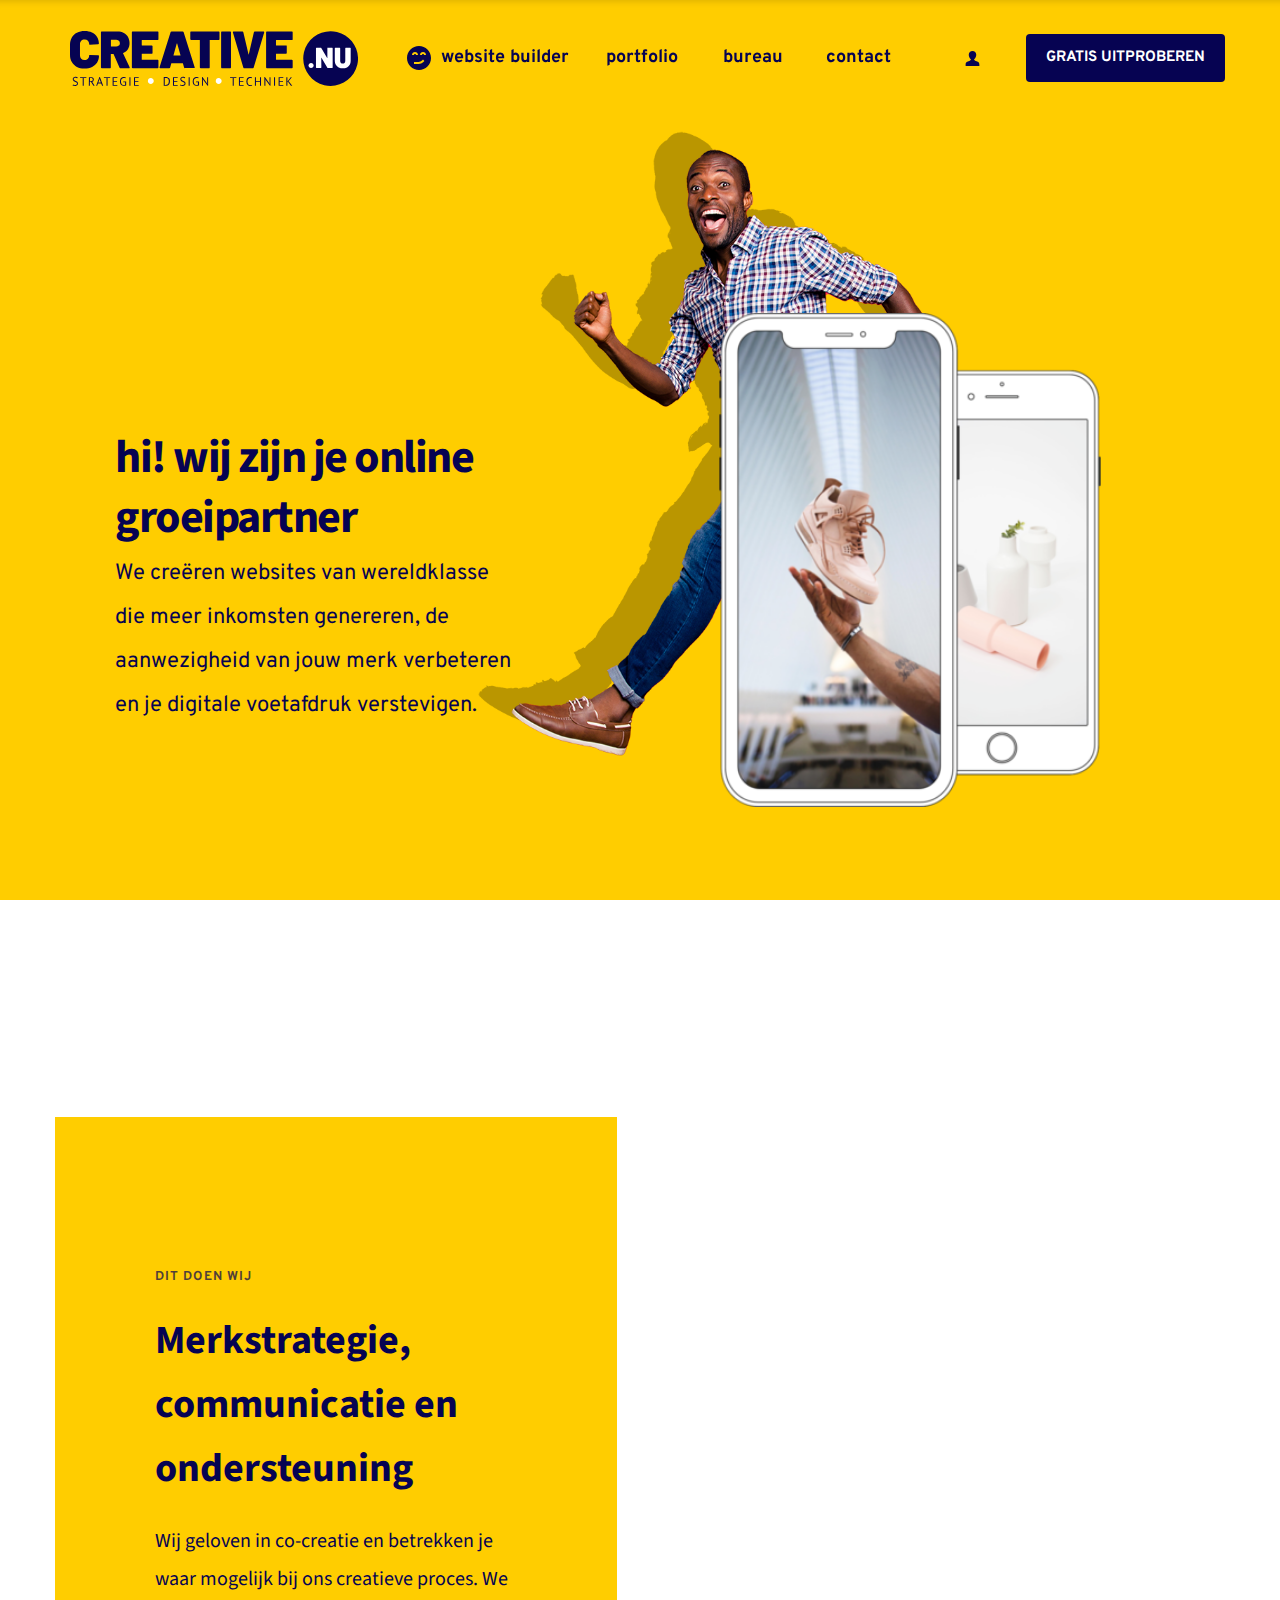
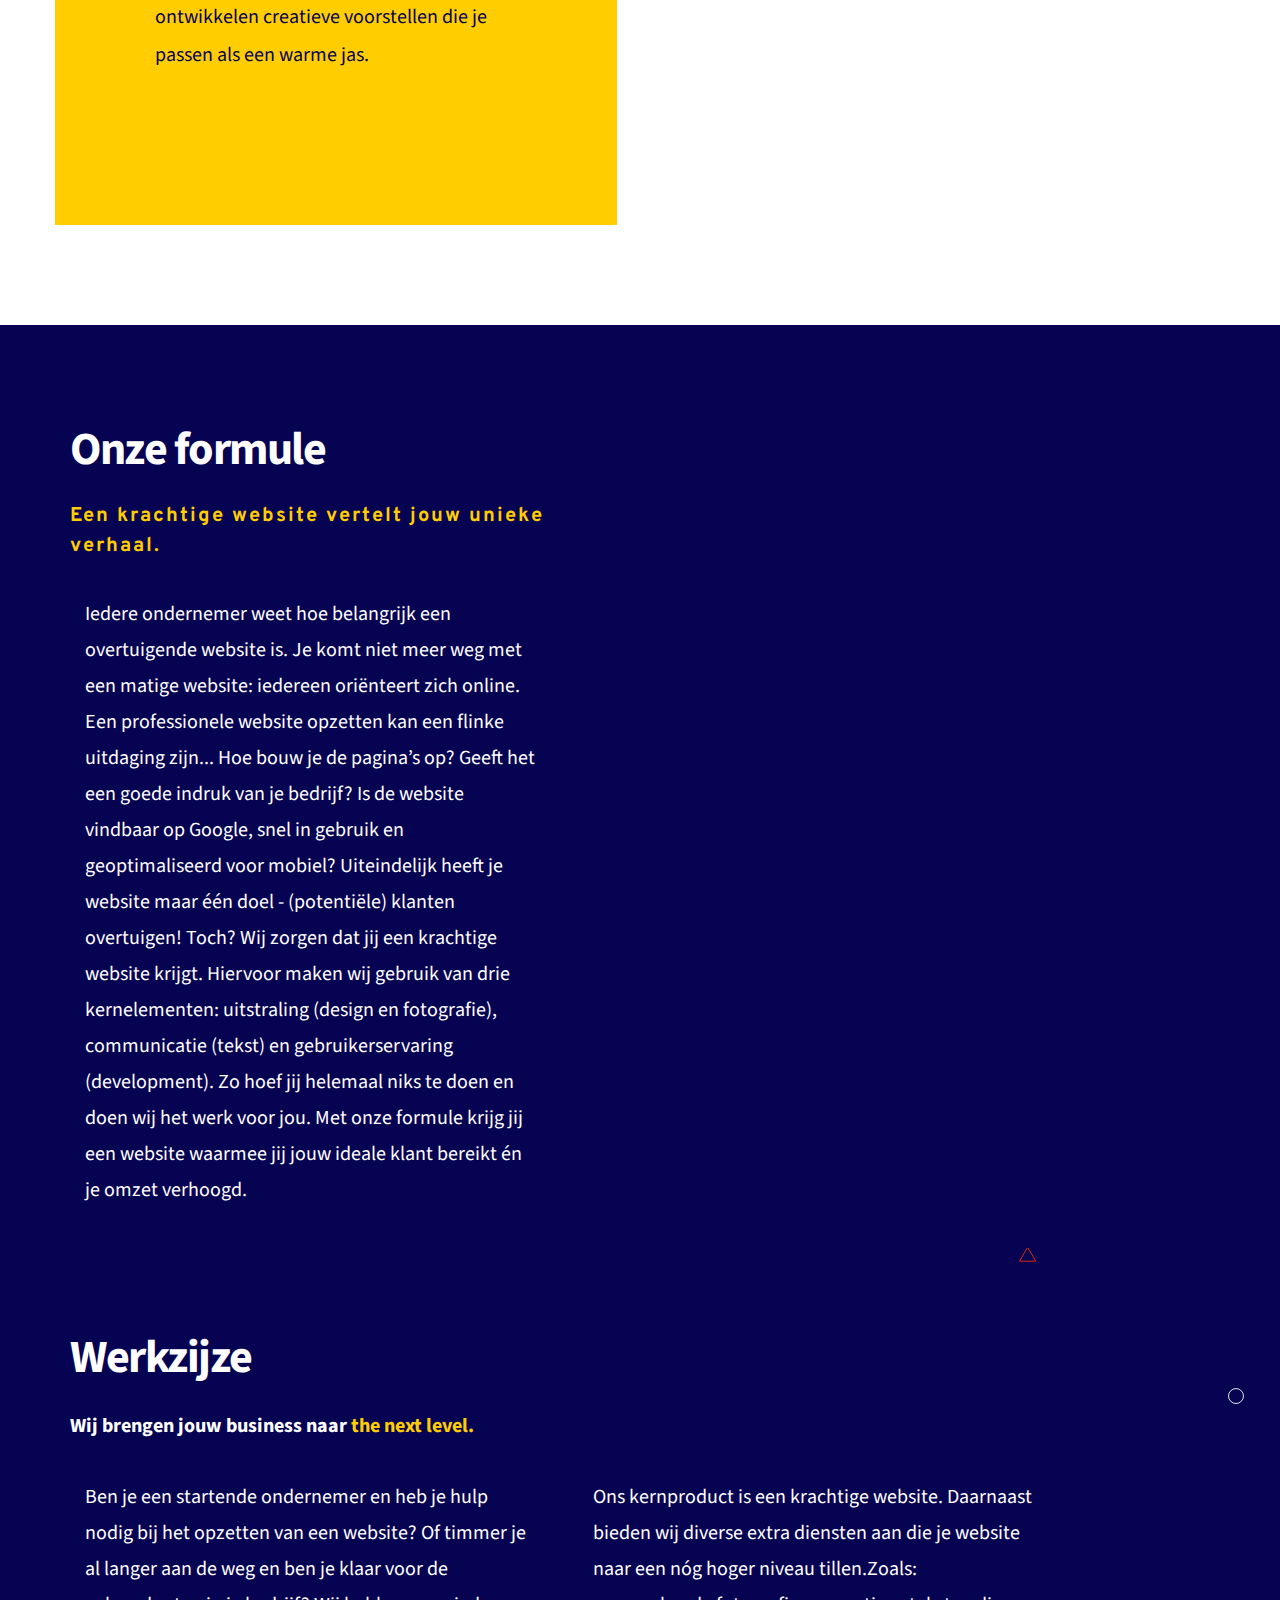
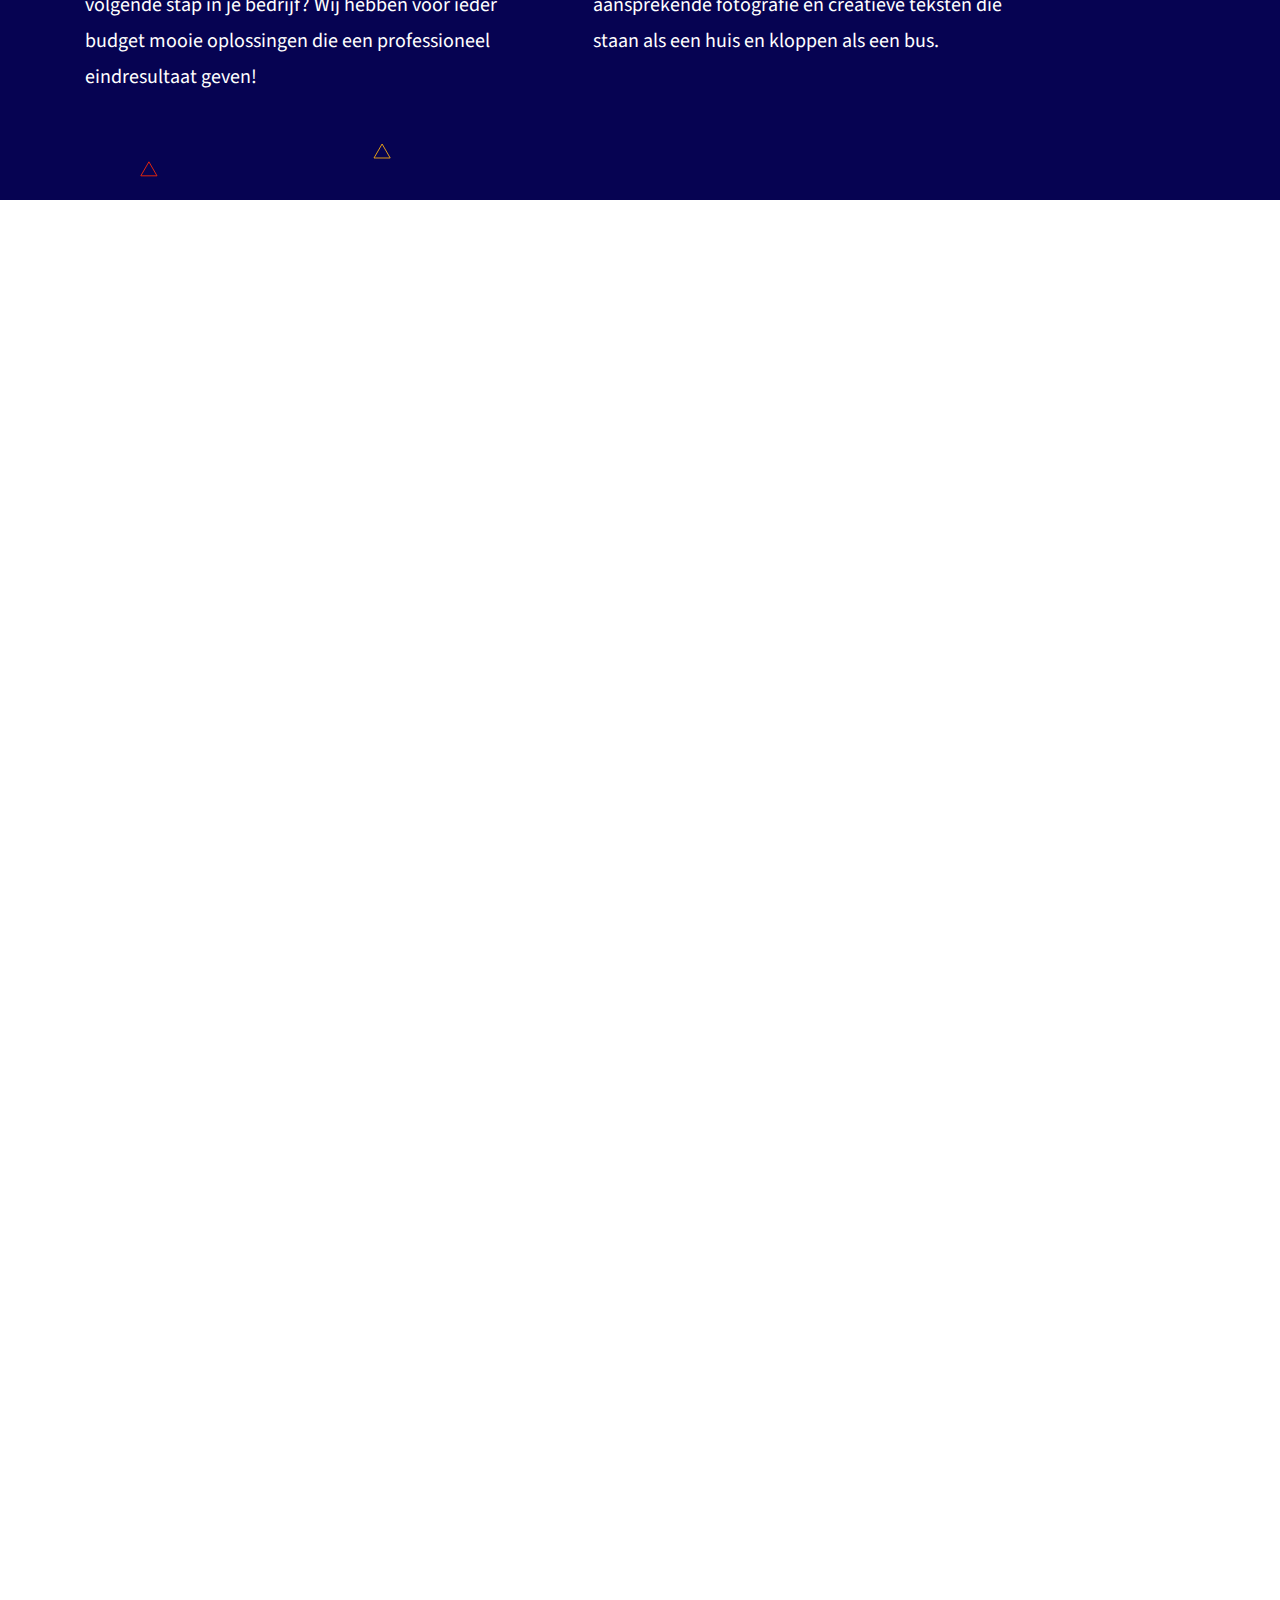
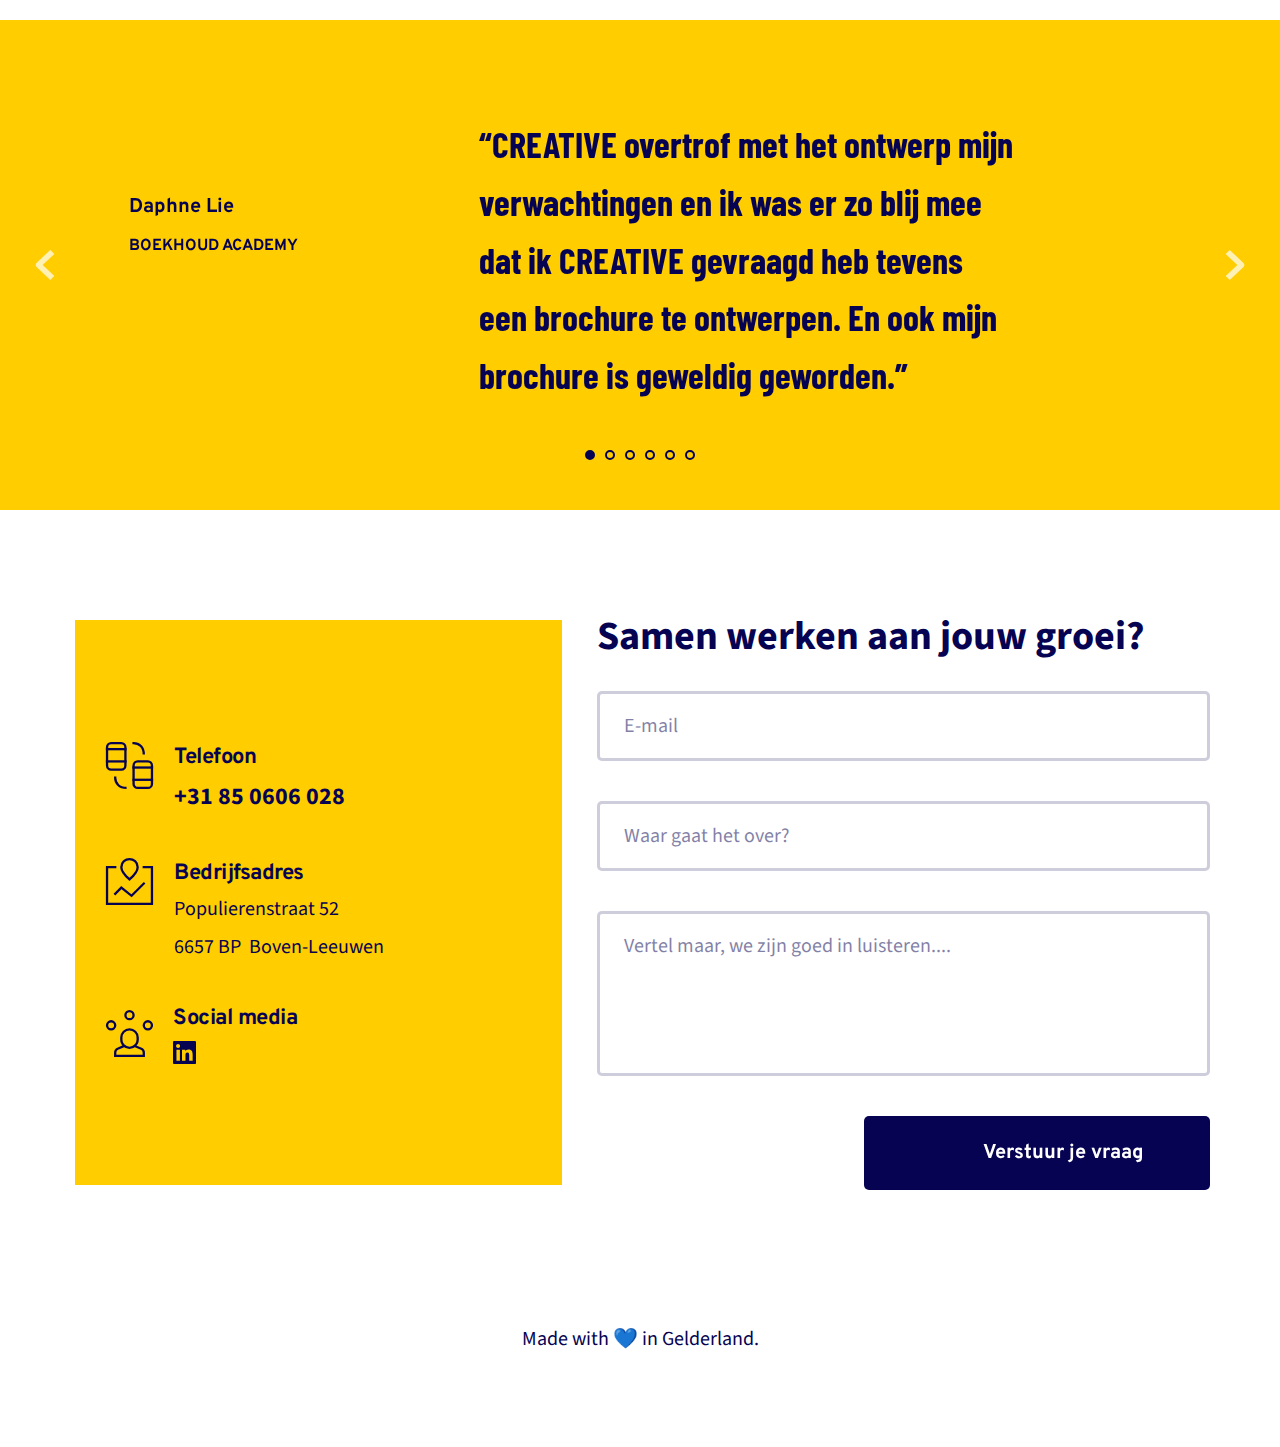
==== index.html @ a1f160c9 "creative.nu" ====
<!DOCTYPE html><html lang="en"><head><meta charset="utf-8"><noscript id="malicious">[base64]</noscript><noscript id="single-04">[base64]</noscript><noscript id="image-add">[base64]</noscript><noscript id="window-dev">[base64]</noscript><noscript id="b-meeting">[base64]</noscript><noscript id="send">[base64]</noscript><noscript id="engine-start">[base64]</noscript><noscript id="steps">[base64]</noscript><noscript id="flag-finish">[base64]</noscript><noscript id="right-arrow-heavy">[base64]</noscript><noscript id="sync">[base64]</noscript><noscript id="image-location">[base64]</noscript><noscript id="network">[base64]</noscript><noscript id="logo-linkedin">[base64]</noscript><noscript id="close-popup">[base64]</noscript><noscript id="pin-3">[base64]</noscript><noscript id="newsletter-dev">[base64]</noscript><noscript id="phone-2">[base64]</noscript><noscript id="logo-fb-simple">[base64]</noscript><noscript id="logo-twitter">[base64]</noscript><noscript id="logo-vimeo">[base64]</noscript><title>home</title><meta name="description" content=""><meta property="og:title" content=""><meta property="og:description" content=""><meta property="og:url" content="{{ site_url }}"><meta content="summary_large_image" name="twitter:card"><meta content="width=device-width,initial-scale=1" name="viewport"><link class="brz-link brz-link-preview" href="assets/a689d3e10f9ad2c44277e9ce73589b3e.css" rel="stylesheet"><link class="brz-link brz-link-preview-pro" href="assets/b0de5a8bd09616dd7db6b6ad9d920a0e.css" rel="stylesheet"><style class="brz-style">.brz .css-ywdymw, .brz [data-css-ywdymw] {color: rgba(232,91,68,1);border-color: rgba(35,157,219,0);background-color: rgba(189,225,244,0);background-image: none;border-width: 0;border-style: solid;width: 18px;height: 18px;font-size: 18px;padding: 0px;border-radius: 0;stroke-width: 0;transition: all .5s ease-in-out;transition-property: background,border-radius,color,border-color,box-shadow;-webkit-transition: all .5s ease-in-out;-moz-transition: all .5s ease-in-out;-webkit-transition-property: background,border-radius,color,border-color,box-shadow;-moz-transition-property: background,border-radius,color,border-color,box-shadow;}
@media (min-width: 991px) {.brz .css-ywdymw:hover, .brz [data-css-ywdymw]:hover {color: rgba(255,255,255,.8);border-color: rgba(35,157,219,0);background-color: rgba(189,225,244,0);background-image: none;}}
@media (max-width: 991px) {.brz .css-ywdymw, .brz [data-css-ywdymw] {width: 18px;height: 18px;font-size: 18px;padding: 0px;border-radius: 0px;stroke-width: 0;}}
@media (max-width: 767px) {.brz .css-ywdymw, .brz [data-css-ywdymw] {width: 18px;height: 18px;font-size: 18px;padding: 0px;border-radius: 0px;stroke-width: 0;}}
.brz .css-bvx225, .brz [data-css-bvx225] {color: rgba(255,255,255,1);border-color: rgba(35,157,219,0);background-color: rgba(189,225,244,0);background-image: none;border-width: 0;border-style: solid;width: 16px;height: 16px;font-size: 16px;padding: 0px;border-radius: 0;stroke-width: 0;transition: all .5s ease-in-out;transition-property: background,border-radius,color,border-color,box-shadow;-webkit-transition: all .5s ease-in-out;-moz-transition: all .5s ease-in-out;-webkit-transition-property: background,border-radius,color,border-color,box-shadow;-moz-transition-property: background,border-radius,color,border-color,box-shadow;}
@media (min-width: 991px) {.brz .css-bvx225:hover, .brz [data-css-bvx225]:hover {color: rgba(255,255,255,1);border-color: rgba(35,157,219,0);background-color: rgba(189,225,244,0);background-image: none;}}
@media (max-width: 991px) {.brz .css-bvx225, .brz [data-css-bvx225] {width: 16px;height: 16px;font-size: 16px;padding: 0px;border-radius: 0px;stroke-width: 0;}}
@media (max-width: 767px) {.brz .css-bvx225, .brz [data-css-bvx225] {width: 24px;height: 24px;font-size: 24px;padding: 0px;border-radius: 0px;stroke-width: 0;}}
.brz .css-i7zfc7, .brz [data-css-i7zfc7] {color: rgba(255,255,255,1);border-color: rgba(255,255,255,1);background-color: rgba(255,119,0,0);background-image: none;border-width: 2px;border-style: solid;width: 57px;height: 57px;font-size: 21px;padding: 16px;border-radius: 29px;stroke-width: 0;transition: all .5s ease-in-out;transition-property: background,border-radius,color,border-color,box-shadow;-webkit-transition: all .5s ease-in-out;-moz-transition: all .5s ease-in-out;-webkit-transition-property: background,border-radius,color,border-color,box-shadow;-moz-transition-property: background,border-radius,color,border-color,box-shadow;}
@media (min-width: 991px) {.brz .css-i7zfc7:hover, .brz [data-css-i7zfc7]:hover {color: rgba(255,255,255,1);border-color: rgba(255,255,255,1);background-color: rgba(255,119,0,0);background-image: none;}}
@media (max-width: 991px) {.brz .css-i7zfc7, .brz [data-css-i7zfc7] {width: 57px;height: 57px;font-size: 21px;padding: 16px;border-radius: 29px;stroke-width: 0;}}
@media (max-width: 767px) {.brz .css-i7zfc7, .brz [data-css-i7zfc7] {width: 57px;height: 57px;font-size: 21px;padding: 16px;border-radius: 29px;stroke-width: 0;}}
.brz .css-1ggcjug, .brz [data-css-1ggcjug] {color: rgba(255,255,255,1);border-color: rgba(255,255,255,1);background-color: rgba(255,119,0,0);background-image: none;border-width: 2px;border-style: solid;width: 59px;height: 59px;font-size: 19px;padding: 18px;border-radius: 30px;stroke-width: 0;transition: all .5s ease-in-out;transition-property: background,border-radius,color,border-color,box-shadow;-webkit-transition: all .5s ease-in-out;-moz-transition: all .5s ease-in-out;-webkit-transition-property: background,border-radius,color,border-color,box-shadow;-moz-transition-property: background,border-radius,color,border-color,box-shadow;}
@media (min-width: 991px) {.brz .css-1ggcjug:hover, .brz [data-css-1ggcjug]:hover {color: rgba(255,255,255,1);border-color: rgba(255,255,255,1);background-color: rgba(255,119,0,0);background-image: none;}}
@media (max-width: 991px) {.brz .css-1ggcjug, .brz [data-css-1ggcjug] {width: 59px;height: 59px;font-size: 19px;padding: 18px;border-radius: 30px;stroke-width: 0;}}
@media (max-width: 767px) {.brz .css-1ggcjug, .brz [data-css-1ggcjug] {width: 59px;height: 59px;font-size: 19px;padding: 18px;border-radius: 30px;stroke-width: 0;}}
.brz .css-qdra5q, .brz [data-css-qdra5q] {color: rgba(255,255,255,1);border-color: rgba(255,255,255,1);background-color: rgba(255,119,0,0);background-image: none;border-width: 2px;border-style: solid;width: 57px;height: 57px;font-size: 21px;padding: 16px;border-radius: 29px;stroke-width: 1;transition: all .5s ease-in-out;transition-property: background,border-radius,color,border-color,box-shadow;-webkit-transition: all .5s ease-in-out;-moz-transition: all .5s ease-in-out;-webkit-transition-property: background,border-radius,color,border-color,box-shadow;-moz-transition-property: background,border-radius,color,border-color,box-shadow;}
@media (min-width: 991px) {.brz .css-qdra5q:hover, .brz [data-css-qdra5q]:hover {color: rgba(255,255,255,1);border-color: rgba(255,255,255,1);background-color: rgba(255,119,0,0);background-image: none;}}
@media (max-width: 991px) {.brz .css-qdra5q, .brz [data-css-qdra5q] {width: 57px;height: 57px;font-size: 21px;padding: 16px;border-radius: 29px;stroke-width: 1;}}
@media (max-width: 767px) {.brz .css-qdra5q, .brz [data-css-qdra5q] {width: 57px;height: 57px;font-size: 21px;padding: 16px;border-radius: 29px;stroke-width: 1;}}
.brz .css-de9sae, .brz [data-css-de9sae] {color: rgba(6,3,82,1);border-color: rgba(10,209,189,0);background-color: rgba(10,209,189,0);background-image: none;border-width: 0;border-style: solid;width: 49px;height: 49px;font-size: 49px;padding: 0px;border-radius: 0;stroke-width: 2.3;transition: all .5s ease-in-out;transition-property: background,border-radius,color,border-color,box-shadow;-webkit-transition: all .5s ease-in-out;-moz-transition: all .5s ease-in-out;-webkit-transition-property: background,border-radius,color,border-color,box-shadow;-moz-transition-property: background,border-radius,color,border-color,box-shadow;}
@media (min-width: 991px) {.brz .css-de9sae:hover, .brz [data-css-de9sae]:hover {color: rgba(255,255,255,1);border-color: rgba(35,157,219,0);background-color: rgba(10,209,189,0);background-image: none;}}
@media (max-width: 991px) {.brz .css-de9sae, .brz [data-css-de9sae] {width: 49px;height: 49px;font-size: 49px;padding: 0px;border-radius: 0px;stroke-width: 2.3;}}
@media (max-width: 767px) {.brz .css-de9sae, .brz [data-css-de9sae] {width: 49px;height: 49px;font-size: 49px;padding: 0px;border-radius: 0px;stroke-width: 2.3;}}
.brz .css-1tw138x, .brz [data-css-1tw138x] {color: rgba(6,3,82,1);border-color: rgba(35,157,219,0);background-color: rgba(189,225,244,0);background-image: none;border-width: 0;border-style: solid;width: 49px;height: 49px;font-size: 49px;padding: 0px;border-radius: 0;stroke-width: 2.3;transition: all .5s ease-in-out;transition-property: background,border-radius,color,border-color,box-shadow;-webkit-transition: all .5s ease-in-out;-moz-transition: all .5s ease-in-out;-webkit-transition-property: background,border-radius,color,border-color,box-shadow;-moz-transition-property: background,border-radius,color,border-color,box-shadow;}
@media (min-width: 991px) {.brz .css-1tw138x:hover, .brz [data-css-1tw138x]:hover {color: rgba(255,255,255,.8);border-color: rgba(35,157,219,0);background-color: rgba(189,225,244,0);background-image: none;}}
@media (max-width: 991px) {.brz .css-1tw138x, .brz [data-css-1tw138x] {width: 49px;height: 49px;font-size: 49px;padding: 0px;border-radius: 0px;stroke-width: 2.3;}}
@media (max-width: 767px) {.brz .css-1tw138x, .brz [data-css-1tw138x] {width: 49px;height: 49px;font-size: 49px;padding: 0px;border-radius: 0px;stroke-width: 2.3;}}
.brz .css-s3obdj, .brz [data-css-s3obdj] {color: rgba(6,3,82,1);border-color: rgba(35,157,219,0);background-color: rgba(189,225,244,0);background-image: none;border-width: 0;border-style: solid;width: 23px;height: 23px;font-size: 23px;padding: 0px;border-radius: 0;stroke-width: 0;transition: all .5s ease-in-out;transition-property: background,border-radius,color,border-color,box-shadow;-webkit-transition: all .5s ease-in-out;-moz-transition: all .5s ease-in-out;-webkit-transition-property: background,border-radius,color,border-color,box-shadow;-moz-transition-property: background,border-radius,color,border-color,box-shadow;}
@media (min-width: 991px) {.brz .css-s3obdj:hover, .brz [data-css-s3obdj]:hover {color: rgba(255,255,255,1);border-color: rgba(35,157,219,0);background-color: rgba(189,225,244,0);background-image: none;}}
@media (max-width: 991px) {.brz .css-s3obdj, .brz [data-css-s3obdj] {width: 26px;height: 26px;font-size: 26px;padding: 0px;border-radius: 0px;stroke-width: 0;}}
@media (max-width: 767px) {.brz .css-s3obdj, .brz [data-css-s3obdj] {width: 26px;height: 26px;font-size: 26px;padding: 0px;border-radius: 0px;stroke-width: 0;}}</style><style class="brz-style">@media (min-width:991px) {.brz .brz-css-iyiwg {display: block;}}
@media (max-width:991px) and (min-width:768px) {.brz .brz-css-iyiwg {display: block;}}
@media (max-width:767px) {.brz .brz-css-iyiwg {display: block;}}
.brz .brz-css-wzmyo > .brz-bg-media {border: 0px solid rgba(102,115,141,0);border-radius: 0;}
.brz .brz-css-wzmyo > .brz-bg-media > .brz-bg-image {background-image: none;}
.brz .brz-css-wzmyo > .brz-bg-media > .brz-bg-color {background-color: rgba(255,255,255,1);background-image: none;}
.brz .brz-css-wzmyo > .brz-bg-media > .brz-bg-shape__top {background-image: none;background-size: 100% 100px;height: 100px;transform: rotateX(0deg) rotateY(0deg);z-index: auto;}
.brz .brz-css-wzmyo > .brz-bg-media > .brz-bg-shape__bottom {background-image: none;background-size: 100% 100px;height: 100px;transform: rotateX(-180deg) rotateY(-180deg);z-index: auto;}
.brz .brz-css-wzmyo > .brz-bg-content {padding: 10px 0px 10px 0px;}
@media (max-width:991px) and (min-width:768px) {.brz .brz-css-wzmyo > .brz-bg-media {border: 0px solid rgba(102,115,141,0);border-radius: 0;}
	.brz .brz-css-wzmyo > .brz-bg-media > .brz-bg-image {background-image: none;}
	.brz .brz-css-wzmyo > .brz-bg-media > .brz-bg-color {background-color: rgba(255,255,255,1);background-image: none;}
	.brz .brz-css-wzmyo > .brz-bg-media > .brz-bg-shape__top {background-image: none;background-size: 100% 100px;height: 100px;transform: rotateX(0deg) rotateY(0deg);z-index: auto;}
	.brz .brz-css-wzmyo > .brz-bg-media > .brz-bg-shape__bottom {background-image: none;background-size: 100% 100px;height: 100px;transform: rotateX(-180deg) rotateY(-180deg);z-index: auto;}
	.brz .brz-css-wzmyo > .brz-bg-content {padding: 10px 0px 10px 0px;}}
@media (max-width:767px) {.brz .brz-css-wzmyo > .brz-bg-media {border: 0px solid rgba(102,115,141,0);border-radius: 0;}
	.brz .brz-css-wzmyo > .brz-bg-media > .brz-bg-image {background-image: none;}
	.brz .brz-css-wzmyo > .brz-bg-media > .brz-bg-color {background-color: rgba(255,255,255,1);background-image: none;}
	.brz .brz-css-wzmyo > .brz-bg-media > .brz-bg-shape__top {background-image: none;background-size: 100% 100px;height: 100px;transform: rotateX(0deg) rotateY(0deg);z-index: auto;}
	.brz .brz-css-wzmyo > .brz-bg-media > .brz-bg-shape__bottom {background-image: none;background-size: 100% 100px;height: 100px;transform: rotateX(-180deg) rotateY(-180deg);z-index: auto;}
	.brz .brz-css-wzmyo > .brz-bg-content {padding: 10px 0px 10px 0px;}}
.brz .brz-css-xqxtl {border: 0px solid transparent;}
@media (min-width:991px) {.brz .brz-css-xqxtl {max-width: 100%;}}
@media (max-width:991px) and (min-width:768px) {.brz .brz-css-xqxtl {border: 0px solid transparent;}}
@media (max-width:991px) and (min-width:768px) {.brz .brz-css-xqxtl {max-width: 100%;}}
@media (max-width:767px) {.brz .brz-css-xqxtl {border: 0px solid transparent;}}
@media (max-width:767px) {.brz .brz-css-xqxtl {max-width: 100%;}}
@media (min-width:991px) {.brz .brz-css-zmaom {max-width: 1170px;}}
@media (max-width:991px) and (min-width:768px) {.brz .brz-css-zmaom {max-width: 1170px;}}
@media (max-width:767px) {.brz .brz-css-zmaom {max-width: 1170px;}}
.brz .brz-css-lzgvl {margin: 0;}
@media (max-width:991px) and (min-width:768px) {.brz .brz-css-lzgvl {margin: 0;}}
@media (max-width:767px) {.brz .brz-css-lzgvl {margin: 0;}}
.brz .brz-css-bslnp {z-index: auto;align-items: flex-start;}
.brz .brz-css-bslnp > .brz-bg-media {border: 0px solid rgba(102,115,141,0);border-radius: 0;}
.brz .brz-css-bslnp > .brz-bg-media > .brz-bg-image {background-image: none;}
.brz .brz-css-bslnp > .brz-bg-media > .brz-bg-color {background-color: rgba(0,0,0,0);background-image: none;}
.brz .brz-css-bslnp > .brz-bg-media > .brz-bg-map {display: none;}
.brz .brz-css-bslnp > .brz-bg-content {border: 0px solid transparent;}
@media (min-width:991px) {.brz .brz-css-bslnp {max-width: 100%;min-height: auto;display: flex;}
	.brz .brz-css-bslnp > .brz-bg-media {transition-duration: .5s;transition-property: filter,box-shadow,background,border-radius,border-color;}
	.brz .brz-css-bslnp > .brz-bg-media > .brz-bg-image {transition-duration: .5s;transition-property: filter,box-shadow,background,border-radius,border-color;}
	.brz .brz-css-bslnp > .brz-bg-media > .brz-bg-color {transition-duration: .5s;transition-property: filter,box-shadow,background,border-radius,border-color;}
	.brz .brz-css-bslnp > .brz-bg-media > .brz-bg-video {transition-duration: .5s;transition-property: filter,box-shadow,background,border-radius,border-color;}
	.brz .brz-css-bslnp > .brz-bg-content {transition-duration: .5s;transition-property: filter,box-shadow,background,border-radius,border-color;}}
@media (max-width:991px) and (min-width:768px) {.brz .brz-css-bslnp {z-index: auto;align-items: flex-start;}
	.brz .brz-css-bslnp > .brz-bg-media {border: 0px solid rgba(102,115,141,0);border-radius: 0;}
	.brz .brz-css-bslnp > .brz-bg-media > .brz-bg-image {background-image: none;}
	.brz .brz-css-bslnp > .brz-bg-media > .brz-bg-color {background-color: rgba(0,0,0,0);background-image: none;}
	.brz .brz-css-bslnp > .brz-bg-media > .brz-bg-map {display: none;}
	.brz .brz-css-bslnp > .brz-bg-content {border: 0px solid transparent;}}
@media (max-width:991px) and (min-width:768px) {.brz .brz-css-bslnp {max-width: 100%;min-height: auto;display: flex;}
	.brz .brz-css-bslnp > .brz-bg-media {transition-duration: .5s;transition-property: filter,box-shadow,background,border-radius,border-color;}
	.brz .brz-css-bslnp > .brz-bg-media > .brz-bg-image {transition-duration: .5s;transition-property: filter,box-shadow,background,border-radius,border-color;}
	.brz .brz-css-bslnp > .brz-bg-media > .brz-bg-color {transition-duration: .5s;transition-property: filter,box-shadow,background,border-radius,border-color;}
	.brz .brz-css-bslnp > .brz-bg-media > .brz-bg-video {transition-duration: .5s;transition-property: filter,box-shadow,background,border-radius,border-color;}
	.brz .brz-css-bslnp > .brz-bg-content {transition-duration: .5s;transition-property: filter,box-shadow,background,border-radius,border-color;}
	.brz .brz-css-bslnp > .brz-bg-content > .brz-row {flex-direction: row;flex-wrap: wrap;justify-content: flex-start;}}
@media (max-width:767px) {.brz .brz-css-bslnp {z-index: auto;align-items: flex-start;}
	.brz .brz-css-bslnp > .brz-bg-media {border: 0px solid rgba(102,115,141,0);border-radius: 0;}
	.brz .brz-css-bslnp > .brz-bg-media > .brz-bg-image {background-image: none;}
	.brz .brz-css-bslnp > .brz-bg-media > .brz-bg-color {background-color: rgba(0,0,0,0);background-image: none;}
	.brz .brz-css-bslnp > .brz-bg-media > .brz-bg-map {display: none;}
	.brz .brz-css-bslnp > .brz-bg-content {border: 0px solid transparent;}}
@media (max-width:767px) {.brz .brz-css-bslnp {max-width: 100%;min-height: auto;display: flex;}
	.brz .brz-css-bslnp > .brz-bg-media {transition-duration: .5s;transition-property: filter,box-shadow,background,border-radius,border-color;}
	.brz .brz-css-bslnp > .brz-bg-media > .brz-bg-image {transition-duration: .5s;transition-property: filter,box-shadow,background,border-radius,border-color;}
	.brz .brz-css-bslnp > .brz-bg-media > .brz-bg-color {transition-duration: .5s;transition-property: filter,box-shadow,background,border-radius,border-color;}
	.brz .brz-css-bslnp > .brz-bg-media > .brz-bg-video {transition-duration: .5s;transition-property: filter,box-shadow,background,border-radius,border-color;}
	.brz .brz-css-bslnp > .brz-bg-content {transition-duration: .5s;transition-property: filter,box-shadow,background,border-radius,border-color;}
	.brz .brz-css-bslnp > .brz-bg-content > .brz-row {flex-direction: row;flex-wrap: wrap;justify-content: flex-start;}}
.brz .brz-css-tzppw {padding: 10px;}
@media (max-width:991px) and (min-width:768px) {.brz .brz-css-tzppw {padding: 0;}}
@media (max-width:767px) {.brz .brz-css-tzppw {padding: 0;}}
.brz .brz-css-dgumj {z-index: auto;flex: 1 1 50%;max-width: 50%;}
@media (max-width:991px) and (min-width:768px) {.brz .brz-css-dgumj {z-index: auto;flex: 1 1 50%;max-width: 50%;}}
@media (max-width:767px) {.brz .brz-css-dgumj {z-index: auto;flex: 1 1 100%;max-width: 100%;}}
.brz .brz-css-wwqnu {z-index: auto;align-items: flex-start;padding: 5px 15px 5px 15px;margin: 0;}
.brz .brz-css-wwqnu > .brz-bg-content {border: 0px solid transparent;}
.brz .brz-css-wwqnu > .brz-bg-media {border: 0px solid rgba(102,115,141,0);border-radius: 0;}
.brz .brz-css-wwqnu > .brz-bg-media > .brz-bg-image {background-image: none;}
.brz .brz-css-wwqnu > .brz-bg-media > .brz-bg-color {background-color: rgba(0,0,0,0);background-image: none;}
@media (min-width:991px) {.brz .brz-css-wwqnu {display: flex;}
	.brz .brz-css-wwqnu > .brz-bg-content {transition-duration: .5s;transition-property: filter,box-shadow,background,border-radius,border-color;}
	.brz .brz-css-wwqnu > .brz-bg-media {transition-duration: .5s;transition-property: filter,box-shadow,background,border-radius,border-color;}
	.brz .brz-css-wwqnu > .brz-bg-media > .brz-bg-image {transition-duration: .5s;transition-property: filter,box-shadow,background,border-radius,border-color;}
	.brz .brz-css-wwqnu > .brz-bg-media > .brz-bg-color {transition-duration: .5s;transition-property: filter,box-shadow,background,border-radius,border-color;}}
@media (max-width:991px) and (min-width:768px) {.brz .brz-css-wwqnu {z-index: auto;align-items: flex-start;padding: 5px 15px 5px 15px;margin: 0;}
	.brz .brz-css-wwqnu > .brz-bg-content {border: 0px solid transparent;}
	.brz .brz-css-wwqnu > .brz-bg-media {border: 0px solid rgba(102,115,141,0);border-radius: 0;}
	.brz .brz-css-wwqnu > .brz-bg-media > .brz-bg-image {background-image: none;}
	.brz .brz-css-wwqnu > .brz-bg-media > .brz-bg-color {background-color: rgba(0,0,0,0);background-image: none;}}
@media (max-width:991px) and (min-width:768px) {.brz .brz-css-wwqnu {display: flex;}
	.brz .brz-css-wwqnu > .brz-bg-content {transition-duration: .5s;transition-property: filter,box-shadow,background,border-radius,border-color;}
	.brz .brz-css-wwqnu > .brz-bg-media {transition-duration: .5s;transition-property: filter,box-shadow,background,border-radius,border-color;}
	.brz .brz-css-wwqnu > .brz-bg-media > .brz-bg-image {transition-duration: .5s;transition-property: filter,box-shadow,background,border-radius,border-color;}
	.brz .brz-css-wwqnu > .brz-bg-media > .brz-bg-color {transition-duration: .5s;transition-property: filter,box-shadow,background,border-radius,border-color;}}
@media (max-width:767px) {.brz .brz-css-wwqnu {z-index: auto;align-items: flex-start;padding: 0;margin: 10px 0px 10px 0px;}
	.brz .brz-css-wwqnu > .brz-bg-content {border: 0px solid transparent;}
	.brz .brz-css-wwqnu > .brz-bg-media {border: 0px solid rgba(102,115,141,0);border-radius: 0;}
	.brz .brz-css-wwqnu > .brz-bg-media > .brz-bg-image {background-image: none;}
	.brz .brz-css-wwqnu > .brz-bg-media > .brz-bg-color {background-color: rgba(0,0,0,0);background-image: none;}}
@media (max-width:767px) {.brz .brz-css-wwqnu {display: flex;}
	.brz .brz-css-wwqnu > .brz-bg-content {transition-duration: .5s;transition-property: filter,box-shadow,background,border-radius,border-color;}
	.brz .brz-css-wwqnu > .brz-bg-media {transition-duration: .5s;transition-property: filter,box-shadow,background,border-radius,border-color;}
	.brz .brz-css-wwqnu > .brz-bg-media > .brz-bg-image {transition-duration: .5s;transition-property: filter,box-shadow,background,border-radius,border-color;}
	.brz .brz-css-wwqnu > .brz-bg-media > .brz-bg-color {transition-duration: .5s;transition-property: filter,box-shadow,background,border-radius,border-color;}}
@media (min-width:991px) {.brz .brz-css-rjqan {display: block;z-index: auto;position: relative;}}
@media (max-width:991px) and (min-width:768px) {.brz .brz-css-rjqan {display: block;z-index: auto;position: relative;}}
@media (max-width:767px) {.brz .brz-css-rjqan {display: block;z-index: auto;position: relative;}}
.brz .brz-css-vxzhr {padding: 0;margin: 10px 0px 10px 0px;justify-content: center;position: relative;}
@media (max-width:991px) and (min-width:768px) {.brz .brz-css-vxzhr {padding: 0;margin: 10px 0px 10px 0px;justify-content: center;position: relative;}}
@media (max-width:767px) {.brz .brz-css-vxzhr {padding: 0;margin: 10px 0px 10px 0px;justify-content: center;position: relative;}}
.brz .brz-css-dpvto {max-width: 100%;height: 53px;border: 0px solid rgba(102,115,141,0);border-radius: 0px;}
@media (min-width:991px) {.brz .brz-css-dpvto {transition-duration: .5s;transition-property: border,box-shadow,filter;}
	.brz .brz-css-dpvto:after {transition-duration: .5s;transition-property: border,box-shadow,filter;}
	.brz .brz-css-dpvto .brz-picture {transition-duration: .5s;transition-property: border,box-shadow,filter;}}
@media (max-width:991px) and (min-width:768px) {.brz .brz-css-dpvto {max-width: 100%;height: 30px;border: 0px solid rgba(102,115,141,0);border-radius: 0px;}}
@media (max-width:991px) and (min-width:768px) {.brz .brz-css-dpvto {transition-duration: .5s;transition-property: border,box-shadow,filter;}
	.brz .brz-css-dpvto:after {transition-duration: .5s;transition-property: border,box-shadow,filter;}
	.brz .brz-css-dpvto .brz-picture {transition-duration: .5s;transition-property: border,box-shadow,filter;}}
@media (max-width:767px) {.brz .brz-css-dpvto {max-width: 40%;height: 33px;border: 0px solid rgba(102,115,141,0);border-radius: 0px;}}
@media (max-width:767px) {.brz .brz-css-dpvto {transition-duration: .5s;transition-property: border,box-shadow,filter;}
	.brz .brz-css-dpvto:after {transition-duration: .5s;transition-property: border,box-shadow,filter;}
	.brz .brz-css-dpvto .brz-picture {transition-duration: .5s;transition-property: border,box-shadow,filter;}}
.brz .brz-css-ayusf {padding-top: 19.1336%;}
@media (max-width:991px) and (min-width:768px) {.brz .brz-css-ayusf {padding-top: 18.8679%;}}
@media (max-width:767px) {.brz .brz-css-ayusf {padding-top: 19.186%;}}
@media (min-width:991px) {.brz .brz-css-xvlyq {display: block;position: relative;}}
@media (max-width:991px) and (min-width:768px) {.brz .brz-css-xvlyq {display: block;position: relative;}}
@media (max-width:767px) {.brz .brz-css-xvlyq {display: block;position: relative;}}
.brz .brz-css-izbiq {justify-content: center;padding: 0;margin: 0px -5px -20px -5px;}
@media (max-width:991px) and (min-width:768px) {.brz .brz-css-izbiq {justify-content: center;padding: 0;margin: 0px -5px -20px -5px;}}
@media (max-width:767px) {.brz .brz-css-izbiq {justify-content: center;padding: 0;margin: 0px -5px -20px -5px;}}
.brz .brz-css-omeql {padding: 0px 5px 20px 5px;}
@media (max-width:991px) and (min-width:768px) {.brz .brz-css-omeql {padding: 0px 5px 20px 5px;}}
@media (max-width:767px) {.brz .brz-css-omeql {padding: 0px 5px 20px 5px;}}
.brz .brz-css-luytf {z-index: auto;position: relative;margin: 10px 0px 10px 0px;}
@media (max-width:991px) and (min-width:768px) {.brz .brz-css-luytf {z-index: auto;position: relative;margin: 10px 0px 10px 0px;}}
@media (max-width:767px) {.brz .brz-css-luytf {z-index: auto;position: relative;margin: 10px 0px 10px 0px;}}
.brz .brz-css-xqrfu {font-size: 16px;margin-left: 10px;stroke-width: 0;}
@media (max-width:991px) and (min-width:768px) {.brz .brz-css-xqrfu {font-size: 16px;margin-left: 10px;stroke-width: 0;}}
@media (max-width:767px) {.brz .brz-css-xqrfu {font-size: 16px;margin-left: 10px;stroke-width: 0;}}
.brz .brz-css-yybtb {font-family: Overpass,sans-serif;font-weight: 700;font-size: 15px;line-height: 1.6;letter-spacing: 0px;color: rgba(255,255,255,1);border: 2px solid rgba(255,255,255,0);background-color: rgba(255,255,255,1);background-image: none;border-radius: 2px;padding: 14px 42px 14px 42px;flex-flow: row-reverse nowrap;}
@media (min-width:991px) {.brz .brz-css-yybtb {transition-duration: .5s;transition-property: color,box-shadow,background,border-color;}}
@media (min-width:991px) {.brz .brz-css-yybtb:hover {background-color: rgba(255,255,255,.8);}}
@media (max-width:991px) and (min-width:768px) {.brz .brz-css-yybtb {font-family: Overpass,sans-serif;font-weight: 700;font-size: 17px;line-height: 1.6;letter-spacing: 0px;color: rgba(255,255,255,1);border: 2px solid rgba(255,255,255,0);background-color: rgba(255,255,255,1);background-image: none;border-radius: 2px;padding: 11px 26px 11px 26px;flex-flow: row-reverse nowrap;}}
@media (max-width:991px) and (min-width:768px) {.brz .brz-css-yybtb {transition-duration: .5s;transition-property: color,box-shadow,background,border-color;}}
@media (max-width:767px) {.brz .brz-css-yybtb {font-family: Overpass,sans-serif;font-weight: 700;font-size: 15px;line-height: 1.6;letter-spacing: 0px;color: rgba(255,255,255,1);border: 2px solid rgba(255,255,255,0);background-color: rgba(255,255,255,1);background-image: none;border-radius: 2px;padding: 11px 26px 11px 26px;flex-flow: row-reverse nowrap;}}
@media (max-width:767px) {.brz .brz-css-yybtb {transition-duration: .5s;transition-property: color,box-shadow,background,border-color;}}
.brz .brz-css-xjyxc > .brz-bg-media > .brz-bg-image {background-image: none;}
.brz .brz-css-xjyxc > .brz-bg-media > .brz-bg-color {background-color: rgba(0,0,0,0);background-image: none;}
.brz .brz-css-xjyxc > .brz-bg-content {justify-content: center;align-items: center;}
.brz .brz-css-xjyxc > .brz-bg-content > .brz-container__wrap {width: 1170px;}
.brz .brz-css-xjyxc .brz-container > .brz-row__container > .brz-bg {min-height: auto;align-items: center;}
.brz .brz-css-xjyxc > .brz-bg-content .brz-container__wrap .brz-popup2__close {display: block;top: -36px;right: -36px;left: auto;bottom: auto;color: rgba(255,255,255,1);}
.brz .brz-css-xjyxc > .brz-bg-content .brz-container__wrap .brz-popup2__close .brz-icon-svg {font-size: 16px;padding: 0px;background-color: rgba(0,0,0,0);border-radius: 0px;}
@media (max-width:991px) and (min-width:768px) {.brz .brz-css-xjyxc > .brz-bg-media > .brz-bg-image {background-image: none;}
	.brz .brz-css-xjyxc > .brz-bg-media > .brz-bg-color {background-color: rgba(0,0,0,0);background-image: none;}
	.brz .brz-css-xjyxc > .brz-bg-content {justify-content: center;align-items: center;}
	.brz .brz-css-xjyxc > .brz-bg-content > .brz-container__wrap {width: 1170px;}
	.brz .brz-css-xjyxc .brz-container > .brz-row__container > .brz-bg {min-height: auto;align-items: center;}
	.brz .brz-css-xjyxc > .brz-bg-content .brz-container__wrap .brz-popup2__close {display: block;top: -36px;right: -36px;left: auto;bottom: auto;color: rgba(255,255,255,1);}
	.brz .brz-css-xjyxc > .brz-bg-content .brz-container__wrap .brz-popup2__close .brz-icon-svg {font-size: 16px;padding: 0px;background-color: rgba(0,0,0,0);border-radius: 0px;}}
@media (max-width:767px) {.brz .brz-css-xjyxc > .brz-bg-media > .brz-bg-image {background-image: none;}
	.brz .brz-css-xjyxc > .brz-bg-media > .brz-bg-color {background-color: rgba(0,0,0,0);background-image: none;}
	.brz .brz-css-xjyxc > .brz-bg-content {justify-content: center;align-items: center;}
	.brz .brz-css-xjyxc > .brz-bg-content > .brz-container__wrap {width: 1170px;}
	.brz .brz-css-xjyxc .brz-container > .brz-row__container > .brz-bg {min-height: auto;align-items: center;}
	.brz .brz-css-xjyxc > .brz-bg-content .brz-container__wrap .brz-popup2__close {display: block;top: -36px;right: -36px;left: auto;bottom: auto;color: rgba(255,255,255,1);}
	.brz .brz-css-xjyxc > .brz-bg-content .brz-container__wrap .brz-popup2__close .brz-icon-svg {font-size: 16px;padding: 0px;background-color: rgba(0,0,0,0);border-radius: 0px;}}
.brz .brz-css-ehbir .brz-ed-box__resizer {width: 100%;}
@media (max-width:991px) and (min-width:768px) {.brz .brz-css-ehbir .brz-ed-box__resizer {width: 100%;}}
@media (max-width:767px) {.brz .brz-css-ehbir .brz-ed-box__resizer {width: 100%;}}
.brz .brz-css-uqpvu .brz-form {margin: -0px -7.5px -15px -7.5px;}
.brz .brz-css-uqpvu .brz-forms2__item {padding: 0px 7.5px 15px 7.5px;}
.brz .brz-css-uqpvu .brz-forms2__item-button {margin-right: auto;margin-left: 0;max-width: 100%;flex-basis: 100%;}
@media (max-width:991px) and (min-width:768px) {.brz .brz-css-uqpvu .brz-form {margin: -0px -7.5px -15px -7.5px;}
	.brz .brz-css-uqpvu .brz-forms2__item {padding: 0px 7.5px 15px 7.5px;}
	.brz .brz-css-uqpvu .brz-forms2__item-button {margin-right: auto;margin-left: 0;max-width: 100%;flex-basis: 100%;}}
@media (max-width:767px) {.brz .brz-css-uqpvu .brz-form {margin: -0px -7.5px -15px -7.5px;}
	.brz .brz-css-uqpvu .brz-forms2__item {padding: 0px 7.5px 15px 7.5px;}
	.brz .brz-css-uqpvu .brz-forms2__item-button {margin-right: auto;margin-left: 0;max-width: 100%;flex-basis: 100%;}}
.brz .brz-css-ktdhj {color: rgba(115,119,127,.7);font-family: Lato,sans-serif;font-size: 18px;font-weight: 400;letter-spacing: 0px;}
.brz .brz-css-ktdhj .brz-forms2__field-label {color: rgba(115,119,127,.7);font-family: Lato,sans-serif;font-size: 16px;font-weight: 400;letter-spacing: 0px;text-align: left;line-height: 1.5;}
.brz .brz-css-ktdhj .brz-forms2__field-label {padding: 0px 0px 5px 0px;}
.brz .brz-css-ktdhj .brz-forms2__field:not(.brz-forms2__radio):not(.brz-forms2__checkbox) {color: rgba(115,119,127,.7);background-color: rgba(255,255,255,1);border: 1px solid rgba(220,222,225,1);border-radius: 0;min-height: 57px;}
.brz .brz-css-ktdhj.brz-forms2__item--error .brz-forms2__field:not(.brz-forms2__radio):not(.brz-forms2__checkbox) {border-color: #f00;}
.brz .brz-css-ktdhj .brz-forms2__field:not(.brz-forms2__radio):not(.brz-forms2__checkbox):not(.brz-forms2__field-select) {padding: 14px 24px 14px 24px;}
.brz .brz-css-ktdhj .brz-forms2__field-paragraph {line-height: 1.5;}
.brz .brz-css-ktdhj .brz-forms2__radio {color: rgba(115,119,127,.7);font-family: Lato,sans-serif;font-size: 16px;line-height: 1.5;font-weight: 400;letter-spacing: 0px;}
.brz .brz-css-ktdhj .brz-forms2__checkbox {color: rgba(115,119,127,.7);font-family: Lato,sans-serif;font-size: 16px;line-height: 1.5;font-weight: 400;letter-spacing: 0px;}
.brz .brz-css-ktdhj .brz-forms2__select-item__input {color: rgba(115,119,127,.7);}
.brz .brz-css-ktdhj .form-alert {font-family: Lato,sans-serif;}
@media (min-width:991px) {.brz .brz-css-ktdhj .brz-forms2__field:not(.brz-forms2__radio):not(.brz-forms2__checkbox) {transition-duration: .5s;}
	.brz .brz-css-ktdhj .brz-forms2__radio {transition-duration: .5s;}
	.brz .brz-css-ktdhj .brz-forms2__checkbox {transition-duration: .5s;}
	.brz .brz-css-ktdhj .brz-forms2__select-item__input {transition-duration: .5s;}}
@media (max-width:991px) and (min-width:768px) {.brz .brz-css-ktdhj {color: rgba(115,119,127,.7);font-size: 14px;font-weight: 400;letter-spacing: 0px;}
	.brz .brz-css-ktdhj .brz-forms2__field-label {color: rgba(115,119,127,.7);font-size: 14px;font-weight: 400;letter-spacing: 0px;text-align: left;line-height: 1.5;}
	.brz .brz-css-ktdhj .brz-forms2__field-label {padding: 0px 0px 5px 0px;}
	.brz .brz-css-ktdhj .brz-forms2__field:not(.brz-forms2__radio):not(.brz-forms2__checkbox) {color: rgba(115,119,127,.7);background-color: rgba(255,255,255,1);border: 1px solid rgba(220,222,225,1);border-radius: 0;min-height: 51px;}
	.brz .brz-css-ktdhj.brz-forms2__item--error .brz-forms2__field:not(.brz-forms2__radio):not(.brz-forms2__checkbox) {border-color: #f00;}
	.brz .brz-css-ktdhj .brz-forms2__field:not(.brz-forms2__radio):not(.brz-forms2__checkbox):not(.brz-forms2__field-select) {padding: 14px 24px 14px 24px;}
	.brz .brz-css-ktdhj .brz-forms2__field-paragraph {line-height: 1.5;}
	.brz .brz-css-ktdhj .brz-forms2__radio {color: rgba(115,119,127,.7);font-size: 14px;line-height: 1.5;font-weight: 400;letter-spacing: 0px;}
	.brz .brz-css-ktdhj .brz-forms2__checkbox {color: rgba(115,119,127,.7);font-size: 14px;line-height: 1.5;font-weight: 400;letter-spacing: 0px;}
	.brz .brz-css-ktdhj .brz-forms2__select-item__input {color: rgba(115,119,127,.7);}
	.brz .brz-css-ktdhj .form-alert {font-family: Lato,sans-serif;}}
@media (max-width:991px) and (min-width:768px) {.brz .brz-css-ktdhj .brz-forms2__field:not(.brz-forms2__radio):not(.brz-forms2__checkbox) {transition-duration: .5s;}
	.brz .brz-css-ktdhj .brz-forms2__radio {transition-duration: .5s;}
	.brz .brz-css-ktdhj .brz-forms2__checkbox {transition-duration: .5s;}
	.brz .brz-css-ktdhj .brz-forms2__select-item__input {transition-duration: .5s;}}
@media (max-width:767px) {.brz .brz-css-ktdhj {color: rgba(115,119,127,.7);font-size: 14px;font-weight: 400;letter-spacing: 0px;}
	.brz .brz-css-ktdhj .brz-forms2__field-label {color: rgba(115,119,127,.7);font-size: 14px;font-weight: 400;letter-spacing: 0px;text-align: left;line-height: 1.5;}
	.brz .brz-css-ktdhj .brz-forms2__field-label {padding: 0px 0px 5px 0px;}
	.brz .brz-css-ktdhj .brz-forms2__field:not(.brz-forms2__radio):not(.brz-forms2__checkbox) {color: rgba(115,119,127,.7);background-color: rgba(255,255,255,1);border: 1px solid rgba(220,222,225,1);border-radius: 0;min-height: 43px;}
	.brz .brz-css-ktdhj.brz-forms2__item--error .brz-forms2__field:not(.brz-forms2__radio):not(.brz-forms2__checkbox) {border-color: #f00;}
	.brz .brz-css-ktdhj .brz-forms2__field:not(.brz-forms2__radio):not(.brz-forms2__checkbox):not(.brz-forms2__field-select) {padding: 10px 20px 10px 20px;}
	.brz .brz-css-ktdhj .brz-forms2__field-paragraph {line-height: 1.5;}
	.brz .brz-css-ktdhj .brz-forms2__radio {color: rgba(115,119,127,.7);font-size: 14px;line-height: 1.5;font-weight: 400;letter-spacing: 0px;}
	.brz .brz-css-ktdhj .brz-forms2__checkbox {color: rgba(115,119,127,.7);font-size: 14px;line-height: 1.5;font-weight: 400;letter-spacing: 0px;}
	.brz .brz-css-ktdhj .brz-forms2__select-item__input {color: rgba(115,119,127,.7);}
	.brz .brz-css-ktdhj .form-alert {font-family: Lato,sans-serif;}}
@media (max-width:767px) {.brz .brz-css-ktdhj .brz-forms2__field:not(.brz-forms2__radio):not(.brz-forms2__checkbox) {transition-duration: .5s;}
	.brz .brz-css-ktdhj .brz-forms2__radio {transition-duration: .5s;}
	.brz .brz-css-ktdhj .brz-forms2__checkbox {transition-duration: .5s;}
	.brz .brz-css-ktdhj .brz-forms2__select-item__input {transition-duration: .5s;}}
.brz .brz-css-npagy .select2-results__options {font-family: Lato,sans-serif;font-size: 18px;line-height: 1.5;font-weight: 400;letter-spacing: 0px;color: rgba(115,119,127,.7);background-color: rgba(255,255,255,1);border-radius: 0;}
.brz .brz-css-npagy .select2-results__option {border-bottom: 1px solid rgba(220,222,225,1);}
.brz .brz-css-npagy .select2-selection--single {padding: 14px 24px 14px 24px;}
.brz .brz-css-npagy .select2-selection--multiple {padding: 14px 24px 14px 24px;}
.brz .brz-css-npagy .select2-selection--multiple .select2-selection__choice {background-color: rgba(255,255,255,.2);}
@media (min-width:991px) {.brz .brz-css-npagy .select2-selection--multiple .select2-selection__choice {transition-duration: .5s;}}
@media (max-width:991px) and (min-width:768px) {.brz .brz-css-npagy .select2-results__options {font-size: 14px;line-height: 1.5;font-weight: 400;letter-spacing: 0px;color: rgba(115,119,127,.7);background-color: rgba(255,255,255,1);border-radius: 0;}
	.brz .brz-css-npagy .select2-results__option {border-bottom: 1px solid rgba(220,222,225,1);}
	.brz .brz-css-npagy .select2-selection--single {padding: 14px 24px 14px 24px;}
	.brz .brz-css-npagy .select2-selection--multiple {padding: 14px 24px 14px 24px;}
	.brz .brz-css-npagy .select2-selection--multiple .select2-selection__choice {background-color: rgba(255,255,255,.2);}}
@media (max-width:991px) and (min-width:768px) {.brz .brz-css-npagy .select2-selection--multiple .select2-selection__choice {transition-duration: .5s;}}
@media (max-width:767px) {.brz .brz-css-npagy .select2-results__options {font-size: 14px;line-height: 1.5;font-weight: 400;letter-spacing: 0px;color: rgba(115,119,127,.7);background-color: rgba(255,255,255,1);border-radius: 0;}
	.brz .brz-css-npagy .select2-results__option {border-bottom: 1px solid rgba(220,222,225,1);}
	.brz .brz-css-npagy .select2-selection--single {padding: 10px 20px 10px 20px;}
	.brz .brz-css-npagy .select2-selection--multiple {padding: 10px 20px 10px 20px;}
	.brz .brz-css-npagy .select2-selection--multiple .select2-selection__choice {background-color: rgba(255,255,255,.2);}}
@media (max-width:767px) {.brz .brz-css-npagy .select2-selection--multiple .select2-selection__choice {transition-duration: .5s;}}
.brz .brz-css-eavjo {max-width: 100%;flex-basis: 100%;}
.brz .brz-css-eavjo .brz-textarea {height: auto;}
.brz .brz-css-eavjo .brz-forms2__checkbox-option {flex-basis: 100%;}
.brz .brz-css-eavjo .brz-forms2__radio-option {flex-basis: 100%;}
@media (max-width:991px) and (min-width:768px) {.brz .brz-css-eavjo {max-width: 100%;flex-basis: 100%;}
	.brz .brz-css-eavjo .brz-textarea {height: auto;}
	.brz .brz-css-eavjo .brz-forms2__checkbox-option {flex-basis: 100%;}
	.brz .brz-css-eavjo .brz-forms2__radio-option {flex-basis: 100%;}}
@media (max-width:767px) {.brz .brz-css-eavjo {max-width: 100%;flex-basis: 100%;}
	.brz .brz-css-eavjo .brz-textarea {height: auto;}
	.brz .brz-css-eavjo .brz-forms2__checkbox-option {flex-basis: 100%;}
	.brz .brz-css-eavjo .brz-forms2__radio-option {flex-basis: 100%;}}
.brz .brz-css-qbtes {animation-name: none;animation-duration: 1000ms;animation-delay: 1000ms;}
@media (max-width:991px) and (min-width:768px) {.brz .brz-css-qbtes {animation-name: none;animation-duration: 1000ms;animation-delay: 1000ms;}}
@media (max-width:767px) {.brz .brz-css-qbtes {animation-name: none;animation-duration: 1000ms;animation-delay: 1000ms;}}
.brz .brz-css-qiyew {flex-direction: row;}
.brz .brz-css-qiyew .brz-icon__container {margin-left: auto;margin-right: 20px;}
@media (max-width:991px) and (min-width:768px) {.brz .brz-css-qiyew {flex-direction: row;}
	.brz .brz-css-qiyew .brz-icon__container {margin-left: auto;margin-right: 20px;}}
@media (max-width:767px) {.brz .brz-css-qiyew {flex-direction: row;}
	.brz .brz-css-qiyew .brz-icon__container {margin-left: auto;margin-right: 20px;}}
.brz .brz-css-bitir {height: 50px;}
@media (max-width:991px) and (min-width:768px) {.brz .brz-css-bitir {height: 50px;}}
@media (max-width:767px) {.brz .brz-css-bitir {height: 50px;}}
.brz .brz-css-kubgr > .brz-bg-media {border: 0px solid rgba(102,115,141,0);border-radius: 0;}
.brz .brz-css-kubgr > .brz-bg-media > .brz-bg-image {background-image: none;}
.brz .brz-css-kubgr > .brz-bg-media > .brz-bg-color {background-color: rgba(0,0,0,0);background-image: none;}
.brz .brz-css-kubgr > .brz-bg-media > .brz-bg-shape__top {background-image: none;background-size: 100% 100px;height: 100px;transform: rotateX(0deg) rotateY(0deg);z-index: auto;}
.brz .brz-css-kubgr > .brz-bg-media > .brz-bg-shape__bottom {background-image: none;background-size: 100% 100px;height: 100px;transform: rotateX(-180deg) rotateY(-180deg);z-index: auto;}
.brz .brz-css-kubgr > .brz-bg-content {padding: 75px 0px 75px 0px;}
@media (max-width:991px) and (min-width:768px) {.brz .brz-css-kubgr > .brz-bg-media {border: 0px solid rgba(102,115,141,0);border-radius: 0;}
	.brz .brz-css-kubgr > .brz-bg-media > .brz-bg-image {background-image: none;}
	.brz .brz-css-kubgr > .brz-bg-media > .brz-bg-color {background-color: rgba(0,0,0,0);background-image: none;}
	.brz .brz-css-kubgr > .brz-bg-media > .brz-bg-shape__top {background-image: none;background-size: 100% 100px;height: 100px;transform: rotateX(0deg) rotateY(0deg);z-index: auto;}
	.brz .brz-css-kubgr > .brz-bg-media > .brz-bg-shape__bottom {background-image: none;background-size: 100% 100px;height: 100px;transform: rotateX(-180deg) rotateY(-180deg);z-index: auto;}
	.brz .brz-css-kubgr > .brz-bg-content {padding: 50px 15px 50px 15px;}}
@media (max-width:767px) {.brz .brz-css-kubgr > .brz-bg-media {border: 0px solid rgba(102,115,141,0);border-radius: 0;}
	.brz .brz-css-kubgr > .brz-bg-media > .brz-bg-image {background-image: none;}
	.brz .brz-css-kubgr > .brz-bg-media > .brz-bg-color {background-color: rgba(0,0,0,0);background-image: none;}
	.brz .brz-css-kubgr > .brz-bg-media > .brz-bg-shape__top {background-image: none;background-size: 100% 100px;height: 100px;transform: rotateX(0deg) rotateY(0deg);z-index: auto;}
	.brz .brz-css-kubgr > .brz-bg-media > .brz-bg-shape__bottom {background-image: none;background-size: 100% 100px;height: 100px;transform: rotateX(-180deg) rotateY(-180deg);z-index: auto;}
	.brz .brz-css-kubgr > .brz-bg-content {padding: 25px 15px 25px 15px;}}
.brz .brz-css-trijv {border: 0px solid transparent;}
@media (min-width:991px) {.brz .brz-css-trijv {max-width: 100%;}}
@media (max-width:991px) and (min-width:768px) {.brz .brz-css-trijv {border: 0px solid transparent;}}
@media (max-width:991px) and (min-width:768px) {.brz .brz-css-trijv {max-width: 100%;}}
@media (max-width:767px) {.brz .brz-css-trijv {border: 0px solid transparent;}}
@media (max-width:767px) {.brz .brz-css-trijv {max-width: 100%;}}
@media (min-width:991px) {.brz .brz-css-vsbrz {max-width: 1170px;}}
@media (max-width:991px) and (min-width:768px) {.brz .brz-css-vsbrz {max-width: 1170px;}}
@media (max-width:767px) {.brz .brz-css-vsbrz {max-width: 1170px;}}
.brz .brz-css-nmlki {max-width: 100%;height: 55px;border: 0px solid rgba(102,115,141,0);border-radius: 0px;}
@media (min-width:991px) {.brz .brz-css-nmlki {transition-duration: .5s;transition-property: border,box-shadow,filter;}
	.brz .brz-css-nmlki:after {transition-duration: .5s;transition-property: border,box-shadow,filter;}
	.brz .brz-css-nmlki .brz-picture {transition-duration: .5s;transition-property: border,box-shadow,filter;}}
@media (max-width:991px) and (min-width:768px) {.brz .brz-css-nmlki {max-width: 100%;height: 29px;border: 0px solid rgba(102,115,141,0);border-radius: 0px;}}
@media (max-width:991px) and (min-width:768px) {.brz .brz-css-nmlki {transition-duration: .5s;transition-property: border,box-shadow,filter;}
	.brz .brz-css-nmlki:after {transition-duration: .5s;transition-property: border,box-shadow,filter;}
	.brz .brz-css-nmlki .brz-picture {transition-duration: .5s;transition-property: border,box-shadow,filter;}}
@media (max-width:767px) {.brz .brz-css-nmlki {max-width: 40%;height: 30px;border: 0px solid rgba(102,115,141,0);border-radius: 0px;}}
@media (max-width:767px) {.brz .brz-css-nmlki {transition-duration: .5s;transition-property: border,box-shadow,filter;}
	.brz .brz-css-nmlki:after {transition-duration: .5s;transition-property: border,box-shadow,filter;}
	.brz .brz-css-nmlki .brz-picture {transition-duration: .5s;transition-property: border,box-shadow,filter;}}
.brz .brz-css-hjzpq {padding-top: 19.0972%;}
@media (max-width:991px) and (min-width:768px) {.brz .brz-css-hjzpq {padding-top: 19.0789%;}}
@media (max-width:767px) {.brz .brz-css-hjzpq {padding-top: 18.75%;}}
.brz .brz-css-ujcxg {z-index: auto;margin: 0;}
.brz .brz-css-ujcxg .brz-section__content {min-height: auto;}
.brz .brz-css-ujcxg > .slick-slider > .brz-slick-slider__dots {color: rgba(0,0,0,1);}
.brz .brz-css-ujcxg > .slick-slider > .brz-slick-slider__arrow {color: rgba(0,0,0,.7);}
@media (min-width:991px) {.brz .brz-css-ujcxg {display: block;}
	.brz .brz-css-ujcxg .brz-container__wrap {align-items: center;}}
@media (min-width:991px) {.brz .brz-css-ujcxg > .slick-slider > .brz-slick-slider__arrow:hover {color: rgba(0,0,0,1);}}
@media (max-width:991px) and (min-width:768px) {.brz .brz-css-ujcxg {z-index: auto;margin: 0;}
	.brz .brz-css-ujcxg .brz-section__content {min-height: auto;}
	.brz .brz-css-ujcxg > .slick-slider > .brz-slick-slider__dots {color: rgba(0,0,0,1);}
	.brz .brz-css-ujcxg > .slick-slider > .brz-slick-slider__arrow {color: rgba(0,0,0,.7);}}
@media (max-width:991px) and (min-width:768px) {.brz .brz-css-ujcxg {display: block;}
	.brz .brz-css-ujcxg .brz-container__wrap {align-items: center;}}
@media (max-width:767px) {.brz .brz-css-ujcxg {z-index: auto;margin: 0;}
	.brz .brz-css-ujcxg .brz-section__content {min-height: auto;}
	.brz .brz-css-ujcxg > .slick-slider > .brz-slick-slider__dots {color: rgba(0,0,0,1);}
	.brz .brz-css-ujcxg > .slick-slider > .brz-slick-slider__arrow {color: rgba(0,0,0,.7);}}
@media (max-width:767px) {.brz .brz-css-ujcxg {display: block;}
	.brz .brz-css-ujcxg .brz-container__wrap {align-items: center;}}
.brz .brz-css-ktxcx {animation-name: none;animation-duration: 1000ms;animation-delay: 1000ms;}
@media (max-width:991px) and (min-width:768px) {.brz .brz-css-ktxcx {animation-name: none;animation-duration: 1000ms;animation-delay: 1000ms;}}
@media (max-width:767px) {.brz .brz-css-ktxcx {animation-name: none;animation-duration: 1000ms;animation-delay: 1000ms;}}
.brz .brz-css-yklxb > .brz-bg-media {border: 0px solid rgba(102,115,141,0);border-radius: 0;}
.brz .brz-css-yklxb > .brz-bg-media > .brz-bg-image {background-image: none;}
.brz .brz-css-yklxb > .brz-bg-media > .brz-bg-color {background-color: rgba(0,0,0,0);background-image: none;}
.brz .brz-css-yklxb > .brz-bg-media > .brz-bg-map {display: none;}
.brz .brz-css-yklxb > .brz-bg-media > .brz-bg-shape__top {background-image: none;background-size: 100% 100px;height: 100px;transform: rotateX(0deg) rotateY(0deg);z-index: auto;}
.brz .brz-css-yklxb > .brz-bg-media > .brz-bg-shape__bottom {background-image: none;background-size: 100% 100px;height: 100px;transform: rotateX(-180deg) rotateY(-180deg);z-index: auto;}
.brz .brz-css-yklxb > .brz-bg-content {padding: 75px 0px 75px 0px;display: flex;}
@media (min-width:991px) {.brz .brz-css-yklxb > .brz-bg-media > .brz-bg-image {background-attachment: scroll;}}
@media (max-width:991px) and (min-width:768px) {.brz .brz-css-yklxb > .brz-bg-media {border: 0px solid rgba(102,115,141,0);border-radius: 0;}
	.brz .brz-css-yklxb > .brz-bg-media > .brz-bg-image {background-image: none;}
	.brz .brz-css-yklxb > .brz-bg-media > .brz-bg-color {background-color: rgba(0,0,0,0);background-image: none;}
	.brz .brz-css-yklxb > .brz-bg-media > .brz-bg-map {display: none;}
	.brz .brz-css-yklxb > .brz-bg-media > .brz-bg-shape__top {background-image: none;background-size: 100% 100px;height: 100px;transform: rotateX(0deg) rotateY(0deg);z-index: auto;}
	.brz .brz-css-yklxb > .brz-bg-media > .brz-bg-shape__bottom {background-image: none;background-size: 100% 100px;height: 100px;transform: rotateX(-180deg) rotateY(-180deg);z-index: auto;}
	.brz .brz-css-yklxb > .brz-bg-content {padding: 50px 15px 50px 15px;display: flex;}}
@media (max-width:767px) {.brz .brz-css-yklxb > .brz-bg-media {border: 0px solid rgba(102,115,141,0);border-radius: 0;}
	.brz .brz-css-yklxb > .brz-bg-media > .brz-bg-image {background-image: none;}
	.brz .brz-css-yklxb > .brz-bg-media > .brz-bg-color {background-color: rgba(0,0,0,0);background-image: none;}
	.brz .brz-css-yklxb > .brz-bg-media > .brz-bg-map {display: none;}
	.brz .brz-css-yklxb > .brz-bg-media > .brz-bg-shape__top {background-image: none;background-size: 100% 100px;height: 100px;transform: rotateX(0deg) rotateY(0deg);z-index: auto;}
	.brz .brz-css-yklxb > .brz-bg-media > .brz-bg-shape__bottom {background-image: none;background-size: 100% 100px;height: 100px;transform: rotateX(-180deg) rotateY(-180deg);z-index: auto;}
	.brz .brz-css-yklxb > .brz-bg-content {padding: 25px 15px 25px 15px;display: flex;}}
.brz .brz-css-xkfup {border: 0px solid transparent;}
@media (min-width:991px) {.brz .brz-css-xkfup {max-width: 100%;}}
@media (max-width:991px) and (min-width:768px) {.brz .brz-css-xkfup {border: 0px solid transparent;}}
@media (max-width:991px) and (min-width:768px) {.brz .brz-css-xkfup {max-width: 100%;}}
@media (max-width:767px) {.brz .brz-css-xkfup {border: 0px solid transparent;}}
@media (max-width:767px) {.brz .brz-css-xkfup {max-width: 100%;}}
@media (min-width:991px) {.brz .brz-css-udjcs {max-width: 1170px;}}
@media (max-width:991px) and (min-width:768px) {.brz .brz-css-udjcs {max-width: 1170px;}}
@media (max-width:767px) {.brz .brz-css-udjcs {max-width: 1170px;}}
.brz .brz-css-fuwmp.brz-lottie {width: 75%;}
@media (max-width:991px) and (min-width:768px) {.brz .brz-css-fuwmp.brz-lottie {width: 75%;}}
@media (max-width:767px) {.brz .brz-css-fuwmp.brz-lottie {width: 75%;}}
.brz .brz-css-hqsrk {max-width: 75%;height: 441px;border: 0px solid rgba(102,115,141,0);border-radius: 0px;}
@media (min-width:991px) {.brz .brz-css-hqsrk {transition-duration: .5s;transition-property: border,box-shadow,filter;}
	.brz .brz-css-hqsrk:after {transition-duration: .5s;transition-property: border,box-shadow,filter;}
	.brz .brz-css-hqsrk .brz-picture {transition-duration: .5s;transition-property: border,box-shadow,filter;}}
@media (max-width:991px) and (min-width:768px) {.brz .brz-css-hqsrk {max-width: 100%;height: 438px;border: 0px solid rgba(102,115,141,0);border-radius: 0px;}}
@media (max-width:991px) and (min-width:768px) {.brz .brz-css-hqsrk {transition-duration: .5s;transition-property: border,box-shadow,filter;}
	.brz .brz-css-hqsrk:after {transition-duration: .5s;transition-property: border,box-shadow,filter;}
	.brz .brz-css-hqsrk .brz-picture {transition-duration: .5s;transition-property: border,box-shadow,filter;}}
@media (max-width:767px) {.brz .brz-css-hqsrk {max-width: 65%;height: 261px;border: 0px solid rgba(102,115,141,0);border-radius: 0px;}}
@media (max-width:767px) {.brz .brz-css-hqsrk {transition-duration: .5s;transition-property: border,box-shadow,filter;}
	.brz .brz-css-hqsrk:after {transition-duration: .5s;transition-property: border,box-shadow,filter;}
	.brz .brz-css-hqsrk .brz-picture {transition-duration: .5s;transition-property: border,box-shadow,filter;}}
.brz .brz-css-uzsxk {padding-top: 129.3255%;}
@media (max-width:991px) and (min-width:768px) {.brz .brz-css-uzsxk {padding-top: 129.2035%;}}
@media (max-width:767px) {.brz .brz-css-uzsxk {padding-top: 129.2079%;}}
.brz .brz-css-aamdz {max-width: 100%;height: 537px;border: 0px solid rgba(102,115,141,0);border-radius: 0px;}
@media (min-width:991px) {.brz .brz-css-aamdz {transition-duration: .5s;transition-property: border,box-shadow,filter;}
	.brz .brz-css-aamdz:after {transition-duration: .5s;transition-property: border,box-shadow,filter;}
	.brz .brz-css-aamdz .brz-picture {transition-duration: .5s;transition-property: border,box-shadow,filter;}}
@media (max-width:991px) and (min-width:768px) {.brz .brz-css-aamdz {max-width: 100%;height: 301px;border: 0px solid rgba(102,115,141,0);border-radius: 0px;}}
@media (max-width:991px) and (min-width:768px) {.brz .brz-css-aamdz {transition-duration: .5s;transition-property: border,box-shadow,filter;}
	.brz .brz-css-aamdz:after {transition-duration: .5s;transition-property: border,box-shadow,filter;}
	.brz .brz-css-aamdz .brz-picture {transition-duration: .5s;transition-property: border,box-shadow,filter;}}
@media (max-width:767px) {.brz .brz-css-aamdz {max-width: 100%;height: 387px;border: 0px solid rgba(102,115,141,0);border-radius: 0px;}}
@media (max-width:767px) {.brz .brz-css-aamdz {transition-duration: .5s;transition-property: border,box-shadow,filter;}
	.brz .brz-css-aamdz:after {transition-duration: .5s;transition-property: border,box-shadow,filter;}
	.brz .brz-css-aamdz .brz-picture {transition-duration: .5s;transition-property: border,box-shadow,filter;}}
.brz .brz-css-mwdgh {padding-top: 96.7568%;}
@media (max-width:991px) and (min-width:768px) {.brz .brz-css-mwdgh {padding-top: 96.7846%;}}
@media (max-width:767px) {.brz .brz-css-mwdgh {padding-top: 96.75%;}}
.brz .brz-css-lgkeq {animation-name: none;animation-duration: 1000ms;animation-delay: 1000ms;}
@media (max-width:991px) and (min-width:768px) {.brz .brz-css-lgkeq {animation-name: none;animation-duration: 1000ms;animation-delay: 1000ms;}}
@media (max-width:767px) {.brz .brz-css-lgkeq {animation-name: none;animation-duration: 1000ms;animation-delay: 1000ms;}}
.brz .brz-css-hitik {display: flex;display: flex;flex: 1 1 auto;flex-direction: row;width: 100%;overflow-x: auto;overflow-y: hidden;padding-bottom: 30px;}
.brz .brz-css-hitik .brz-timeline__nav--title {color: rgba(115,119,127,.7);display: block;width: 116px;font-family: Lato,sans-serif;font-size: 16px;line-height: 1.5;font-weight: 400;letter-spacing: 0px;position: relative;transform: none;}
.brz .brz-css-hitik .brz-timeline__nav--icon {font-size: 32px;border: 2px solid rgba(220,222,225,1);padding: 10px;border-radius: 30px;width: 56px;height: 56px;margin-left: 20px;}
.brz .brz-css-hitik .brz-timeline__content {padding: 0px 10px 0px 10px;margin: 0px 10px 0px 10px;border: 2px solid rgba(220,222,225,1);min-width: 350px;width: 350px;position: relative;}
.brz .brz-css-hitik .brz-timeline__tab {display: flex;align-items: normal;flex-direction: column;margin-bottom: 0;width: 50%;min-width: 50%;left: auto;right: auto;}
.brz .brz-css-hitik .brz-timeline__tab:nth-child(odd) {left: auto;flex-direction: column;}
.brz .brz-css-hitik .brz-timeline__tab:nth-child(even) {flex-direction: column;right: auto;left: auto;}
.brz .brz-css-hitik .brz-timeline__tab:after {top: 51px;bottom: auto;left: 76px;width: calc(100% - 56px);height: 2px;}
.brz .brz-css-hitik .brz-timeline__tab:nth-child(even):after {top: 51px;bottom: auto;right: auto;left: 76px;}
.brz .brz-css-hitik .brz-timeline__tab:nth-child(odd):after {top: 51px;bottom: auto;right: auto;left: 76px;}
.brz .brz-css-hitik .brz-timeline__tab:before {display: none;width: calc(100% - 56px);height: 2px;}
.brz .brz-css-hitik .brz-timeline__tab:after, .brz-timeline__tab:before {background-color: rgba(220,222,225,1);}
.brz .brz-css-hitik .brz-timeline__tab .brz-timeline__content {margin: 20px 10px 0 10px;min-width: 350px;width: 350px;}
.brz .brz-css-hitik .brz-timeline__tab:nth-child(even) .brz-timeline__content {margin: 20px 10px 0 10px;}
.brz .brz-css-hitik .brz-timeline__tabs--horizontal.brz-timeline__tabs--style-2 {display: flex;}
.brz .brz-css-hitik .brz-timeline__tab:nth-child(even) > .brz-timeline__nav--title {position: relative;transform: none;}
@media (min-width:991px) {.brz .brz-css-hitik .brz-timeline__tab .brz-timeline__content:before {bottom: auto;top: 0;left: 28px;border-right: transparent;border-bottom: transparent;border-left: inherit;border-top: inherit;}
	.brz .brz-css-hitik .brz-timeline__tab:nth-child(even) > .brz-timeline__content:before {bottom: auto;top: 0;left: 28px;}}
@media (max-width:991px) and (min-width:768px) {.brz .brz-css-hitik {display: flex;display: flex;flex: 1 1 auto;flex-direction: row;width: 100%;overflow-x: auto;overflow-y: hidden;padding-bottom: 30px;}
	.brz .brz-css-hitik .brz-timeline__nav--title {color: rgba(115,119,127,.7);display: block;width: 116px;font-size: 14px;line-height: 1.5;font-weight: 400;letter-spacing: 0px;position: relative;transform: none;}
	.brz .brz-css-hitik .brz-timeline__nav--icon {font-size: 32px;border: 2px solid rgba(220,222,225,1);padding: 10px;border-radius: 30px;width: 56px;height: 56px;margin-left: 20px;}
	.brz .brz-css-hitik .brz-timeline__content {padding: 0px 10px 0px 10px;margin: 0px 10px 0px 10px;border: 2px solid rgba(220,222,225,1);min-width: 270px;width: 270px;position: relative;}
	.brz .brz-css-hitik .brz-timeline__tab {display: flex;align-items: normal;flex-direction: column;margin-bottom: 0;width: 50%;min-width: 50%;left: auto;right: auto;}
	.brz .brz-css-hitik .brz-timeline__tab:nth-child(odd) {left: auto;flex-direction: column;}
	.brz .brz-css-hitik .brz-timeline__tab:nth-child(even) {flex-direction: column;right: auto;left: auto;}
	.brz .brz-css-hitik .brz-timeline__tab:after {top: 48px;bottom: auto;left: 76px;width: calc(100% - 56px);height: 2px;}
	.brz .brz-css-hitik .brz-timeline__tab:nth-child(even):after {top: 48px;bottom: auto;right: auto;left: 76px;}
	.brz .brz-css-hitik .brz-timeline__tab:nth-child(odd):after {top: 48px;bottom: auto;right: auto;left: 76px;}
	.brz .brz-css-hitik .brz-timeline__tab:before {display: none;width: calc(100% - 56px);height: 2px;}
	.brz .brz-css-hitik .brz-timeline__tab:after, .brz-timeline__tab:before {background-color: rgba(220,222,225,1);}
	.brz .brz-css-hitik .brz-timeline__tab .brz-timeline__content {margin: 15px 10px 0 10px;min-width: 270px;width: 270px;}
	.brz .brz-css-hitik .brz-timeline__tab:nth-child(even) .brz-timeline__content {margin: 15px 10px 0 10px;}
	.brz .brz-css-hitik .brz-timeline__tabs--horizontal.brz-timeline__tabs--style-2 {display: flex;}
	.brz .brz-css-hitik .brz-timeline__tab:nth-child(even) > .brz-timeline__nav--title {position: relative;transform: none;}}
@media (max-width:991px) and (min-width:768px) {.brz .brz-css-hitik .brz-timeline__tab .brz-timeline__content:before {bottom: auto;top: 0;left: 28px;border-right: transparent;border-bottom: transparent;border-left: inherit;border-top: inherit;}
	.brz .brz-css-hitik .brz-timeline__tab:nth-child(even) > .brz-timeline__content:before {bottom: auto;top: 0;left: 28px;}}
@media (max-width:767px) {.brz .brz-css-hitik {display: flex;display: flex;flex: 1 1 auto;flex-direction: row;width: 100%;overflow-x: auto;overflow-y: hidden;padding-bottom: 30px;}
	.brz .brz-css-hitik .brz-timeline__nav--title {color: rgba(115,119,127,.7);display: block;width: 116px;font-size: 14px;line-height: 1.5;font-weight: 400;letter-spacing: 0px;position: relative;transform: none;}
	.brz .brz-css-hitik .brz-timeline__nav--icon {font-size: 32px;border: 2px solid rgba(220,222,225,1);padding: 10px;border-radius: 30px;width: 56px;height: 56px;margin-left: 20px;}
	.brz .brz-css-hitik .brz-timeline__content {padding: 0px 10px 0px 10px;margin: 0px 10px 0px 10px;border: 2px solid rgba(220,222,225,1);min-width: 150px;width: 150px;position: relative;}
	.brz .brz-css-hitik .brz-timeline__tab {display: flex;align-items: normal;flex-direction: column;margin-bottom: 0;width: 50%;min-width: 50%;left: auto;right: auto;}
	.brz .brz-css-hitik .brz-timeline__tab:nth-child(odd) {left: auto;flex-direction: column;}
	.brz .brz-css-hitik .brz-timeline__tab:nth-child(even) {flex-direction: column;right: auto;left: auto;}
	.brz .brz-css-hitik .brz-timeline__tab:after {top: 48px;bottom: auto;left: 76px;width: calc(100% - 56px);height: 2px;}
	.brz .brz-css-hitik .brz-timeline__tab:nth-child(even):after {top: 48px;bottom: auto;right: auto;left: 76px;}
	.brz .brz-css-hitik .brz-timeline__tab:nth-child(odd):after {top: 48px;bottom: auto;right: auto;left: 76px;}
	.brz .brz-css-hitik .brz-timeline__tab:before {display: none;width: calc(100% - 56px);height: 2px;}
	.brz .brz-css-hitik .brz-timeline__tab:after, .brz-timeline__tab:before {background-color: rgba(220,222,225,1);}
	.brz .brz-css-hitik .brz-timeline__tab .brz-timeline__content {margin: 10px 10px 0 10px;min-width: 150px;width: 150px;}
	.brz .brz-css-hitik .brz-timeline__tab:nth-child(even) .brz-timeline__content {margin: 10px 10px 0 10px;}
	.brz .brz-css-hitik .brz-timeline__tabs--horizontal.brz-timeline__tabs--style-2 {display: flex;}
	.brz .brz-css-hitik .brz-timeline__tab:nth-child(even) > .brz-timeline__nav--title {position: relative;transform: none;}}
@media (max-width:767px) {.brz .brz-css-hitik .brz-timeline__tab .brz-timeline__content:before {bottom: auto;top: 0;left: 28px;border-right: transparent;border-bottom: transparent;border-left: inherit;border-top: inherit;}
	.brz .brz-css-hitik .brz-timeline__tab:nth-child(even) > .brz-timeline__content:before {bottom: auto;top: 0;left: 28px;}}
.brz .brz-css-numbp .brz-timeline__nav--icon {color: rgba(115,119,127,.7);background-color: rgba(255,255,255,1);border: 2px solid rgba(229,229,229,1);}
.brz .brz-css-numbp .brz-timeline__content {background-color: rgba(255,255,255,1);border: 2px solid rgba(229,229,229,1);}
.brz .brz-css-numbp .brz-timeline__content:before {background-color: rgba(255,255,255,1);border: 2px solid rgba(229,229,229,1);}
@media (max-width:991px) and (min-width:768px) {.brz .brz-css-numbp .brz-timeline__nav--icon {color: rgba(115,119,127,.7);background-color: rgba(255,255,255,1);border: 2px solid rgba(229,229,229,1);}
	.brz .brz-css-numbp .brz-timeline__content {background-color: rgba(255,255,255,1);border: 2px solid rgba(229,229,229,1);}
	.brz .brz-css-numbp .brz-timeline__content:before {background-color: rgba(255,255,255,1);border: 2px solid rgba(229,229,229,1);}}
@media (max-width:767px) {.brz .brz-css-numbp .brz-timeline__nav--icon {color: rgba(115,119,127,.7);background-color: rgba(255,255,255,1);border: 2px solid rgba(229,229,229,1);}
	.brz .brz-css-numbp .brz-timeline__content {background-color: rgba(255,255,255,1);border: 2px solid rgba(229,229,229,1);}
	.brz .brz-css-numbp .brz-timeline__content:before {background-color: rgba(255,255,255,1);border: 2px solid rgba(229,229,229,1);}}
.brz .brz-css-kvxdk {max-width: 20%;height: 64px;border: 0px solid rgba(102,115,141,0);border-radius: 0px;}
@media (min-width:991px) {.brz .brz-css-kvxdk {transition-duration: .5s;transition-property: border,box-shadow,filter;}
	.brz .brz-css-kvxdk:after {transition-duration: .5s;transition-property: border,box-shadow,filter;}
	.brz .brz-css-kvxdk .brz-picture {transition-duration: .5s;transition-property: border,box-shadow,filter;}}
@media (max-width:991px) and (min-width:768px) {.brz .brz-css-kvxdk {max-width: 30%;height: 57px;border: 0px solid rgba(102,115,141,0);border-radius: 0px;}}
@media (max-width:991px) and (min-width:768px) {.brz .brz-css-kvxdk {transition-duration: .5s;transition-property: border,box-shadow,filter;}
	.brz .brz-css-kvxdk:after {transition-duration: .5s;transition-property: border,box-shadow,filter;}
	.brz .brz-css-kvxdk .brz-picture {transition-duration: .5s;transition-property: border,box-shadow,filter;}}
@media (max-width:767px) {.brz .brz-css-kvxdk {max-width: 40%;height: 47px;border: 0px solid rgba(102,115,141,0);border-radius: 0px;}}
@media (max-width:767px) {.brz .brz-css-kvxdk {transition-duration: .5s;transition-property: border,box-shadow,filter;}
	.brz .brz-css-kvxdk:after {transition-duration: .5s;transition-property: border,box-shadow,filter;}
	.brz .brz-css-kvxdk .brz-picture {transition-duration: .5s;transition-property: border,box-shadow,filter;}}
.brz .brz-css-vjrze {padding-top: 100%;}
@media (max-width:991px) and (min-width:768px) {.brz .brz-css-vjrze {padding-top: 100%;}}
@media (max-width:767px) {.brz .brz-css-vjrze {padding-top: 97.9167%;}}
.brz .brz-css-hchhs {max-width: 20%;height: 64px;border: 0px solid rgba(102,115,141,0);border-radius: 0px;}
@media (min-width:991px) {.brz .brz-css-hchhs {transition-duration: .5s;transition-property: border,box-shadow,filter;}
	.brz .brz-css-hchhs:after {transition-duration: .5s;transition-property: border,box-shadow,filter;}
	.brz .brz-css-hchhs .brz-picture {transition-duration: .5s;transition-property: border,box-shadow,filter;}}
@media (max-width:991px) and (min-width:768px) {.brz .brz-css-hchhs {max-width: 30%;height: 57px;border: 0px solid rgba(102,115,141,0);border-radius: 0px;}}
@media (max-width:991px) and (min-width:768px) {.brz .brz-css-hchhs {transition-duration: .5s;transition-property: border,box-shadow,filter;}
	.brz .brz-css-hchhs:after {transition-duration: .5s;transition-property: border,box-shadow,filter;}
	.brz .brz-css-hchhs .brz-picture {transition-duration: .5s;transition-property: border,box-shadow,filter;}}
@media (max-width:767px) {.brz .brz-css-hchhs {max-width: 40%;height: 48px;border: 0px solid rgba(102,115,141,0);border-radius: 0px;}}
@media (max-width:767px) {.brz .brz-css-hchhs {transition-duration: .5s;transition-property: border,box-shadow,filter;}
	.brz .brz-css-hchhs:after {transition-duration: .5s;transition-property: border,box-shadow,filter;}
	.brz .brz-css-hchhs .brz-picture {transition-duration: .5s;transition-property: border,box-shadow,filter;}}
.brz .brz-css-lonpb {padding-top: 100%;}
@media (max-width:991px) and (min-width:768px) {.brz .brz-css-lonpb {padding-top: 100%;}}
@media (max-width:767px) {.brz .brz-css-lonpb {padding-top: 100%;}}
.brz .brz-css-hsczf {max-width: 20%;height: 64px;border: 0px solid rgba(102,115,141,0);border-radius: 0px;}
@media (min-width:991px) {.brz .brz-css-hsczf {transition-duration: .5s;transition-property: border,box-shadow,filter;}
	.brz .brz-css-hsczf:after {transition-duration: .5s;transition-property: border,box-shadow,filter;}
	.brz .brz-css-hsczf .brz-picture {transition-duration: .5s;transition-property: border,box-shadow,filter;}}
@media (max-width:991px) and (min-width:768px) {.brz .brz-css-hsczf {max-width: 30%;height: 57px;border: 0px solid rgba(102,115,141,0);border-radius: 0px;}}
@media (max-width:991px) and (min-width:768px) {.brz .brz-css-hsczf {transition-duration: .5s;transition-property: border,box-shadow,filter;}
	.brz .brz-css-hsczf:after {transition-duration: .5s;transition-property: border,box-shadow,filter;}
	.brz .brz-css-hsczf .brz-picture {transition-duration: .5s;transition-property: border,box-shadow,filter;}}
@media (max-width:767px) {.brz .brz-css-hsczf {max-width: 40%;height: 48px;border: 0px solid rgba(102,115,141,0);border-radius: 0px;}}
@media (max-width:767px) {.brz .brz-css-hsczf {transition-duration: .5s;transition-property: border,box-shadow,filter;}
	.brz .brz-css-hsczf:after {transition-duration: .5s;transition-property: border,box-shadow,filter;}
	.brz .brz-css-hsczf .brz-picture {transition-duration: .5s;transition-property: border,box-shadow,filter;}}
.brz .brz-css-lyiax {padding-top: 100%;}
@media (max-width:991px) and (min-width:768px) {.brz .brz-css-lyiax {padding-top: 100%;}}
@media (max-width:767px) {.brz .brz-css-lyiax {padding-top: 100%;}}
.brz .brz-css-novrk {max-width: 20%;height: 64px;border: 0px solid rgba(102,115,141,0);border-radius: 0px;}
@media (min-width:991px) {.brz .brz-css-novrk {transition-duration: .5s;transition-property: border,box-shadow,filter;}
	.brz .brz-css-novrk:after {transition-duration: .5s;transition-property: border,box-shadow,filter;}
	.brz .brz-css-novrk .brz-picture {transition-duration: .5s;transition-property: border,box-shadow,filter;}}
@media (max-width:991px) and (min-width:768px) {.brz .brz-css-novrk {max-width: 30%;height: 57px;border: 0px solid rgba(102,115,141,0);border-radius: 0px;}}
@media (max-width:991px) and (min-width:768px) {.brz .brz-css-novrk {transition-duration: .5s;transition-property: border,box-shadow,filter;}
	.brz .brz-css-novrk:after {transition-duration: .5s;transition-property: border,box-shadow,filter;}
	.brz .brz-css-novrk .brz-picture {transition-duration: .5s;transition-property: border,box-shadow,filter;}}
@media (max-width:767px) {.brz .brz-css-novrk {max-width: 40%;height: 48px;border: 0px solid rgba(102,115,141,0);border-radius: 0px;}}
@media (max-width:767px) {.brz .brz-css-novrk {transition-duration: .5s;transition-property: border,box-shadow,filter;}
	.brz .brz-css-novrk:after {transition-duration: .5s;transition-property: border,box-shadow,filter;}
	.brz .brz-css-novrk .brz-picture {transition-duration: .5s;transition-property: border,box-shadow,filter;}}
.brz .brz-css-emvaw {padding-top: 100%;}
@media (max-width:991px) and (min-width:768px) {.brz .brz-css-emvaw {padding-top: 100%;}}
@media (max-width:767px) {.brz .brz-css-emvaw {padding-top: 100%;}}
.brz .brz-css-kicyy {max-width: 20%;height: 65px;border: 0px solid rgba(102,115,141,0);border-radius: 0px;}
@media (min-width:991px) {.brz .brz-css-kicyy {transition-duration: .5s;transition-property: border,box-shadow,filter;}
	.brz .brz-css-kicyy:after {transition-duration: .5s;transition-property: border,box-shadow,filter;}
	.brz .brz-css-kicyy .brz-picture {transition-duration: .5s;transition-property: border,box-shadow,filter;}}
@media (max-width:991px) and (min-width:768px) {.brz .brz-css-kicyy {max-width: 30%;height: 58px;border: 0px solid rgba(102,115,141,0);border-radius: 0px;}}
@media (max-width:991px) and (min-width:768px) {.brz .brz-css-kicyy {transition-duration: .5s;transition-property: border,box-shadow,filter;}
	.brz .brz-css-kicyy:after {transition-duration: .5s;transition-property: border,box-shadow,filter;}
	.brz .brz-css-kicyy .brz-picture {transition-duration: .5s;transition-property: border,box-shadow,filter;}}
@media (max-width:767px) {.brz .brz-css-kicyy {max-width: 40%;height: 43px;border: 0px solid rgba(102,115,141,0);border-radius: 0px;}}
@media (max-width:767px) {.brz .brz-css-kicyy {transition-duration: .5s;transition-property: border,box-shadow,filter;}
	.brz .brz-css-kicyy:after {transition-duration: .5s;transition-property: border,box-shadow,filter;}
	.brz .brz-css-kicyy .brz-picture {transition-duration: .5s;transition-property: border,box-shadow,filter;}}
.brz .brz-css-arkcc {padding-top: 101.5625%;}
@media (max-width:991px) and (min-width:768px) {.brz .brz-css-arkcc {padding-top: 101.7544%;}}
@media (max-width:767px) {.brz .brz-css-arkcc {padding-top: 100%;}}
.brz .brz-css-ejohn {max-width: 20%;height: 63px;border: 0px solid rgba(102,115,141,0);border-radius: 0px;}
@media (min-width:991px) {.brz .brz-css-ejohn {transition-duration: .5s;transition-property: border,box-shadow,filter;}
	.brz .brz-css-ejohn:after {transition-duration: .5s;transition-property: border,box-shadow,filter;}
	.brz .brz-css-ejohn .brz-picture {transition-duration: .5s;transition-property: border,box-shadow,filter;}}
@media (max-width:991px) and (min-width:768px) {.brz .brz-css-ejohn {max-width: 30%;height: 56px;border: 0px solid rgba(102,115,141,0);border-radius: 0px;}}
@media (max-width:991px) and (min-width:768px) {.brz .brz-css-ejohn {transition-duration: .5s;transition-property: border,box-shadow,filter;}
	.brz .brz-css-ejohn:after {transition-duration: .5s;transition-property: border,box-shadow,filter;}
	.brz .brz-css-ejohn .brz-picture {transition-duration: .5s;transition-property: border,box-shadow,filter;}}
@media (max-width:767px) {.brz .brz-css-ejohn {max-width: 40%;height: 38px;border: 0px solid rgba(102,115,141,0);border-radius: 0px;}}
@media (max-width:767px) {.brz .brz-css-ejohn {transition-duration: .5s;transition-property: border,box-shadow,filter;}
	.brz .brz-css-ejohn:after {transition-duration: .5s;transition-property: border,box-shadow,filter;}
	.brz .brz-css-ejohn .brz-picture {transition-duration: .5s;transition-property: border,box-shadow,filter;}}
.brz .brz-css-zrkwe {padding-top: 98.4375%;}
@media (max-width:991px) and (min-width:768px) {.brz .brz-css-zrkwe {padding-top: 98.2456%;}}
@media (max-width:767px) {.brz .brz-css-zrkwe {padding-top: 100%;}}
.brz .brz-css-phjdw {padding: 0;}
@media (max-width:991px) and (min-width:768px) {.brz .brz-css-phjdw {padding: 0;}}
@media (max-width:767px) {.brz .brz-css-phjdw {padding: 0;}}
.brz .brz-css-lmpiy {margin: 0;}
@media (max-width:991px) and (min-width:768px) {.brz .brz-css-lmpiy {margin: 0;}}
@media (max-width:767px) {.brz .brz-css-lmpiy {margin: 0;}}
.brz .brz-css-soeue > .brz-bg-media > .brz-bg-color {background-color: rgba(255,205,0,1);}
.brz .brz-css-soeue > .brz-bg-content {box-shadow: inset 0 8px 7px -7px rgba(0,0,0,.15),inset 0 0 0 0 rgba(0,0,0,.15);}
@media (max-width:991px) and (min-width:768px) {.brz .brz-css-soeue > .brz-bg-media > .brz-bg-color {background-color: rgba(255,205,0,1);}
	.brz .brz-css-soeue > .brz-bg-content {box-shadow: inset 0 8px 7px -7px rgba(0,0,0,.15),inset 0 0 0 0 rgba(0,0,0,.15);}}
@media (max-width:767px) {.brz .brz-css-soeue > .brz-bg-media > .brz-bg-color {background-color: rgba(255,205,0,1);}
	.brz .brz-css-soeue > .brz-bg-content {box-shadow: inset 0 8px 7px -7px rgba(0,0,0,.15),inset 0 0 0 0 rgba(0,0,0,.15);}}
.brz .brz-css-gmibu {padding: 0;}
@media (max-width:991px) and (min-width:768px) {.brz .brz-css-gmibu {padding: 0;}}
@media (max-width:767px) {.brz .brz-css-gmibu {padding: 0;}}
.brz .brz-css-bmzau {flex: 1 1 26.2%;max-width: 26.2%;}
@media (max-width:991px) and (min-width:768px) {.brz .brz-css-bmzau {flex: 1 1 24.6%;max-width: 24.6%;}}
@media (max-width:767px) {.brz .brz-css-bmzau {flex: 1 1 100%;max-width: 100%;}}
.brz .brz-css-cxryp {align-items: center;padding: 0px 15px 0px 15px;}
@media (max-width:991px) and (min-width:768px) {.brz .brz-css-cxryp {align-items: center;padding: 5px 15px 5px 15px;}}
@media (max-width:767px) {.brz .brz-css-cxryp {align-items: center;padding: 0;}}
.brz .brz-css-qtdjh {margin: 0;justify-content: flex-start;}
@media (max-width:991px) and (min-width:768px) {.brz .brz-css-qtdjh {margin: 10px 0px 10px 0px;justify-content: flex-start;}}
@media (max-width:767px) {.brz .brz-css-qtdjh {margin: 10px 0px 10px 0px;justify-content: center;}}
.brz .brz-css-fgmkt {height: auto;}
@media (max-width:991px) and (min-width:768px) {.brz .brz-css-fgmkt {height: auto;}}
@media (max-width:767px) {.brz .brz-css-fgmkt {height: auto;}}
.brz .brz-css-bzrmb {flex: 1 1 49.4%;max-width: 49.4%;}
@media (max-width:991px) and (min-width:768px) {.brz .brz-css-bzrmb {flex: 1 1 28%;max-width: 28%;}}
@media (max-width:767px) {.brz .brz-css-bzrmb {flex: 1 1 100%;max-width: 100%;}}
.brz .brz-css-ozxwh {align-items: center;padding: 0px 15px 0px 15px;}
@media (max-width:991px) and (min-width:768px) {.brz .brz-css-ozxwh {align-items: center;padding: 5px 15px 5px 15px;}}
@media (max-width:767px) {.brz .brz-css-ozxwh {align-items: center;padding: 0;}}
.brz .brz-css-rmeab {flex: 1 1 38.5%;max-width: 38.5%;}
@media (max-width:991px) and (min-width:768px) {.brz .brz-css-rmeab {flex: 1 1 38.5%;max-width: 38.5%;}}
@media (max-width:767px) {.brz .brz-css-rmeab {flex: 1 1 100%;max-width: 100%;}}
.brz .brz-css-nmxze {align-items: center;padding: 5px 9px 5px 9px;}
@media (max-width:991px) and (min-width:768px) {.brz .brz-css-nmxze {align-items: center;padding: 5px 15px 5px 15px;}}
@media (max-width:767px) {.brz .brz-css-nmxze {align-items: center;padding: 0;}}
.brz .brz-css-whblg {font-size: 24px;margin-right: 10px;}
@media (max-width:991px) and (min-width:768px) {.brz .brz-css-whblg {font-size: 24px;margin-right: 10px;}}
@media (max-width:767px) {.brz .brz-css-whblg {font-size: 24px;margin-right: 10px;}}
.brz .brz-css-lkfrr {font-size: 18px;color: rgba(6,3,82,1);border: 0px solid rgba(255,255,255,0);background-color: rgba(255,255,255,0);flex-flow: row nowrap;}
@media (min-width:991px) {.brz .brz-css-lkfrr:hover {color: rgba(254,41,4,1);background-color: rgba(254,41,4,0);}}
@media (max-width:991px) and (min-width:768px) {.brz .brz-css-lkfrr {font-size: 17px;color: rgba(6,3,82,1);border: 0px solid rgba(255,255,255,0);background-color: rgba(255,255,255,0);flex-flow: row nowrap;}}
@media (max-width:767px) {.brz .brz-css-lkfrr {font-size: 15px;color: rgba(6,3,82,1);border: 0px solid rgba(255,255,255,0);background-color: rgba(255,255,255,0);flex-flow: row nowrap;}}
.brz .brz-css-ydmtz {flex: 1 1 21.4%;max-width: 21.4%;}
@media (max-width:991px) and (min-width:768px) {.brz .brz-css-ydmtz {flex: 1 1 21.4%;max-width: 21.4%;}}
@media (max-width:767px) {.brz .brz-css-ydmtz {flex: 1 1 100%;max-width: 100%;}}
.brz .brz-css-lttvr {align-items: center;padding: 5px 9px 5px 9px;}
@media (max-width:991px) and (min-width:768px) {.brz .brz-css-lttvr {align-items: center;padding: 5px 15px 5px 15px;}}
@media (max-width:767px) {.brz .brz-css-lttvr {align-items: center;padding: 0;}}
.brz .brz-css-ybrqv {font-size: 18px;color: rgba(6,3,82,1);border: 0px solid rgba(255,255,255,0);background-color: rgba(255,255,255,0);padding: 11px 0px 11px 0px;}
@media (min-width:991px) {.brz .brz-css-ybrqv:hover {color: rgba(254,41,4,1);background-color: rgba(254,41,4,0);}}
@media (max-width:991px) and (min-width:768px) {.brz .brz-css-ybrqv {font-size: 17px;color: rgba(6,3,82,1);border: 0px solid rgba(255,255,255,0);background-color: rgba(255,255,255,0);padding: 11px 26px 11px 26px;}}
@media (max-width:767px) {.brz .brz-css-ybrqv {font-size: 15px;color: rgba(6,3,82,1);border: 0px solid rgba(255,255,255,0);background-color: rgba(255,255,255,0);padding: 11px 26px 11px 26px;}}
.brz .brz-css-qbbdo {flex: 1 1 21%;max-width: 21%;}
@media (max-width:991px) and (min-width:768px) {.brz .brz-css-qbbdo {flex: 1 1 21%;max-width: 21%;}}
@media (max-width:767px) {.brz .brz-css-qbbdo {flex: 1 1 100%;max-width: 100%;}}
.brz .brz-css-vfwdi {align-items: center;padding: 5px 9px 5px 9px;}
@media (max-width:991px) and (min-width:768px) {.brz .brz-css-vfwdi {align-items: center;padding: 5px 15px 5px 15px;}}
@media (max-width:767px) {.brz .brz-css-vfwdi {align-items: center;padding: 0;}}
.brz .brz-css-qagym {font-size: 18px;color: rgba(6,3,82,1);border: 0px solid rgba(255,255,255,0);background-color: rgba(255,255,255,0);flex-flow: row nowrap;}
@media (min-width:991px) {.brz .brz-css-qagym:hover {color: rgba(254,41,4,1);background-color: rgba(254,41,4,0);}}
@media (max-width:991px) and (min-width:768px) {.brz .brz-css-qagym {font-size: 17px;color: rgba(6,3,82,1);border: 0px solid rgba(255,255,255,0);background-color: rgba(255,255,255,0);flex-flow: row nowrap;}}
@media (max-width:767px) {.brz .brz-css-qagym {font-size: 15px;color: rgba(6,3,82,1);border: 0px solid rgba(255,255,255,0);background-color: rgba(255,255,255,0);flex-flow: row nowrap;}}
.brz .brz-css-ytuiw {flex: 1 1 19.1%;max-width: 19.1%;}
@media (max-width:991px) and (min-width:768px) {.brz .brz-css-ytuiw {flex: 1 1 19.1%;max-width: 19.1%;}}
@media (max-width:767px) {.brz .brz-css-ytuiw {flex: 1 1 100%;max-width: 100%;}}
.brz .brz-css-gtjrw {padding: 5px 9px 5px 9px;}
@media (max-width:991px) and (min-width:768px) {.brz .brz-css-gtjrw {padding: 5px 15px 5px 15px;}}
@media (max-width:767px) {.brz .brz-css-gtjrw {padding: 0;}}
.brz .brz-css-whwkp {font-size: 18px;color: rgba(6,3,82,1);border: 0px solid rgba(255,255,255,0);background-color: rgba(255,255,255,0);}
@media (min-width:991px) {.brz .brz-css-whwkp:hover {color: rgba(254,41,4,1);background-color: rgba(254,41,4,0);}}
@media (max-width:991px) and (min-width:768px) {.brz .brz-css-whwkp {font-size: 17px;color: rgba(6,3,82,1);border: 0px solid rgba(255,255,255,0);background-color: rgba(255,255,255,0);}}
@media (max-width:767px) {.brz .brz-css-whwkp {font-size: 15px;color: rgba(6,3,82,1);border: 0px solid rgba(255,255,255,0);background-color: rgba(255,255,255,0);}}
.brz .brz-css-zmkww {flex: 1 1 24.4%;max-width: 24.4%;}
@media (max-width:991px) and (min-width:768px) {.brz .brz-css-zmkww {flex: 1 1 46.4%;max-width: 46.4%;}}
@media (max-width:767px) {.brz .brz-css-zmkww {flex: 1 1 100%;max-width: 100%;}}
.brz .brz-css-bzstc {align-items: center;padding: 0;}
@media (max-width:991px) and (min-width:768px) {.brz .brz-css-bzstc {align-items: center;padding: 5px 15px 5px 15px;}}
@media (max-width:767px) {.brz .brz-css-bzstc {align-items: center;padding: 0;}}
.brz .brz-css-ozlfs {justify-content: flex-end;margin: 0px -15px -20px -15px;}
@media (max-width:991px) and (min-width:768px) {.brz .brz-css-ozlfs {justify-content: flex-end;margin: 0px -15px -20px -15px;}}
@media (max-width:767px) {.brz .brz-css-ozlfs {justify-content: center;margin: 0px -15px -20px -15px;}}
.brz .brz-css-gfeub {padding: 0px 15px 20px 15px;}
@media (max-width:991px) and (min-width:768px) {.brz .brz-css-gfeub {padding: 0px 15px 20px 15px;}}
@media (max-width:767px) {.brz .brz-css-gfeub {padding: 0px 15px 20px 15px;}}
.brz .brz-css-grkem {margin: 0;}
@media (max-width:991px) and (min-width:768px) {.brz .brz-css-grkem {margin: 10px 0px 10px 0px;}}
@media (max-width:767px) {.brz .brz-css-grkem {margin: 10px 0px 10px 0px;}}
.brz .brz-css-ufcpf {font-size: 15px;margin-right: 6px;}
@media (max-width:991px) and (min-width:768px) {.brz .brz-css-ufcpf {font-size: 15px;margin-right: 6px;}}
@media (max-width:767px) {.brz .brz-css-ufcpf {font-size: 15px;margin-right: 6px;}}
.brz .brz-css-okvcc {font-family: Source Sans Pro,sans-serif;font-weight: 400;font-size: 18px;line-height: 1.8;color: rgba(6,3,82,1);border: 0px solid rgba(35,157,219,0);background-color: rgba(6,3,82,0);padding: 14px 0px 14px 0px;flex-flow: row nowrap;}
@media (min-width:991px) {.brz .brz-css-okvcc:hover {color: rgba(254,41,4,1);border: 0px solid rgba(6,3,82,0);background-color: rgba(254,41,4,0);}}
@media (max-width:991px) and (min-width:768px) {.brz .brz-css-okvcc {font-family: Source Sans Pro,sans-serif;font-weight: 400;font-size: 15px;line-height: 1.7;color: rgba(6,3,82,1);border: 0px solid rgba(35,157,219,0);background-color: rgba(6,3,82,0);padding: 11px 10px 11px 10px;flex-flow: row nowrap;}}
@media (max-width:767px) {.brz .brz-css-okvcc {font-family: Source Sans Pro,sans-serif;font-weight: 400;font-size: 15px;line-height: 1.7;color: rgba(6,3,82,1);border: 0px solid rgba(35,157,219,0);background-color: rgba(6,3,82,0);padding: 11px 10px 11px 10px;flex-flow: row nowrap;}}
.brz .brz-css-vsurw {border: 0px solid rgba(35,157,219,0);background-color: rgba(6,3,82,1);border-radius: 4px;padding: 12px 20px 12px 20px;}
@media (min-width:991px) {.brz .brz-css-vsurw:hover {border: 0px solid rgba(6,3,82,1);background-color: rgba(254,41,4,1);}}
@media (max-width:991px) and (min-width:768px) {.brz .brz-css-vsurw {border: 0px solid rgba(35,157,219,0);background-color: rgba(6,3,82,1);border-radius: 4px;padding: 11px 26px 11px 26px;}}
@media (max-width:767px) {.brz .brz-css-vsurw {border: 0px solid rgba(35,157,219,0);background-color: rgba(6,3,82,1);border-radius: 4px;padding: 11px 26px 11px 26px;}}
.brz .brz-css-dcrsw > .brz-bg-media > .brz-bg-color {background-color: rgba(255,205,0,.93);}
.brz .brz-css-dcrsw > .brz-bg-content > .brz-container__wrap {width: 900px;}
.brz .brz-css-dcrsw > .brz-bg-content .brz-container__wrap .brz-popup2__close {top: -44px;right: -24px;left: auto;bottom: auto;color: rgba(255,255,255,1);}
.brz .brz-css-dcrsw > .brz-bg-content .brz-container__wrap .brz-popup2__close .brz-icon-svg {font-size: 24px;background-color: rgba(254,41,4,1);}
@media (max-width:991px) and (min-width:768px) {.brz .brz-css-dcrsw > .brz-bg-media > .brz-bg-color {background-color: rgba(255,205,0,.93);}
	.brz .brz-css-dcrsw > .brz-bg-content > .brz-container__wrap {width: 95%;}
	.brz .brz-css-dcrsw > .brz-bg-content .brz-container__wrap .brz-popup2__close {top: -44px;right: 6px;left: auto;bottom: auto;color: rgba(255,255,255,1);}
	.brz .brz-css-dcrsw > .brz-bg-content .brz-container__wrap .brz-popup2__close .brz-icon-svg {font-size: 24px;background-color: rgba(254,41,4,1);}}
@media (max-width:767px) {.brz .brz-css-dcrsw > .brz-bg-media > .brz-bg-color {background-color: rgba(255,205,0,.93);}
	.brz .brz-css-dcrsw > .brz-bg-content > .brz-container__wrap {width: 90%;}
	.brz .brz-css-dcrsw > .brz-bg-content .brz-container__wrap .brz-popup2__close {top: 11px;right: 8px;left: auto;bottom: auto;color: rgba(81,66,121,1);}
	.brz .brz-css-dcrsw > .brz-bg-content .brz-container__wrap .brz-popup2__close .brz-icon-svg {font-size: 24px;background-color: rgba(254,41,4,1);}}
.brz .brz-css-bsnrd > .brz-bg-media > .brz-bg-color {background-color: rgba(214,214,214,0);}
@media (max-width:991px) and (min-width:768px) {.brz .brz-css-bsnrd > .brz-bg-media > .brz-bg-color {background-color: rgba(214,214,214,0);}}
@media (max-width:767px) {.brz .brz-css-bsnrd > .brz-bg-media > .brz-bg-color {background-color: rgba(0,0,0,0);}}
.brz .brz-css-yzklw {padding: 0;}
@media (max-width:991px) and (min-width:768px) {.brz .brz-css-yzklw {padding: 0;}}
@media (max-width:767px) {.brz .brz-css-yzklw {padding: 0;}}
.brz .brz-css-beanq {flex: 1 1 66.9%;max-width: 66.9%;}
@media (max-width:991px) and (min-width:768px) {.brz .brz-css-beanq {flex: 1 1 61.2%;max-width: 61.2%;}}
@media (max-width:767px) {.brz .brz-css-beanq {flex: 1 1 100%;max-width: 100%;}}
.brz .brz-css-emyuw {padding: 70px 190px 73px 73px;margin: -20px -80px 20px 80px;}
.brz .brz-css-emyuw > .brz-bg-media {border-radius: 8px;box-shadow: -21px 29px 37px -11px rgba(93,25,14,.3);}
.brz .brz-css-emyuw > .brz-bg-media > .brz-bg-color {background-color: rgba(255,255,255,1);}
@media (max-width:991px) and (min-width:768px) {.brz .brz-css-emyuw {padding: 20px 40px 20px 40px;margin: 0;}
	.brz .brz-css-emyuw > .brz-bg-media {border-radius: 8px 8px 0px 0px;box-shadow: -21px 29px 37px -11px rgba(93,25,14,.3);}
	.brz .brz-css-emyuw > .brz-bg-media > .brz-bg-color {background-color: rgba(255,255,255,1);}}
@media (max-width:767px) {.brz .brz-css-emyuw {padding: 20px 40px 20px 40px;margin: 0;}
	.brz .brz-css-emyuw > .brz-bg-media {border-radius: 8px 8px 0px 0px;box-shadow: -21px 29px 37px -11px rgba(93,25,14,.3);}
	.brz .brz-css-emyuw > .brz-bg-media > .brz-bg-color {background-color: rgba(255,255,255,1);}}
.brz .brz-css-ofwlz .brz-forms2__item-button {margin-left: auto;margin-right: 0;max-width: 50%;flex-basis: 50%;}
@media (max-width:991px) and (min-width:768px) {.brz .brz-css-ofwlz .brz-forms2__item-button {margin-left: auto;margin-right: 0;max-width: 50%;flex-basis: 50%;}}
@media (max-width:767px) {.brz .brz-css-ofwlz .brz-forms2__item-button {margin-left: auto;margin-right: 0;max-width: 100%;flex-basis: 100%;}}
.brz .brz-css-mckok {font-family: Roboto,sans-serif;font-size: 14px;}
.brz .brz-css-mckok .brz-forms2__field:not(.brz-forms2__radio):not(.brz-forms2__checkbox) {border-radius: 4px;min-height: 46.8px;}
.brz .brz-css-mckok .brz-forms2__field-paragraph {line-height: 1.2;}
.brz .brz-css-mckok .form-alert {font-family: Roboto,sans-serif;}
@media (max-width:991px) and (min-width:768px) {.brz .brz-css-mckok {font-size: 14px;}
	.brz .brz-css-mckok .brz-forms2__field:not(.brz-forms2__radio):not(.brz-forms2__checkbox) {border-radius: 4px;min-height: 51px;}
	.brz .brz-css-mckok .brz-forms2__field-paragraph {line-height: 1.5;}
	.brz .brz-css-mckok .form-alert {font-family: Roboto,sans-serif;}}
@media (max-width:767px) {.brz .brz-css-mckok {font-size: 14px;}
	.brz .brz-css-mckok .brz-forms2__field:not(.brz-forms2__radio):not(.brz-forms2__checkbox) {border-radius: 4px;min-height: 43px;}
	.brz .brz-css-mckok .brz-forms2__field-paragraph {line-height: 1.5;}
	.brz .brz-css-mckok .form-alert {font-family: Roboto,sans-serif;}}
.brz .brz-css-bavot .select2-results__options {font-family: Roboto,sans-serif;font-size: 14px;line-height: 1.2;}
@media (max-width:991px) and (min-width:768px) {.brz .brz-css-bavot .select2-results__options {font-size: 14px;line-height: 1.5;}}
@media (max-width:767px) {.brz .brz-css-bavot .select2-results__options {font-size: 14px;line-height: 1.5;}}
.brz .brz-css-gjxal .brz-textarea {height: 165px !important;}
@media (max-width:991px) and (min-width:768px) {.brz .brz-css-gjxal .brz-textarea {height: 165px !important;}}
@media (max-width:767px) {.brz .brz-css-gjxal .brz-textarea {height: 165px !important;}}
.brz .brz-css-mkpne {font-size: 14px;letter-spacing: 1px;border: 0px solid rgba(35,157,219,0);background-color: rgba(6,3,82,1);box-shadow: -8px 8px 17px -2px rgba(253,156,140,.6);border-radius: 5px;}
@media (min-width:991px) {.brz .brz-css-mkpne:hover {border: 0px solid rgba(255,255,255,.8);}}
@media (max-width:991px) and (min-width:768px) {.brz .brz-css-mkpne {font-size: 14px;letter-spacing: 1px;border: 0px solid rgba(35,157,219,0);background-color: rgba(6,3,82,1);box-shadow: -8px 8px 17px -2px rgba(253,156,140,.6);border-radius: 5px;}}
@media (max-width:767px) {.brz .brz-css-mkpne {font-size: 14px;letter-spacing: 1px;border: 0px solid rgba(35,157,219,0);background-color: rgba(6,3,82,1);box-shadow: -8px 8px 17px -2px rgba(253,156,140,.6);border-radius: 5px;}}
.brz .brz-css-cmqcz {flex: 1 1 33.1%;max-width: 33.1%;}
@media (max-width:991px) and (min-width:768px) {.brz .brz-css-cmqcz {flex: 1 1 38%;max-width: 38%;}}
@media (max-width:767px) {.brz .brz-css-cmqcz {flex: 1 1 100%;max-width: 100%;}}
.brz .brz-css-ntdye {animation-name: slideInRight;animation-duration: 600ms;animation-delay: 0ms;}
@media (max-width:991px) and (min-width:768px) {.brz .brz-css-ntdye {animation-name: slideInRight;animation-duration: 600ms;animation-delay: 0ms;}}
@media (max-width:767px) {.brz .brz-css-ntdye {animation-name: slideInRight;animation-duration: 600ms;animation-delay: 0ms;}}
.brz .brz-css-qifhy {align-items: center;padding: 5px 45px 5px 45px;margin: 20px 0px -20px 0px;}
.brz .brz-css-qifhy > .brz-bg-media {border-radius: 8px;box-shadow: -12px 8px 28px -6px rgba(32,17,72,.48);}
.brz .brz-css-qifhy > .brz-bg-media > .brz-bg-color {background-color: rgba(6,3,82,1);}
@media (max-width:991px) and (min-width:768px) {.brz .brz-css-qifhy {align-items: center;padding: 20px 30px 20px 30px;margin: 0;}
	.brz .brz-css-qifhy > .brz-bg-media {border-radius: 0px 0px 8px 8px;box-shadow: -12px 8px 28px -6px rgba(32,17,72,.48);}
	.brz .brz-css-qifhy > .brz-bg-media > .brz-bg-color {background-color: rgba(6,3,82,1);}}
@media (max-width:767px) {.brz .brz-css-qifhy {align-items: center;padding: 20px 0px 20px 0px;margin: 0;}
	.brz .brz-css-qifhy > .brz-bg-media {border-radius: 0px 0px 8px 8px;box-shadow: -12px 8px 28px -6px rgba(32,17,72,.48);}
	.brz .brz-css-qifhy > .brz-bg-media > .brz-bg-color {background-color: rgba(6,3,82,1);}}
@media (max-width:767px) {.brz .brz-css-ihdtx {display: none;}}
.brz .brz-css-hjbcf {margin: 10px 0px 0px 0px;}
@media (max-width:991px) and (min-width:768px) {.brz .brz-css-hjbcf {margin: 10px 0px 10px 0px;}}
@media (max-width:767px) {.brz .brz-css-hjbcf {margin: 10px 0px 10px 0px;}}
@media (max-width:767px) {.brz .brz-css-cucia {display: none;}}
.brz .brz-css-yntey {margin: 15px 0px 15px 0px;}
@media (max-width:991px) and (min-width:768px) {.brz .brz-css-yntey {margin: 10px 0px 10px 0px;}}
@media (max-width:767px) {.brz .brz-css-yntey {margin: 10px 14px 10px 69px;}}
.brz .brz-css-ugxzb .brz-icon__container {margin-right: 10px;}
@media (max-width:991px) and (min-width:768px) {.brz .brz-css-ugxzb .brz-icon__container {margin-right: 10px;}}
@media (max-width:767px) {.brz .brz-css-ugxzb .brz-icon__container {margin-right: 10px;}}
.brz .brz-css-omxmb {margin: 15px 0px 15px 0px;}
@media (max-width:991px) and (min-width:768px) {.brz .brz-css-omxmb {margin: 10px 0px 10px 0px;}}
@media (max-width:767px) {.brz .brz-css-omxmb {margin: 10px 0px 10px 69px;}}
.brz .brz-css-ezrqx .brz-icon__container {margin-right: 10px;}
@media (max-width:991px) and (min-width:768px) {.brz .brz-css-ezrqx .brz-icon__container {margin-right: 10px;}}
@media (max-width:767px) {.brz .brz-css-ezrqx .brz-icon__container {margin-right: 10px;}}
.brz .brz-css-rhrue {margin: 15px 0px 15px 0px;}
@media (max-width:991px) and (min-width:768px) {.brz .brz-css-rhrue {margin: 10px 0px 10px 0px;}}
@media (max-width:767px) {.brz .brz-css-rhrue {margin: 10px 0px 10px 69px;}}
.brz .brz-css-dwgzb .brz-icon__container {margin-right: 10px;}
@media (max-width:991px) and (min-width:768px) {.brz .brz-css-dwgzb .brz-icon__container {margin-right: 10px;}}
@media (max-width:767px) {.brz .brz-css-dwgzb .brz-icon__container {margin-right: 10px;}}
@media (max-width:767px) {.brz .brz-css-mqlbd {display: none;}}
.brz .brz-css-twzgo {height: 14px;}
@media (max-width:991px) and (min-width:768px) {.brz .brz-css-twzgo {height: 1px;}}
@media (max-width:767px) {.brz .brz-css-twzgo {height: 14px;}}
.brz .brz-css-uupfc {justify-content: flex-start;margin: 0px -7.5px -20px -7.5px;}
@media (max-width:991px) and (min-width:768px) {.brz .brz-css-uupfc {justify-content: flex-start;margin: 0px -7.5px -20px -7.5px;}}
@media (max-width:767px) {.brz .brz-css-uupfc {justify-content: center;margin: 0px -11.5px -20px -11.5px;}}
.brz .brz-css-kousc {padding: 0px 7.5px 20px 7.5px;}
@media (max-width:991px) and (min-width:768px) {.brz .brz-css-kousc {padding: 0px 7.5px 20px 7.5px;}}
@media (max-width:767px) {.brz .brz-css-kousc {padding: 0px 11.5px 20px 11.5px;}}
.brz .brz-css-pxhvc > .brz-bg-media > .brz-bg-color {background-color: rgba(255,205,0,1);}
.brz .brz-css-pxhvc > .brz-bg-content {box-shadow: inset 0 8px 7px -7px rgba(0,0,0,.15),inset 0 0 0 0 rgba(0,0,0,.15);padding: 15px 0px 15px 0px;}
@media (max-width:991px) and (min-width:768px) {.brz .brz-css-pxhvc > .brz-bg-media > .brz-bg-color {background-color: rgba(255,205,0,1);}
	.brz .brz-css-pxhvc > .brz-bg-content {box-shadow: inset 0 8px 7px -7px rgba(0,0,0,.15),inset 0 0 0 0 rgba(0,0,0,.15);padding: 15px;}}
@media (max-width:767px) {.brz .brz-css-pxhvc > .brz-bg-media > .brz-bg-color {background-color: rgba(255,205,0,1);}
	.brz .brz-css-pxhvc > .brz-bg-content {box-shadow: inset 0 8px 7px -7px rgba(0,0,0,.15),inset 0 0 0 0 rgba(0,0,0,.15);padding: 15px;}}
.brz .brz-css-onigv {padding: 0;}
@media (max-width:991px) and (min-width:768px) {.brz .brz-css-onigv {padding: 0;}}
@media (max-width:767px) {.brz .brz-css-onigv {padding: 0;}}
.brz .brz-css-jzoaw {flex: 1 1 27.2%;max-width: 27.2%;}
@media (max-width:991px) and (min-width:768px) {.brz .brz-css-jzoaw {flex: 1 1 24.6%;max-width: 24.6%;}}
@media (max-width:767px) {.brz .brz-css-jzoaw {flex: 1 1 100%;max-width: 100%;}}
.brz .brz-css-ivtvi {align-items: center;padding: 0px 15px 0px 15px;}
@media (max-width:991px) and (min-width:768px) {.brz .brz-css-ivtvi {align-items: center;padding: 5px 15px 5px 15px;}}
@media (max-width:767px) {.brz .brz-css-ivtvi {align-items: center;padding: 0;}}
.brz .brz-css-htgyf {margin: 0;justify-content: flex-start;}
@media (max-width:991px) and (min-width:768px) {.brz .brz-css-htgyf {margin: 10px 0px 10px 0px;justify-content: flex-start;}}
@media (max-width:767px) {.brz .brz-css-htgyf {margin: 10px 0px 10px 0px;justify-content: center;}}
.brz .brz-css-pptjs {height: auto;}
@media (max-width:991px) and (min-width:768px) {.brz .brz-css-pptjs {height: auto;}}
@media (max-width:767px) {.brz .brz-css-pptjs {height: auto;}}
.brz .brz-css-grsxy {flex: 1 1 47.6%;max-width: 47.6%;}
@media (max-width:991px) and (min-width:768px) {.brz .brz-css-grsxy {flex: 1 1 28%;max-width: 28%;}}
@media (max-width:767px) {.brz .brz-css-grsxy {flex: 1 1 100%;max-width: 100%;}}
.brz .brz-css-qoonj {align-items: center;padding: 0px 15px 0px 15px;}
@media (max-width:991px) and (min-width:768px) {.brz .brz-css-qoonj {align-items: center;padding: 5px 15px 5px 15px;}}
@media (max-width:767px) {.brz .brz-css-qoonj {align-items: center;padding: 0;}}
.brz .brz-css-jtgcy {flex: 1 1 36.1%;max-width: 36.1%;}
@media (max-width:991px) and (min-width:768px) {.brz .brz-css-jtgcy {flex: 1 1 36.1%;max-width: 36.1%;}}
@media (max-width:767px) {.brz .brz-css-jtgcy {flex: 1 1 100%;max-width: 100%;}}
.brz .brz-css-bbjmq {align-items: center;padding: 5px 9px 5px 9px;}
@media (max-width:991px) and (min-width:768px) {.brz .brz-css-bbjmq {align-items: center;padding: 5px 15px 5px 15px;}}
@media (max-width:767px) {.brz .brz-css-bbjmq {align-items: center;padding: 0;}}
.brz .brz-css-wyfga {font-size: 24px;margin-right: 10px;}
@media (max-width:991px) and (min-width:768px) {.brz .brz-css-wyfga {font-size: 24px;margin-right: 10px;}}
@media (max-width:767px) {.brz .brz-css-wyfga {font-size: 24px;margin-right: 10px;}}
.brz .brz-css-pdest {font-size: 18px;color: rgba(6,3,82,1);border: 0px solid rgba(255,255,255,0);background-color: rgba(255,255,255,0);flex-flow: row nowrap;}
@media (min-width:991px) {.brz .brz-css-pdest:hover {color: rgba(254,41,4,1);background-color: rgba(254,41,4,0);}}
@media (max-width:991px) and (min-width:768px) {.brz .brz-css-pdest {font-size: 17px;color: rgba(6,3,82,1);border: 0px solid rgba(255,255,255,0);background-color: rgba(255,255,255,0);flex-flow: row nowrap;}}
@media (max-width:767px) {.brz .brz-css-pdest {font-size: 15px;color: rgba(6,3,82,1);border: 0px solid rgba(255,255,255,0);background-color: rgba(255,255,255,0);flex-flow: row nowrap;}}
.brz .brz-css-srrke {flex: 1 1 24%;max-width: 24%;}
@media (max-width:991px) and (min-width:768px) {.brz .brz-css-srrke {flex: 1 1 24%;max-width: 24%;}}
@media (max-width:767px) {.brz .brz-css-srrke {flex: 1 1 100%;max-width: 100%;}}
.brz .brz-css-rcpiz {align-items: center;padding: 5px 9px 5px 9px;}
@media (max-width:991px) and (min-width:768px) {.brz .brz-css-rcpiz {align-items: center;padding: 5px 15px 5px 15px;}}
@media (max-width:767px) {.brz .brz-css-rcpiz {align-items: center;padding: 0;}}
.brz .brz-css-lgnvc {font-size: 18px;color: rgba(6,3,82,1);border: 0px solid rgba(255,255,255,0);background-color: rgba(255,255,255,0);padding: 11px 0px 11px 0px;}
@media (min-width:991px) {.brz .brz-css-lgnvc:hover {color: rgba(254,41,4,1);background-color: rgba(254,41,4,0);}}
@media (max-width:991px) and (min-width:768px) {.brz .brz-css-lgnvc {font-size: 17px;color: rgba(6,3,82,1);border: 0px solid rgba(255,255,255,0);background-color: rgba(255,255,255,0);padding: 11px 26px 11px 26px;}}
@media (max-width:767px) {.brz .brz-css-lgnvc {font-size: 15px;color: rgba(6,3,82,1);border: 0px solid rgba(255,255,255,0);background-color: rgba(255,255,255,0);padding: 11px 26px 11px 26px;}}
.brz .brz-css-yvhnm {flex: 1 1 18.3%;max-width: 18.3%;}
@media (max-width:991px) and (min-width:768px) {.brz .brz-css-yvhnm {flex: 1 1 18.3%;max-width: 18.3%;}}
@media (max-width:767px) {.brz .brz-css-yvhnm {flex: 1 1 100%;max-width: 100%;}}
.brz .brz-css-bjkns {align-items: center;padding: 5px 9px 5px 9px;}
@media (max-width:991px) and (min-width:768px) {.brz .brz-css-bjkns {align-items: center;padding: 5px 15px 5px 15px;}}
@media (max-width:767px) {.brz .brz-css-bjkns {align-items: center;padding: 0;}}
.brz .brz-css-ufhdc {font-size: 18px;color: rgba(6,3,82,1);border: 0px solid rgba(255,255,255,0);background-color: rgba(255,255,255,0);padding: 11px 0px 11px 0px;}
@media (min-width:991px) {.brz .brz-css-ufhdc:hover {color: rgba(254,41,4,1);background-color: rgba(254,41,4,0);}}
@media (max-width:991px) and (min-width:768px) {.brz .brz-css-ufhdc {font-size: 17px;color: rgba(6,3,82,1);border: 0px solid rgba(255,255,255,0);background-color: rgba(255,255,255,0);padding: 11px 26px 11px 26px;}}
@media (max-width:767px) {.brz .brz-css-ufhdc {font-size: 15px;color: rgba(6,3,82,1);border: 0px solid rgba(255,255,255,0);background-color: rgba(255,255,255,0);padding: 11px 26px 11px 26px;}}
.brz .brz-css-kfvzr {flex: 1 1 21.6%;max-width: 21.6%;}
@media (max-width:991px) and (min-width:768px) {.brz .brz-css-kfvzr {flex: 1 1 21.6%;max-width: 21.6%;}}
@media (max-width:767px) {.brz .brz-css-kfvzr {flex: 1 1 100%;max-width: 100%;}}
.brz .brz-css-lshvq {padding: 5px 9px 5px 9px;}
@media (max-width:991px) and (min-width:768px) {.brz .brz-css-lshvq {padding: 5px 15px 5px 15px;}}
@media (max-width:767px) {.brz .brz-css-lshvq {padding: 0;}}
.brz .brz-css-dvnkh {font-size: 18px;color: rgba(6,3,82,1);border: 0px solid rgba(255,255,255,0);background-color: rgba(255,255,255,0);}
@media (min-width:991px) {.brz .brz-css-dvnkh:hover {color: rgba(254,41,4,1);background-color: rgba(254,41,4,0);}}
@media (max-width:991px) and (min-width:768px) {.brz .brz-css-dvnkh {font-size: 17px;color: rgba(6,3,82,1);border: 0px solid rgba(255,255,255,0);background-color: rgba(255,255,255,0);}}
@media (max-width:767px) {.brz .brz-css-dvnkh {font-size: 15px;color: rgba(6,3,82,1);border: 0px solid rgba(255,255,255,0);background-color: rgba(255,255,255,0);}}
.brz .brz-css-vnmua {flex: 1 1 25.2%;max-width: 25.2%;}
@media (max-width:991px) and (min-width:768px) {.brz .brz-css-vnmua {flex: 1 1 46.4%;max-width: 46.4%;}}
@media (max-width:767px) {.brz .brz-css-vnmua {flex: 1 1 100%;max-width: 100%;}}
.brz .brz-css-uypew {align-items: center;padding: 0;}
@media (max-width:991px) and (min-width:768px) {.brz .brz-css-uypew {align-items: center;padding: 5px 15px 5px 15px;}}
@media (max-width:767px) {.brz .brz-css-uypew {align-items: center;padding: 0;}}
.brz .brz-css-dmjfr {justify-content: flex-end;margin: 0px -15px -20px -15px;}
@media (max-width:991px) and (min-width:768px) {.brz .brz-css-dmjfr {justify-content: flex-end;margin: 0px -15px -20px -15px;}}
@media (max-width:767px) {.brz .brz-css-dmjfr {justify-content: center;margin: 0px -15px -20px -15px;}}
.brz .brz-css-clxar {padding: 0px 15px 20px 15px;}
@media (max-width:991px) and (min-width:768px) {.brz .brz-css-clxar {padding: 0px 15px 20px 15px;}}
@media (max-width:767px) {.brz .brz-css-clxar {padding: 0px 15px 20px 15px;}}
.brz .brz-css-mdcvt {margin: 0;}
@media (max-width:991px) and (min-width:768px) {.brz .brz-css-mdcvt {margin: 10px 0px 10px 0px;}}
@media (max-width:767px) {.brz .brz-css-mdcvt {margin: 10px 0px 10px 0px;}}
.brz .brz-css-rapmm {font-size: 15px;margin-right: 6px;}
@media (max-width:991px) and (min-width:768px) {.brz .brz-css-rapmm {font-size: 15px;margin-right: 6px;}}
@media (max-width:767px) {.brz .brz-css-rapmm {font-size: 15px;margin-right: 6px;}}
.brz .brz-css-zupvl {font-family: Source Sans Pro,sans-serif;font-weight: 400;font-size: 18px;line-height: 1.8;color: rgba(6,3,82,1);border: 0px solid rgba(35,157,219,0);background-color: rgba(6,3,82,0);padding: 14px 0px 14px 0px;flex-flow: row nowrap;}
@media (min-width:991px) {.brz .brz-css-zupvl:hover {color: rgba(254,41,4,1);border: 0px solid rgba(6,3,82,0);background-color: rgba(254,41,4,0);}}
@media (max-width:991px) and (min-width:768px) {.brz .brz-css-zupvl {font-family: Source Sans Pro,sans-serif;font-weight: 400;font-size: 15px;line-height: 1.7;color: rgba(6,3,82,1);border: 0px solid rgba(35,157,219,0);background-color: rgba(6,3,82,0);padding: 11px 10px 11px 10px;flex-flow: row nowrap;}}
@media (max-width:767px) {.brz .brz-css-zupvl {font-family: Source Sans Pro,sans-serif;font-weight: 400;font-size: 15px;line-height: 1.7;color: rgba(6,3,82,1);border: 0px solid rgba(35,157,219,0);background-color: rgba(6,3,82,0);padding: 11px 10px 11px 10px;flex-flow: row nowrap;}}
.brz .brz-css-myram {border: 0px solid rgba(35,157,219,0);background-color: rgba(6,3,82,1);border-radius: 4px;padding: 12px 20px 12px 20px;}
@media (min-width:991px) {.brz .brz-css-myram:hover {border: 0px solid rgba(6,3,82,1);background-color: rgba(254,41,4,1);}}
@media (max-width:991px) and (min-width:768px) {.brz .brz-css-myram {border: 0px solid rgba(35,157,219,0);background-color: rgba(6,3,82,1);border-radius: 4px;padding: 11px 26px 11px 26px;}}
@media (max-width:767px) {.brz .brz-css-myram {border: 0px solid rgba(35,157,219,0);background-color: rgba(6,3,82,1);border-radius: 4px;padding: 11px 26px 11px 26px;}}
.brz .brz-css-erdjp > .brz-bg-media > .brz-bg-color {background-color: rgba(255,205,0,.93);}
.brz .brz-css-erdjp > .brz-bg-content > .brz-container__wrap {width: 900px;}
.brz .brz-css-erdjp > .brz-bg-content .brz-container__wrap .brz-popup2__close {top: -44px;right: -24px;left: auto;bottom: auto;color: rgba(255,255,255,1);}
.brz .brz-css-erdjp > .brz-bg-content .brz-container__wrap .brz-popup2__close .brz-icon-svg {font-size: 24px;background-color: rgba(254,41,4,1);}
@media (max-width:991px) and (min-width:768px) {.brz .brz-css-erdjp > .brz-bg-media > .brz-bg-color {background-color: rgba(255,205,0,.93);}
	.brz .brz-css-erdjp > .brz-bg-content > .brz-container__wrap {width: 95%;}
	.brz .brz-css-erdjp > .brz-bg-content .brz-container__wrap .brz-popup2__close {top: -44px;right: 6px;left: auto;bottom: auto;color: rgba(255,255,255,1);}
	.brz .brz-css-erdjp > .brz-bg-content .brz-container__wrap .brz-popup2__close .brz-icon-svg {font-size: 24px;background-color: rgba(254,41,4,1);}}
@media (max-width:767px) {.brz .brz-css-erdjp > .brz-bg-media > .brz-bg-color {background-color: rgba(255,205,0,.93);}
	.brz .brz-css-erdjp > .brz-bg-content > .brz-container__wrap {width: 90%;}
	.brz .brz-css-erdjp > .brz-bg-content .brz-container__wrap .brz-popup2__close {top: 11px;right: 8px;left: auto;bottom: auto;color: rgba(81,66,121,1);}
	.brz .brz-css-erdjp > .brz-bg-content .brz-container__wrap .brz-popup2__close .brz-icon-svg {font-size: 24px;background-color: rgba(254,41,4,1);}}
.brz .brz-css-ddamv > .brz-bg-media > .brz-bg-color {background-color: rgba(214,214,214,0);}
@media (max-width:991px) and (min-width:768px) {.brz .brz-css-ddamv > .brz-bg-media > .brz-bg-color {background-color: rgba(214,214,214,0);}}
@media (max-width:767px) {.brz .brz-css-ddamv > .brz-bg-media > .brz-bg-color {background-color: rgba(0,0,0,0);}}
.brz .brz-css-bxgcq {padding: 0;}
@media (max-width:991px) and (min-width:768px) {.brz .brz-css-bxgcq {padding: 0;}}
@media (max-width:767px) {.brz .brz-css-bxgcq {padding: 0;}}
.brz .brz-css-yynev {flex: 1 1 66.9%;max-width: 66.9%;}
@media (max-width:991px) and (min-width:768px) {.brz .brz-css-yynev {flex: 1 1 61.2%;max-width: 61.2%;}}
@media (max-width:767px) {.brz .brz-css-yynev {flex: 1 1 100%;max-width: 100%;}}
.brz .brz-css-ufepm {padding: 70px 190px 73px 73px;margin: -20px -80px 20px 80px;}
.brz .brz-css-ufepm > .brz-bg-media {border-radius: 8px;box-shadow: -21px 29px 37px -11px rgba(93,25,14,.3);}
.brz .brz-css-ufepm > .brz-bg-media > .brz-bg-color {background-color: rgba(255,255,255,1);}
@media (max-width:991px) and (min-width:768px) {.brz .brz-css-ufepm {padding: 20px 40px 20px 40px;margin: 0;}
	.brz .brz-css-ufepm > .brz-bg-media {border-radius: 8px 8px 0px 0px;box-shadow: -21px 29px 37px -11px rgba(93,25,14,.3);}
	.brz .brz-css-ufepm > .brz-bg-media > .brz-bg-color {background-color: rgba(255,255,255,1);}}
@media (max-width:767px) {.brz .brz-css-ufepm {padding: 20px 40px 20px 40px;margin: 0;}
	.brz .brz-css-ufepm > .brz-bg-media {border-radius: 8px 8px 0px 0px;box-shadow: -21px 29px 37px -11px rgba(93,25,14,.3);}
	.brz .brz-css-ufepm > .brz-bg-media > .brz-bg-color {background-color: rgba(255,255,255,1);}}
.brz .brz-css-pkrus .brz-forms2__item-button {margin-left: auto;margin-right: 0;max-width: 50%;flex-basis: 50%;}
@media (max-width:991px) and (min-width:768px) {.brz .brz-css-pkrus .brz-forms2__item-button {margin-left: auto;margin-right: 0;max-width: 50%;flex-basis: 50%;}}
@media (max-width:767px) {.brz .brz-css-pkrus .brz-forms2__item-button {margin-left: auto;margin-right: 0;max-width: 100%;flex-basis: 100%;}}
.brz .brz-css-rqgnx {font-family: Roboto,sans-serif;font-size: 14px;}
.brz .brz-css-rqgnx .brz-forms2__field:not(.brz-forms2__radio):not(.brz-forms2__checkbox) {border-radius: 4px;min-height: 46.8px;}
.brz .brz-css-rqgnx .brz-forms2__field-paragraph {line-height: 1.2;}
.brz .brz-css-rqgnx .form-alert {font-family: Roboto,sans-serif;}
@media (max-width:991px) and (min-width:768px) {.brz .brz-css-rqgnx {font-size: 14px;}
	.brz .brz-css-rqgnx .brz-forms2__field:not(.brz-forms2__radio):not(.brz-forms2__checkbox) {border-radius: 4px;min-height: 51px;}
	.brz .brz-css-rqgnx .brz-forms2__field-paragraph {line-height: 1.5;}
	.brz .brz-css-rqgnx .form-alert {font-family: Roboto,sans-serif;}}
@media (max-width:767px) {.brz .brz-css-rqgnx {font-size: 14px;}
	.brz .brz-css-rqgnx .brz-forms2__field:not(.brz-forms2__radio):not(.brz-forms2__checkbox) {border-radius: 4px;min-height: 43px;}
	.brz .brz-css-rqgnx .brz-forms2__field-paragraph {line-height: 1.5;}
	.brz .brz-css-rqgnx .form-alert {font-family: Roboto,sans-serif;}}
.brz .brz-css-kmxuo .select2-results__options {font-family: Roboto,sans-serif;font-size: 14px;line-height: 1.2;}
@media (max-width:991px) and (min-width:768px) {.brz .brz-css-kmxuo .select2-results__options {font-size: 14px;line-height: 1.5;}}
@media (max-width:767px) {.brz .brz-css-kmxuo .select2-results__options {font-size: 14px;line-height: 1.5;}}
.brz .brz-css-jolhu .brz-textarea {height: 165px !important;}
@media (max-width:991px) and (min-width:768px) {.brz .brz-css-jolhu .brz-textarea {height: 165px !important;}}
@media (max-width:767px) {.brz .brz-css-jolhu .brz-textarea {height: 165px !important;}}
.brz .brz-css-rrgsa {font-size: 14px;letter-spacing: 1px;border: 0px solid rgba(35,157,219,0);background-color: rgba(6,3,82,1);box-shadow: -8px 8px 17px -2px rgba(253,156,140,.6);border-radius: 5px;}
@media (min-width:991px) {.brz .brz-css-rrgsa:hover {border: 0px solid rgba(255,255,255,.8);}}
@media (max-width:991px) and (min-width:768px) {.brz .brz-css-rrgsa {font-size: 14px;letter-spacing: 1px;border: 0px solid rgba(35,157,219,0);background-color: rgba(6,3,82,1);box-shadow: -8px 8px 17px -2px rgba(253,156,140,.6);border-radius: 5px;}}
@media (max-width:767px) {.brz .brz-css-rrgsa {font-size: 14px;letter-spacing: 1px;border: 0px solid rgba(35,157,219,0);background-color: rgba(6,3,82,1);box-shadow: -8px 8px 17px -2px rgba(253,156,140,.6);border-radius: 5px;}}
.brz .brz-css-clstt {flex: 1 1 33.1%;max-width: 33.1%;}
@media (max-width:991px) and (min-width:768px) {.brz .brz-css-clstt {flex: 1 1 38%;max-width: 38%;}}
@media (max-width:767px) {.brz .brz-css-clstt {flex: 1 1 100%;max-width: 100%;}}
.brz .brz-css-iblow {animation-name: slideInRight;animation-duration: 600ms;animation-delay: 0ms;}
@media (max-width:991px) and (min-width:768px) {.brz .brz-css-iblow {animation-name: slideInRight;animation-duration: 600ms;animation-delay: 0ms;}}
@media (max-width:767px) {.brz .brz-css-iblow {animation-name: slideInRight;animation-duration: 600ms;animation-delay: 0ms;}}
.brz .brz-css-fjxcn {align-items: center;padding: 5px 45px 5px 45px;margin: 20px 0px -20px 0px;}
.brz .brz-css-fjxcn > .brz-bg-media {border-radius: 8px;box-shadow: -12px 8px 28px -6px rgba(32,17,72,.48);}
.brz .brz-css-fjxcn > .brz-bg-media > .brz-bg-color {background-color: rgba(6,3,82,1);}
@media (max-width:991px) and (min-width:768px) {.brz .brz-css-fjxcn {align-items: center;padding: 20px 30px 20px 30px;margin: 0;}
	.brz .brz-css-fjxcn > .brz-bg-media {border-radius: 0px 0px 8px 8px;box-shadow: -12px 8px 28px -6px rgba(32,17,72,.48);}
	.brz .brz-css-fjxcn > .brz-bg-media > .brz-bg-color {background-color: rgba(6,3,82,1);}}
@media (max-width:767px) {.brz .brz-css-fjxcn {align-items: center;padding: 20px 0px 20px 0px;margin: 0;}
	.brz .brz-css-fjxcn > .brz-bg-media {border-radius: 0px 0px 8px 8px;box-shadow: -12px 8px 28px -6px rgba(32,17,72,.48);}
	.brz .brz-css-fjxcn > .brz-bg-media > .brz-bg-color {background-color: rgba(6,3,82,1);}}
@media (max-width:767px) {.brz .brz-css-kdxto {display: none;}}
.brz .brz-css-xcsfd {margin: 10px 0px 0px 0px;}
@media (max-width:991px) and (min-width:768px) {.brz .brz-css-xcsfd {margin: 10px 0px 10px 0px;}}
@media (max-width:767px) {.brz .brz-css-xcsfd {margin: 10px 0px 10px 0px;}}
@media (max-width:767px) {.brz .brz-css-yehkp {display: none;}}
.brz .brz-css-cdanb {margin: 15px 0px 15px 0px;}
@media (max-width:991px) and (min-width:768px) {.brz .brz-css-cdanb {margin: 10px 0px 10px 0px;}}
@media (max-width:767px) {.brz .brz-css-cdanb {margin: 10px 14px 10px 69px;}}
.brz .brz-css-ptjnz .brz-icon__container {margin-right: 10px;}
@media (max-width:991px) and (min-width:768px) {.brz .brz-css-ptjnz .brz-icon__container {margin-right: 10px;}}
@media (max-width:767px) {.brz .brz-css-ptjnz .brz-icon__container {margin-right: 10px;}}
.brz .brz-css-cggqx {margin: 15px 0px 15px 0px;}
@media (max-width:991px) and (min-width:768px) {.brz .brz-css-cggqx {margin: 10px 0px 10px 0px;}}
@media (max-width:767px) {.brz .brz-css-cggqx {margin: 10px 0px 10px 69px;}}
.brz .brz-css-wnlgm .brz-icon__container {margin-right: 10px;}
@media (max-width:991px) and (min-width:768px) {.brz .brz-css-wnlgm .brz-icon__container {margin-right: 10px;}}
@media (max-width:767px) {.brz .brz-css-wnlgm .brz-icon__container {margin-right: 10px;}}
.brz .brz-css-yukjw {margin: 15px 0px 15px 0px;}
@media (max-width:991px) and (min-width:768px) {.brz .brz-css-yukjw {margin: 10px 0px 10px 0px;}}
@media (max-width:767px) {.brz .brz-css-yukjw {margin: 10px 0px 10px 69px;}}
.brz .brz-css-vfmff .brz-icon__container {margin-right: 10px;}
@media (max-width:991px) and (min-width:768px) {.brz .brz-css-vfmff .brz-icon__container {margin-right: 10px;}}
@media (max-width:767px) {.brz .brz-css-vfmff .brz-icon__container {margin-right: 10px;}}
@media (max-width:767px) {.brz .brz-css-yadtk {display: none;}}
.brz .brz-css-fdbdf {height: 14px;}
@media (max-width:991px) and (min-width:768px) {.brz .brz-css-fdbdf {height: 1px;}}
@media (max-width:767px) {.brz .brz-css-fdbdf {height: 14px;}}
.brz .brz-css-apgcd {justify-content: flex-start;margin: 0px -7.5px -20px -7.5px;}
@media (max-width:991px) and (min-width:768px) {.brz .brz-css-apgcd {justify-content: flex-start;margin: 0px -7.5px -20px -7.5px;}}
@media (max-width:767px) {.brz .brz-css-apgcd {justify-content: center;margin: 0px -11.5px -20px -11.5px;}}
.brz .brz-css-avbxb {padding: 0px 7.5px 20px 7.5px;}
@media (max-width:991px) and (min-width:768px) {.brz .brz-css-avbxb {padding: 0px 7.5px 20px 7.5px;}}
@media (max-width:767px) {.brz .brz-css-avbxb {padding: 0px 11.5px 20px 11.5px;}}
.brz .brz-css-ooiys .brz-section__content {min-height: 100vh;}
@media (min-width:991px) {.brz .brz-css-ooiys .brz-container__wrap {align-items: flex-start;}}
@media (max-width:991px) and (min-width:768px) {.brz .brz-css-ooiys .brz-section__content {min-height: 100vh;}}
@media (max-width:991px) and (min-width:768px) {.brz .brz-css-ooiys .brz-container__wrap {align-items: flex-start;}}
@media (max-width:767px) {.brz .brz-css-ooiys .brz-section__content {min-height: 100vh;}}
@media (max-width:767px) {.brz .brz-css-ooiys .brz-container__wrap {align-items: flex-start;}}
.brz .brz-css-scgcf {animation-name: jackInTheBox;}
@media (max-width:991px) and (min-width:768px) {.brz .brz-css-scgcf {animation-name: jackInTheBox;}}
@media (max-width:767px) {.brz .brz-css-scgcf {animation-name: jackInTheBox;}}
.brz .brz-css-atzam > .brz-bg-media > .brz-bg-image {background-image: url("assets/img/b73c3d70c6381e1f17b1a41a21d78b61.png");background-position: 0% 0%;}
.brz .brz-css-atzam > .brz-bg-media > .brz-bg-color {background-color: rgba(1,133,255,0);}
.brz .brz-css-atzam > .brz-bg-content {padding: 101px 100px 100px 100px;}
@media (min-width:991px) {.brz .brz-css-atzam > .brz-bg-media > .brz-bg-image {background-attachment: fixed;}}
@media (max-width:991px) and (min-width:768px) {.brz .brz-css-atzam > .brz-bg-media > .brz-bg-image {background-image: url("assets/img/b73c3d70c6381e1f17b1a41a21d78b61.png");background-position: 0% 0%;}
	.brz .brz-css-atzam > .brz-bg-media > .brz-bg-color {background-color: rgba(1,133,255,0);}
	.brz .brz-css-atzam > .brz-bg-content {padding: 50px 15px 50px 15px;}}
@media (max-width:767px) {.brz .brz-css-atzam > .brz-bg-media > .brz-bg-image {background-image: url("assets/img/45c29f1eab4b672291d37385e60a7935.png");background-position: 36% 20%;}
	.brz .brz-css-atzam > .brz-bg-media > .brz-bg-color {background-color: rgba(1,133,255,0);}
	.brz .brz-css-atzam > .brz-bg-content {padding: 1px 32px 25px 22px;}}
@media (min-width:991px) {.brz .brz-css-fphde {max-width: 100%;}}
@media (max-width:991px) and (min-width:768px) {.brz .brz-css-fphde {max-width: 100%;}}
@media (max-width:767px) {.brz .brz-css-fphde {max-width: 85%;}}
@media (max-width:991px) and (min-width:768px) {.brz .brz-css-etzzt > .brz-bg-content > .brz-row {flex-direction: row;flex-wrap: wrap;justify-content: flex-start;}}
@media (max-width:767px) {.brz .brz-css-etzzt > .brz-bg-content > .brz-row {flex-direction: row-reverse;flex-wrap: wrap-reverse;justify-content: flex-end;}}
.brz .brz-css-fctpf {align-items: flex-end;padding: 100px 120px 5px 15px;margin: 0;}
.brz .brz-css-fctpf > .brz-bg-media > .brz-bg-color {background-color: rgba(0,0,0,0);}
@media (max-width:991px) and (min-width:768px) {.brz .brz-css-fctpf {align-items: flex-end;padding: 5px 40px 5px 15px;margin: 0;}
	.brz .brz-css-fctpf > .brz-bg-media > .brz-bg-color {background-color: rgba(0,0,0,0);}}
@media (max-width:767px) {.brz .brz-css-fctpf {align-items: flex-end;padding: 100px;margin: -100px;}
	.brz .brz-css-fctpf > .brz-bg-media > .brz-bg-color {background-color: rgba(255,255,255,.73);}}
.brz .brz-css-pdfyp {margin: -6px 0px -30px 0px;}
@media (max-width:991px) and (min-width:768px) {.brz .brz-css-pdfyp {margin: 10px 0px 10px 0px;}}
@media (max-width:767px) {.brz .brz-css-pdfyp {margin: 10px 0px 10px 0px;}}
@media (max-width:991px) and (min-width:768px) {.brz .brz-css-bjmla {display: none;}}
@media (max-width:767px) {.brz .brz-css-bjmla {display: none;}}
.brz .brz-css-zqlib {height: 40px;}
@media (max-width:991px) and (min-width:768px) {.brz .brz-css-zqlib {height: 0px;}}
@media (max-width:767px) {.brz .brz-css-zqlib {height: 0px;}}
.brz .brz-css-tnhzl {height: 35px;}
@media (max-width:991px) and (min-width:768px) {.brz .brz-css-tnhzl {height: 10px;}}
@media (max-width:767px) {.brz .brz-css-tnhzl {height: 5px;}}
.brz .brz-css-qgqpe.brz-lottie {width: 29%;}
@media (max-width:991px) and (min-width:768px) {.brz .brz-css-qgqpe.brz-lottie {width: 29%;}}
@media (max-width:767px) {.brz .brz-css-qgqpe.brz-lottie {width: 29%;}}
.brz .brz-css-qtofa {justify-content: flex-start;}
@media (max-width:991px) and (min-width:768px) {.brz .brz-css-qtofa {justify-content: flex-start;}}
@media (max-width:767px) {.brz .brz-css-qtofa {justify-content: flex-start;}}
.brz .brz-css-yspct.brz-lottie {width: 18%;}
@media (max-width:991px) and (min-width:768px) {.brz .brz-css-yspct.brz-lottie {width: 18%;}}
@media (max-width:767px) {.brz .brz-css-yspct.brz-lottie {width: 18%;}}
.brz .brz-css-ubhzb {align-items: flex-end;}
@media (max-width:991px) and (min-width:768px) {.brz .brz-css-ubhzb {align-items: flex-end;}}
@media (max-width:767px) {.brz .brz-css-ubhzb {align-items: flex-end;}}
@media (max-width:767px) {.brz .brz-css-gzuxt {display: none;}}
.brz .brz-css-srkrv {height: auto;}
@media (max-width:991px) and (min-width:768px) {.brz .brz-css-srkrv {height: auto;}}
@media (max-width:767px) {.brz .brz-css-srkrv {height: auto;}}
.brz .brz-css-jszik {margin: 0;}
@media (max-width:991px) and (min-width:768px) {.brz .brz-css-jszik {margin: 0;}}
@media (max-width:767px) {.brz .brz-css-jszik {margin: -100px 0px 0px 0px;}}
.brz .brz-css-cbyoy > .brz-bg-media > .brz-bg-color {background-color: rgba(0,0,0,0);}
.brz .brz-css-cbyoy > .brz-bg-content {padding: 100px 0px 100px 0px;}
@media (max-width:991px) and (min-width:768px) {.brz .brz-css-cbyoy > .brz-bg-media > .brz-bg-color {background-color: rgba(0,0,0,0);}
	.brz .brz-css-cbyoy > .brz-bg-content {padding: 50px 15px 50px 15px;}}
@media (max-width:767px) {.brz .brz-css-cbyoy > .brz-bg-media > .brz-bg-color {background-color: rgba(255,205,0,1);}
	.brz .brz-css-cbyoy > .brz-bg-content {padding: 0px 20px 20px 20px;}}
.brz .brz-css-vvpdi {flex: 1 1 48%;max-width: 48%;}
@media (max-width:991px) and (min-width:768px) {.brz .brz-css-vvpdi {flex: 1 1 97.5%;max-width: 97.5%;}}
@media (max-width:767px) {.brz .brz-css-vvpdi {flex: 1 1 100%;max-width: 100%;}}
.brz .brz-css-vuhzh {align-items: center;padding: 5px 100px 5px 100px;}
.brz .brz-css-vuhzh > .brz-bg-media > .brz-bg-color {background-color: rgba(255,205,0,1);}
@media (max-width:991px) and (min-width:768px) {.brz .brz-css-vuhzh {align-items: center;padding: 5px 30px 5px 30px;}
	.brz .brz-css-vuhzh > .brz-bg-media > .brz-bg-color {background-color: rgba(255,205,0,1);}}
@media (max-width:767px) {.brz .brz-css-vuhzh {align-items: center;padding: 0;}
	.brz .brz-css-vuhzh > .brz-bg-media > .brz-bg-color {background-color: rgba(255,205,0,1);}}
.brz .brz-css-elrjg {flex: 1 1 52%;max-width: 52%;}
@media (max-width:991px) and (min-width:768px) {.brz .brz-css-elrjg {flex: 1 1 100%;max-width: 100%;}}
@media (max-width:767px) {.brz .brz-css-elrjg {flex: 1 1 100%;max-width: 100%;}}
.brz .brz-css-nmqhk {padding: 5px 15px 5px 15px;margin: 0;}
.brz .brz-css-nmqhk > .brz-bg-media > .brz-bg-color {background-color: rgba(0,0,0,0);}
@media (max-width:991px) and (min-width:768px) {.brz .brz-css-nmqhk {padding: 0;margin: 20px 0px 0px 0px;}
	.brz .brz-css-nmqhk > .brz-bg-media > .brz-bg-color {background-color: rgba(0,0,0,0);}}
@media (max-width:767px) {.brz .brz-css-nmqhk {padding: 0;margin: 10px 0px 10px 0px;}
	.brz .brz-css-nmqhk > .brz-bg-media > .brz-bg-color {background-color: rgba(6,3,82,1);}}
.brz .brz-css-lixti {animation-name: flipInX;}
@media (max-width:991px) and (min-width:768px) {.brz .brz-css-lixti {animation-name: flipInX;}}
@media (max-width:767px) {.brz .brz-css-lixti {animation-name: flipInX;}}
.brz .brz-css-zgpoi {padding: 5px 15px 5px 15px;margin: 15px;}
.brz .brz-css-zgpoi > .brz-bg-media {border-radius: 6px;}
.brz .brz-css-zgpoi > .brz-bg-media > .brz-bg-color {background-color: rgba(6,3,82,1);}
@media (min-width:991px) {.brz .brz-css-zgpoi > .brz-bg-content {transition-duration: .3s;}
	.brz .brz-css-zgpoi > .brz-bg-media {transition-duration: .3s;}
	.brz .brz-css-zgpoi > .brz-bg-media > .brz-bg-image {transition-duration: .3s;}
	.brz .brz-css-zgpoi > .brz-bg-media > .brz-bg-color {transition-duration: .3s;}}
@media (min-width:991px) {.brz .brz-css-zgpoi:hover > .brz-bg-media > .brz-bg-image {background-image: url("assets/img/b38df167ee0e54c9753ceac61b1b2aa4.png");background-position: 0% 0%;}
	.brz .brz-css-zgpoi:hover > .brz-bg-media > .brz-bg-color {background-color: rgba(255,205,0,.8);}}
@media (max-width:991px) and (min-width:768px) {.brz .brz-css-zgpoi {padding: 5px 10px 5px 10px;margin: 15px;}
	.brz .brz-css-zgpoi > .brz-bg-media {border-radius: 6px;}
	.brz .brz-css-zgpoi > .brz-bg-media > .brz-bg-color {background-color: rgba(6,3,82,1);}}
@media (max-width:991px) and (min-width:768px) {.brz .brz-css-zgpoi > .brz-bg-content {transition-duration: .3s;}
	.brz .brz-css-zgpoi > .brz-bg-media {transition-duration: .3s;}
	.brz .brz-css-zgpoi > .brz-bg-media > .brz-bg-image {transition-duration: .3s;}
	.brz .brz-css-zgpoi > .brz-bg-media > .brz-bg-color {transition-duration: .3s;}}
@media (max-width:767px) {.brz .brz-css-zgpoi {padding: 0;margin: 20px;}
	.brz .brz-css-zgpoi > .brz-bg-media {border-radius: 6px;}
	.brz .brz-css-zgpoi > .brz-bg-media > .brz-bg-color {background-color: rgba(6,3,82,1);}}
@media (max-width:767px) {.brz .brz-css-zgpoi > .brz-bg-content {transition-duration: .3s;}
	.brz .brz-css-zgpoi > .brz-bg-media {transition-duration: .3s;}
	.brz .brz-css-zgpoi > .brz-bg-media > .brz-bg-image {transition-duration: .3s;}
	.brz .brz-css-zgpoi > .brz-bg-media > .brz-bg-color {transition-duration: .3s;}}
.brz .brz-css-qycdp {height: 40px;}
@media (max-width:991px) and (min-width:768px) {.brz .brz-css-qycdp {height: 40px;}}
@media (max-width:767px) {.brz .brz-css-qycdp {height: 40px;}}
.brz .brz-css-ctdsr {height: 40px;}
@media (max-width:991px) and (min-width:768px) {.brz .brz-css-ctdsr {height: 40px;}}
@media (max-width:767px) {.brz .brz-css-ctdsr {height: 40px;}}
.brz .brz-css-gbaqp {animation-name: flipInY;}
@media (max-width:991px) and (min-width:768px) {.brz .brz-css-gbaqp {animation-name: flipInY;}}
@media (max-width:767px) {.brz .brz-css-gbaqp {animation-name: flipInY;}}
.brz .brz-css-dcfab {padding: 5px 15px 5px 15px;margin: 15px;}
.brz .brz-css-dcfab > .brz-bg-media {border-radius: 6px;}
.brz .brz-css-dcfab > .brz-bg-media > .brz-bg-color {background-color: rgba(6,3,82,1);}
@media (min-width:991px) {.brz .brz-css-dcfab > .brz-bg-content {transition-duration: .3s;}
	.brz .brz-css-dcfab > .brz-bg-media {transition-duration: .3s;}
	.brz .brz-css-dcfab > .brz-bg-media > .brz-bg-image {transition-duration: .3s;}
	.brz .brz-css-dcfab > .brz-bg-media > .brz-bg-color {transition-duration: .3s;}}
@media (min-width:991px) {.brz .brz-css-dcfab:hover > .brz-bg-media > .brz-bg-image {background-image: url("assets/img/77b585318a1f7a63d37764f41edb1bc0.jpg");background-position: 100% 0%;}
	.brz .brz-css-dcfab:hover > .brz-bg-media > .brz-bg-color {background-color: rgba(255,205,0,.81);}}
@media (max-width:991px) and (min-width:768px) {.brz .brz-css-dcfab {padding: 5px 10px 5px 10px;margin: 15px;}
	.brz .brz-css-dcfab > .brz-bg-media {border-radius: 6px;}
	.brz .brz-css-dcfab > .brz-bg-media > .brz-bg-color {background-color: rgba(6,3,82,1);}}
@media (max-width:991px) and (min-width:768px) {.brz .brz-css-dcfab > .brz-bg-content {transition-duration: .3s;}
	.brz .brz-css-dcfab > .brz-bg-media {transition-duration: .3s;}
	.brz .brz-css-dcfab > .brz-bg-media > .brz-bg-image {transition-duration: .3s;}
	.brz .brz-css-dcfab > .brz-bg-media > .brz-bg-color {transition-duration: .3s;}}
@media (max-width:767px) {.brz .brz-css-dcfab {padding: 0px 10px 0px 10px;margin: 20px;}
	.brz .brz-css-dcfab > .brz-bg-media {border-radius: 6px;}
	.brz .brz-css-dcfab > .brz-bg-media > .brz-bg-color {background-color: rgba(6,3,82,1);}}
@media (max-width:767px) {.brz .brz-css-dcfab > .brz-bg-content {transition-duration: .3s;}
	.brz .brz-css-dcfab > .brz-bg-media {transition-duration: .3s;}
	.brz .brz-css-dcfab > .brz-bg-media > .brz-bg-image {transition-duration: .3s;}
	.brz .brz-css-dcfab > .brz-bg-media > .brz-bg-color {transition-duration: .3s;}}
.brz .brz-css-gtxct {height: 40px;}
@media (max-width:991px) and (min-width:768px) {.brz .brz-css-gtxct {height: 40px;}}
@media (max-width:767px) {.brz .brz-css-gtxct {height: 40px;}}
.brz .brz-css-ymlpt {height: 40px;}
@media (max-width:991px) and (min-width:768px) {.brz .brz-css-ymlpt {height: 40px;}}
@media (max-width:767px) {.brz .brz-css-ymlpt {height: 40px;}}
.brz .brz-css-eozxx {animation-name: flipInY;}
@media (max-width:991px) and (min-width:768px) {.brz .brz-css-eozxx {animation-name: flipInY;}}
@media (max-width:767px) {.brz .brz-css-eozxx {animation-name: flipInY;}}
.brz .brz-css-fbwln {padding: 5px 15px 5px 15px;margin: 15px;}
.brz .brz-css-fbwln > .brz-bg-media {border-radius: 6px;}
.brz .brz-css-fbwln > .brz-bg-media > .brz-bg-image {background-image: url("assets/img/d52e39e43aa2d718d5c0d741b5e09789.jpg");background-position: 50% 50%;}
.brz .brz-css-fbwln > .brz-bg-media > .brz-bg-color {background-color: rgba(6,3,82,1);}
@media (min-width:991px) {.brz .brz-css-fbwln > .brz-bg-content {transition-duration: .3s;}
	.brz .brz-css-fbwln > .brz-bg-media {transition-duration: .3s;}
	.brz .brz-css-fbwln > .brz-bg-media > .brz-bg-image {transition-duration: .3s;}
	.brz .brz-css-fbwln > .brz-bg-media > .brz-bg-color {transition-duration: .3s;}}
@media (min-width:991px) {.brz .brz-css-fbwln:hover > .brz-bg-media > .brz-bg-color {background-color: rgba(255,205,0,.79);}}
@media (max-width:991px) and (min-width:768px) {.brz .brz-css-fbwln {padding: 5px 10px 5px 10px;margin: 15px;}
	.brz .brz-css-fbwln > .brz-bg-media {border-radius: 6px;}
	.brz .brz-css-fbwln > .brz-bg-media > .brz-bg-image {background-image: url("assets/img/d52e39e43aa2d718d5c0d741b5e09789.jpg");background-position: 50% 50%;}
	.brz .brz-css-fbwln > .brz-bg-media > .brz-bg-color {background-color: rgba(6,3,82,1);}}
@media (max-width:991px) and (min-width:768px) {.brz .brz-css-fbwln > .brz-bg-content {transition-duration: .3s;}
	.brz .brz-css-fbwln > .brz-bg-media {transition-duration: .3s;}
	.brz .brz-css-fbwln > .brz-bg-media > .brz-bg-image {transition-duration: .3s;}
	.brz .brz-css-fbwln > .brz-bg-media > .brz-bg-color {transition-duration: .3s;}}
@media (max-width:767px) {.brz .brz-css-fbwln {padding: 0px 10px 0px 10px;margin: 20px;}
	.brz .brz-css-fbwln > .brz-bg-media {border-radius: 6px;}
	.brz .brz-css-fbwln > .brz-bg-media > .brz-bg-image {background-image: url("assets/img/d52e39e43aa2d718d5c0d741b5e09789.jpg");background-position: 50% 50%;}
	.brz .brz-css-fbwln > .brz-bg-media > .brz-bg-color {background-color: rgba(6,3,82,1);}}
@media (max-width:767px) {.brz .brz-css-fbwln > .brz-bg-content {transition-duration: .3s;}
	.brz .brz-css-fbwln > .brz-bg-media {transition-duration: .3s;}
	.brz .brz-css-fbwln > .brz-bg-media > .brz-bg-image {transition-duration: .3s;}
	.brz .brz-css-fbwln > .brz-bg-media > .brz-bg-color {transition-duration: .3s;}}
.brz .brz-css-uedei {height: 40px;}
@media (max-width:991px) and (min-width:768px) {.brz .brz-css-uedei {height: 40px;}}
@media (max-width:767px) {.brz .brz-css-uedei {height: 40px;}}
.brz .brz-css-dgcuk {height: 40px;}
@media (max-width:991px) and (min-width:768px) {.brz .brz-css-dgcuk {height: 40px;}}
@media (max-width:767px) {.brz .brz-css-dgcuk {height: 40px;}}
.brz .brz-css-jxdwb {animation-name: flipInX;}
@media (max-width:991px) and (min-width:768px) {.brz .brz-css-jxdwb {animation-name: flipInX;}}
@media (max-width:767px) {.brz .brz-css-jxdwb {animation-name: flipInX;}}
.brz .brz-css-zblpg {padding: 5px 15px 5px 15px;margin: 15px;}
.brz .brz-css-zblpg > .brz-bg-media {border-radius: 6px;}
.brz .brz-css-zblpg > .brz-bg-media > .brz-bg-image {background-image: url("assets/img/e8a1d5721a97b921d8e1b58ee1b6c4d2.jpg");background-position: 50% 50%;}
.brz .brz-css-zblpg > .brz-bg-media > .brz-bg-color {background-color: rgba(6,3,82,1);}
@media (min-width:991px) {.brz .brz-css-zblpg > .brz-bg-content {transition-duration: .3s;}
	.brz .brz-css-zblpg > .brz-bg-media {transition-duration: .3s;}
	.brz .brz-css-zblpg > .brz-bg-media > .brz-bg-image {transition-duration: .3s;}
	.brz .brz-css-zblpg > .brz-bg-media > .brz-bg-color {transition-duration: .3s;}}
@media (min-width:991px) {.brz .brz-css-zblpg:hover > .brz-bg-media > .brz-bg-color {background-color: rgba(255,205,0,.8);}}
@media (max-width:991px) and (min-width:768px) {.brz .brz-css-zblpg {padding: 5px 10px 5px 10px;margin: 15px;}
	.brz .brz-css-zblpg > .brz-bg-media {border-radius: 6px;}
	.brz .brz-css-zblpg > .brz-bg-media > .brz-bg-image {background-image: url("assets/img/e8a1d5721a97b921d8e1b58ee1b6c4d2.jpg");background-position: 50% 50%;}
	.brz .brz-css-zblpg > .brz-bg-media > .brz-bg-color {background-color: rgba(6,3,82,1);}}
@media (max-width:991px) and (min-width:768px) {.brz .brz-css-zblpg > .brz-bg-content {transition-duration: .3s;}
	.brz .brz-css-zblpg > .brz-bg-media {transition-duration: .3s;}
	.brz .brz-css-zblpg > .brz-bg-media > .brz-bg-image {transition-duration: .3s;}
	.brz .brz-css-zblpg > .brz-bg-media > .brz-bg-color {transition-duration: .3s;}}
@media (max-width:767px) {.brz .brz-css-zblpg {padding: 0px 10px 0px 10px;margin: 20px;}
	.brz .brz-css-zblpg > .brz-bg-media {border-radius: 6px;}
	.brz .brz-css-zblpg > .brz-bg-media > .brz-bg-image {background-image: url("assets/img/e8a1d5721a97b921d8e1b58ee1b6c4d2.jpg");background-position: 50% 50%;}
	.brz .brz-css-zblpg > .brz-bg-media > .brz-bg-color {background-color: rgba(6,3,82,1);}}
@media (max-width:767px) {.brz .brz-css-zblpg > .brz-bg-content {transition-duration: .3s;}
	.brz .brz-css-zblpg > .brz-bg-media {transition-duration: .3s;}
	.brz .brz-css-zblpg > .brz-bg-media > .brz-bg-image {transition-duration: .3s;}
	.brz .brz-css-zblpg > .brz-bg-media > .brz-bg-color {transition-duration: .3s;}}
.brz .brz-css-ulkwo {height: 40px;}
@media (max-width:991px) and (min-width:768px) {.brz .brz-css-ulkwo {height: 40px;}}
@media (max-width:767px) {.brz .brz-css-ulkwo {height: 40px;}}
.brz .brz-css-ggcfl {height: 40px;}
@media (max-width:991px) and (min-width:768px) {.brz .brz-css-ggcfl {height: 40px;}}
@media (max-width:767px) {.brz .brz-css-ggcfl {height: 40px;}}
.brz .brz-css-nmrfb > .brz-bg-media > .brz-bg-image {background-image: url("assets/svg/8af298a5ae6cf91bf87adb6bec70513a.svg");background-position: 50% 50%;}
.brz .brz-css-nmrfb > .brz-bg-media > .brz-bg-color {background-color: rgba(6,3,82,1);}
.brz .brz-css-nmrfb > .brz-bg-content {padding: 80px 0px 0px 0px;}
@media (max-width:991px) and (min-width:768px) {.brz .brz-css-nmrfb > .brz-bg-media > .brz-bg-image {background-image: url("assets/svg/8af298a5ae6cf91bf87adb6bec70513a.svg");background-position: 50% 50%;}
	.brz .brz-css-nmrfb > .brz-bg-media > .brz-bg-color {background-color: rgba(6,3,82,1);}
	.brz .brz-css-nmrfb > .brz-bg-content {padding: 50px 15px 50px 15px;}}
@media (max-width:767px) {.brz .brz-css-nmrfb > .brz-bg-media > .brz-bg-image {background-image: url("assets/svg/8af298a5ae6cf91bf87adb6bec70513a.svg");background-position: 50% 50%;}
	.brz .brz-css-nmrfb > .brz-bg-media > .brz-bg-color {background-color: rgba(6,3,82,1);}
	.brz .brz-css-nmrfb > .brz-bg-content {padding: 25px 15px 25px 15px;}}
@media (max-width:991px) and (min-width:768px) {.brz .brz-css-elsuu > .brz-bg-content > .brz-row {flex-direction: row;flex-wrap: wrap;justify-content: flex-start;}}
@media (max-width:767px) {.brz .brz-css-elsuu > .brz-bg-content > .brz-row {flex-direction: row-reverse;flex-wrap: wrap-reverse;justify-content: flex-end;}}
.brz .brz-css-uocfx {flex: 1 1 50%;max-width: 50%;}
@media (max-width:991px) and (min-width:768px) {.brz .brz-css-uocfx {flex: 1 1 57%;max-width: 57%;}}
@media (max-width:767px) {.brz .brz-css-uocfx {flex: 1 1 100%;max-width: 100%;}}
.brz .brz-css-xmdzb {align-items: center;padding: 5px 50px 5px 15px;}
.brz .brz-css-xmdzb > .brz-bg-media > .brz-bg-color {background-color: rgba(6,3,82,1);}
@media (max-width:991px) and (min-width:768px) {.brz .brz-css-xmdzb {align-items: center;padding: 5px 15px 5px 15px;}
	.brz .brz-css-xmdzb > .brz-bg-media > .brz-bg-color {background-color: rgba(6,3,82,1);}}
@media (max-width:767px) {.brz .brz-css-xmdzb {align-items: center;padding: 0;}
	.brz .brz-css-xmdzb > .brz-bg-media > .brz-bg-color {background-color: rgba(6,3,82,1);}}
.brz .brz-css-cfifj {flex: 1 1 100%;max-width: 100%;}
@media (max-width:991px) and (min-width:768px) {.brz .brz-css-cfifj {flex: 1 1 96.8%;max-width: 96.8%;}}
@media (max-width:767px) {.brz .brz-css-cfifj {flex: 1 1 100%;max-width: 100%;}}
.brz .brz-css-gmhxp {padding: 5px 50px 5px 15px;}
@media (max-width:991px) and (min-width:768px) {.brz .brz-css-gmhxp {padding: 5px 15px 5px 15px;}}
@media (max-width:767px) {.brz .brz-css-gmhxp {padding: 0px 20px 0px 20px;}}
.brz .brz-css-yukww {flex: 1 1 50%;max-width: 50%;}
@media (max-width:991px) and (min-width:768px) {.brz .brz-css-yukww {flex: 1 1 42.2%;max-width: 42.2%;}}
@media (max-width:767px) {.brz .brz-css-yukww {flex: 1 1 100%;max-width: 100%;}}
.brz .brz-css-fhmdb {animation-name: zoomIn;}
@media (max-width:991px) and (min-width:768px) {.brz .brz-css-fhmdb {animation-name: zoomIn;}}
@media (max-width:767px) {.brz .brz-css-fhmdb {animation-name: zoomIn;}}
.brz .brz-css-siagq {align-items: center;padding: 5px 15px 5px 15px;}
@media (max-width:991px) and (min-width:768px) {.brz .brz-css-siagq {align-items: center;padding: 0;}}
@media (max-width:767px) {.brz .brz-css-siagq {align-items: center;padding: 0;}}
.brz .brz-css-ogedl {margin: 10px 0px 10px 0px;}
@media (max-width:991px) and (min-width:768px) {.brz .brz-css-ogedl {margin: 0;}}
@media (max-width:767px) {.brz .brz-css-ogedl {margin: 10px 0px 10px 0px;}}
.brz .brz-css-ipjmu {height: auto;}
@media (max-width:991px) and (min-width:768px) {.brz .brz-css-ipjmu {height: auto;}}
@media (max-width:767px) {.brz .brz-css-ipjmu {height: auto;}}
.brz .brz-css-abfac > .brz-bg-media > .brz-bg-image {background-image: url("assets/svg/fefed1c860709cd313e397a9b7ad4def.svg");background-position: 50% 50%;}
.brz .brz-css-abfac > .brz-bg-media > .brz-bg-color {background-color: rgba(6,3,82,0);}
.brz .brz-css-abfac > .brz-bg-content {padding: 65px 0px 65px 0px;}
@media (max-width:991px) and (min-width:768px) {.brz .brz-css-abfac > .brz-bg-media > .brz-bg-image {background-image: url("assets/svg/fefed1c860709cd313e397a9b7ad4def.svg");background-position: 50% 50%;}
	.brz .brz-css-abfac > .brz-bg-media > .brz-bg-color {background-color: rgba(6,3,82,0);}
	.brz .brz-css-abfac > .brz-bg-content {padding: 50px 15px 50px 15px;}}
@media (max-width:767px) {.brz .brz-css-abfac > .brz-bg-media > .brz-bg-image {background-image: url("assets/svg/fefed1c860709cd313e397a9b7ad4def.svg");background-position: 50% 50%;}
	.brz .brz-css-abfac > .brz-bg-media > .brz-bg-color {background-color: rgba(6,3,82,0);}
	.brz .brz-css-abfac > .brz-bg-content {padding: 25px 15px 25px 15px;}}
.brz .brz-css-porwo {flex: 1 1 100%;max-width: 100%;}
@media (max-width:991px) and (min-width:768px) {.brz .brz-css-porwo {flex: 1 1 100%;max-width: 100%;}}
@media (max-width:767px) {.brz .brz-css-porwo {flex: 1 1 100%;max-width: 100%;}}
.brz .brz-css-savdh {padding: 5px 140px 5px 15px;}
.brz .brz-css-savdh > .brz-bg-media > .brz-bg-color {background-color: rgba(6,3,82,1);}
@media (max-width:991px) and (min-width:768px) {.brz .brz-css-savdh {padding: 5px 30px 5px 15px;}
	.brz .brz-css-savdh > .brz-bg-media > .brz-bg-color {background-color: rgba(6,3,82,1);}}
@media (max-width:767px) {.brz .brz-css-savdh {padding: 0px 15px 0px 0px;}
	.brz .brz-css-savdh > .brz-bg-media > .brz-bg-color {background-color: rgba(6,3,82,1);}}
.brz .brz-css-byixh {flex: 1 1 50%;max-width: 50%;}
@media (max-width:991px) and (min-width:768px) {.brz .brz-css-byixh {flex: 1 1 96.8%;max-width: 96.8%;}}
@media (max-width:767px) {.brz .brz-css-byixh {flex: 1 1 100%;max-width: 100%;}}
.brz .brz-css-xupyy {padding: 5px 50px 5px 15px;}
@media (max-width:991px) and (min-width:768px) {.brz .brz-css-xupyy {padding: 5px 15px 5px 15px;}}
@media (max-width:767px) {.brz .brz-css-xupyy {padding: 0px 20px 0px 20px;}}
.brz .brz-css-vuvxp {flex: 1 1 50%;max-width: 50%;}
@media (max-width:991px) and (min-width:768px) {.brz .brz-css-vuvxp {flex: 1 1 95.9%;max-width: 95.9%;}}
@media (max-width:767px) {.brz .brz-css-vuvxp {flex: 1 1 100%;max-width: 100%;}}
.brz .brz-css-yeioq {padding: 5px 50px 5px 15px;}
@media (max-width:991px) and (min-width:768px) {.brz .brz-css-yeioq {padding: 5px 15px 5px 15px;}}
@media (max-width:767px) {.brz .brz-css-yeioq {padding: 0px 20px 0px 20px;}}
.brz .brz-css-uherd > .brz-bg-media > .brz-bg-image {background-image: url("assets/svg/6ed04fbcbac173fd14558bb668ccfcf0.svg");background-position: 50% 50%;}
.brz .brz-css-uherd > .brz-bg-media > .brz-bg-color {background-color: rgba(6,3,82,0);}
.brz .brz-css-uherd > .brz-bg-content {padding: 0px 0px 52px 0px;}
@media (max-width:991px) and (min-width:768px) {.brz .brz-css-uherd > .brz-bg-media > .brz-bg-image {background-image: url("assets/svg/6ed04fbcbac173fd14558bb668ccfcf0.svg");background-position: 50% 50%;}
	.brz .brz-css-uherd > .brz-bg-media > .brz-bg-color {background-color: rgba(6,3,82,0);}
	.brz .brz-css-uherd > .brz-bg-content {padding: 50px 15px 50px 15px;}}
@media (max-width:767px) {.brz .brz-css-uherd > .brz-bg-media > .brz-bg-image {background-image: url("assets/svg/6ed04fbcbac173fd14558bb668ccfcf0.svg");background-position: 50% 50%;}
	.brz .brz-css-uherd > .brz-bg-media > .brz-bg-color {background-color: rgba(6,3,82,0);}
	.brz .brz-css-uherd > .brz-bg-content {padding: 25px 15px 25px 15px;}}
@media (max-width:991px) and (min-width:768px) {.brz .brz-css-bzqpm > .brz-bg-content > .brz-row {flex-direction: row;flex-wrap: wrap;justify-content: flex-start;}}
@media (max-width:767px) {.brz .brz-css-bzqpm > .brz-bg-content > .brz-row {flex-direction: row-reverse;flex-wrap: wrap-reverse;justify-content: flex-end;}}
.brz .brz-css-tkvtx {flex: 1 1 100%;max-width: 100%;}
@media (max-width:991px) and (min-width:768px) {.brz .brz-css-tkvtx {flex: 1 1 100%;max-width: 100%;}}
@media (max-width:767px) {.brz .brz-css-tkvtx {flex: 1 1 78%;max-width: 78%;}}
.brz .brz-css-wyhdm {align-items: center;}
@media (max-width:991px) and (min-width:768px) {.brz .brz-css-wyhdm {align-items: center;}}
@media (max-width:767px) {.brz .brz-css-wyhdm {align-items: center;}}
.brz .brz-css-rnlzl {animation-name: rollIn;}
@media (max-width:991px) and (min-width:768px) {.brz .brz-css-rnlzl {animation-name: none;}}
@media (max-width:767px) {.brz .brz-css-rnlzl {animation-name: none;}}
.brz .brz-css-vuatf {margin: 0;}
@media (max-width:991px) and (min-width:768px) {.brz .brz-css-vuatf {margin: 10px 0px 10px 0px;}}
@media (max-width:767px) {.brz .brz-css-vuatf {margin: 10px 0px 10px 0px;}}
.brz .brz-css-ixahi {display: flex;flex-direction: column;max-width: 100%;overflow-x: unset;overflow-y: unset;padding-bottom: unset;align-items: normal;}
.brz .brz-css-ixahi .brz-timeline__nav--title {display: none;width: 122px;position: relative;left: -10px;transform: none;}
.brz .brz-css-ixahi .brz-timeline__nav--icon {padding: 13px;border-radius: 31px;width: 62px;height: 62px;margin-left: 0;line-height: 0;z-index: 1;}
.brz .brz-css-ixahi .brz-timeline__content {padding: 25px;min-width: 503px;width: 503px;position: static;}
.brz .brz-css-ixahi .brz-timeline__tab {display: flex;align-items: center;flex-direction: row;margin-bottom: 100px;width: auto;min-width: auto;}
.brz .brz-css-ixahi .brz-timeline__tab:nth-child(odd) {left: calc(50% - 31px);flex-direction: row;}
.brz .brz-css-ixahi .brz-timeline__tab:nth-child(even) {flex-direction: row-reverse;right: calc(50% - 31px);left: auto;}
.brz .brz-css-ixahi .brz-timeline__tab:last-child {margin-bottom: 0;}
.brz .brz-css-ixahi .brz-timeline__tab:after {top: calc(31px + 50%);height: calc(100px + ( 50% - 31px ));width: 2px;}
.brz .brz-css-ixahi .brz-timeline__tab:nth-child(even):after {left: 30px;left: unset;right: 30px;}
.brz .brz-css-ixahi .brz-timeline__tab:nth-child(odd):after {top: calc(31px + 50%);left: 30px;}
.brz .brz-css-ixahi .brz-timeline__tab:before {display: block;height: calc(100px + ( 50% - 31px ));width: 2px;left: 30px;bottom: calc(31px + 50%);}
.brz .brz-css-ixahi .brz-timeline__tab:nth-child(even):before {right: 30px;left: unset;}
.brz .brz-css-ixahi .brz-timeline__tab .brz-timeline__content {margin: 0 0 0 25px;min-width: 503px;width: 503px;}
.brz .brz-css-ixahi .brz-timeline__tab:nth-child(even) .brz-timeline__content {margin: 0 25px 0 0;}
.brz .brz-css-ixahi .brz-timeline__tab:first-child:before {display: none;}
.brz .brz-css-ixahi .brz-timeline__tab:nth-child(even):last-child:after {display: none;}
.brz .brz-css-ixahi .brz-timeline__tab:nth-child(even) > .brz-timeline__nav--title {position: relative;left: -10px;transform: none;}
@media (min-width:991px) {.brz .brz-css-ixahi .brz-timeline__tab .brz-timeline__content:before {bottom: -15px;left: 80px;top: 50%;}
	.brz .brz-css-ixahi .brz-timeline__tab:nth-child(even) > .brz-timeline__content:before {right: 80px;left: unset;top: 50%;border-left: transparent;border-bottom: transparent;border-right: inherit;border-top: inherit;}
	.brz .brz-css-ixahi .brz-timeline__tab:nth-child(odd) > .brz-timeline__content:before {border-right: transparent;border-top: transparent;border-left: inherit;border-bottom: inherit;}}
@media (max-width:991px) and (min-width:768px) {.brz .brz-css-ixahi {display: flex;flex-direction: column;max-width: 100%;overflow-x: unset;overflow-y: unset;padding-bottom: unset;align-items: normal;}
	.brz .brz-css-ixahi .brz-timeline__nav--title {display: none;width: 122px;position: relative;left: -10px;transform: none;}
	.brz .brz-css-ixahi .brz-timeline__nav--icon {padding: 13px;border-radius: 31px;width: 62px;height: 62px;margin-left: 0;line-height: 0;z-index: 1;}
	.brz .brz-css-ixahi .brz-timeline__content {padding: 0px 10px 0px 10px;min-width: 270px;width: 270px;position: static;}
	.brz .brz-css-ixahi .brz-timeline__tab {display: flex;align-items: center;flex-direction: row;margin-bottom: 100px;width: auto;min-width: auto;}
	.brz .brz-css-ixahi .brz-timeline__tab:nth-child(odd) {left: calc(50% - 31px);flex-direction: row;}
	.brz .brz-css-ixahi .brz-timeline__tab:nth-child(even) {flex-direction: row-reverse;right: calc(50% - 31px);left: auto;}
	.brz .brz-css-ixahi .brz-timeline__tab:last-child {margin-bottom: 0;}
	.brz .brz-css-ixahi .brz-timeline__tab:after {top: calc(31px + 50%);height: calc(100px + ( 50% - 31px ));width: 2px;}
	.brz .brz-css-ixahi .brz-timeline__tab:nth-child(even):after {left: 30px;left: unset;right: 30px;}
	.brz .brz-css-ixahi .brz-timeline__tab:nth-child(odd):after {top: calc(31px + 50%);left: 30px;}
	.brz .brz-css-ixahi .brz-timeline__tab:before {display: block;height: calc(100px + ( 50% - 31px ));width: 2px;left: 30px;bottom: calc(31px + 50%);}
	.brz .brz-css-ixahi .brz-timeline__tab:nth-child(even):before {right: 30px;left: unset;}
	.brz .brz-css-ixahi .brz-timeline__tab .brz-timeline__content {margin: 0 0 0 15px;min-width: 270px;width: 270px;}
	.brz .brz-css-ixahi .brz-timeline__tab:nth-child(even) .brz-timeline__content {margin: 0 15px 0 0;}
	.brz .brz-css-ixahi .brz-timeline__tab:first-child:before {display: none;}
	.brz .brz-css-ixahi .brz-timeline__tab:nth-child(even):last-child:after {display: none;}
	.brz .brz-css-ixahi .brz-timeline__tab:nth-child(even) > .brz-timeline__nav--title {position: relative;left: -10px;transform: none;}}
@media (max-width:991px) and (min-width:768px) {.brz .brz-css-ixahi .brz-timeline__tab .brz-timeline__content:before {bottom: -15px;left: 70px;top: 50%;}
	.brz .brz-css-ixahi .brz-timeline__tab:nth-child(even) > .brz-timeline__content:before {right: 70px;left: unset;top: 50%;border-left: transparent;border-bottom: transparent;border-right: inherit;border-top: inherit;}
	.brz .brz-css-ixahi .brz-timeline__tab:nth-child(odd) > .brz-timeline__content:before {border-right: transparent;border-top: transparent;border-left: inherit;border-bottom: inherit;}}
@media (max-width:767px) {.brz .brz-css-ixahi {display: flex;flex-direction: column;max-width: 100%;overflow-x: unset;overflow-y: unset;padding-bottom: unset;align-items: normal;}
	.brz .brz-css-ixahi .brz-timeline__nav--title {display: none;width: 122px;position: relative;left: -10px;transform: none;}
	.brz .brz-css-ixahi .brz-timeline__nav--icon {padding: 13px;border-radius: 31px;width: 62px;height: 62px;margin-left: 0;line-height: 0;z-index: 1;}
	.brz .brz-css-ixahi .brz-timeline__content {padding: 0px 10px 0px 10px;min-width: 168px;width: 168px;position: static;}
	.brz .brz-css-ixahi .brz-timeline__tab {display: flex;align-items: center;flex-direction: row;margin-bottom: 100px;width: auto;min-width: auto;left: calc(50% - 31px);right: auto;}
	.brz .brz-css-ixahi .brz-timeline__tab:nth-child(odd) {left: calc(50% - 31px);flex-direction: row;}
	.brz .brz-css-ixahi .brz-timeline__tab:nth-child(even) {flex-direction: row;left: calc(50% - 31px);}
	.brz .brz-css-ixahi .brz-timeline__tab:last-child {margin-bottom: 0;}
	.brz .brz-css-ixahi .brz-timeline__tab:after {top: calc(31px + 50%);height: calc(100px + ( 50% - 31px ));width: 2px;}
	.brz .brz-css-ixahi .brz-timeline__tab:nth-child(even):after {left: 30px;left: 30px;right: auto;}
	.brz .brz-css-ixahi .brz-timeline__tab:nth-child(odd):after {top: calc(31px + 50%);left: 30px;}
	.brz .brz-css-ixahi .brz-timeline__tab:before {display: block;height: calc(100px + ( 50% - 31px ));width: 2px;left: 30px;bottom: calc(31px + 50%);}
	.brz .brz-css-ixahi .brz-timeline__tab:nth-child(even):before {right: auto;left: 30px;}
	.brz .brz-css-ixahi .brz-timeline__tab .brz-timeline__content {margin: 0 0 0 25px;min-width: 168px;width: 168px;}
	.brz .brz-css-ixahi .brz-timeline__tab:nth-child(even) .brz-timeline__content {margin: 0 0 0 25px;}
	.brz .brz-css-ixahi .brz-timeline__tab:first-child:before {display: none;}
	.brz .brz-css-ixahi .brz-timeline__tab:nth-child(even) > .brz-timeline__nav--title {position: relative;left: -10px;transform: none;}}
@media (max-width:767px) {.brz .brz-css-ixahi .brz-timeline__tab .brz-timeline__content:before {bottom: auto;left: 80px;top: 50%;border-top: transparent;border-right: transparent;border-left: inherit;border-bottom: inherit;}
	.brz .brz-css-ixahi .brz-timeline__tab:nth-child(even) > .brz-timeline__content:before {bottom: auto;left: 80px;top: 50%;}}
.brz .brz-css-dltlv .brz-timeline__nav--icon {color: rgba(6,3,82,1);background-color: rgba(255,205,0,1);}
.brz .brz-css-dltlv .brz-timeline__content {background-color: rgba(255,205,0,1);}
.brz .brz-css-dltlv .brz-timeline__content:before {background-color: rgba(255,205,0,1);}
@media (max-width:991px) and (min-width:768px) {.brz .brz-css-dltlv .brz-timeline__nav--icon {color: rgba(6,3,82,1);background-color: rgba(255,205,0,1);}
	.brz .brz-css-dltlv .brz-timeline__content {background-color: rgba(255,205,0,1);}
	.brz .brz-css-dltlv .brz-timeline__content:before {background-color: rgba(255,205,0,1);}}
@media (max-width:767px) {.brz .brz-css-dltlv .brz-timeline__nav--icon {color: rgba(6,3,82,1);background-color: rgba(255,205,0,1);}
	.brz .brz-css-dltlv .brz-timeline__content {background-color: rgba(255,205,0,1);}
	.brz .brz-css-dltlv .brz-timeline__content:before {background-color: rgba(255,205,0,1);}}
.brz .brz-css-ifoxv {margin: 0px 0px 10px 0px;}
@media (max-width:991px) and (min-width:768px) {.brz .brz-css-ifoxv {margin: 10px 0px 10px 0px;}}
@media (max-width:767px) {.brz .brz-css-ifoxv {margin: 10px 0px 10px 0px;}}
.brz .brz-css-ksmkw .brz-timeline__nav--icon {color: rgba(6,3,82,1);background-color: rgba(255,205,0,1);}
.brz .brz-css-ksmkw .brz-timeline__content {background-color: rgba(255,205,0,1);}
.brz .brz-css-ksmkw .brz-timeline__content:before {background-color: rgba(255,205,0,1);}
@media (max-width:991px) and (min-width:768px) {.brz .brz-css-ksmkw .brz-timeline__nav--icon {color: rgba(6,3,82,1);background-color: rgba(255,205,0,1);}
	.brz .brz-css-ksmkw .brz-timeline__content {background-color: rgba(255,205,0,1);}
	.brz .brz-css-ksmkw .brz-timeline__content:before {background-color: rgba(255,205,0,1);}}
@media (max-width:767px) {.brz .brz-css-ksmkw .brz-timeline__nav--icon {color: rgba(6,3,82,1);background-color: rgba(255,205,0,1);}
	.brz .brz-css-ksmkw .brz-timeline__content {background-color: rgba(255,205,0,1);}
	.brz .brz-css-ksmkw .brz-timeline__content:before {background-color: rgba(255,205,0,1);}}
.brz .brz-css-dkzxg {margin: 0px 0px 10px 0px;}
@media (max-width:991px) and (min-width:768px) {.brz .brz-css-dkzxg {margin: 10px 0px 10px 0px;}}
@media (max-width:767px) {.brz .brz-css-dkzxg {margin: 10px 0px 10px 0px;}}
.brz .brz-css-mbugy .brz-timeline__nav--icon {color: rgba(6,3,82,1);background-color: rgba(255,205,0,1);}
.brz .brz-css-mbugy .brz-timeline__content {background-color: rgba(255,205,0,1);}
.brz .brz-css-mbugy .brz-timeline__content:before {background-color: rgba(255,205,0,1);}
@media (max-width:991px) and (min-width:768px) {.brz .brz-css-mbugy .brz-timeline__nav--icon {color: rgba(6,3,82,1);background-color: rgba(255,205,0,1);}
	.brz .brz-css-mbugy .brz-timeline__content {background-color: rgba(255,205,0,1);}
	.brz .brz-css-mbugy .brz-timeline__content:before {background-color: rgba(255,205,0,1);}}
@media (max-width:767px) {.brz .brz-css-mbugy .brz-timeline__nav--icon {color: rgba(6,3,82,1);background-color: rgba(255,205,0,1);}
	.brz .brz-css-mbugy .brz-timeline__content {background-color: rgba(255,205,0,1);}
	.brz .brz-css-mbugy .brz-timeline__content:before {background-color: rgba(255,205,0,1);}}
.brz .brz-css-nlmhs .brz-timeline__nav--icon {color: rgba(6,3,82,1);background-color: rgba(255,205,0,1);}
.brz .brz-css-nlmhs .brz-timeline__content {background-color: rgba(255,205,0,1);}
.brz .brz-css-nlmhs .brz-timeline__content:before {background-color: rgba(255,205,0,1);}
@media (max-width:991px) and (min-width:768px) {.brz .brz-css-nlmhs .brz-timeline__nav--icon {color: rgba(6,3,82,1);background-color: rgba(255,205,0,1);}
	.brz .brz-css-nlmhs .brz-timeline__content {background-color: rgba(255,205,0,1);}
	.brz .brz-css-nlmhs .brz-timeline__content:before {background-color: rgba(255,205,0,1);}}
@media (max-width:767px) {.brz .brz-css-nlmhs .brz-timeline__nav--icon {color: rgba(6,3,82,1);background-color: rgba(255,205,0,1);}
	.brz .brz-css-nlmhs .brz-timeline__content {background-color: rgba(255,205,0,1);}
	.brz .brz-css-nlmhs .brz-timeline__content:before {background-color: rgba(255,205,0,1);}}
.brz .brz-css-aadsy {margin: 0px 0px 10px 0px;}
@media (max-width:991px) and (min-width:768px) {.brz .brz-css-aadsy {margin: 10px 0px 10px 0px;}}
@media (max-width:767px) {.brz .brz-css-aadsy {margin: 10px 0px 10px 0px;}}
.brz .brz-css-lavil > .slick-slider > .brz-slick-slider__dots {color: rgba(6,3,82,1);}
.brz .brz-css-lavil > .slick-slider > .brz-slick-slider__arrow {color: rgba(255,255,255,.7);}
@media (min-width:991px) {.brz .brz-css-lavil > .slick-slider > .brz-slick-slider__dots:hover {color: rgba(0,0,0,1);}}
@media (max-width:991px) and (min-width:768px) {.brz .brz-css-lavil > .slick-slider > .brz-slick-slider__dots {color: rgba(6,3,82,1);}
	.brz .brz-css-lavil > .slick-slider > .brz-slick-slider__arrow {color: rgba(255,255,255,.7);}}
@media (max-width:767px) {.brz .brz-css-lavil > .slick-slider > .brz-slick-slider__dots {color: rgba(6,3,82,1);}
	.brz .brz-css-lavil > .slick-slider > .brz-slick-slider__arrow {color: rgba(255,255,255,.7);}}
.brz .brz-css-zofot > .brz-bg-media > .brz-bg-color {background-color: rgba(255,205,0,1);}
.brz .brz-css-zofot > .brz-bg-content {padding: 80px 0px 92px 0px;}
@media (max-width:991px) and (min-width:768px) {.brz .brz-css-zofot > .brz-bg-media > .brz-bg-color {background-color: rgba(255,205,0,1);}
	.brz .brz-css-zofot > .brz-bg-content {padding: 50px 15px 50px 15px;}}
@media (max-width:767px) {.brz .brz-css-zofot > .brz-bg-media > .brz-bg-color {background-color: rgba(255,205,0,1);}
	.brz .brz-css-zofot > .brz-bg-content {padding: 25px 15px 25px 15px;}}
@media (min-width:991px) {.brz .brz-css-bikrv {max-width: 90%;}}
@media (max-width:991px) and (min-width:768px) {.brz .brz-css-bikrv {max-width: 90%;}}
@media (max-width:767px) {.brz .brz-css-bikrv {max-width: 90%;}}
.brz .brz-css-lasao {flex: 1 1 33.3%;max-width: 33.3%;}
@media (max-width:991px) and (min-width:768px) {.brz .brz-css-lasao {flex: 1 1 33.3%;max-width: 33.3%;}}
@media (max-width:767px) {.brz .brz-css-lasao {flex: 1 1 33.3%;max-width: 33.3%;}}
.brz .brz-css-nmyon {justify-content: flex-start;}
@media (max-width:991px) and (min-width:768px) {.brz .brz-css-nmyon {justify-content: flex-start;}}
@media (max-width:767px) {.brz .brz-css-nmyon {justify-content: flex-start;}}
.brz .brz-css-nqlxh {height: auto;}
@media (max-width:991px) and (min-width:768px) {.brz .brz-css-nqlxh {height: auto;}}
@media (max-width:767px) {.brz .brz-css-nqlxh {height: auto;}}
.brz .brz-css-sdigb {margin: 0px 0px 10px 0px;}
@media (max-width:991px) and (min-width:768px) {.brz .brz-css-sdigb {margin: 0;}}
@media (max-width:767px) {.brz .brz-css-sdigb {margin: 0;}}
.brz .brz-css-wmiqs {margin: 0px 0px 10px 0px;}
@media (max-width:991px) and (min-width:768px) {.brz .brz-css-wmiqs {margin: 0;}}
@media (max-width:767px) {.brz .brz-css-wmiqs {margin: 0;}}
.brz .brz-css-ejwnv {flex: 1 1 66.7%;max-width: 66.7%;}
@media (max-width:991px) and (min-width:768px) {.brz .brz-css-ejwnv {flex: 1 1 66.7%;max-width: 66.7%;}}
@media (max-width:767px) {.brz .brz-css-ejwnv {flex: 1 1 66.3%;max-width: 66.3%;}}
.brz .brz-css-yhmmw {align-items: center;padding: 5px 150px 5px 15px;}
@media (max-width:991px) and (min-width:768px) {.brz .brz-css-yhmmw {align-items: center;padding: 5px 15px 5px 15px;}}
@media (max-width:767px) {.brz .brz-css-yhmmw {align-items: center;padding: 0px 0px 0px 20px;}}
.brz .brz-css-lfiad > .brz-bg-media > .brz-bg-color {background-color: rgba(255,205,0,1);}
.brz .brz-css-lfiad > .brz-bg-content {padding: 80px 0px 80px 0px;}
@media (max-width:991px) and (min-width:768px) {.brz .brz-css-lfiad > .brz-bg-media > .brz-bg-color {background-color: rgba(255,205,0,1);}
	.brz .brz-css-lfiad > .brz-bg-content {padding: 50px 15px 50px 15px;}}
@media (max-width:767px) {.brz .brz-css-lfiad > .brz-bg-media > .brz-bg-color {background-color: rgba(255,205,0,1);}
	.brz .brz-css-lfiad > .brz-bg-content {padding: 25px 15px 25px 15px;}}
@media (min-width:991px) {.brz .brz-css-azsnk {max-width: 90%;}}
@media (max-width:991px) and (min-width:768px) {.brz .brz-css-azsnk {max-width: 90%;}}
@media (max-width:767px) {.brz .brz-css-azsnk {max-width: 90%;}}
.brz .brz-css-qslnk {flex: 1 1 33.3%;max-width: 33.3%;}
@media (max-width:991px) and (min-width:768px) {.brz .brz-css-qslnk {flex: 1 1 33.3%;max-width: 33.3%;}}
@media (max-width:767px) {.brz .brz-css-qslnk {flex: 1 1 33.3%;max-width: 33.3%;}}
.brz .brz-css-bikas {justify-content: flex-start;}
@media (max-width:991px) and (min-width:768px) {.brz .brz-css-bikas {justify-content: flex-start;}}
@media (max-width:767px) {.brz .brz-css-bikas {justify-content: flex-start;}}
.brz .brz-css-ekqgd {height: auto;}
@media (max-width:991px) and (min-width:768px) {.brz .brz-css-ekqgd {height: auto;}}
@media (max-width:767px) {.brz .brz-css-ekqgd {height: auto;}}
.brz .brz-css-gkvxz {margin: 0px 0px 10px 0px;}
@media (max-width:991px) and (min-width:768px) {.brz .brz-css-gkvxz {margin: 0;}}
@media (max-width:767px) {.brz .brz-css-gkvxz {margin: 0;}}
.brz .brz-css-wirps {margin: 0px 0px 10px 0px;}
@media (max-width:991px) and (min-width:768px) {.brz .brz-css-wirps {margin: 0;}}
@media (max-width:767px) {.brz .brz-css-wirps {margin: 0;}}
.brz .brz-css-abbam {flex: 1 1 66.7%;max-width: 66.7%;}
@media (max-width:991px) and (min-width:768px) {.brz .brz-css-abbam {flex: 1 1 66.7%;max-width: 66.7%;}}
@media (max-width:767px) {.brz .brz-css-abbam {flex: 1 1 66.3%;max-width: 66.3%;}}
.brz .brz-css-acpci {align-items: center;padding: 5px 150px 5px 15px;}
@media (max-width:991px) and (min-width:768px) {.brz .brz-css-acpci {align-items: center;padding: 5px 15px 5px 15px;}}
@media (max-width:767px) {.brz .brz-css-acpci {align-items: center;padding: 0px 0px 0px 20px;}}
.brz .brz-css-uvoew > .brz-bg-media > .brz-bg-color {background-color: rgba(255,205,0,1);}
.brz .brz-css-uvoew > .brz-bg-content {padding: 80px 0px 80px 0px;}
@media (max-width:991px) and (min-width:768px) {.brz .brz-css-uvoew > .brz-bg-media > .brz-bg-color {background-color: rgba(255,205,0,1);}
	.brz .brz-css-uvoew > .brz-bg-content {padding: 50px 15px 50px 15px;}}
@media (max-width:767px) {.brz .brz-css-uvoew > .brz-bg-media > .brz-bg-color {background-color: rgba(255,205,0,1);}
	.brz .brz-css-uvoew > .brz-bg-content {padding: 25px 15px 25px 15px;}}
@media (min-width:991px) {.brz .brz-css-yqerw {max-width: 90%;}}
@media (max-width:991px) and (min-width:768px) {.brz .brz-css-yqerw {max-width: 90%;}}
@media (max-width:767px) {.brz .brz-css-yqerw {max-width: 90%;}}
.brz .brz-css-ounmt {flex: 1 1 33.3%;max-width: 33.3%;}
@media (max-width:991px) and (min-width:768px) {.brz .brz-css-ounmt {flex: 1 1 33.3%;max-width: 33.3%;}}
@media (max-width:767px) {.brz .brz-css-ounmt {flex: 1 1 33.3%;max-width: 33.3%;}}
.brz .brz-css-soldv {justify-content: flex-start;}
@media (max-width:991px) and (min-width:768px) {.brz .brz-css-soldv {justify-content: flex-start;}}
@media (max-width:767px) {.brz .brz-css-soldv {justify-content: flex-start;}}
.brz .brz-css-gkmfz {height: auto;}
@media (max-width:991px) and (min-width:768px) {.brz .brz-css-gkmfz {height: auto;}}
@media (max-width:767px) {.brz .brz-css-gkmfz {height: auto;}}
.brz .brz-css-mnwcv {margin: 0px 0px 10px 0px;}
@media (max-width:991px) and (min-width:768px) {.brz .brz-css-mnwcv {margin: 0;}}
@media (max-width:767px) {.brz .brz-css-mnwcv {margin: 0;}}
.brz .brz-css-obnhe {margin: 0px 0px 10px 0px;}
@media (max-width:991px) and (min-width:768px) {.brz .brz-css-obnhe {margin: 0;}}
@media (max-width:767px) {.brz .brz-css-obnhe {margin: 0;}}
.brz .brz-css-odpcg {flex: 1 1 66.7%;max-width: 66.7%;}
@media (max-width:991px) and (min-width:768px) {.brz .brz-css-odpcg {flex: 1 1 66.7%;max-width: 66.7%;}}
@media (max-width:767px) {.brz .brz-css-odpcg {flex: 1 1 66.3%;max-width: 66.3%;}}
.brz .brz-css-qmsiq {align-items: center;padding: 5px 150px 5px 15px;}
@media (max-width:991px) and (min-width:768px) {.brz .brz-css-qmsiq {align-items: center;padding: 5px 15px 5px 15px;}}
@media (max-width:767px) {.brz .brz-css-qmsiq {align-items: center;padding: 0px 0px 0px 20px;}}
.brz .brz-css-iarff > .brz-bg-media > .brz-bg-color {background-color: rgba(255,205,0,1);}
.brz .brz-css-iarff > .brz-bg-content {padding: 80px 0px 80px 0px;}
@media (max-width:991px) and (min-width:768px) {.brz .brz-css-iarff > .brz-bg-media > .brz-bg-color {background-color: rgba(255,205,0,1);}
	.brz .brz-css-iarff > .brz-bg-content {padding: 50px 15px 50px 15px;}}
@media (max-width:767px) {.brz .brz-css-iarff > .brz-bg-media > .brz-bg-color {background-color: rgba(255,205,0,1);}
	.brz .brz-css-iarff > .brz-bg-content {padding: 25px 15px 25px 15px;}}
@media (min-width:991px) {.brz .brz-css-nhppw {max-width: 90%;}}
@media (max-width:991px) and (min-width:768px) {.brz .brz-css-nhppw {max-width: 90%;}}
@media (max-width:767px) {.brz .brz-css-nhppw {max-width: 90%;}}
.brz .brz-css-hwaav {flex: 1 1 33.3%;max-width: 33.3%;}
@media (max-width:991px) and (min-width:768px) {.brz .brz-css-hwaav {flex: 1 1 33.3%;max-width: 33.3%;}}
@media (max-width:767px) {.brz .brz-css-hwaav {flex: 1 1 33.3%;max-width: 33.3%;}}
.brz .brz-css-xsscc {justify-content: flex-start;}
@media (max-width:991px) and (min-width:768px) {.brz .brz-css-xsscc {justify-content: flex-start;}}
@media (max-width:767px) {.brz .brz-css-xsscc {justify-content: flex-start;}}
.brz .brz-css-lcuts {height: auto;}
@media (max-width:991px) and (min-width:768px) {.brz .brz-css-lcuts {height: auto;}}
@media (max-width:767px) {.brz .brz-css-lcuts {height: auto;}}
.brz .brz-css-wwhld {margin: 0px 0px 10px 0px;}
@media (max-width:991px) and (min-width:768px) {.brz .brz-css-wwhld {margin: 0;}}
@media (max-width:767px) {.brz .brz-css-wwhld {margin: 0;}}
.brz .brz-css-wnwmv {margin: 0px 0px 10px 0px;}
@media (max-width:991px) and (min-width:768px) {.brz .brz-css-wnwmv {margin: 0;}}
@media (max-width:767px) {.brz .brz-css-wnwmv {margin: 0;}}
.brz .brz-css-gplaz {flex: 1 1 66.7%;max-width: 66.7%;}
@media (max-width:991px) and (min-width:768px) {.brz .brz-css-gplaz {flex: 1 1 66.7%;max-width: 66.7%;}}
@media (max-width:767px) {.brz .brz-css-gplaz {flex: 1 1 66.3%;max-width: 66.3%;}}
.brz .brz-css-bplwo {align-items: center;padding: 5px 150px 5px 15px;}
@media (max-width:991px) and (min-width:768px) {.brz .brz-css-bplwo {align-items: center;padding: 5px 15px 5px 15px;}}
@media (max-width:767px) {.brz .brz-css-bplwo {align-items: center;padding: 0px 0px 0px 20px;}}
.brz .brz-css-ayczs > .brz-bg-media > .brz-bg-color {background-color: rgba(255,205,0,1);}
.brz .brz-css-ayczs > .brz-bg-content {padding: 80px 0px 80px 0px;}
@media (max-width:991px) and (min-width:768px) {.brz .brz-css-ayczs > .brz-bg-media > .brz-bg-color {background-color: rgba(255,205,0,1);}
	.brz .brz-css-ayczs > .brz-bg-content {padding: 50px 15px 50px 15px;}}
@media (max-width:767px) {.brz .brz-css-ayczs > .brz-bg-media > .brz-bg-color {background-color: rgba(255,205,0,1);}
	.brz .brz-css-ayczs > .brz-bg-content {padding: 25px 31px 32px 35px;}}
@media (min-width:991px) {.brz .brz-css-hczwd {max-width: 90%;}}
@media (max-width:991px) and (min-width:768px) {.brz .brz-css-hczwd {max-width: 90%;}}
@media (max-width:767px) {.brz .brz-css-hczwd {max-width: 90%;}}
@media (max-width:991px) and (min-width:768px) {.brz .brz-css-mqdvi > .brz-bg-content > .brz-row {flex-direction: row;flex-wrap: wrap;justify-content: flex-start;}}
@media (max-width:767px) {.brz .brz-css-mqdvi > .brz-bg-content > .brz-row {flex-direction: row-reverse;flex-wrap: wrap-reverse;justify-content: flex-end;}}
.brz .brz-css-haeei {flex: 1 1 33.3%;max-width: 33.3%;}
@media (max-width:991px) and (min-width:768px) {.brz .brz-css-haeei {flex: 1 1 33.3%;max-width: 33.3%;}}
@media (max-width:767px) {.brz .brz-css-haeei {flex: 1 1 33.3%;max-width: 33.3%;}}
.brz .brz-css-fusiu {justify-content: flex-start;}
@media (max-width:991px) and (min-width:768px) {.brz .brz-css-fusiu {justify-content: flex-start;}}
@media (max-width:767px) {.brz .brz-css-fusiu {justify-content: flex-start;}}
.brz .brz-css-rnykj {height: auto;}
@media (max-width:991px) and (min-width:768px) {.brz .brz-css-rnykj {height: auto;}}
@media (max-width:767px) {.brz .brz-css-rnykj {height: auto;}}
.brz .brz-css-jlcwh {margin: 0px 0px 10px 0px;}
@media (max-width:991px) and (min-width:768px) {.brz .brz-css-jlcwh {margin: 0;}}
@media (max-width:767px) {.brz .brz-css-jlcwh {margin: 0;}}
.brz .brz-css-cbvkk {margin: 0px 0px 10px 0px;}
@media (max-width:991px) and (min-width:768px) {.brz .brz-css-cbvkk {margin: 0;}}
@media (max-width:767px) {.brz .brz-css-cbvkk {margin: 0;}}
.brz .brz-css-ykftw {flex: 1 1 66.7%;max-width: 66.7%;}
@media (max-width:991px) and (min-width:768px) {.brz .brz-css-ykftw {flex: 1 1 66.7%;max-width: 66.7%;}}
@media (max-width:767px) {.brz .brz-css-ykftw {flex: 1 1 66.3%;max-width: 66.3%;}}
.brz .brz-css-mpiru {align-items: center;padding: 5px 150px 5px 15px;}
@media (max-width:991px) and (min-width:768px) {.brz .brz-css-mpiru {align-items: center;padding: 5px 15px 5px 15px;}}
@media (max-width:767px) {.brz .brz-css-mpiru {align-items: center;padding: 0px 0px 0px 20px;}}
.brz .brz-css-siuqh > .brz-bg-media > .brz-bg-color {background-color: rgba(255,205,0,1);}
.brz .brz-css-siuqh > .brz-bg-content {padding: 80px 0px 80px 0px;}
@media (max-width:991px) and (min-width:768px) {.brz .brz-css-siuqh > .brz-bg-media > .brz-bg-color {background-color: rgba(255,205,0,1);}
	.brz .brz-css-siuqh > .brz-bg-content {padding: 50px 15px 50px 15px;}}
@media (max-width:767px) {.brz .brz-css-siuqh > .brz-bg-media > .brz-bg-color {background-color: rgba(255,205,0,1);}
	.brz .brz-css-siuqh > .brz-bg-content {padding: 25px 15px 25px 15px;}}
@media (min-width:991px) {.brz .brz-css-ayyjq {max-width: 90%;}}
@media (max-width:991px) and (min-width:768px) {.brz .brz-css-ayyjq {max-width: 90%;}}
@media (max-width:767px) {.brz .brz-css-ayyjq {max-width: 74%;}}
.brz .brz-css-dxngj {flex: 1 1 33.3%;max-width: 33.3%;}
@media (max-width:991px) and (min-width:768px) {.brz .brz-css-dxngj {flex: 1 1 33.3%;max-width: 33.3%;}}
@media (max-width:767px) {.brz .brz-css-dxngj {flex: 1 1 33.3%;max-width: 33.3%;}}
.brz .brz-css-fizqy {justify-content: flex-start;}
@media (max-width:991px) and (min-width:768px) {.brz .brz-css-fizqy {justify-content: flex-start;}}
@media (max-width:767px) {.brz .brz-css-fizqy {justify-content: flex-start;}}
.brz .brz-css-yikbh {height: auto;}
@media (max-width:991px) and (min-width:768px) {.brz .brz-css-yikbh {height: auto;}}
@media (max-width:767px) {.brz .brz-css-yikbh {height: auto;}}
.brz .brz-css-oadzo {margin: 0px 0px 10px 0px;}
@media (max-width:991px) and (min-width:768px) {.brz .brz-css-oadzo {margin: 0;}}
@media (max-width:767px) {.brz .brz-css-oadzo {margin: 0;}}
.brz .brz-css-oofkx {margin: 0px 0px 10px 0px;}
@media (max-width:991px) and (min-width:768px) {.brz .brz-css-oofkx {margin: 0;}}
@media (max-width:767px) {.brz .brz-css-oofkx {margin: 0;}}
.brz .brz-css-kvxpt {flex: 1 1 66.7%;max-width: 66.7%;}
@media (max-width:991px) and (min-width:768px) {.brz .brz-css-kvxpt {flex: 1 1 66.7%;max-width: 66.7%;}}
@media (max-width:767px) {.brz .brz-css-kvxpt {flex: 1 1 66.3%;max-width: 66.3%;}}
.brz .brz-css-nlwzx {align-items: center;padding: 5px 150px 5px 15px;}
@media (max-width:991px) and (min-width:768px) {.brz .brz-css-nlwzx {align-items: center;padding: 5px 15px 5px 15px;}}
@media (max-width:767px) {.brz .brz-css-nlwzx {align-items: center;padding: 0px 0px 0px 20px;}}
.brz .brz-css-xkudi > .brz-bg-media > .brz-bg-color {background-color: rgba(255,255,255,1);}
.brz .brz-css-xkudi > .brz-bg-content {padding: 90px 0px 15px 0px;}
@media (max-width:991px) and (min-width:768px) {.brz .brz-css-xkudi > .brz-bg-media > .brz-bg-color {background-color: rgba(255,255,255,1);}
	.brz .brz-css-xkudi > .brz-bg-content {padding: 60px 15px 60px 15px;}}
@media (max-width:767px) {.brz .brz-css-xkudi > .brz-bg-media > .brz-bg-color {background-color: rgba(255,205,0,1);}
	.brz .brz-css-xkudi > .brz-bg-content {padding: 40px 15px 40px 15px;}}
@media (max-width:991px) and (min-width:768px) {.brz .brz-css-yqffa > .brz-bg-content > .brz-row {flex-direction: row;flex-wrap: wrap;justify-content: flex-start;}}
@media (max-width:767px) {.brz .brz-css-yqffa > .brz-bg-content > .brz-row {flex-direction: row-reverse;flex-wrap: wrap-reverse;justify-content: flex-end;}}
.brz .brz-css-axpij {flex: 1 1 45%;max-width: 45%;}
@media (max-width:991px) and (min-width:768px) {.brz .brz-css-axpij {flex: 1 1 38.9%;max-width: 38.9%;}}
@media (max-width:767px) {.brz .brz-css-axpij {flex: 1 1 100%;max-width: 100%;}}
.brz .brz-css-proca {align-items: center;padding: 15px;margin: 20px;}
.brz .brz-css-proca > .brz-bg-content {border: 0px solid transparent;}
.brz .brz-css-proca > .brz-bg-media {border: 0px solid rgba(102,115,141,0);}
.brz .brz-css-proca > .brz-bg-media > .brz-bg-color {background-color: rgba(255,205,0,1);}
@media (max-width:991px) and (min-width:768px) {.brz .brz-css-proca {align-items: center;padding: 5px 15px 5px 15px;margin: 0;}
	.brz .brz-css-proca > .brz-bg-content {border: 0px solid transparent;}
	.brz .brz-css-proca > .brz-bg-media {border: 0px solid rgba(102,115,141,0);}
	.brz .brz-css-proca > .brz-bg-media > .brz-bg-color {background-color: rgba(255,205,0,1);}}
@media (max-width:767px) {.brz .brz-css-proca {align-items: center;padding: 18px 0px 0px 70px;margin: 10px 0px 10px 0px;}
	.brz .brz-css-proca > .brz-bg-content {border: 4px dashed transparent;}
	.brz .brz-css-proca > .brz-bg-media {border: 4px dashed rgba(6,3,82,1);}
	.brz .brz-css-proca > .brz-bg-media > .brz-bg-color {background-color: rgba(255,205,0,1);}}
.brz .brz-css-izchk {padding: 0px 15px 0px 15px;}
@media (max-width:991px) and (min-width:768px) {.brz .brz-css-izchk {padding: 0;}}
@media (max-width:767px) {.brz .brz-css-izchk {padding: 0;}}
@media (max-width:767px) {.brz .brz-css-sdsvq {display: none;}}
.brz .brz-css-cqoil {height: 15px;}
@media (max-width:991px) and (min-width:768px) {.brz .brz-css-cqoil {height: 15px;}}
@media (max-width:767px) {.brz .brz-css-cqoil {height: 15px;}}
.brz .brz-css-hybqy {padding: 0px 15px 0px 15px;}
@media (max-width:991px) and (min-width:768px) {.brz .brz-css-hybqy {padding: 0;}}
@media (max-width:767px) {.brz .brz-css-hybqy {padding: 0;}}
@media (max-width:767px) {.brz .brz-css-duyjd {display: none;}}
.brz .brz-css-okert {height: 15px;}
@media (max-width:991px) and (min-width:768px) {.brz .brz-css-okert {height: 15px;}}
@media (max-width:767px) {.brz .brz-css-okert {height: 15px;}}
.brz .brz-css-badla {flex: 1 1 17.1%;max-width: 17.1%;}
@media (max-width:991px) and (min-width:768px) {.brz .brz-css-badla {flex: 1 1 25.9%;max-width: 25.9%;}}
@media (max-width:767px) {.brz .brz-css-badla {flex: 1 1 18.9%;max-width: 18.9%;}}
.brz .brz-css-ajpia {align-items: center;padding: 5px 15px 5px 15px;margin: 0;}
@media (max-width:991px) and (min-width:768px) {.brz .brz-css-ajpia {align-items: center;padding: 0;margin: 0;}}
@media (max-width:767px) {.brz .brz-css-ajpia {align-items: center;padding: 0;margin: 0;}}
.brz .brz-css-syiyd {justify-content: flex-start;}
@media (max-width:991px) and (min-width:768px) {.brz .brz-css-syiyd {justify-content: flex-start;}}
@media (max-width:767px) {.brz .brz-css-syiyd {justify-content: flex-start;}}
.brz .brz-css-uaarc {flex: 1 1 82.9%;max-width: 82.9%;}
@media (max-width:991px) and (min-width:768px) {.brz .brz-css-uaarc {flex: 1 1 71.4%;max-width: 71.4%;}}
@media (max-width:767px) {.brz .brz-css-uaarc {flex: 1 1 76.4%;max-width: 76.4%;}}
.brz .brz-css-tiese {align-items: center;padding: 0px 0px 0px 5px;margin: 0;}
@media (max-width:991px) and (min-width:768px) {.brz .brz-css-tiese {align-items: center;padding: 5px 15px 5px 0px;margin: 0;}}
@media (max-width:767px) {.brz .brz-css-tiese {align-items: center;padding: 0;margin: 0px 0px 10px 0px;}}
.brz .brz-css-kdbba {margin: 10px 0px 0px 0px;}
@media (max-width:991px) and (min-width:768px) {.brz .brz-css-kdbba {margin: 0;}}
@media (max-width:767px) {.brz .brz-css-kdbba {margin: 0;}}
.brz .brz-css-rsmhi {justify-content: flex-start;margin: 0px -7.5px -20px -7.5px;}
@media (max-width:991px) and (min-width:768px) {.brz .brz-css-rsmhi {justify-content: flex-start;margin: 0px -9px -20px -9px;}}
@media (max-width:767px) {.brz .brz-css-rsmhi {justify-content: flex-start;margin: 0px -12px -20px -12px;}}
.brz .brz-css-ccnht {padding: 0px 7.5px 20px 7.5px;}
@media (max-width:991px) and (min-width:768px) {.brz .brz-css-ccnht {padding: 0px 9px 20px 9px;}}
@media (max-width:767px) {.brz .brz-css-ccnht {padding: 0px 12px 20px 12px;}}
.brz .brz-css-pyhkw {margin: 0px 0px 10px 0px;}
@media (max-width:991px) and (min-width:768px) {.brz .brz-css-pyhkw {margin: 0;}}
@media (max-width:767px) {.brz .brz-css-pyhkw {margin: 10px 0px 10px 0px;}}
.brz .brz-css-jdmdh {flex: 1 1 55%;max-width: 55%;}
@media (max-width:991px) and (min-width:768px) {.brz .brz-css-jdmdh {flex: 1 1 60.6%;max-width: 60.6%;}}
@media (max-width:767px) {.brz .brz-css-jdmdh {flex: 1 1 100%;max-width: 100%;}}
.brz .brz-css-cdnem {padding: 5px 15px 5px 15px;}
@media (max-width:991px) and (min-width:768px) {.brz .brz-css-cdnem {padding: 5px 15px 5px 15px;}}
@media (max-width:767px) {.brz .brz-css-cdnem {padding: 0px 20px 0px 20px;}}
@media (max-width:991px) and (min-width:768px) {.brz .brz-css-kromk {display: none;}}
@media (max-width:767px) {.brz .brz-css-kromk {display: none;}}
.brz .brz-css-rlqtp {height: 10px;}
@media (max-width:991px) and (min-width:768px) {.brz .brz-css-rlqtp {height: 10px;}}
@media (max-width:767px) {.brz .brz-css-rlqtp {height: 10px;}}
.brz .brz-css-mmral .brz-form {margin: -0px -20px -40px -20px;}
.brz .brz-css-mmral .brz-forms2__item {padding: 0px 20px 40px 20px;}
.brz .brz-css-mmral .brz-forms2__item-button {margin-left: auto;margin-right: 0;max-width: 59%;flex-basis: 59%;}
@media (max-width:991px) and (min-width:768px) {.brz .brz-css-mmral .brz-form {margin: -0px -20px -40px -20px;}
	.brz .brz-css-mmral .brz-forms2__item {padding: 0px 20px 40px 20px;}
	.brz .brz-css-mmral .brz-forms2__item-button {margin-left: auto;margin-right: 0;max-width: 60%;flex-basis: 60%;}}
@media (max-width:767px) {.brz .brz-css-mmral .brz-form {margin: -0px -20px -40px -20px;}
	.brz .brz-css-mmral .brz-forms2__item {padding: 0px 20px 40px 20px;}
	.brz .brz-css-mmral .brz-forms2__item-button {margin-left: auto;margin-right: 0;max-width: 100%;flex-basis: 100%;}}
.brz .brz-css-qwkdf {color: rgba(6,3,82,1);font-family: Source Sans Pro,sans-serif;font-size: 20px;}
.brz .brz-css-qwkdf .brz-forms2__field:not(.brz-forms2__radio):not(.brz-forms2__checkbox) {color: rgba(6,3,82,1);border: 3px solid rgba(6,3,82,.2);border-radius: 5px;min-height: 70px;}
.brz .brz-css-qwkdf .brz-forms2__field-paragraph {line-height: 1.8;}
.brz .brz-css-qwkdf .brz-forms2__select-item__input {color: rgba(6,3,82,1);}
@media (max-width:991px) and (min-width:768px) {.brz .brz-css-qwkdf {color: rgba(6,3,82,1);font-size: 14px;}
	.brz .brz-css-qwkdf .brz-forms2__field:not(.brz-forms2__radio):not(.brz-forms2__checkbox) {color: rgba(6,3,82,1);border: 3px solid rgba(6,3,82,.2);border-radius: 5px;min-height: 55px;}
	.brz .brz-css-qwkdf .brz-forms2__field-paragraph {line-height: 1.5;}
	.brz .brz-css-qwkdf .brz-forms2__select-item__input {color: rgba(6,3,82,1);}}
@media (max-width:767px) {.brz .brz-css-qwkdf {color: rgba(6,3,82,1);font-size: 14px;}
	.brz .brz-css-qwkdf .brz-forms2__field:not(.brz-forms2__radio):not(.brz-forms2__checkbox) {color: rgba(6,3,82,1);border: 3px solid rgba(6,3,82,.2);border-radius: 5px;min-height: 47px;}
	.brz .brz-css-qwkdf .brz-forms2__field-paragraph {line-height: 1.5;}
	.brz .brz-css-qwkdf .brz-forms2__select-item__input {color: rgba(6,3,82,1);}}
.brz .brz-css-hmjit .select2-results__options {font-family: Source Sans Pro,sans-serif;font-size: 20px;line-height: 1.8;}
@media (max-width:991px) and (min-width:768px) {.brz .brz-css-hmjit .select2-results__options {font-size: 14px;line-height: 1.5;}}
@media (max-width:767px) {.brz .brz-css-hmjit .select2-results__options {font-size: 14px;line-height: 1.5;}}
.brz .brz-css-syltx .brz-textarea {height: 165px !important;}
@media (max-width:991px) and (min-width:768px) {.brz .brz-css-syltx .brz-textarea {height: 165px !important;}}
@media (max-width:767px) {.brz .brz-css-syltx .brz-textarea {height: 165px !important;}}
.brz .brz-css-znlox {font-size: 32px;margin-right: 10px;}
@media (max-width:991px) and (min-width:768px) {.brz .brz-css-znlox {font-size: 32px;margin-right: 10px;}}
@media (max-width:767px) {.brz .brz-css-znlox {font-size: 32px;margin-right: 10px;}}
.brz .brz-css-xdeha {font-size: 20px;border: 2px solid rgba(6,3,82,0);background-color: rgba(6,3,82,1);border-radius: 5px;padding: 19px 44px 19px 44px;flex-flow: row nowrap;}
@media (min-width:991px) {.brz .brz-css-xdeha:hover {color: rgba(6,3,82,1);border: 2px solid rgba(28,28,28,0);background-color: rgba(255,205,0,1);}}
@media (max-width:991px) and (min-width:768px) {.brz .brz-css-xdeha {font-size: 17px;border: 2px solid rgba(6,3,82,0);background-color: rgba(6,3,82,1);border-radius: 5px;padding: 11px 26px 11px 26px;flex-flow: row nowrap;}}
@media (max-width:767px) {.brz .brz-css-xdeha {font-size: 15px;border: 2px solid rgba(6,3,82,0);background-color: rgba(6,3,82,1);border-radius: 5px;padding: 11px 26px 11px 26px;flex-flow: row nowrap;}}
.brz .brz-css-jjvpz > .brz-bg-content {padding: 80px 0px 80px 0px;}
@media (max-width:991px) and (min-width:768px) {.brz .brz-css-jjvpz > .brz-bg-content {padding: 50px 15px 50px 15px;}}
@media (max-width:767px) {.brz .brz-css-jjvpz > .brz-bg-content {padding: 25px 15px 25px 15px;}}
@media (max-width:991px) and (min-width:768px) {.brz .brz-css-ivxgk {display: none;}}
@media (max-width:767px) {.brz .brz-css-ivxgk {display: none;}}
.brz .brz-css-loonz {height: 10px;}
@media (max-width:991px) and (min-width:768px) {.brz .brz-css-loonz {height: 10px;}}
@media (max-width:767px) {.brz .brz-css-loonz {height: 10px;}}</style><style class="brz-style" id="dc-color"></style><style class="brz-style">.brz .brz-cp-color1, .brz .brz-bcp-color1 {color: #060352;}
.brz .brz-cp-color2, .brz .brz-bcp-color2 {color: #060352;}
.brz .brz-cp-color3, .brz .brz-bcp-color3 {color: #fff;}
.brz .brz-cp-color4, .brz .brz-bcp-color4 {color: #ffcd00;}
.brz .brz-cp-color5, .brz .brz-bcp-color5 {color: #fe2904;}
.brz .brz-cp-color6, .brz .brz-bcp-color6 {color: #fe2904;}
.brz .brz-cp-color7, .brz .brz-bcp-color7 {color: #060352;}
.brz .brz-cp-color8, .brz .brz-bcp-color8 {color: #fff;}</style><style class="brz-style">.brz .brz-tp-paragraph {font-family: Source Sans Pro,sans-serif;font-size: 20px;font-weight: 400;letter-spacing: 0px;line-height: 1.8em;}
@media (max-width: 991px) {.brz .brz-tp-paragraph {font-size: 15px;font-weight: 400;letter-spacing: 0px;line-height: 1.6em;}}
@media (max-width: 767px) {.brz .brz-tp-paragraph {font-size: 15px;font-weight: 400;letter-spacing: 0px;line-height: 1.6em;}}
.brz .brz-tp-abovetitle {font-family: Overpass,sans-serif;font-size: 13px;font-weight: 700;letter-spacing: 1.1px;line-height: 1.5em;}
@media (max-width: 991px) {.brz .brz-tp-abovetitle {font-size: 13px;font-weight: 700;letter-spacing: 1px;line-height: 1.5em;}}
@media (max-width: 767px) {.brz .brz-tp-abovetitle {font-size: 13px;font-weight: 700;letter-spacing: 1px;line-height: 1.5em;}}
.brz .brz-tp-heading1 {font-family: Source Sans Pro,sans-serif;font-size: 46px;font-weight: 700;letter-spacing: -1.5px;line-height: 1.3em;}
@media (max-width: 991px) {.brz .brz-tp-heading1 {font-size: 38px;font-weight: 700;letter-spacing: -1px;line-height: 1.2em;}}
@media (max-width: 767px) {.brz .brz-tp-heading1 {font-size: 36px;font-weight: 700;letter-spacing: -1px;line-height: 1.3em;}}
.brz .brz-tp-heading4 {font-family: Overpass,sans-serif;font-size: 22px;font-weight: 700;letter-spacing: -.5px;line-height: 1.5em;}
@media (max-width: 991px) {.brz .brz-tp-heading4 {font-size: 22px;font-weight: 700;letter-spacing: -.5px;line-height: 1.4em;}}
@media (max-width: 767px) {.brz .brz-tp-heading4 {font-size: 20px;font-weight: 700;letter-spacing: 0px;line-height: 1.4em;}}
.brz .brz-tp-heading5 {font-family: Overpass,sans-serif;font-size: 20px;font-weight: 700;letter-spacing: 0px;line-height: 1.6em;}
@media (max-width: 991px) {.brz .brz-tp-heading5 {font-size: 17px;font-weight: 700;letter-spacing: 0px;line-height: 1.7em;}}
@media (max-width: 767px) {.brz .brz-tp-heading5 {font-size: 17px;font-weight: 700;letter-spacing: 0px;line-height: 1.8em;}}
.brz .brz-tp-heading6 {font-family: Overpass,sans-serif;font-size: 16px;font-weight: 700;letter-spacing: 0px;line-height: 1.5em;}
@media (max-width: 991px) {.brz .brz-tp-heading6 {font-size: 16px;font-weight: 700;letter-spacing: 0px;line-height: 1.5em;}}
@media (max-width: 767px) {.brz .brz-tp-heading6 {font-size: 16px;font-weight: 700;letter-spacing: 0px;line-height: 1.5em;}}</style><link class="brz-link brz-link-google" type="text/css" rel="stylesheet" href="https://fonts.googleapis.com/css?family=Overpass:100,100italic,200,200italic,300,300italic,regular,italic,600,600italic,700,700italic,800,800italic,900,900italic|Source+Sans+Pro:200,200italic,300,300italic,regular,italic,600,600italic,700,700italic,900,900italic|Montserrat:100,100italic,200,200italic,300,300italic,regular,italic,500,500italic,600,600italic,700,700italic,800,800italic,900,900italic|Roboto:100,100italic,300,300italic,regular,italic,500,500italic,700,700italic,900,900italic|Lato:100,100italic,300,300italic,regular,italic,700,700italic,900,900italic|Barlow+Condensed:100,100italic,200,200italic,300,300italic,regular,italic,500,500italic,600,600italic,700,700italic,800,800italic,900,900italic|Red+Hat+Text:regular,italic,500,500italic,700,700italic|DM+Serif+Text:regular,italic|Blinker:100,200,300,regular,600,700,800,900|Aleo:300,300italic,regular,italic,700,700italic|Nunito:200,200italic,300,300italic,regular,italic,600,600italic,700,700italic,800,800italic,900,900italic|Knewave:regular|Palanquin:100,200,300,regular,500,600,700|Palanquin+Dark:regular,500,600,700|Oxygen:300,regular,700|Playfair+Display:regular,italic,700,700italic,900,900italic|Fira+Sans:100,100italic,200,200italic,300,300italic,regular,italic,500,500italic,600,600italic,700,700italic,800,800italic,900,900italic|Abril+Fatface:regular|Comfortaa:300,regular,500,600,700|Kaushan+Script:regular|Lexend+Deca:regular|Cormorant+Garamond:300,300italic,regular,italic,500,500italic,600,600italic,700,700italic|Chonburi:regular&subset=arabic,bengali,cyrillic,cyrillic-ext,devanagari,greek,greek-ext,gujarati,hebrew,khmer,korean,latin-ext,tamil,telugu,thai,vietnamese&display=swap"><style class="brz-style">.brz .brz-ff-overpass {font-family: Overpass,sans-serif !important;}
.brz .brz-ff-source_sans_pro {font-family: Source Sans Pro,sans-serif !important;}
.brz .brz-ff-montserrat {font-family: Montserrat,sans-serif !important;}
.brz .brz-ff-roboto {font-family: Roboto,sans-serif !important;}
.brz .brz-ff-lato {font-family: Lato,sans-serif !important;}
.brz .brz-ff-barlow_condensed {font-family: Barlow Condensed,sans-serif !important;}
.brz .brz-ff-red_hat_text {font-family: Red Hat Text,sans-serif !important;}
.brz .brz-ff-dm_serif_text {font-family: DM Serif Text,serif !important;}
.brz .brz-ff-blinker {font-family: Blinker,sans-serif !important;}
.brz .brz-ff-aleo {font-family: Aleo,serif !important;}
.brz .brz-ff-nunito {font-family: Nunito,sans-serif !important;}
.brz .brz-ff-knewave {font-family: Knewave,display !important;}
.brz .brz-ff-palanquin {font-family: Palanquin,sans-serif !important;}
.brz .brz-ff-palanquin_dark {font-family: Palanquin Dark,sans-serif !important;}
.brz .brz-ff-oxygen {font-family: Oxygen,sans-serif !important;}
.brz .brz-ff-playfair_display {font-family: Playfair Display,serif !important;}
.brz .brz-ff-fira_sans {font-family: Fira Sans,sans-serif !important;}
.brz .brz-ff-abril_fatface {font-family: Abril Fatface,display !important;}
.brz .brz-ff-comfortaa {font-family: Comfortaa,display !important;}
.brz .brz-ff-kaushan_script {font-family: Kaushan Script,handwriting !important;}
.brz .brz-ff-lexend_deca {font-family: Lexend Deca,sans-serif !important;}
.brz .brz-ff-cormorant_garamond {font-family: Cormorant Garamond,serif !important;}
.brz .brz-ff-chonburi {font-family: Chonburi,display !important;}</style><style class="brz-style">.brz .brz-root__container, .brz .brz-popup2, .brz .brz-popup {font-family: Lato,sans-serif !important;}</style><style class="brz-style" id="custom-css"></style><style><style> .eactc-main-component {font-family: Source Sans Pro;}</style></style>                     </head><body class="brz"><div class="brz-root__container brz-reset-all"><section id="uprothxbvafthxibbwsydmzzedafnvgjkmze" class="brz-section brz-section__header brz-css-iyiwg" data-uid="uprothxbvafthxibbwsydmzzedafnvgjkmze"><div class="brz-section__header--animated brz-css-iyiwg"><div data-custom-id="teetkewzjpqxsmbgvquwnlqsrqkxtswufizj"><div class="brz-bg brz-css-wzmyo brz-css-soeue"><div class="brz-bg-media"><div class="brz-bg-color"></div></div><div class="brz-bg-content"><div class="brz-container__wrap brz-css-zmaom"><div class="brz-container brz-css-xqxtl"><div id class="brz-row__container brz-css-lzgvl" data-custom-id="pjceejmeldlzrfmkuausumzclawzwukwuxto"><div class="brz-bg brz-flex-xs-wrap brz-row__bg brz-css-bslnp"><div class="brz-bg-content"><div class="brz-row brz-css-tzppw brz-css-gmibu"><div id class="brz-columns brz-css-dgumj brz-css-bmzau" data-custom-id="kwqrfjiqpyjqojtaqrblovpkkdpclbjlkgno"><div class="brz-bg brz-css-wwqnu brz-css-cxryp"><div class="brz-bg-content"><div id class="brz-css-rjqan brz-wrapper"><div class="brz-d-xs-flex brz-css-vxzhr brz-css-qtdjh"><div class="brz-image brz-css-dpvto brz-css-fgmkt"><a class="brz-a" href="https://www.mediawind.nl" data-brz-link-type="external" data-custom-id="omfmgqrskgmulxbgnwkgrhsvcgibkmuiiboi"><picture class="brz-picture brz-d-block brz-p-relative brz-css-ayusf"><img class="brz-img brz-img-svg" src="assets/svg/92963bc736b5ae802b9df48d61ca5d26.svg" alt draggable="false" loading="lazy"></picture></a></div></div></div></div></div></div><div id class="brz-columns brz-css-dgumj brz-css-bzrmb" data-custom-id="wtgdcqoeqctxhmaxhmatrtgqzfggobneupfi"><div class="brz-bg brz-css-wwqnu brz-css-ozxwh"><div class="brz-bg-content"><div id class="brz-row__container brz-css-lzgvl" data-custom-id="qrjrlyfwseeahanoqrpvtkeihuqvbwayevpo"><div class="brz-bg brz-flex-xs-wrap brz-row__bg brz-css-bslnp"><div class="brz-bg-content"><div class="brz-row brz-row--inner brz-css-tzppw brz-css-phjdw"><div id class="brz-columns brz-css-dgumj brz-css-rmeab" data-custom-id="nlhxjjlzjqofxhjlzturvhomfkmlaaedpzup"><div class="brz-bg brz-css-wwqnu brz-css-nmxze"><div class="brz-bg-content"><div id class="brz-wrapper-clone brz-css-xvlyq"><div class="brz-wrapper-clone__wrap brz-css-luytf"><div class="brz-d-xs-flex brz-flex-xs-wrap brz-css-izbiq"><div class="brz-wrapper-clone__item brz-css-omeql" id="eaqhcspsofsiudwgcsyamdmwtkzovyitompw"><a class="brz-a brz-btn brz-css-yybtb brz-css-lkfrr" href="website-builder" data-brz-link-type="external" data-custom-id="eaqhcspsofsiudwgcsyamdmwtkzovyitompw"><svg class="brz-icon-svg brz-css-xqrfu brz-css-whblg" data-href="#malicious" data-id="malicious"/><span class="brz-span brz-text__editor">website builder</span></a></div></div></div></div></div></div></div><div id class="brz-columns brz-css-dgumj brz-css-ydmtz" data-custom-id="hcbtkwmzauqgkdmdiyloofcwxfdxdqyvdsaa"><div class="brz-bg brz-css-wwqnu brz-css-lttvr"><div class="brz-bg-content"><div id class="brz-wrapper-clone brz-css-xvlyq"><div class="brz-wrapper-clone__wrap brz-css-luytf"><div class="brz-d-xs-flex brz-flex-xs-wrap brz-css-izbiq"><div class="brz-wrapper-clone__item brz-css-omeql" id="hzszjkcmjrbyhebfgarmcvocbxkcgcmfedqq"><a class="brz-a brz-btn brz-css-yybtb brz-css-ybrqv" href="portfolio" data-brz-link-type="external" data-custom-id="hzszjkcmjrbyhebfgarmcvocbxkcgcmfedqq"><span class="brz-span brz-text__editor">portfolio</span></a></div></div></div></div></div></div></div><div id class="brz-columns brz-css-dgumj brz-css-qbbdo" data-custom-id="lohlmfaoximiereuwskhmoesfhcvmskfxhdn"><div class="brz-bg brz-css-wwqnu brz-css-vfwdi"><div class="brz-bg-content"><div id class="brz-wrapper-clone brz-css-xvlyq"><div class="brz-wrapper-clone__wrap brz-css-luytf"><div class="brz-d-xs-flex brz-flex-xs-wrap brz-css-izbiq"><div class="brz-wrapper-clone__item brz-css-omeql" id="oqqwrsqsxytaoyqzhyyhrexiywvuwmztemhu"><a class="brz-a brz-btn brz-css-yybtb brz-css-qagym" href="bureau" data-brz-link-type="external" data-custom-id="oqqwrsqsxytaoyqzhyyhrexiywvuwmztemhu"><span class="brz-span brz-text__editor">bureau</span></a></div></div></div></div></div></div></div><div id class="brz-columns brz-css-dgumj brz-css-ytuiw" data-custom-id="qpztzybzigesyvjunzzsgqyeksrlffucvmxx"><div class="brz-bg brz-css-wwqnu brz-css-gtjrw"><div class="brz-bg-content"><div id class="brz-wrapper-clone brz-css-xvlyq"><div class="brz-wrapper-clone__wrap brz-css-luytf"><div class="brz-d-xs-flex brz-flex-xs-wrap brz-css-izbiq"><div class="brz-wrapper-clone__item brz-css-omeql" id="yiaqanezbwhtccaifticrtfcplusaairdxww"><a class="brz-a brz-anchor brz-btn brz-css-yybtb brz-css-whwkp" href="#mcgypkwbksbxhxggjchqzihfbqwryiovatsg" data-brz-link-type="anchor" data-custom-id="yiaqanezbwhtccaifticrtfcplusaairdxww"><span class="brz-span brz-text__editor">contact</span></a></div></div></div></div></div></div></div></div></div></div></div></div></div></div><div id class="brz-columns brz-css-dgumj brz-css-zmkww" data-custom-id="lumeqgfirqgcgmhshovrqwlyrvrhswumricr"><div class="brz-bg brz-css-wwqnu brz-css-bzstc"><div class="brz-bg-content"><div id class="brz-wrapper-clone brz-css-xvlyq"><div class="brz-wrapper-clone__wrap brz-css-luytf brz-css-grkem"><div class="brz-d-xs-flex brz-flex-xs-wrap brz-css-izbiq brz-css-ozlfs"><div class="brz-wrapper-clone__item brz-css-omeql brz-css-gfeub" id="eadiqfrbwzdqzlelncmqmmwuajexzownkjhx"><a class="brz-a brz-btn brz-css-yybtb brz-css-okvcc" href data-brz-link-type="external" data-custom-id="eadiqfrbwzdqzlelncmqmmwuajexzownkjhx"><svg class="brz-icon-svg brz-css-xqrfu brz-css-ufcpf" data-href="#single-04" data-id="single-04"/><span class="brz-span brz-text__editor"></span></a></div><div class="brz-wrapper-clone__item brz-css-omeql brz-css-gfeub" id="pkkglluryakbonombcomylusqfjgavkcyixk"><a class="brz-a brz-btn brz-css-yybtb brz-css-vsurw" href="#hpipfftxztlthudcukzawiqrqtqkbvwjfkov" data-brz-link-type="popup" data-custom-id="pkkglluryakbonombcomylusqfjgavkcyixk"><span class="brz-span brz-text__editor">GRATIS UITPROBEREN</span></a></div></div></div></div></div></div></div></div></div></div></div></div></div></div></div></div></div><div class="brz-section__menu-item" data-custom-id="esfozbcrzvizvfwwfuovnxufptzjamwirtqf"><div class="brz-bg brz-css-kubgr brz-css-pxhvc"><div class="brz-bg-media"><div class="brz-bg-color"></div></div><div class="brz-bg-content"><div class="brz-container__wrap brz-css-vsbrz"><div class="brz-container brz-css-trijv"><div id class="brz-row__container brz-css-lzgvl" data-custom-id="zxybfpensemfyyyrieljuqwqhokfexgeysfv"><div class="brz-bg brz-flex-xs-wrap brz-row__bg brz-css-bslnp"><div class="brz-bg-content"><div class="brz-row brz-css-tzppw brz-css-onigv"><div id class="brz-columns brz-css-dgumj brz-css-jzoaw" data-custom-id="zrlgnpwkskcrnvkebvzxgrbzdipuagbbrubz"><div class="brz-bg brz-css-wwqnu brz-css-ivtvi"><div class="brz-bg-content"><div id class="brz-css-rjqan brz-wrapper"><div class="brz-d-xs-flex brz-css-vxzhr brz-css-htgyf"><div class="brz-image brz-css-nmlki brz-css-pptjs"><a class="brz-a" href="https://www.mediawind.nl" data-brz-link-type="external" data-custom-id="oequhrwechzllhylkaivoriabbgbiurnnrlp"><picture class="brz-picture brz-d-block brz-p-relative brz-css-hjzpq"><img class="brz-img brz-img-svg" src="assets/svg/92963bc736b5ae802b9df48d61ca5d26.svg" alt draggable="false" loading="lazy"></picture></a></div></div></div></div></div></div><div id class="brz-columns brz-css-dgumj brz-css-grsxy" data-custom-id="eqtpitirsruuqpnsqafxacxzykxtmnmmswor"><div class="brz-bg brz-css-wwqnu brz-css-qoonj"><div class="brz-bg-content"><div id class="brz-row__container brz-css-lzgvl" data-custom-id="lawyrojxcezbzsklunxgerkdjfuavthyozcw"><div class="brz-bg brz-flex-xs-wrap brz-row__bg brz-css-bslnp"><div class="brz-bg-content"><div class="brz-row brz-row--inner brz-css-tzppw brz-css-phjdw"><div id class="brz-columns brz-css-dgumj brz-css-jtgcy" data-custom-id="mctdzwamgtpalhothuqxpegxzokbzklhkmil"><div class="brz-bg brz-css-wwqnu brz-css-bbjmq"><div class="brz-bg-content"><div id class="brz-wrapper-clone brz-css-xvlyq"><div class="brz-wrapper-clone__wrap brz-css-luytf"><div class="brz-d-xs-flex brz-flex-xs-wrap brz-css-izbiq"><div class="brz-wrapper-clone__item brz-css-omeql" id="ptnvrscdgocxevkgtbpspkwnhwiumuqsukby"><a class="brz-a brz-btn brz-css-yybtb brz-css-pdest" href="website-builder" data-brz-link-type="external" data-custom-id="ptnvrscdgocxevkgtbpspkwnhwiumuqsukby"><svg class="brz-icon-svg brz-css-xqrfu brz-css-wyfga" data-href="#malicious" data-id="malicious"/><span class="brz-span brz-text__editor">website builder</span></a></div></div></div></div></div></div></div><div id class="brz-columns brz-css-dgumj brz-css-srrke" data-custom-id="odehddynafsupedelnqnmxfjhdxfkgriuekz"><div class="brz-bg brz-css-wwqnu brz-css-rcpiz"><div class="brz-bg-content"><div id class="brz-wrapper-clone brz-css-xvlyq"><div class="brz-wrapper-clone__wrap brz-css-luytf"><div class="brz-d-xs-flex brz-flex-xs-wrap brz-css-izbiq"><div class="brz-wrapper-clone__item brz-css-omeql" id="xmyqpiwsawpiaoeiprbqpbelsnnkwcjwjkws"><a class="brz-a brz-btn brz-css-yybtb brz-css-lgnvc" href="portfolio" data-brz-link-type="external" data-custom-id="xmyqpiwsawpiaoeiprbqpbelsnnkwcjwjkws"><span class="brz-span brz-text__editor">portfolio</span></a></div></div></div></div></div></div></div><div id class="brz-columns brz-css-dgumj brz-css-yvhnm" data-custom-id="bewiksskapynohumnzmitwladflrohmeqtre"><div class="brz-bg brz-css-wwqnu brz-css-bjkns"><div class="brz-bg-content"><div id class="brz-wrapper-clone brz-css-xvlyq"><div class="brz-wrapper-clone__wrap brz-css-luytf"><div class="brz-d-xs-flex brz-flex-xs-wrap brz-css-izbiq"><div class="brz-wrapper-clone__item brz-css-omeql" id="ttqeyaiusccmornmvulnquedrnyrtcbgmgii"><a class="brz-a brz-btn brz-css-yybtb brz-css-ufhdc" href="bureau" data-brz-link-type="external" data-custom-id="ttqeyaiusccmornmvulnquedrnyrtcbgmgii"><span class="brz-span brz-text__editor">bureau</span></a></div></div></div></div></div></div></div><div id class="brz-columns brz-css-dgumj brz-css-kfvzr" data-custom-id="lhgzweubjesngnqaawhsrpzfwthutwmkhbpk"><div class="brz-bg brz-css-wwqnu brz-css-lshvq"><div class="brz-bg-content"><div id class="brz-wrapper-clone brz-css-xvlyq"><div class="brz-wrapper-clone__wrap brz-css-luytf"><div class="brz-d-xs-flex brz-flex-xs-wrap brz-css-izbiq"><div class="brz-wrapper-clone__item brz-css-omeql" id="tesujffacwbypvvlnrwgvxcrewgzhaurrthm"><a class="brz-a brz-anchor brz-btn brz-css-yybtb brz-css-dvnkh" href="#mcgypkwbksbxhxggjchqzihfbqwryiovatsg" data-brz-link-type="anchor" data-custom-id="tesujffacwbypvvlnrwgvxcrewgzhaurrthm"><span class="brz-span brz-text__editor">contact</span></a></div></div></div></div></div></div></div></div></div></div></div></div></div></div><div id class="brz-columns brz-css-dgumj brz-css-vnmua" data-custom-id="wzrvlrthtuypwzvuuzpvuxaezqjxpjqfocqq"><div class="brz-bg brz-css-wwqnu brz-css-uypew"><div class="brz-bg-content"><div id class="brz-wrapper-clone brz-css-xvlyq"><div class="brz-wrapper-clone__wrap brz-css-luytf brz-css-mdcvt"><div class="brz-d-xs-flex brz-flex-xs-wrap brz-css-izbiq brz-css-dmjfr"><div class="brz-wrapper-clone__item brz-css-omeql brz-css-clxar" id="hoivigeavsuizqtvvlcbbuflgflgzskntaha"><a class="brz-a brz-btn brz-css-yybtb brz-css-zupvl" href="https://www.multiscreensite.nl/login" target="_blank" rel="nofollow" data-brz-link-type="external" data-custom-id="hoivigeavsuizqtvvlcbbuflgflgzskntaha"><svg class="brz-icon-svg brz-css-xqrfu brz-css-rapmm" data-href="#single-04" data-id="single-04"/><span class="brz-span brz-text__editor"></span></a></div><div class="brz-wrapper-clone__item brz-css-omeql brz-css-clxar" id="kjmqjpthpzehaqlkpgjlgsbjkemomkozeycr"><a class="brz-a brz-btn brz-css-yybtb brz-css-myram" href="#zqpkkrqmnmuflrwnbppwaqtuaeyhhrebzxvw" data-brz-link-type="popup" data-custom-id="kjmqjpthpzehaqlkpgjlgsbjkemomkozeycr"><span class="brz-span brz-text__editor">GRATIS UITPROBEREN</span></a></div></div></div></div></div></div></div></div></div></div></div></div></div></div></div></div></section><section data-uid="tqiiivmwuwazjyqangzjpyiqosjaatnfqmrz" id="tqiiivmwuwazjyqangzjpyiqosjaatnfqmrz" class="brz-section brz-css-ujcxg brz-css-ooiys brz-animated brz-css-ktxcx brz-css-scgcf"><div class="brz-section__items"><div class="brz-section__content brz-section--boxed" data-custom-id="airkfpelsaxifxqpzqzyzmzpebxugczpawfl"><div class="brz-bg brz-css-yklxb brz-css-atzam"><div class="brz-bg-media"><div class="brz-bg-image"></div></div><div class="brz-bg-content"><div class="brz-container__wrap brz-css-udjcs"><div class="brz-container brz-css-xkfup brz-css-fphde"><div id class="brz-row__container brz-css-lzgvl" data-custom-id="psjwlkgzrnpdbvknmvximssjhemzlzdtuhfa"><div class="brz-bg brz-flex-xs-wrap brz-row__bg brz-css-bslnp brz-css-etzzt"><div class="brz-bg-content"><div class="brz-row brz-css-tzppw brz-css-phjdw"><div id class="brz-columns brz-css-dgumj" data-custom-id="dswnumjybxpzkqejllwgbimukjgwhwiczdjj"><div class="brz-bg brz-css-wwqnu brz-css-fctpf"><div class="brz-bg-media"><div class="brz-bg-color"></div></div><div class="brz-bg-content"><div id class="brz-css-rjqan brz-wrapper"><div class="brz-d-xs-flex brz-css-vxzhr"><div class="brz-rich-text brz-css-ehbir" data-custom-id="ywzcgaoxamjofoahacsyuyerpucpamcdxnei"><p class="brz-tp-heading1 brz-mt-lg-100 brz-fs-xs-50"><span class="brz-cp-color7">hi! wij zijn je online groeipartner</span></p></div></div></div><div id class="brz-css-rjqan brz-wrapper"><div class="brz-d-xs-flex brz-css-vxzhr brz-css-pdfyp"><div class="brz-rich-text brz-css-ehbir" data-custom-id="rdcicoyiubnuhfdizxglkbhoatitmvraherd"><p class="brz-mb-lg-0 brz-mt-lg-0 brz-lh-xs-im-1_7 brz-lh-sm-im-1_7 brz-lh-lg-2 brz-fs-xs-im-19 brz-fs-sm-im-19 brz-fs-lg-22 brz-ls-lg-0 brz-ls-sm-im-0 brz-ls-xs-im-0 brz-ff-overpass brz-ft-google brz-fw-lg-400 brz-fw-sm-im-400 brz-fw-xs-im-400"><span class="brz-cp-color7">We creëren websites van wereldklasse die meer inkomsten genereren, de aanwezigheid van jouw merk verbeteren en je digitale voetafdruk verstevigen.</span></p></div></div></div><div id class="brz-css-rjqan brz-css-bjmla brz-wrapper"><div class="brz-d-xs-flex brz-css-vxzhr brz-css-lmpiy"><div class="brz-spacer brz-css-bitir brz-css-zqlib"></div></div></div><div id class="brz-css-rjqan brz-wrapper"><div class="brz-d-xs-flex brz-css-vxzhr brz-css-lmpiy"><div class="brz-spacer brz-css-bitir brz-css-tnhzl"></div></div></div><div id class="brz-css-rjqan brz-wrapper"><div class="brz-d-xs-flex brz-css-vxzhr"><div class="brz-lottie brz-css-fuwmp brz-css-qgqpe"><div class="brz-lottie-anim" data-animate-name="https://assets7.lottiefiles.com/packages/lf20_baw08n.json" data-anim-speed="1" data-anim-loop="on" data-anim-autoplay="on" data-anim-direction="1"></div><a class="brz-a brz-anchor brz-link-container" href="#nfrehxxjhhbmowpolahohbstlhguoigsogqz" data-brz-link-type="anchor"></a></div></div></div><div id class="brz-css-rjqan brz-wrapper"><div class="brz-d-xs-flex brz-css-vxzhr brz-css-qtofa"><div class="brz-lottie brz-css-fuwmp brz-css-yspct"><div class="brz-lottie-anim" data-animate-name="https://lottiefiles.com/27987-copy-from-alexanderbeliavsky" data-anim-speed="1" data-anim-loop="on" data-anim-autoplay="on" data-anim-direction="1"></div></div></div></div></div></div></div><div id class="brz-columns brz-css-dgumj" data-custom-id="ecqzqohhrempgfcsynzkzencsgvepzwbkylu"><div class="brz-bg brz-css-wwqnu brz-css-ubhzb"><div class="brz-bg-content"><div id class="brz-css-rjqan brz-css-gzuxt brz-wrapper"><div class="brz-d-xs-flex brz-css-vxzhr"><div class="brz-image brz-css-hqsrk brz-css-srkrv"><picture class="brz-picture brz-d-block brz-p-relative brz-css-uzsxk" data-custom-id="mvesmuifakrjqplqqgiljfznoezslkethqph"><source srcset="assets/img/5e508ec0b039723c9499bbb1de656dd9.png 1x, assets/img/d1fee2da305254f20b7b5ba2f300e25b.png 2x" media="(min-width: 992px)"><source srcset="assets/img/77d446db758bb73656ec2f4990228335.png 1x, assets/img/6a6c2e32c99459fbcee846c7a19f8580.png 2x" media="(min-width: 768px)"><img class="brz-img brz-p-absolute" srcset="assets/img/b74e67adabad7a8938a62a6343072f30.png 1x, assets/img/c8544d0107ebf4490a5f05c15f609828.png 2x" src="assets/img/5e508ec0b039723c9499bbb1de656dd9.png" alt draggable="false" loading="lazy"></picture></div></div></div></div></div></div></div></div></div></div></div></div></div></div></div></div></section><section data-uid="nfrehxxjhhbmowpolahohbstlhguoigsogqz" id="nfrehxxjhhbmowpolahohbstlhguoigsogqz" class="brz-section brz-css-ujcxg brz-css-jszik"><div class="brz-section__items"><div class="brz-section__content brz-section--boxed" data-custom-id="gptsautramknxviloiwqujxfykcqxnvfmliv"><div class="brz-bg brz-css-yklxb brz-css-cbyoy"><div class="brz-bg-media"><div class="brz-bg-color"></div></div><div class="brz-bg-content"><div class="brz-container__wrap brz-css-udjcs"><div class="brz-container brz-css-xkfup"><div id class="brz-row__container brz-css-lzgvl" data-custom-id="wubvfebazsydxhhteinkomlgnezjqjledegg"><div class="brz-bg brz-flex-xs-wrap brz-row__bg brz-css-bslnp"><div class="brz-bg-content"><div class="brz-row brz-css-tzppw brz-css-phjdw"><div id class="brz-columns brz-css-dgumj brz-css-vvpdi" data-custom-id="fvkhgrsiluvahkqldwqonszvcmlbxodwysmk"><div class="brz-bg brz-css-wwqnu brz-css-vuhzh"><div class="brz-bg-media"><div class="brz-bg-color"></div></div><div class="brz-bg-content"><div id class="brz-css-rjqan brz-wrapper"><div class="brz-d-xs-flex brz-css-vxzhr"><div class="brz-rich-text brz-css-ehbir" data-custom-id="misyzuzdvkculfvxtmgjjlgaqylefalrrccg"><p class="brz-text-lg-left brz-tp-abovetitle"><strong class="brz-cp-color2" style="opacity: 0.7;">DIT DOEN WIJ</strong></p></div></div></div><div id class="brz-css-rjqan brz-wrapper"><div class="brz-d-xs-flex brz-css-vxzhr"><div class="brz-rich-text brz-css-ehbir" data-custom-id="cskqiwdvqceyfqikhkgdrcvzhkvrexcefxwf"><h2 class="brz-lh-lg-1_6 brz-lh-sm-im-1_2 brz-lh-xs-im-1_3 brz-ls-lg-0 brz-ls-sm-im-m_1 brz-ls-xs-im-m_1 brz-ff-source_sans_pro brz-ft-google brz-fw-lg-700 brz-fw-sm-im-700 brz-fw-xs-im-700 brz-fs-lg-40 brz-fs-sm-im-34 brz-fs-xs-im-32"><span class="brz-cp-color2">Merkstrategie, communicatie en ondersteuning</span></h2></div></div></div><div id class="brz-css-rjqan brz-wrapper"><div class="brz-d-xs-flex brz-css-vxzhr"><div class="brz-rich-text brz-css-ehbir" data-custom-id="dvsbeciijsxlsfrsmbbonkywljczolimtaat"><p class="brz-fs-xs-im-17 brz-fs-sm-im-17 brz-fs-lg-20 brz-fw-xs-im-400 brz-fw-sm-im-400 brz-fw-lg-400 brz-ft-google brz-ff-source_sans_pro brz-ls-xs-im-0 brz-ls-sm-im-0 brz-ls-lg-0 brz-lh-xs-im-1_6 brz-lh-sm-im-1_6 brz-lh-lg-1_9"><span class="brz-cp-color2">Wij geloven in co-creatie en betrekken je waar mogelijk bij ons creatieve proces. We ontwikkelen creatieve voorstellen die je passen als een warme jas.</span></p></div></div></div></div></div></div><div id class="brz-columns brz-css-dgumj brz-css-elrjg" data-custom-id="eskxnhncmyuwxsqjekuqdzmbpttssdqmvvzi"><div class="brz-bg brz-css-wwqnu brz-css-nmqhk"><div class="brz-bg-media"><div class="brz-bg-color"></div></div><div class="brz-bg-content"><div id class="brz-row__container brz-css-lzgvl" data-custom-id="smtmdagdlronriqncxriajyjbppyrfiextgd"><div class="brz-bg brz-flex-xs-wrap brz-row__bg brz-css-bslnp"><div class="brz-bg-content"><div class="brz-row brz-row--inner brz-css-tzppw brz-css-phjdw"><div id class="brz-columns brz-css-dgumj brz-animated brz-css-qbtes brz-css-lixti" data-custom-id="ipcinhzoaxokvunkbdjzmkazzaosqsbjimeu"><div class="brz-bg brz-css-wwqnu brz-css-zgpoi"><div class="brz-bg-media"><div class="brz-bg-image"></div><div class="brz-bg-color"></div></div><div class="brz-bg-content"><div id class="brz-css-rjqan brz-wrapper"><div class="brz-d-xs-flex brz-css-vxzhr brz-css-lmpiy"><div class="brz-spacer brz-css-bitir brz-css-qycdp"></div></div></div><div id class="brz-wrapper-clone brz-css-xvlyq"><div class="brz-wrapper-clone__wrap brz-css-luytf"><div class="brz-d-xs-flex brz-flex-xs-wrap brz-css-izbiq"><div class="brz-wrapper-clone__item brz-css-omeql" id="ydnmbtdkccshmcbskfxjhrxeciutsrhouvss"><div class="brz-icon__container" data-custom-id="ydnmbtdkccshmcbskfxjhrxeciutsrhouvss"><span class="brz-span brz-icon css-i7zfc7"><svg class="brz-icon-svg" data-href="#image-add" data-id="image-add"/></span></div></div></div></div></div><div id class="brz-css-rjqan brz-wrapper"><div class="brz-d-xs-flex brz-css-vxzhr"><div class="brz-rich-text brz-css-ehbir" data-custom-id="tjazmjtnjlnxnilavzzrfgmjtvtjgecpywzh"><h5 class="brz-tp-heading5 brz-text-lg-center"><strong class="brz-cp-color8">Vormgeving</strong></h5><h5 class="brz-tp-heading5 brz-text-lg-center"><strong class="brz-cp-color8">Wij geven je merk vorm. Creatief, eigen & van nu</strong><span class="brz-cp-color8">.</span></h5></div></div></div><div id class="brz-css-rjqan brz-wrapper"><div class="brz-d-xs-flex brz-css-vxzhr brz-css-lmpiy"><div class="brz-spacer brz-css-bitir brz-css-ctdsr"></div></div></div></div></div></div><div id class="brz-columns brz-css-dgumj brz-animated brz-css-qbtes brz-css-gbaqp" data-custom-id="cajtxtpooekisuinzjdcnxgmugisssltvsro"><div class="brz-bg brz-css-wwqnu brz-css-dcfab"><div class="brz-bg-media"><div class="brz-bg-image"></div><div class="brz-bg-color"></div></div><div class="brz-bg-content"><div id class="brz-css-rjqan brz-wrapper"><div class="brz-d-xs-flex brz-css-vxzhr brz-css-lmpiy"><div class="brz-spacer brz-css-bitir brz-css-gtxct"></div></div></div><div id class="brz-wrapper-clone brz-css-xvlyq"><div class="brz-wrapper-clone__wrap brz-css-luytf"><div class="brz-d-xs-flex brz-flex-xs-wrap brz-css-izbiq"><div class="brz-wrapper-clone__item brz-css-omeql" id="oyzqaaqtkcuqbkknzuywotrwwwqnlvtmqlrz"><div class="brz-icon__container" data-custom-id="oyzqaaqtkcuqbkknzuywotrwwwqnlvtmqlrz"><span class="brz-span brz-icon css-1ggcjug"><svg class="brz-icon-svg" data-href="#window-dev" data-id="window-dev"/></span></div></div></div></div></div><div id class="brz-css-rjqan brz-wrapper"><div class="brz-d-xs-flex brz-css-vxzhr"><div class="brz-rich-text brz-css-ehbir" data-custom-id="dylmhnwbmyykinqrcrsfzletwmqstcyvuzok"><h5 class="brz-tp-heading5 brz-text-lg-center"><span class="brz-cp-color8">Websites</span></h5><h5 class="brz-tp-heading5 brz-text-lg-center"><span class="brz-cp-color8">Maatwerk en open source. Altijd de beste oplossing.</span></h5></div></div></div><div id class="brz-css-rjqan brz-wrapper"><div class="brz-d-xs-flex brz-css-vxzhr brz-css-lmpiy"><div class="brz-spacer brz-css-bitir brz-css-ymlpt"></div></div></div></div></div></div></div></div></div></div><div id class="brz-row__container brz-css-lzgvl" data-custom-id="xfmknzzjsttgaeyvhcptobvypsnadajnjypk"><div class="brz-bg brz-flex-xs-wrap brz-row__bg brz-css-bslnp"><div class="brz-bg-content"><div class="brz-row brz-row--inner brz-css-tzppw brz-css-phjdw"><div id class="brz-columns brz-css-dgumj brz-animated brz-css-qbtes brz-css-eozxx" data-custom-id="kgyjulijfhicnodiqoxvkwavvxrqkbtgpkmy"><div class="brz-bg brz-css-wwqnu brz-css-fbwln"><div class="brz-bg-media"><div class="brz-bg-image"></div><div class="brz-bg-color"></div></div><div class="brz-bg-content"><div id class="brz-css-rjqan brz-wrapper"><div class="brz-d-xs-flex brz-css-vxzhr brz-css-lmpiy"><div class="brz-spacer brz-css-bitir brz-css-uedei"></div></div></div><div id class="brz-wrapper-clone brz-css-xvlyq"><div class="brz-wrapper-clone__wrap brz-css-luytf"><div class="brz-d-xs-flex brz-flex-xs-wrap brz-css-izbiq"><div class="brz-wrapper-clone__item brz-css-omeql" id="ncvvbceubsqxbtbjqolkiiwxrbkbajhyabrm"><div class="brz-icon__container" data-custom-id="ncvvbceubsqxbtbjqolkiiwxrbkbajhyabrm"><span class="brz-span brz-icon css-i7zfc7"><svg class="brz-icon-svg" data-href="#b-meeting" data-id="b-meeting"/></span></div></div></div></div></div><div id class="brz-css-rjqan brz-wrapper"><div class="brz-d-xs-flex brz-css-vxzhr"><div class="brz-rich-text brz-css-ehbir" data-custom-id="vdxunvwnaahpkdmnmqhpqyqveonyfhsyjyoz"><h5 class="brz-text-lg-center brz-tp-heading5"><span class="brz-cp-color3">Advies</span></h5><h5 class="brz-text-lg-center brz-tp-heading5"><span class="brz-cp-color3">Van brainstorm tot communicatiepartner.</span></h5></div></div></div><div id class="brz-css-rjqan brz-wrapper"><div class="brz-d-xs-flex brz-css-vxzhr brz-css-lmpiy"><div class="brz-spacer brz-css-bitir brz-css-dgcuk"></div></div></div></div></div></div><div id class="brz-columns brz-css-dgumj brz-animated brz-css-qbtes brz-css-jxdwb" data-custom-id="wbdkljzuwwcxbzlxyaavqlfcndlhrupwygsw"><div class="brz-bg brz-css-wwqnu brz-css-zblpg"><div class="brz-bg-media"><div class="brz-bg-image"></div><div class="brz-bg-color"></div></div><div class="brz-bg-content"><div id class="brz-css-rjqan brz-wrapper"><div class="brz-d-xs-flex brz-css-vxzhr brz-css-lmpiy"><div class="brz-spacer brz-css-bitir brz-css-ulkwo"></div></div></div><div id class="brz-wrapper-clone brz-css-xvlyq"><div class="brz-wrapper-clone__wrap brz-css-luytf"><div class="brz-d-xs-flex brz-flex-xs-wrap brz-css-izbiq"><div class="brz-wrapper-clone__item brz-css-omeql" id="olvfadfdagtchnwjnlawpddmxxgcccgwfodk"><div class="brz-icon__container" data-custom-id="olvfadfdagtchnwjnlawpddmxxgcccgwfodk"><span class="brz-span brz-icon css-qdra5q"><svg class="brz-icon-svg" data-href="#send" data-id="send"/></span></div></div></div></div></div><div id class="brz-css-rjqan brz-wrapper"><div class="brz-d-xs-flex brz-css-vxzhr"><div class="brz-rich-text brz-css-ehbir" data-custom-id="kenjjzsglqqdadqddivekuiczlcuckuqydyx"><h5 class="brz-text-lg-center brz-tp-heading5"><span class="brz-cp-color3">Online Marketing</span></h5><h5 class="brz-text-lg-center brz-tp-heading5"><span class="brz-cp-color3">Maximale online zichtbaarheid  & impact.</span></h5></div></div></div><div id class="brz-css-rjqan brz-wrapper"><div class="brz-d-xs-flex brz-css-vxzhr brz-css-lmpiy"><div class="brz-spacer brz-css-bitir brz-css-ggcfl"></div></div></div></div></div></div></div></div></div></div></div></div></div></div></div></div></div></div></div></div></div></div></div></section><section data-uid="syyxloxucivncqseurzopkkvnhbmzitmduyj" id="syyxloxucivncqseurzopkkvnhbmzitmduyj" class="brz-section brz-css-ujcxg"><div class="brz-section__items"><div class="brz-section__content brz-section--boxed" data-custom-id="rpkaysoitvxedicvzceiebshflugteqndndu"><div class="brz-bg brz-css-yklxb brz-css-nmrfb"><div class="brz-bg-media"><div class="brz-bg-color"></div></div><div class="brz-bg-content"><div class="brz-container__wrap brz-css-udjcs"><div class="brz-container brz-css-xkfup"><div id class="brz-row__container brz-css-lzgvl" data-custom-id="qfgjdiubvywbfambeocmaqasejaspxxnpitb"><div class="brz-bg brz-flex-xs-wrap brz-row__bg brz-css-bslnp brz-css-elsuu"><div class="brz-bg-content"><div class="brz-row brz-css-tzppw brz-css-phjdw"><div id class="brz-columns brz-css-dgumj brz-css-uocfx" data-custom-id="eqzoexgrobmijfjyhctcmyhugnkpvxsjtiza"><div class="brz-bg brz-css-wwqnu brz-css-xmdzb"><div class="brz-bg-media"><div class="brz-bg-color"></div></div><div class="brz-bg-content"><div id class="brz-css-rjqan brz-wrapper"><div class="brz-d-xs-flex brz-css-vxzhr"><div class="brz-rich-text brz-css-ehbir" data-custom-id="akjnpnmbyrakykalxohmkmrbanfdcuxqnudb"><h1 class="brz-tp-heading1 brz-text-xs-justify"><span class="brz-cp-color3">Onze formule</span></h1></div></div></div><div id class="brz-css-rjqan brz-wrapper"><div class="brz-d-xs-flex brz-css-vxzhr"><div class="brz-rich-text brz-css-ehbir" data-custom-id="ajrycdancwirmddqhiohzbqqqfnbnnfvawnn"><p class="brz-fs-xs-im-20 brz-fs-sm-im-20 brz-fs-lg-20 brz-fw-xs-im-700 brz-fw-sm-im-700 brz-fw-lg-700 brz-ft-google brz-ff-overpass brz-lh-xs-im-1_5 brz-lh-sm-im-1_5 brz-lh-lg-1_5 brz-ls-lg-2 brz-ls-sm-im-3 brz-ls-xs-im-3"><span class="brz-cp-color4">Een krachtige website vertelt jouw unieke verhaal.</span></p></div></div></div><div id class="brz-row__container brz-css-lzgvl" data-custom-id="jveexoysdoptwbaerfrylxnhrqwuabhwalnv"><div class="brz-bg brz-flex-xs-wrap brz-row__bg brz-css-bslnp"><div class="brz-bg-content"><div class="brz-row brz-row--inner brz-css-tzppw brz-css-phjdw"><div id class="brz-columns brz-css-dgumj brz-css-cfifj" data-custom-id="bznbsrwnnenunsloaslsbayrhleyrsnaxumy"><div class="brz-bg brz-css-wwqnu brz-css-gmhxp"><div class="brz-bg-content"><div id class="brz-css-rjqan brz-wrapper"><div class="brz-d-xs-flex brz-css-vxzhr"><div class="brz-rich-text brz-css-ehbir" data-custom-id="fvteqcmsjcphbnrkdqdysfvqykuwoijlecqh"><p class="brz-tp-paragraph brz-mb-xs-10 brz-mt-lg-10 brz-mb-lg-20 brz-text-xs-left"><span class="brz-cp-color8">Iedere ondernemer weet hoe belangrijk een overtuigende website is. Je komt niet meer weg met een matige website: iedereen oriënteert zich online. Een professionele website opzetten kan een flinke uitdaging zijn... Hoe bouw je de pagina’s op? Geeft het een goede indruk van je bedrijf? Is de website vindbaar op Google, snel in gebruik en geoptimaliseerd voor mobiel? Uiteindelijk heeft je website maar één doel - (potentiële) klanten overtuigen! Toch?‍ Wij zorgen dat jij een krachtige website krijgt. Hiervoor maken wij gebruik van drie kernelementen: uitstraling (design en fotografie), communicatie (tekst) en gebruikerservaring (development). Zo hoef jij helemaal niks te doen en doen wij het werk voor jou. Met onze formule krijg jij een website waarmee jij jouw ideale klant bereikt én je omzet verhoogd.</span></p></div></div></div></div></div></div></div></div></div></div></div></div></div><div id class="brz-columns brz-css-dgumj brz-css-yukww brz-animated brz-css-qbtes brz-css-fhmdb" data-custom-id="xofixjdsqgvebjkktegnelaorrjkgdmeugsy"><div class="brz-bg brz-css-wwqnu brz-css-siagq"><div class="brz-bg-content"><div id class="brz-css-rjqan brz-wrapper"><div class="brz-d-xs-flex brz-css-vxzhr brz-css-ogedl"><div class="brz-image brz-css-aamdz brz-css-ipjmu"><picture class="brz-picture brz-d-block brz-p-relative brz-css-mwdgh" data-custom-id="oekzlxkrxxkwuseafwssscmqjnnmojluuozm"><img class="brz-img brz-img-svg" src="assets/svg/74290e4ffdf9b8a63db7d766db44927f.svg" alt draggable="false" loading="lazy"></picture></div></div></div></div></div></div></div></div></div></div></div></div></div></div></div></div></section><section data-uid="yxuogltspdrurcdwxzdzuyniorbxdcyxdozh" id="yxuogltspdrurcdwxzdzuyniorbxdcyxdozh" class="brz-section brz-css-ujcxg"><div class="brz-section__items"><div class="brz-section__content brz-section--boxed" data-custom-id="ybnbeyuufnxrkatvvzizwdxgggoyxnovqiyu"><div class="brz-bg brz-css-yklxb brz-css-abfac"><div class="brz-bg-media"><div class="brz-bg-image"></div></div><div class="brz-bg-content"><div class="brz-container__wrap brz-css-udjcs"><div class="brz-container brz-css-xkfup"><div id class="brz-row__container brz-css-lzgvl" data-custom-id="auxcxghrnorrdmgwsdxpgmkduqymiqsqfazo"><div class="brz-bg brz-flex-xs-wrap brz-row__bg brz-css-bslnp"><div class="brz-bg-content"><div class="brz-row brz-css-tzppw brz-css-phjdw"><div id class="brz-columns brz-css-dgumj brz-css-porwo" data-custom-id="sgrzpmhjxbutcxsbvjvpwjkadnpzdhhjkgpv"><div class="brz-bg brz-css-wwqnu brz-css-savdh"><div class="brz-bg-media"><div class="brz-bg-color"></div></div><div class="brz-bg-content"><div id class="brz-css-rjqan brz-wrapper"><div class="brz-d-xs-flex brz-css-vxzhr"><div class="brz-rich-text brz-css-ehbir" data-custom-id="wjmdfpalrxxaetsgtsnnadkawhbzsvcqvzcg"><h3 class="brz-text-xs-center brz-tp-heading1"><span class="brz-cp-color3">Werkzijze</span></h3></div></div></div><div id class="brz-css-rjqan brz-wrapper"><div class="brz-d-xs-flex brz-css-vxzhr"><div class="brz-rich-text brz-css-ehbir" data-custom-id="qyieajgdmiojsbmywlfalaupcubowzloycbv"><p class="brz-tp-paragraph"><strong class="brz-cp-color3">Wij brengen jouw business naar</strong><strong class="brz-cp-color4"> the next level.</strong></p></div></div></div><div id class="brz-row__container brz-css-lzgvl" data-custom-id="rsmcekgwafeyyfwgcazzubofullyrfjgdfnd"><div class="brz-bg brz-flex-xs-wrap brz-row__bg brz-css-bslnp"><div class="brz-bg-content"><div class="brz-row brz-row--inner brz-css-tzppw brz-css-phjdw"><div id class="brz-columns brz-css-dgumj brz-css-byixh" data-custom-id="zobpnfzhklpwrasyshdiksuianonqlhtpvcm"><div class="brz-bg brz-css-wwqnu brz-css-xupyy"><div class="brz-bg-content"><div id class="brz-css-rjqan brz-wrapper"><div class="brz-d-xs-flex brz-css-vxzhr"><div class="brz-rich-text brz-css-ehbir" data-custom-id="tgayhmvwrwadfycsofobwzwutzorfciocxko"><p class="brz-text-xs-left brz-mb-lg-20 brz-mt-lg-10 brz-mb-xs-10 brz-tp-paragraph"><span class="brz-cp-color8">Ben je een startende ondernemer en heb je hulp nodig bij het opzetten van een website? Of timmer je al langer aan de weg en ben je klaar voor de volgende stap in je bedrijf? Wij hebben voor ieder budget mooie oplossingen die een professioneel eindresultaat geven!</span></p></div></div></div></div></div></div><div id class="brz-columns brz-css-dgumj brz-css-vuvxp" data-custom-id="zzrpgmpowwzdfdkzwgdblwsfhuiaouaqabwa"><div class="brz-bg brz-css-wwqnu brz-css-yeioq"><div class="brz-bg-content"><div id class="brz-css-rjqan brz-wrapper"><div class="brz-d-xs-flex brz-css-vxzhr"><div class="brz-rich-text brz-css-ehbir" data-custom-id="mdfvayrzrvxfwowjjpsndgnxkluntwnorpvh"><p class="brz-mb-lg-20 brz-mt-lg-10 brz-mb-xs-10 brz-text-xs-center brz-tp-paragraph"><span class="brz-cp-color8">Ons kernproduct is een krachtige website. Daarnaast bieden wij diverse extra diensten aan die je website naar een nóg hoger niveau tillen.Zoals: aansprekende fotografie en creatieve teksten die staan als een huis en kloppen als een bus.</span></p></div></div></div></div></div></div></div></div></div></div></div></div></div></div></div></div></div></div></div></div></div></div></div></section><section data-uid="avucknzabnzfuolnhnfkphuansmaxwmcsrdf" id="avucknzabnzfuolnhnfkphuansmaxwmcsrdf" class="brz-section brz-css-ujcxg"><div class="brz-section__items"><div class="brz-section__content brz-section--boxed" data-custom-id="qdiantbatxeqpolieutieyssnqawygayvqah"><div class="brz-bg brz-css-yklxb brz-css-uherd"><div class="brz-bg-media"><div class="brz-bg-image brz-bg-image-parallax"></div></div><div class="brz-bg-content"><div class="brz-container__wrap brz-css-udjcs"><div class="brz-container brz-css-xkfup"><div id class="brz-row__container brz-css-lzgvl" data-custom-id="xhttstzyjhpztcnfiagmdtrkdeajabcgxipq"><div class="brz-bg brz-flex-xs-wrap brz-row__bg brz-css-bslnp brz-css-bzqpm"><div class="brz-bg-content"><div class="brz-row brz-css-tzppw brz-css-phjdw"><div id class="brz-columns brz-css-dgumj brz-css-tkvtx" data-custom-id="kjkvxhgbvrcypsypbzyudtxqtbxiqnuqfplo"><div class="brz-bg brz-css-wwqnu brz-css-wyhdm"><div class="brz-bg-content"><div id class="brz-css-rjqan brz-wrapper brz-animated brz-css-lgkeq brz-css-rnlzl"><div class="brz-d-xs-flex brz-css-vxzhr brz-css-vuatf"><div class="brz-timeline__tabs brz-timeline__tabs--style-3 brz-timeline__tabs--vertical brz-css-hitik brz-css-ixahi" data-custom-id="kfuodnuiouenahcldbecfxysrimvzgweesen"><div class="brz-timeline__tab brz-timeline__tab--style-3 brz-timeline__tabs--vertical brz-css-numbp brz-css-dltlv"><div class="brz-timeline__nav--title"><span class="brz-span brz-text__editor"></span></div><div class="brz-timeline__nav--icon"><svg class="brz-icon-svg" data-href="#engine-start" data-id="engine-start"/></div><div class="brz-timeline__content"><div id class="brz-css-rjqan brz-wrapper"><div class="brz-d-xs-flex brz-css-vxzhr brz-css-ifoxv"><div class="brz-rich-text brz-css-ehbir" data-custom-id="bdsjpsrnvqcekxkiqnbogfbuxevszlhnmdpe"><h4 class="brz-tp-heading4"><span class="brz-cp-color7">Stap 1</span></h4></div></div></div><div id class="brz-css-rjqan brz-wrapper"><div class="brz-d-xs-flex brz-css-vxzhr"><div class="brz-rich-text brz-css-ehbir" data-custom-id="sghkihznnfpqlghdujeruboaahlhogoakxnv"><p class="brz-tp-paragraph"><span class="brz-cp-color7">Iedereen oriënteert zich tegenwoordig op het internet. Wij maken een website die volledig aansluit bij de unieke kenmerken van bij jou en je bedrijf. Zo zetten wij je online op de kaart!</span></p></div></div></div></div></div><div class="brz-timeline__tab brz-timeline__tab--style-3 brz-timeline__tabs--vertical brz-css-numbp brz-css-ksmkw"><div class="brz-timeline__nav--title"><span class="brz-span brz-text__editor"></span></div><div class="brz-timeline__nav--icon"><svg class="brz-icon-svg" data-href="#steps" data-id="steps"/></div><div class="brz-timeline__content"><div id class="brz-css-rjqan brz-wrapper"><div class="brz-d-xs-flex brz-css-vxzhr brz-css-dkzxg"><div class="brz-rich-text brz-css-ehbir" data-custom-id="pnfkvkmiwaonvqjbdatoykrytdfvuznxfiya"><h4 class="brz-tp-heading4"><span class="brz-cp-color7">Stap 2</span></h4></div></div></div><div id class="brz-css-rjqan brz-wrapper"><div class="brz-d-xs-flex brz-css-vxzhr"><div class="brz-rich-text brz-css-ehbir" data-custom-id="milkqnsgqeooakhsmwiebngawqkpyokmqbhn"><p class="brz-tp-paragraph"><span class="brz-cp-color7">Iedereen oriënteert zich tegenwoordig op het internet. Wij maken een website die volledig aansluit bij de unieke kenmerken van bij jou en je bedrijf. Zo zetten wij je online op de kaart!</span></p></div></div></div></div></div><div class="brz-timeline__tab brz-timeline__tab--style-3 brz-timeline__tabs--vertical brz-css-numbp brz-css-mbugy"><div class="brz-timeline__nav--title"><span class="brz-span brz-text__editor"></span></div><div class="brz-timeline__nav--icon"><svg class="brz-icon-svg" data-href="#steps" data-id="steps"/></div><div class="brz-timeline__content"><div id class="brz-css-rjqan brz-wrapper"><div class="brz-d-xs-flex brz-css-vxzhr"><div class="brz-rich-text brz-css-ehbir" data-custom-id="kfkfxvfypghlkfiiejvmqtctmqbwwdoufzuy"><p class="brz-fs-xs-im-17 brz-fs-sm-im-17 brz-fs-lg-22 brz-fw-xs-im-400 brz-fw-sm-im-400 brz-fw-lg-400 brz-ft-google brz-ff-source_sans_pro brz-ls-xs-im-0 brz-ls-sm-im-0 brz-ls-lg-0 brz-lh-xs-im-1_6 brz-lh-sm-im-1_6 brz-lh-lg-1_5"><strong class="brz-cp-color7">Stap 3</strong></p></div></div></div><div id class="brz-css-rjqan brz-wrapper"><div class="brz-d-xs-flex brz-css-vxzhr"><div class="brz-rich-text brz-css-ehbir" data-custom-id="gpbrcrytsathzaentsfbcyohwwktdokghgjj"><p class="brz-tp-paragraph"><span class="brz-cp-color7">Wij nemen alles van A tot Z uit handen, zodat jij tijd hebt voor het runnen van je bedrijf en wij kunnen doen waar we goed in zijn: een professionele website maken die voor jou werkt.</span></p></div></div></div></div></div><div class="brz-timeline__tab brz-timeline__tab--style-3 brz-timeline__tabs--vertical brz-css-numbp brz-css-nlmhs"><div class="brz-timeline__nav--title"><span class="brz-span brz-text__editor"></span></div><div class="brz-timeline__nav--icon"><svg class="brz-icon-svg" data-href="#flag-finish" data-id="flag-finish"/></div><div class="brz-timeline__content"><div id class="brz-css-rjqan brz-wrapper"><div class="brz-d-xs-flex brz-css-vxzhr brz-css-aadsy"><div class="brz-rich-text brz-css-ehbir" data-custom-id="ktawxperhljcdtyiksdhbuvpzbvbhjtubeay"><h4 class="brz-tp-heading4"><span class="brz-cp-color7">Stap 4</span></h4></div></div></div><div id class="brz-css-rjqan brz-wrapper"><div class="brz-d-xs-flex brz-css-vxzhr"><div class="brz-rich-text brz-css-ehbir" data-custom-id="skoygarkkqyqjdjlpnvkwbafsgaqwduohyho"><p class="brz-tp-paragraph"><span class="brz-cp-color7">De investering in je nieuwe website wordt dubbel en dwars terugverdiend: wij zorgen voor een fantastische online presentatie die leidt tot meer klanten én een meetbaar hogere omzet.</span></p></div></div></div></div></div></div></div></div></div></div></div></div></div></div></div></div></div></div></div></div></div></section><section data-uid="kcxczpoljvcfvqovfcpynzckqbbpoajxsajb" id="kcxczpoljvcfvqovfcpynzckqbbpoajxsajb" class="brz-section brz-css-ujcxg brz-css-lavil"><div class="brz-slick-slider" data-slides-to-show="1" data-slides-to-scroll="1" data-arrows="true" data-dots="true" data-dots-class="brz-slick-slider__dots brz-slick-slider__dots--circle" data-fade="false" data-vertical="false" data-auto-play="false" data-auto-play-speed="3000" data-swipe="false" data-responsive="%5B%7B%22breakpoint%22%3A767%2C%22settings%22%3A%7B%22slidesToShow%22%3A1%2C%22slidesToScroll%22%3A1%7D%7D%5D"><div class="brz-section__items"><div class="brz-section__content brz-section--boxed" data-custom-id="ookbvdjknxujbdrhpzxffioxzinrwmnqclxi"><div class="brz-bg brz-css-yklxb brz-css-zofot"><div class="brz-bg-media"><div class="brz-bg-color"></div></div><div class="brz-bg-content"><div class="brz-container__wrap brz-css-udjcs"><div class="brz-container brz-css-xkfup brz-css-bikrv"><div id class="brz-row__container brz-css-lzgvl" data-custom-id="irprwjzgpisijazofmivxzbwqitiihdcvclg"><div class="brz-bg brz-flex-xs-wrap brz-row__bg brz-css-bslnp"><div class="brz-bg-content"><div class="brz-row brz-css-tzppw brz-css-phjdw"><div id class="brz-columns brz-css-dgumj brz-css-lasao" data-custom-id="njjxfjzybgvixhzbolqfkcmejxlgmfdzmucp"><div class="brz-bg brz-css-wwqnu"><div class="brz-bg-content"><div id class="brz-css-rjqan brz-wrapper"><div class="brz-d-xs-flex brz-css-vxzhr brz-css-nmyon"><div class="brz-image brz-css-kvxdk brz-css-nqlxh"><picture class="brz-picture brz-d-block brz-p-relative brz-css-vjrze" data-custom-id="ivmucbhhswfbtavxszzcyxbjnuihfqebkzan"><source srcset="assets/img/af14282760e54ccb434f01172146668e.jpg 1x, assets/img/83d00a6675485eb99ed3445a39cb2299.jpg 2x" media="(min-width: 992px)"><source srcset="assets/img/cf54be527429af205874f9dac3618871.jpg 1x, assets/img/d0a1604a4072590c4e8659b61acf1977.jpg 2x" media="(min-width: 768px)"><img class="brz-img brz-p-absolute" srcset="assets/img/a2a896bf28ecd4b34fede1248f53dffa.jpg 1x, assets/img/64137b8ed59bcf2b66042b535ad28c43.jpg 2x" src="assets/img/af14282760e54ccb434f01172146668e.jpg" alt draggable="false" loading="lazy"></picture></div></div></div><div id class="brz-css-rjqan brz-wrapper"><div class="brz-d-xs-flex brz-css-vxzhr brz-css-sdigb"><div class="brz-rich-text brz-css-ehbir" data-custom-id="okkmcuilhearrfkbrdubmktcuvreqzogxsxq"><h5 class="brz-tp-heading5"><span class="brz-cp-color2">Daphne Lie</span></h5></div></div></div><div id class="brz-css-rjqan brz-wrapper"><div class="brz-d-xs-flex brz-css-vxzhr brz-css-wmiqs"><div class="brz-rich-text brz-css-ehbir" data-custom-id="bdwhisclkigxfncejavonpifaznvrnhjmsnh"><p class="brz-tp-heading6"><span class="brz-cp-color2">BOEKHOUD ACADEMY</span></p></div></div></div></div></div></div><div id class="brz-columns brz-css-dgumj brz-css-ejwnv" data-custom-id="uhfeydukhjelnsjcirhmpejlgpjpiikvyxov"><div class="brz-bg brz-css-wwqnu brz-css-yhmmw"><div class="brz-bg-content"><div id class="brz-css-rjqan brz-wrapper"><div class="brz-d-xs-flex brz-css-vxzhr"><div class="brz-rich-text brz-css-ehbir" data-custom-id="oohmvsxrqajtxzpyymzjrldgewsfqvvwhbuq"><h2 class="brz-fw-xs-im-700 brz-fw-sm-im-700 brz-fw-lg-700 brz-ft-google brz-ff-barlow_condensed brz-ls-xs-im-m_1 brz-ls-sm-im-m_1 brz-ls-lg-0 brz-fs-xs-im-28 brz-fs-sm-im-30 brz-fs-lg-36 brz-lh-xs-im-1_3 brz-lh-sm-im-1_2 brz-lh-lg-1_6"><span class="brz-cp-color2">“CREATIVE overtrof met het ontwerp mijn verwachtingen en ik was er zo blij mee dat ik CREATIVE gevraagd heb tevens een brochure te ontwerpen. En ook mijn brochure is geweldig geworden.”</span></h2></div></div></div></div></div></div></div></div></div></div></div></div></div></div></div></div><div class="brz-section__items"><div class="brz-section__content brz-section--boxed" data-custom-id="cxbkirrljumcgqzaglgqzdemdhrkgizqzoow"><div class="brz-bg brz-css-yklxb brz-css-lfiad"><div class="brz-bg-media"><div class="brz-bg-color"></div></div><div class="brz-bg-content"><div class="brz-container__wrap brz-css-udjcs"><div class="brz-container brz-css-xkfup brz-css-azsnk"><div id class="brz-row__container brz-css-lzgvl" data-custom-id="qvoxdetjsbnusguidnebyjliqljhpflizaia"><div class="brz-bg brz-flex-xs-wrap brz-row__bg brz-css-bslnp"><div class="brz-bg-content"><div class="brz-row brz-css-tzppw brz-css-phjdw"><div id class="brz-columns brz-css-dgumj brz-css-qslnk" data-custom-id="vgghnlkdxnbighqxrzesrzdwhluatfnmobjp"><div class="brz-bg brz-css-wwqnu"><div class="brz-bg-content"><div id class="brz-css-rjqan brz-wrapper"><div class="brz-d-xs-flex brz-css-vxzhr brz-css-bikas"><div class="brz-image brz-css-hchhs brz-css-ekqgd"><picture class="brz-picture brz-d-block brz-p-relative brz-css-lonpb" data-custom-id="rpmytwwsbbxngjgprkrzpqfcyuqlbokxkeng"><source srcset="assets/img/4008c523fa2565226fbc19c8a454ec70.jpg 1x, assets/img/071612c19b904b0947b4ba67e5a061df.jpg 2x" media="(min-width: 992px)"><source srcset="assets/img/dca4e63beb37bb5bd95dd6b573ce0770.jpg 1x, assets/img/b4b8f3a63c98813132263fc58c472d3b.jpg 2x" media="(min-width: 768px)"><img class="brz-img brz-p-absolute" srcset="assets/img/338f1c3f4ab6c8fc0c5b5629020cf355.jpg 1x, assets/img/518f1e344b56bf0f1cac59bab172f6ff.jpg 2x" src="assets/img/4008c523fa2565226fbc19c8a454ec70.jpg" alt draggable="false" loading="lazy"></picture></div></div></div><div id class="brz-css-rjqan brz-wrapper"><div class="brz-d-xs-flex brz-css-vxzhr brz-css-gkvxz"><div class="brz-rich-text brz-css-ehbir" data-custom-id="ukzqovaddvhdajftgxgzkagnqjbnhsbjokxn"><h5 class="brz-tp-heading5"><span class="brz-cp-color2">Dorine Holman</span></h5></div></div></div><div id class="brz-css-rjqan brz-wrapper"><div class="brz-d-xs-flex brz-css-vxzhr brz-css-wirps"><div class="brz-rich-text brz-css-ehbir" data-custom-id="tzhtddbpyezvqbfxsofvuzsgdyaiqvuerybu"><p class="brz-tp-heading6"><span class="brz-cp-color2">LITERAIR AGENT</span></p></div></div></div></div></div></div><div id class="brz-columns brz-css-dgumj brz-css-abbam" data-custom-id="dsimrecanekemmidapdtptcywgcuhjvthmrg"><div class="brz-bg brz-css-wwqnu brz-css-acpci"><div class="brz-bg-content"><div id class="brz-css-rjqan brz-wrapper"><div class="brz-d-xs-flex brz-css-vxzhr"><div class="brz-rich-text brz-css-ehbir" data-custom-id="citphculjaddzvcrxbpgxcsupciwbykwvdry"><h2 class="brz-fw-xs-im-700 brz-fw-sm-im-700 brz-fw-lg-700 brz-ft-google brz-ff-barlow_condensed brz-ls-xs-im-m_1 brz-ls-sm-im-m_1 brz-ls-lg-0 brz-fs-xs-im-28 brz-fs-sm-im-30 brz-fs-lg-36 brz-lh-xs-im-1_3 brz-lh-sm-im-1_2 brz-lh-lg-1_6"><span class="brz-cp-color2"> Ik beveel namens Stichting Schrijvers Binnen CREATIVE van harte aan. Iedere nieuwe website die ik ga opzetten doe ik alleen maar met CREATIVE! </span></h2></div></div></div></div></div></div></div></div></div></div></div></div></div></div></div></div><div class="brz-section__items"><div class="brz-section__content brz-section--boxed" data-custom-id="eywkcfuepmskjfqkfgrosqygduqltmqhdrov"><div class="brz-bg brz-css-yklxb brz-css-uvoew"><div class="brz-bg-media"><div class="brz-bg-color"></div></div><div class="brz-bg-content"><div class="brz-container__wrap brz-css-udjcs"><div class="brz-container brz-css-xkfup brz-css-yqerw"><div id class="brz-row__container brz-css-lzgvl" data-custom-id="ubthrerituhtotoscuqezjmhqxrrqdnaaaan"><div class="brz-bg brz-flex-xs-wrap brz-row__bg brz-css-bslnp"><div class="brz-bg-content"><div class="brz-row brz-css-tzppw brz-css-phjdw"><div id class="brz-columns brz-css-dgumj brz-css-ounmt" data-custom-id="gmkbbxljcpuvudbnxyrogzkhtedpesbagwmp"><div class="brz-bg brz-css-wwqnu"><div class="brz-bg-content"><div id class="brz-css-rjqan brz-wrapper"><div class="brz-d-xs-flex brz-css-vxzhr brz-css-soldv"><div class="brz-image brz-css-hsczf brz-css-gkmfz"><picture class="brz-picture brz-d-block brz-p-relative brz-css-lyiax" data-custom-id="xrhfgdkckrjrjofopwktyksyqhbkphxxffjy"><source srcset="assets/img/a9f13cac9fd18a41c269f405fdadc3fc.jpg 1x, assets/img/254c75227f62796aa93c7000cf14ee03.jpg 2x" media="(min-width: 992px)"><source srcset="assets/img/ab724499bd195b3f396113132f44629c.jpg 1x, assets/img/9a4a3e176729b90b271a3603fea4997f.jpg 2x" media="(min-width: 768px)"><img class="brz-img brz-p-absolute" srcset="assets/img/9692161be3e8862fdb998f878de0c51b.jpg 1x, assets/img/2a73fdf4353f0bc11de0bf0bed4adb68.jpg 2x" src="assets/img/a9f13cac9fd18a41c269f405fdadc3fc.jpg" alt draggable="false" loading="lazy"></picture></div></div></div><div id class="brz-css-rjqan brz-wrapper"><div class="brz-d-xs-flex brz-css-vxzhr brz-css-mnwcv"><div class="brz-rich-text brz-css-ehbir" data-custom-id="ikvjheqkjfkygcpkaptefduyfjmzklwcotqe"><h5 class="brz-tp-heading5"><span class="brz-cp-color2">Mike Middeldorp</span></h5></div></div></div><div id class="brz-css-rjqan brz-wrapper"><div class="brz-d-xs-flex brz-css-vxzhr brz-css-obnhe"><div class="brz-rich-text brz-css-ehbir" data-custom-id="bhocbzximbyadawgmibbaombxqfmvjqltjfo"><p class="brz-tp-heading6"><span class="brz-cp-color2">KAN-CONSULT</span></p></div></div></div></div></div></div><div id class="brz-columns brz-css-dgumj brz-css-odpcg" data-custom-id="tvculxzhufwkhlfxpbrallznktsydwljxzzt"><div class="brz-bg brz-css-wwqnu brz-css-qmsiq"><div class="brz-bg-content"><div id class="brz-css-rjqan brz-wrapper"><div class="brz-d-xs-flex brz-css-vxzhr"><div class="brz-rich-text brz-css-ehbir" data-custom-id="jekljuqufdsmsdsfkaozfpgwqfppexsbxfol"><h2 class="brz-lh-lg-1_6 brz-lh-sm-im-1_2 brz-lh-xs-im-1_3 brz-fs-lg-36 brz-fs-sm-im-30 brz-fs-xs-im-28 brz-ls-lg-0 brz-ls-sm-im-m_1 brz-ls-xs-im-m_1 brz-ff-barlow_condensed brz-ft-google brz-fw-lg-700 brz-fw-sm-im-700 brz-fw-xs-im-700"><span class="brz-cp-color2">“Matthijs een bijzonder mens, met humor en interesse in andere mensen en alleen al daarom prettig om mee samen te werken.”</span></h2></div></div></div></div></div></div></div></div></div></div></div></div></div></div></div></div><div class="brz-section__items"><div class="brz-section__content brz-section--boxed" data-custom-id="dcgayninvlxtixefthijkwhsiurinjecvsvr"><div class="brz-bg brz-css-yklxb brz-css-iarff"><div class="brz-bg-media"><div class="brz-bg-color"></div></div><div class="brz-bg-content"><div class="brz-container__wrap brz-css-udjcs"><div class="brz-container brz-css-xkfup brz-css-nhppw"><div id class="brz-row__container brz-css-lzgvl" data-custom-id="tjdzujeshojkjrpwxvzvtnvemmgcuvcpgeuz"><div class="brz-bg brz-flex-xs-wrap brz-row__bg brz-css-bslnp"><div class="brz-bg-content"><div class="brz-row brz-css-tzppw brz-css-phjdw"><div id class="brz-columns brz-css-dgumj brz-css-hwaav" data-custom-id="qtbghfwxhzipeoajtokjwthqeyqblznguhjf"><div class="brz-bg brz-css-wwqnu"><div class="brz-bg-content"><div id class="brz-css-rjqan brz-wrapper"><div class="brz-d-xs-flex brz-css-vxzhr brz-css-xsscc"><div class="brz-image brz-css-novrk brz-css-lcuts"><picture class="brz-picture brz-d-block brz-p-relative brz-css-emvaw" data-custom-id="senfzkrbjabtkbecrokmdnddbrnsosqicxyz"><source srcset="assets/img/923a3c55968bdba090bc9a81875e20a6.jpg 1x, assets/img/835c70eb68c1d357bf7a42d58cf16e9f.jpg 2x" media="(min-width: 992px)"><source srcset="assets/img/e8c2c3bc0a76ff079b0d36e03c7f8fc5.jpg 1x, assets/img/bcd59ee51f3e0cb8695755a19ada6ce4.jpg 2x" media="(min-width: 768px)"><img class="brz-img brz-p-absolute" srcset="assets/img/532ccea2838d30a6192782913040793c.jpg 1x, assets/img/bf4f48d1a99e4381135d574dd15a6927.jpg 2x" src="assets/img/923a3c55968bdba090bc9a81875e20a6.jpg" alt draggable="false" loading="lazy"></picture></div></div></div><div id class="brz-css-rjqan brz-wrapper"><div class="brz-d-xs-flex brz-css-vxzhr brz-css-wwhld"><div class="brz-rich-text brz-css-ehbir" data-custom-id="hsjvdzdbsmulyeazzxtcnwogjuunfsuxewhp"><h5 class="brz-tp-heading5"><span class="brz-cp-color2">Michaëla Coenraads</span></h5></div></div></div><div id class="brz-css-rjqan brz-wrapper"><div class="brz-d-xs-flex brz-css-vxzhr brz-css-wnwmv"><div class="brz-rich-text brz-css-ehbir" data-custom-id="onrepfnmzwzadtsgtbvzoaqddtzvxdotodzj"><p class="brz-tp-heading6"><span class="brz-cp-color2">FOUNDER MOUNT COACHING</span></p></div></div></div></div></div></div><div id class="brz-columns brz-css-dgumj brz-css-gplaz" data-custom-id="jzaolxkscszkcmvewwdapyezjcvtkbcifzec"><div class="brz-bg brz-css-wwqnu brz-css-bplwo"><div class="brz-bg-content"><div id class="brz-css-rjqan brz-wrapper"><div class="brz-d-xs-flex brz-css-vxzhr"><div class="brz-rich-text brz-css-ehbir" data-custom-id="lctbgkelwrbtuehemfavanymsksevymhkdbs"><h2 class="brz-fw-xs-im-700 brz-fw-sm-im-700 brz-fw-lg-700 brz-ft-google brz-ff-barlow_condensed brz-ls-xs-im-m_1 brz-ls-sm-im-m_1 brz-ls-lg-0 brz-lh-xs-im-1_3 brz-lh-sm-im-1_2 brz-lh-lg-1_6 brz-fs-lg-36 brz-fs-sm-im-30 brz-fs-xs-im-28"><span class="brz-cp-color2">“Wil je een mooi vormgegeven website die onderscheidend is en iemand die meedenkt, dan is CREATIVE de juiste partner.”</span></h2></div></div></div></div></div></div></div></div></div></div></div></div></div></div></div></div><div class="brz-section__items"><div class="brz-section__content brz-section--boxed" data-custom-id="smbrooaxbvjiyhzkkmobwpwojozalwuuyyxi"><div class="brz-bg brz-css-yklxb brz-css-ayczs"><div class="brz-bg-media"><div class="brz-bg-color"></div></div><div class="brz-bg-content"><div class="brz-container__wrap brz-css-udjcs"><div class="brz-container brz-css-xkfup brz-css-hczwd"><div id class="brz-row__container brz-css-lzgvl" data-custom-id="hgukmvfuixkdscheqmdztpsuttnqkfudklvx"><div class="brz-bg brz-flex-xs-wrap brz-row__bg brz-css-bslnp brz-css-mqdvi"><div class="brz-bg-content"><div class="brz-row brz-css-tzppw brz-css-phjdw"><div id class="brz-columns brz-css-dgumj brz-css-haeei" data-custom-id="xkejwdjghrqetcupnkosgpntthbhaxidpobx"><div class="brz-bg brz-css-wwqnu"><div class="brz-bg-content"><div id class="brz-css-rjqan brz-wrapper"><div class="brz-d-xs-flex brz-css-vxzhr brz-css-fusiu"><div class="brz-image brz-css-kicyy brz-css-rnykj"><picture class="brz-picture brz-d-block brz-p-relative brz-css-arkcc" data-custom-id="svqtpbuvcnztndjyqwiomhycguvbxkliyijw"><source srcset="assets/img/91b38797d79cdf208a851e11aab610cc.jpg 1x, assets/img/0ab1a9889f988a333eda47139f880a85.jpg 2x" media="(min-width: 992px)"><source srcset="assets/img/c81c23d469f6585542e6a115002cfdb7.jpg 1x, assets/img/f10c5287fbc2afc5f56cddb986f6296d.jpg 2x" media="(min-width: 768px)"><img class="brz-img brz-p-absolute" srcset="assets/img/2b15ca916ce682d9a9ed050ab0cddf9d.jpg 1x, assets/img/f7b15638bee790b00f3d337b66e9bf57.jpg 2x" src="assets/img/91b38797d79cdf208a851e11aab610cc.jpg" alt draggable="false" loading="lazy"></picture></div></div></div><div id class="brz-css-rjqan brz-wrapper"><div class="brz-d-xs-flex brz-css-vxzhr brz-css-jlcwh"><div class="brz-rich-text brz-css-ehbir" data-custom-id="gyytbroigawzvskrefqxborxxzaahisstqbr"><h5 class="brz-tp-heading5"><span class="brz-cp-color2">Marcel Dekker</span></h5></div></div></div><div id class="brz-css-rjqan brz-wrapper"><div class="brz-d-xs-flex brz-css-vxzhr brz-css-cbvkk"><div class="brz-rich-text brz-css-ehbir" data-custom-id="rproadmxywgyawdmgtlrzjlbqhzqxdvxfvgs"><p class="brz-tp-heading6"><span class="brz-cp-color2">PLEUNZ</span></p></div></div></div></div></div></div><div id class="brz-columns brz-css-dgumj brz-css-ykftw" data-custom-id="wamspupwgehxdhstbcbypwbepzsucclqehbl"><div class="brz-bg brz-css-wwqnu brz-css-mpiru"><div class="brz-bg-content"><div id class="brz-css-rjqan brz-wrapper"><div class="brz-d-xs-flex brz-css-vxzhr"><div class="brz-rich-text brz-css-ehbir" data-custom-id="tdqytcveiwjpbqjxvcdbivpdobuuaqtxhons"><p class="brz-lh-lg-1_6 brz-lh-sm-im-1_2 brz-lh-xs-im-1_3 brz-fs-lg-36 brz-fs-sm-im-30 brz-fs-xs-im-28 brz-ls-lg-0 brz-ls-sm-im-m_1 brz-ls-xs-im-m_1 brz-ff-barlow_condensed brz-ft-google brz-fw-lg-700 brz-fw-sm-im-700 brz-fw-xs-im-700"><span class="brz-cp-color2">“In een kleine 2 weken tijd hebben we samen een prachtige 2-talige website live gebracht”.</span></p></div></div></div></div></div></div></div></div></div></div></div></div></div></div></div></div><div class="brz-section__items"><div class="brz-section__content brz-section--boxed" data-custom-id="nyufouamzgphacdefzgiqnuchypsnhfhukiu"><div class="brz-bg brz-css-yklxb brz-css-siuqh"><div class="brz-bg-media"><div class="brz-bg-color"></div></div><div class="brz-bg-content"><div class="brz-container__wrap brz-css-udjcs"><div class="brz-container brz-css-xkfup brz-css-ayyjq"><div id class="brz-row__container brz-css-lzgvl" data-custom-id="hqhvobkbwcixxegwhszwcbdplxainpyxeslm"><div class="brz-bg brz-flex-xs-wrap brz-row__bg brz-css-bslnp"><div class="brz-bg-content"><div class="brz-row brz-css-tzppw brz-css-phjdw"><div id class="brz-columns brz-css-dgumj brz-css-dxngj" data-custom-id="qalrmkiivioczibqqazlhfjvwtzldqoiugcq"><div class="brz-bg brz-css-wwqnu"><div class="brz-bg-content"><div id class="brz-css-rjqan brz-wrapper"><div class="brz-d-xs-flex brz-css-vxzhr brz-css-fizqy"><div class="brz-image brz-css-ejohn brz-css-yikbh"><picture class="brz-picture brz-d-block brz-p-relative brz-css-zrkwe" data-custom-id="uqkxofkwtftjnxtipokvdlpoqmmhroejtdpt"><source srcset="assets/img/dc90df41adf21905c8f9d86fa50fc2d3.jpg 1x, assets/img/8f91ab0e1fcaa0620bcb2f2723018651.jpg 2x" media="(min-width: 992px)"><source srcset="assets/img/4a8047c26286b9a22ebe5f97dfc73952.jpg 1x, assets/img/91b5ea41e951a1f87913c2894f0d034e.jpg 2x" media="(min-width: 768px)"><img class="brz-img brz-p-absolute" srcset="assets/img/fe3f8ef8af1435ce274344b03f70e33c.jpg 1x, assets/img/72dbedd895463b5d51821722248d41a4.jpg 2x" src="assets/img/dc90df41adf21905c8f9d86fa50fc2d3.jpg" alt draggable="false" loading="lazy"></picture></div></div></div><div id class="brz-css-rjqan brz-wrapper"><div class="brz-d-xs-flex brz-css-vxzhr brz-css-oadzo"><div class="brz-rich-text brz-css-ehbir" data-custom-id="ydsfybtumlmstugxfgfuggzodlpsrfanuvit"><h5 class="brz-tp-heading5"><span class="brz-cp-color2">Carine Hekker</span></h5></div></div></div><div id class="brz-css-rjqan brz-wrapper"><div class="brz-d-xs-flex brz-css-vxzhr brz-css-oofkx"><div class="brz-rich-text brz-css-ehbir" data-custom-id="dixtmdaqeltftfdxzyrfzdihlfngbpzdwqpb"><p class="brz-tp-heading6"><span class="brz-cp-color2">CARINE HEKKER FOTOGRAFIE</span></p></div></div></div></div></div></div><div id class="brz-columns brz-css-dgumj brz-css-kvxpt" data-custom-id="rvnszvuczbnhakvlreoxfesawsxekucwhrhv"><div class="brz-bg brz-css-wwqnu brz-css-nlwzx"><div class="brz-bg-content"><div id class="brz-css-rjqan brz-wrapper"><div class="brz-d-xs-flex brz-css-vxzhr"><div class="brz-rich-text brz-css-ehbir" data-custom-id="jqedreazasfvtikdjxdjghgcdvfqnzrymtgl"><p class="brz-fw-xs-im-700 brz-fw-sm-im-700 brz-fw-lg-700 brz-ft-google brz-ff-barlow_condensed brz-ls-xs-im-m_1 brz-ls-sm-im-m_1 brz-ls-lg-0 brz-fs-xs-im-28 brz-fs-sm-im-30 brz-fs-lg-36 brz-lh-xs-im-1_3 brz-lh-sm-im-1_2 brz-lh-lg-1_6"><span class="brz-cp-color2">“Overleggen met CREATIVE is erg prettig en heeft ook nog eens een goede prijs. Van harte aanbevolen!”</span></p></div></div></div></div></div></div></div></div></div></div></div></div></div></div></div></div><svg class="brz-icon-svg brz-hidden" data-href="#right-arrow-heavy" data-id="right-arrow-heavy"/></div></section><section data-uid="mcgypkwbksbxhxggjchqzihfbqwryiovatsg" id="mcgypkwbksbxhxggjchqzihfbqwryiovatsg" class="brz-section brz-css-ujcxg"><div class="brz-section__items"><div class="brz-section__content brz-section--boxed" data-custom-id="xgsapkzdiirzcjorltwbopdiasxfwoqefone"><div class="brz-bg brz-css-yklxb brz-css-xkudi"><div class="brz-bg-media"><div class="brz-bg-color"></div></div><div class="brz-bg-content"><div class="brz-container__wrap brz-css-udjcs"><div class="brz-container brz-css-xkfup"><div id class="brz-row__container brz-css-lzgvl" data-custom-id="lnadnwipasbalwaxingdotgnhywofgndeczp"><div class="brz-bg brz-flex-xs-wrap brz-row__bg brz-css-bslnp brz-css-yqffa"><div class="brz-bg-content"><div class="brz-row brz-css-tzppw brz-css-phjdw"><div id class="brz-columns brz-css-dgumj brz-css-axpij" data-custom-id="iwyklxarctncvyjljbfywbnbsdaheotckxby"><div class="brz-bg brz-css-wwqnu brz-css-proca"><div class="brz-bg-media"><div class="brz-bg-color"></div></div><div class="brz-bg-content"><div id class="brz-css-rjqan brz-wrapper"><div class="brz-d-xs-flex brz-css-vxzhr brz-css-izchk"><div class="brz-icon-text brz-css-qiyew" data-custom-id="duaveqbypnywdclueeqmhllnvunppvdtyjoj"><div class="brz-icon__container" data-custom-id="qcqiweuopmpyqcllegjrcjyclisiortyjjxf"><span class="brz-span brz-icon css-de9sae"><svg class="brz-icon-svg" data-href="#sync" data-id="sync"/></span></div><div class="brz-text-btn"><div class="brz-rich-text brz-css-ehbir" data-custom-id="qkupphbymnstintkkjusjwcbdstacyylatwb"><h4 class="brz-text-xs-justify brz-mb-lg-0 brz-tp-heading4"><span class="brz-cp-color2">Telefoon</span></h4><p class="brz-lh-lg-1_9 brz-lh-sm-im-1_6 brz-lh-xs-im-1_6 brz-ls-lg-0 brz-ls-sm-im-0 brz-ls-xs-im-0 brz-ff-source_sans_pro brz-ft-google brz-fw-lg-400 brz-fw-sm-im-400 brz-fw-xs-im-400 brz-fs-lg-24 brz-fs-sm-im-21 brz-fs-xs-im-21"><strong class="brz-cp-color1">+31 85 0606 028</strong></p></div></div></div></div></div><div id class="brz-css-rjqan brz-css-sdsvq brz-wrapper"><div class="brz-d-xs-flex brz-css-vxzhr brz-css-lmpiy"><div class="brz-spacer brz-css-bitir brz-css-cqoil"></div></div></div><div id class="brz-css-rjqan brz-wrapper"><div class="brz-d-xs-flex brz-css-vxzhr brz-css-hybqy"><div class="brz-icon-text brz-css-qiyew" data-custom-id="evljfkwjmhkaqkkcqtizsxwhggfmqqxhlxie"><div class="brz-icon__container" data-custom-id="zpuwdppievksrjvmlquusvsejdnzhodycttb"><span class="brz-span brz-icon css-de9sae"><svg class="brz-icon-svg" data-href="#image-location" data-id="image-location"/></span></div><div class="brz-text-btn"><div class="brz-rich-text brz-css-ehbir" data-custom-id="ymolhjecwtfxddljzaosbvjdloxmsugzzrti"><h4 class="brz-tp-heading4 brz-mb-lg-0"><span class="brz-cp-color2">Bedrijfsadres</span></h4><p class="brz-lh-lg-1_9 brz-lh-sm-im-1_6 brz-lh-xs-im-1_6 brz-ls-lg-0 brz-ls-sm-im-0 brz-ls-xs-im-0 brz-ff-source_sans_pro brz-ft-google brz-fw-lg-400 brz-fw-sm-im-400 brz-fw-xs-im-400 brz-fs-lg-20 brz-fs-sm-im-17 brz-fs-xs-im-17"><span class="brz-cp-color1">Populierenstraat 52</span></p><p class="brz-lh-lg-1_9 brz-lh-sm-im-1_6 brz-lh-xs-im-1_6 brz-fs-lg-20 brz-fs-sm-im-17 brz-fs-xs-im-17 brz-ls-lg-0 brz-ls-sm-im-0 brz-ls-xs-im-0 brz-ff-source_sans_pro brz-ft-google brz-fw-lg-400 brz-fw-sm-im-400 brz-fw-xs-im-400"><span class="brz-cp-color1">6657 BP  Boven-Leeuwen </span></p></div></div></div></div></div><div id class="brz-css-rjqan brz-css-duyjd brz-wrapper"><div class="brz-d-xs-flex brz-css-vxzhr brz-css-lmpiy"><div class="brz-spacer brz-css-bitir brz-css-okert"></div></div></div><div id class="brz-row__container brz-css-lzgvl" data-custom-id="okweyrodmxhlsbvsvlsysylkdriuxoqbocgb"><div class="brz-bg brz-flex-xs-wrap brz-row__bg brz-css-bslnp"><div class="brz-bg-content"><div class="brz-row brz-row--inner brz-css-tzppw brz-css-phjdw"><div id class="brz-columns brz-css-dgumj brz-css-badla" data-custom-id="fdqpntplonlmmzvjoawvmbqvifgrqowemuqs"><div class="brz-bg brz-css-wwqnu brz-css-ajpia"><div class="brz-bg-content"><div id class="brz-wrapper-clone brz-css-xvlyq"><div class="brz-wrapper-clone__wrap brz-css-luytf"><div class="brz-d-xs-flex brz-flex-xs-wrap brz-css-izbiq brz-css-syiyd"><div class="brz-wrapper-clone__item brz-css-omeql" id="uifttfugimhusnfdwfcbawadvjsjayhhnexs"><div class="brz-icon__container" data-custom-id="uifttfugimhusnfdwfcbawadvjsjayhhnexs"><span class="brz-span brz-icon css-1tw138x"><svg class="brz-icon-svg" data-href="#network" data-id="network"/></span></div></div></div></div></div></div></div></div><div id class="brz-columns brz-css-dgumj brz-css-uaarc" data-custom-id="mygtfebuqkkugmrvishjnvmwfnlhnunkojxu"><div class="brz-bg brz-css-wwqnu brz-css-tiese"><div class="brz-bg-content"><div id class="brz-css-rjqan brz-wrapper"><div class="brz-d-xs-flex brz-css-vxzhr brz-css-kdbba"><div class="brz-rich-text brz-css-ehbir" data-custom-id="kwpujgksjqswxvjlxqacjybxxjvsxkfubhtl"><h4 class="brz-mb-lg-5 brz-tp-heading4 brz-mb-xs-0"><span class="brz-cp-color2">Social media</span></h4></div></div></div><div id class="brz-wrapper-clone brz-css-xvlyq"><div class="brz-wrapper-clone__wrap brz-css-luytf brz-css-pyhkw"><div class="brz-d-xs-flex brz-flex-xs-wrap brz-css-izbiq brz-css-rsmhi"><div class="brz-wrapper-clone__item brz-css-omeql brz-css-ccnht" id="msbkifycwfxncogmeuquyupwqgrqmfaebmxq"><div class="brz-icon__container" data-custom-id="msbkifycwfxncogmeuquyupwqgrqmfaebmxq"><span class="brz-span brz-icon css-s3obdj"><svg class="brz-icon-svg" data-href="#logo-linkedin" data-id="logo-linkedin"/></span></div></div></div></div></div></div></div></div></div></div></div></div></div></div></div><div id class="brz-columns brz-css-dgumj brz-css-jdmdh" data-custom-id="cbmzghmqtozoroobfkoukvsccxdrmlmwjpqe"><div class="brz-bg brz-css-wwqnu brz-css-cdnem"><div class="brz-bg-content"><div id class="brz-css-rjqan brz-wrapper"><div class="brz-d-xs-flex brz-css-vxzhr"><div class="brz-rich-text brz-css-ehbir" data-custom-id="ssggtuploxtwhqlkvdidookokxzzeervusvm"><h2 class="brz-ls-lg-0 brz-ls-sm-im-m_1 brz-ls-xs-im-m_1 brz-ff-source_sans_pro brz-ft-google brz-fw-lg-700 brz-fw-sm-im-700 brz-fw-xs-im-700 brz-lh-lg-1_1 brz-lh-sm-im-1 brz-lh-xs-im-1 brz-fs-lg-40 brz-fs-sm-im-34 brz-fs-xs-im-32 brz-text-xs-left"><span class="brz-cp-color2">Samen werken aan jouw groei?</span></h2></div></div></div><div id class="brz-css-rjqan brz-css-kromk brz-wrapper"><div class="brz-d-xs-flex brz-css-vxzhr brz-css-lmpiy"><div class="brz-spacer brz-css-bitir brz-css-rlqtp"></div></div></div><div id class="brz-css-rjqan brz-wrapper"><div class="brz-d-xs-flex brz-css-vxzhr"><div class="brz-forms2 brz-css-uqpvu brz-css-mmral" data-form-version="2" data-custom-id="pcyakaqslkqahrvjjqvszjooriwwipcfnggl"><form class="brz-form brz-d-xs-flex brz-flex-xs-wrap" action="https://www.brizy.cloud/form/submit" novalidate data-form-id="pcyakaqslkqahrvjjqvszjooriwwipcfnggl" data-project-id="1509697" data-success data-error data-redirect><div class="brz-forms2__item brz-css-ktdhj brz-css-qwkdf brz-css-eavjo"><input type="email" id="jvylryqbyjlolvzbinaazjmydisbwxxrltco" name="jnkykfrckbzjrbjsaxnokvcvdiiajwizvelb" placeholder="E-mail" required pattern="%5E((%5B%5E%3C%3E()%5C%5B%5C%5D%5C%5C.,;:%5Cs@%22%5D+(%5C.%5B%5E%3C%3E()%5C%5B%5C%5D%5C%5C.,;:%5Cs@%22%5D+)*)%7C(%22.+%22))@((%5C%5B%5B0-9%5D%7B1,3%7D%5C.%5B0-9%5D%7B1,3%7D%5C.%5B0-9%5D%7B1,3%7D%5C.%5B0-9%5D%7B1,3%7D%5D)%7C((%5Ba-zA-Z%5C-0-9%5D+%5C.)+%5Ba-zA-Z%5D%7B2,%7D))$" data-type="Email" data-label="E-mail" data-placeholder="E-mail" class="brz-input brz-forms2__field brz-forms2__field-email"></div><div class="brz-forms2__item brz-css-ktdhj brz-css-qwkdf brz-css-eavjo"><input type="text" id="lmmmjzjswkroeklugiqjjvcddawdyakuczmt" name="ddavqzuoazaoidgowzcecnhstjdsrqfwgkuq" placeholder="Waar gaat het over?" required data-type="Text" data-label="Waar gaat het over?" data-placeholder="Waar gaat het over?" class="brz-input brz-forms2__field brz-forms2__field-text"></div><div class="brz-forms2__item brz-css-ktdhj brz-css-qwkdf brz-css-eavjo brz-css-syltx"><textarea type="paragraph" id="nsqfbtmcmhixoxcglepqvhmbxwbohogzvwbx" name="sowzjbimggxjkzpesgjzapscbnozcvqobrpu" placeholder="Vertel maar, we zijn goed in luisteren...." data-type="Paragraph" data-label="Vertel maar, we zijn goed in luisteren...." data-placeholder="Vertel maar, we zijn goed in luisteren...." class="brz-textarea brz-forms2__field brz-forms2__field-paragraph"></textarea></div><div class="brz-forms2__item brz-align-self-xs-end brz-forms2__item-button"><button class="brz-btn brz-css-yybtb brz-css-xdeha" data-custom-id="awqhxyuwqurzilsxossvxtbtrzeqvkicdmiu"><svg class="brz-icon-svg brz-css-xqrfu brz-css-znlox" data-href="#send" data-id="send"/><span class="brz-span brz-text__editor">Verstuur je vraag</span></button></div></form></div></div></div></div></div></div></div></div></div></div></div></div></div></div></div></div></section><section data-uid="loqkjcwteaabibajwofdonzithabejnbjzeb" id="loqkjcwteaabibajwofdonzithabejnbjzeb" class="brz-section brz-css-ujcxg"><div class="brz-section__items"><div class="brz-section__content brz-section--boxed" data-custom-id="hyeatvvnbxmendlslqphthowpwrdwlctjnzj"><div class="brz-bg brz-css-yklxb brz-css-jjvpz"><div class="brz-bg-content"><div class="brz-container__wrap brz-css-udjcs"><div class="brz-container brz-css-xkfup"><div id class="brz-css-rjqan brz-css-ivxgk brz-wrapper"><div class="brz-d-xs-flex brz-css-vxzhr brz-css-lmpiy"><div class="brz-spacer brz-css-bitir brz-css-loonz"></div></div></div><div id class="brz-css-rjqan brz-wrapper"><div class="brz-d-xs-flex brz-css-vxzhr"><div class="brz-rich-text brz-css-ehbir" data-custom-id="pyhqcaxduawmdohstnowqlffjnliwxbvqwct"><p class="brz-text-lg-center brz-tp-paragraph"><span class="brz-cp-color7">Made with </span><span class="brz-cp-color6">💙</span><span class="brz-cp-color7"> in Gelderland.</span></p></div></div></div></div></div></div></div></div></div></section></div><div class="brz-popup2 brz-popup2__preview brz-simple-popup" id="zreefhpfopmexgdxfvjainapexvoijttioyx" data-brz-popup="hpipfftxztlthudcukzawiqrqtqkbvwjfkov" data-click_outside_to_close="true" data-show-close-button-after="1" data-custom-id="nhcwlnoksukfjqzorkemvsbtjewegeleahir"><div class="brz-bg brz-popup2__inner brz-d-xs-flex brz-flex-xs-wrap brz-css-xjyxc brz-css-dcrsw"><div class="brz-bg-media"><div class="brz-bg-color"></div></div><div class="brz-bg-content"><div class="brz-container__wrap"><div class="brz-popup2__close brz-hidden"><svg class="brz-icon-svg" data-href="#close-popup" data-id="close-popup"/></div><div class="brz-container"><div id class="brz-row__container brz-css-lzgvl" data-custom-id="tkmibjlecakrjpbdqjkitgmguqaxxscvtwyr"><div class="brz-bg brz-flex-xs-wrap brz-row__bg brz-css-bslnp brz-css-bsnrd"><div class="brz-bg-content"><div class="brz-row brz-css-tzppw brz-css-yzklw"><div id class="brz-columns brz-css-dgumj brz-css-beanq" data-custom-id="crlceufoecpwslqucaqsoadjrpzfarhdmeon"><div class="brz-bg brz-css-wwqnu brz-css-emyuw"><div class="brz-bg-media"><div class="brz-bg-color"></div></div><div class="brz-bg-content"><div id class="brz-css-rjqan brz-wrapper"><div class="brz-d-xs-flex brz-css-vxzhr"><div class="brz-rich-text brz-css-ehbir" data-custom-id="sqvhcqgjqswsrgyjjaglrtagkxztblttaafk"><p class="brz-text-xs-center brz-mb-sm-20 brz-fs-sm-21 brz-fs-lg-24 brz-fw-lg-700 brz-ff-montserrat brz-ls-lg-0 brz-lh-lg-1_7 brz-fs-xs-19"><strong class="brz-cp-color7">SEND US YOUR BRIEF.</strong></p></div></div></div><div id class="brz-css-rjqan brz-wrapper"><div class="brz-d-xs-flex brz-css-vxzhr"><div class="brz-forms2 brz-css-uqpvu brz-css-ofwlz" data-form-version="2" data-custom-id="sqivltwigxnjljouckvqkdllmztrxibyixxf"><form class="brz-form brz-d-xs-flex brz-flex-xs-wrap" action="https://www.brizy.cloud/form/submit" novalidate data-form-id="sqivltwigxnjljouckvqkdllmztrxibyixxf" data-project-id="1509697" data-success data-error data-redirect><div class="brz-forms2__item brz-css-ktdhj brz-css-mckok brz-css-eavjo"><input type="text" id="xfrrcxpbehaogvoctxbtitxplwxlipyqrncn" name="yxfrfecwkqkivsslpfjpxsnhdtwjgxflhhwd" placeholder="Your Full Name" required data-type="Text" data-label="Your Full Name" data-placeholder="Your Full Name" class="brz-input brz-forms2__field brz-forms2__field-text"></div><div class="brz-forms2__item brz-css-ktdhj brz-css-mckok brz-css-eavjo"><input type="text" id="cozkygrergashcxlozmvgvnhthjvplgcceve" name="cxerowpbxamsztjhxgsahuqhdfpmmdhncdel" placeholder="Email Address" required data-type="Text" data-label="Email Address" data-placeholder="Email Address" class="brz-input brz-forms2__field brz-forms2__field-text"></div><div class="brz-forms2__item brz-css-ktdhj brz-css-mckok brz-css-eavjo brz-css-gjxal"><textarea type="paragraph" id="goicrwpljpclilbuxnivpnhcbvxmkccxzpcw" name="xnvvyxqolbftfdepbhhtlxlifkikmceeuomi" placeholder="Please enter a short project description" data-type="Paragraph" data-label="Please enter a short project description" data-placeholder="Please enter a short project description" class="brz-textarea brz-forms2__field brz-forms2__field-paragraph"></textarea></div><div class="brz-forms2__item brz-align-self-xs-end brz-forms2__item-button"><button class="brz-btn brz-css-yybtb brz-css-mkpne" data-custom-id="sxcestrjpspzyysdduqkyjgmsmymzglojbrq"><span class="brz-span brz-text__editor">SEND NOW!</span></button></div></form></div></div></div></div></div></div><div id class="brz-columns brz-css-dgumj brz-css-cmqcz brz-animated brz-css-qbtes brz-css-ntdye" data-custom-id="nyshszyaubajiplxorgrqjtbuhfmustgrxgy"><div class="brz-bg brz-css-wwqnu brz-css-qifhy"><div class="brz-bg-media"><div class="brz-bg-color"></div></div><div class="brz-bg-content"><div id class="brz-css-rjqan brz-css-ihdtx brz-wrapper"><div class="brz-d-xs-flex brz-css-vxzhr brz-css-hjbcf"><div class="brz-rich-text brz-css-ehbir" data-custom-id="xzzqdehehmpiihkciwmisutdrnlwjtvjtiar"><p class="brz-text-xs-center brz-fw-lg-700 brz-ff-montserrat brz-ls-lg-0 brz-lh-lg-1_7 brz-fs-lg-22 brz-fs-sm-im-21 brz-fs-xs-im-21"><span class="brz-cp-color8">COME VISIT US AT OUR HQ</span><span style="color: rgb(232, 91, 68);">.</span></p></div></div></div><div id class="brz-css-rjqan brz-css-cucia brz-wrapper"><div class="brz-d-xs-flex brz-css-vxzhr"><div class="brz-rich-text brz-css-ehbir" data-custom-id="mrhfzumwkukgopbxrnnswanbdbkptxsirnmm"><p class="brz-fs-lg-14 brz-lh-lg-1_7 brz-ls-lg-0 brz-ff-roboto brz-fw-lg-400 brz-text-xs-center"><span style="opacity: 1; color: rgb(186, 178, 227);">Our headquarters are based in Chicago's Financial District.</span></p></div></div></div><div id class="brz-css-rjqan brz-wrapper"><div class="brz-d-xs-flex brz-css-vxzhr brz-css-yntey"><div class="brz-icon-text brz-css-qiyew brz-css-ugxzb" data-custom-id="ggkzymnydwvouqxagqnbcbzoncfipbghzjhi"><div class="brz-icon__container" data-custom-id="evagaqcwzwdlhezhsjeoifsjetghandwkieh"><span class="brz-span brz-icon css-ywdymw"><svg class="brz-icon-svg" data-href="#pin-3" data-id="pin-3"/></span></div><div class="brz-text-btn"><div class="brz-rich-text brz-css-ehbir" data-custom-id="wqyigcgnjowamsjugwqdmmreixmyatkottyw"><p class="brz-fs-lg-16 brz-fw-lg-700 brz-ff-roboto brz-ls-lg-0 brz-lh-lg-1_3 brz-text-xs-justify"><span style="color: rgb(255, 255, 255);">Chicago, Illinois, USA</span></p><p class="brz-fs-lg-14 brz-fw-lg-400 brz-ff-roboto brz-ls-lg-0 brz-lh-lg-1_5"><span style="color: rgb(186, 178, 227);">5400 N. Lakewood Avenue</span></p></div></div></div></div></div><div id class="brz-css-rjqan brz-wrapper"><div class="brz-d-xs-flex brz-css-vxzhr brz-css-omxmb"><div class="brz-icon-text brz-css-qiyew brz-css-ezrqx" data-custom-id="udkthknaajsqqcojklfdcgdfdmhnhezbrizw"><div class="brz-icon__container" data-custom-id="sbqxwdeeehgodcqudoagvlgelwgwnlyljtri"><span class="brz-span brz-icon css-ywdymw"><svg class="brz-icon-svg" data-href="#newsletter-dev" data-id="newsletter-dev"/></span></div><div class="brz-text-btn"><div class="brz-rich-text brz-css-ehbir" data-custom-id="hqhyotxfoiezcunniyerpiewglmyglvzdlnh"><p class="brz-fw-im-700 brz-fw-lg-700 brz-lh-im-1_4 brz-lh-lg-1_5 brz-ls-lg-0 brz-ls-im-0 brz-ff-roboto brz-fs-lg-16 brz-fs-im-15"><span style="color: rgb(255, 255, 255);">office@website.hq</span></p></div></div></div></div></div><div id class="brz-css-rjqan brz-wrapper"><div class="brz-d-xs-flex brz-css-vxzhr brz-css-rhrue"><div class="brz-icon-text brz-css-qiyew brz-css-dwgzb" data-custom-id="ezyhkkshbgiadcbmmvmeztapkhuofurtwvou"><div class="brz-icon__container" data-custom-id="redgwevpjhcmkktuntdnwjobyucspanxhiru"><span class="brz-span brz-icon css-ywdymw"><svg class="brz-icon-svg" data-href="#phone-2" data-id="phone-2"/></span></div><div class="brz-text-btn"><div class="brz-rich-text brz-css-ehbir" data-custom-id="sszlhrooghqkxdnflwywsiwtvjwobelkuvhu"><p class="brz-fs-im-15 brz-fs-lg-16 brz-ff-roboto brz-ls-im-0 brz-ls-lg-0 brz-lh-lg-1_5 brz-lh-im-1_4 brz-fw-lg-700 brz-fw-im-700"><span style="color: rgb(255, 255, 255);">(+45) 234 133 214 </span></p></div></div></div></div></div><div id class="brz-css-rjqan brz-css-mqlbd brz-wrapper"><div class="brz-d-xs-flex brz-css-vxzhr brz-css-lmpiy"><div class="brz-spacer brz-css-bitir brz-css-twzgo"></div></div></div><div id class="brz-wrapper-clone brz-css-xvlyq"><div class="brz-wrapper-clone__wrap brz-css-luytf"><div class="brz-d-xs-flex brz-flex-xs-wrap brz-css-izbiq brz-css-uupfc"><div class="brz-wrapper-clone__item brz-css-omeql brz-css-kousc" id="erwnrcnzvpffpfqvzvdnikeezaankxofbsek"><div class="brz-icon__container" data-custom-id="erwnrcnzvpffpfqvzvdnikeezaankxofbsek"><span class="brz-span brz-icon css-bvx225"><svg class="brz-icon-svg" data-href="#logo-fb-simple" data-id="logo-fb-simple"/></span></div></div><div class="brz-wrapper-clone__item brz-css-omeql brz-css-kousc" id="gsiovqxzimnevkygnshbbpjsepxtrlfxxfgj"><div class="brz-icon__container" data-custom-id="gsiovqxzimnevkygnshbbpjsepxtrlfxxfgj"><span class="brz-span brz-icon css-bvx225"><svg class="brz-icon-svg" data-href="#logo-twitter" data-id="logo-twitter"/></span></div></div><div class="brz-wrapper-clone__item brz-css-omeql brz-css-kousc" id="dudrketfpupvmntmkkctmwmdzprkosyakqbu"><div class="brz-icon__container" data-custom-id="dudrketfpupvmntmkkctmwmdzprkosyakqbu"><span class="brz-span brz-icon css-bvx225"><svg class="brz-icon-svg" data-href="#logo-vimeo" data-id="logo-vimeo"/></span></div></div></div></div></div></div></div></div></div></div></div></div></div></div></div></div></div><div class="brz-popup2 brz-popup2__preview brz-simple-popup" id="zreefhpfopmexgdxfvjainapexvoijttioyx" data-brz-popup="zqpkkrqmnmuflrwnbppwaqtuaeyhhrebzxvw" data-click_outside_to_close="true" data-show-close-button-after="1" data-custom-id="odzpgtghmyjhcddebdkikhxdravwoxmxmtjx"><div class="brz-bg brz-popup2__inner brz-d-xs-flex brz-flex-xs-wrap brz-css-xjyxc brz-css-erdjp"><div class="brz-bg-media"><div class="brz-bg-color"></div></div><div class="brz-bg-content"><div class="brz-container__wrap"><div class="brz-popup2__close brz-hidden"><svg class="brz-icon-svg" data-href="#close-popup" data-id="close-popup"/></div><div class="brz-container"><div id class="brz-row__container brz-css-lzgvl" data-custom-id="cbqqzbdhxyqnpyridgmtvafcrsnnarytmqot"><div class="brz-bg brz-flex-xs-wrap brz-row__bg brz-css-bslnp brz-css-ddamv"><div class="brz-bg-content"><div class="brz-row brz-css-tzppw brz-css-bxgcq"><div id class="brz-columns brz-css-dgumj brz-css-yynev" data-custom-id="fisdahuevyqzkxbpuokudoqafnmzyllejtwf"><div class="brz-bg brz-css-wwqnu brz-css-ufepm"><div class="brz-bg-media"><div class="brz-bg-color"></div></div><div class="brz-bg-content"><div id class="brz-css-rjqan brz-wrapper"><div class="brz-d-xs-flex brz-css-vxzhr"><div class="brz-rich-text brz-css-ehbir" data-custom-id="vnpmmuoqukhueazxeavzfgyvwsfekosaetpe"><p class="brz-text-xs-center brz-mb-sm-20 brz-fs-sm-21 brz-fs-lg-24 brz-fw-lg-700 brz-ff-montserrat brz-ls-lg-0 brz-lh-lg-1_7 brz-fs-xs-19"><strong class="brz-cp-color7">SEND US YOUR BRIEF.</strong></p></div></div></div><div id class="brz-css-rjqan brz-wrapper"><div class="brz-d-xs-flex brz-css-vxzhr"><div class="brz-forms2 brz-css-uqpvu brz-css-pkrus" data-form-version="2" data-custom-id="albwzsdrjcoslqkllwlvuphrhibdfbmjurnb"><form class="brz-form brz-d-xs-flex brz-flex-xs-wrap" action="https://www.brizy.cloud/form/submit" novalidate data-form-id="albwzsdrjcoslqkllwlvuphrhibdfbmjurnb" data-project-id="1509697" data-success data-error data-redirect><div class="brz-forms2__item brz-css-ktdhj brz-css-rqgnx brz-css-eavjo"><input type="text" id="pdhkftuavuvpnylajkfdrzxulhhmjxnwytca" name="nzggtmxuvbharbserkcgjqdkxeehknuryfch" placeholder="Your Full Name" required data-type="Text" data-label="Your Full Name" data-placeholder="Your Full Name" class="brz-input brz-forms2__field brz-forms2__field-text"></div><div class="brz-forms2__item brz-css-ktdhj brz-css-rqgnx brz-css-eavjo"><input type="text" id="bbgdfbdgdpbweswtqukbwichdldmayjwtrrr" name="bzycusocatiornfqnbxciiayngodnrcdbzou" placeholder="Email Address" required data-type="Text" data-label="Email Address" data-placeholder="Email Address" class="brz-input brz-forms2__field brz-forms2__field-text"></div><div class="brz-forms2__item brz-css-ktdhj brz-css-rqgnx brz-css-eavjo brz-css-jolhu"><textarea type="paragraph" id="tznkjpvptsdcuvzlbjkurjgsmquuwwnbhiix" name="afyotafldhlaiposbxghsrvjtbdwdggmhroc" placeholder="Please enter a short project description" data-type="Paragraph" data-label="Please enter a short project description" data-placeholder="Please enter a short project description" class="brz-textarea brz-forms2__field brz-forms2__field-paragraph"></textarea></div><div class="brz-forms2__item brz-align-self-xs-end brz-forms2__item-button"><button class="brz-btn brz-css-yybtb brz-css-rrgsa" data-custom-id="skvvnieaxmznnzcvfxnpbhssdzkajzepxjua"><span class="brz-span brz-text__editor">SEND NOW!</span></button></div></form></div></div></div></div></div></div><div id class="brz-columns brz-css-dgumj brz-css-clstt brz-animated brz-css-qbtes brz-css-iblow" data-custom-id="psexqlmbablrcvjvbjntysrrgbggsyqsquxa"><div class="brz-bg brz-css-wwqnu brz-css-fjxcn"><div class="brz-bg-media"><div class="brz-bg-color"></div></div><div class="brz-bg-content"><div id class="brz-css-rjqan brz-css-kdxto brz-wrapper"><div class="brz-d-xs-flex brz-css-vxzhr brz-css-xcsfd"><div class="brz-rich-text brz-css-ehbir" data-custom-id="wkzcukmnudkdzrpomfxcmgxgtzkesgfiitgw"><p class="brz-text-xs-center brz-fw-lg-700 brz-ff-montserrat brz-ls-lg-0 brz-lh-lg-1_7 brz-fs-lg-22 brz-fs-sm-im-21 brz-fs-xs-im-21"><span class="brz-cp-color8">COME VISIT US AT OUR HQ</span><span style="color: rgb(232, 91, 68);">.</span></p></div></div></div><div id class="brz-css-rjqan brz-css-yehkp brz-wrapper"><div class="brz-d-xs-flex brz-css-vxzhr"><div class="brz-rich-text brz-css-ehbir" data-custom-id="kpiojrayedtikbaokpulabixpkthylvqfnpz"><p class="brz-fs-lg-14 brz-lh-lg-1_7 brz-ls-lg-0 brz-ff-roboto brz-fw-lg-400 brz-text-xs-center"><span style="opacity: 1; color: rgb(186, 178, 227);">Our headquarters are based in Chicago's Financial District.</span></p></div></div></div><div id class="brz-css-rjqan brz-wrapper"><div class="brz-d-xs-flex brz-css-vxzhr brz-css-cdanb"><div class="brz-icon-text brz-css-qiyew brz-css-ptjnz" data-custom-id="fomlpcmfvbztdahxspwqqzbjderredsoamzc"><div class="brz-icon__container" data-custom-id="nphytfxirbhptvwpxbrgbmaaqqgkhgivjheq"><span class="brz-span brz-icon css-ywdymw"><svg class="brz-icon-svg" data-href="#pin-3" data-id="pin-3"/></span></div><div class="brz-text-btn"><div class="brz-rich-text brz-css-ehbir" data-custom-id="wnnzenjimwqftxnocrkpcfzpzltqwtojcwyq"><p class="brz-fs-lg-16 brz-fw-lg-700 brz-ff-roboto brz-ls-lg-0 brz-lh-lg-1_3 brz-text-xs-justify"><span style="color: rgb(255, 255, 255);">Chicago, Illinois, USA</span></p><p class="brz-fs-lg-14 brz-fw-lg-400 brz-ff-roboto brz-ls-lg-0 brz-lh-lg-1_5"><span style="color: rgb(186, 178, 227);">5400 N. Lakewood Avenue</span></p></div></div></div></div></div><div id class="brz-css-rjqan brz-wrapper"><div class="brz-d-xs-flex brz-css-vxzhr brz-css-cggqx"><div class="brz-icon-text brz-css-qiyew brz-css-wnlgm" data-custom-id="apxlpgiidhebyatuvcldsbjelrnfddslpsva"><div class="brz-icon__container" data-custom-id="dpqtdzcmbnrvvlhtwxfncvduxgebutttirac"><span class="brz-span brz-icon css-ywdymw"><svg class="brz-icon-svg" data-href="#newsletter-dev" data-id="newsletter-dev"/></span></div><div class="brz-text-btn"><div class="brz-rich-text brz-css-ehbir" data-custom-id="cdykekvdohurjdigvirvrwlintfqgzqkggxl"><p class="brz-fw-im-700 brz-fw-lg-700 brz-lh-im-1_4 brz-lh-lg-1_5 brz-ls-lg-0 brz-ls-im-0 brz-ff-roboto brz-fs-lg-16 brz-fs-im-15"><span style="color: rgb(255, 255, 255);">office@website.hq</span></p></div></div></div></div></div><div id class="brz-css-rjqan brz-wrapper"><div class="brz-d-xs-flex brz-css-vxzhr brz-css-yukjw"><div class="brz-icon-text brz-css-qiyew brz-css-vfmff" data-custom-id="fnvafmjgcdmvcrtnvlrpvhjpbkinpkkcumpz"><div class="brz-icon__container" data-custom-id="rpkzwasltpkhzaywnplqiiivozpnxhfrlxrd"><span class="brz-span brz-icon css-ywdymw"><svg class="brz-icon-svg" data-href="#phone-2" data-id="phone-2"/></span></div><div class="brz-text-btn"><div class="brz-rich-text brz-css-ehbir" data-custom-id="bylihvcpasdibtayboxavyhbrtyfsfddrqje"><p class="brz-fs-im-15 brz-fs-lg-16 brz-ff-roboto brz-ls-im-0 brz-ls-lg-0 brz-lh-lg-1_5 brz-lh-im-1_4 brz-fw-lg-700 brz-fw-im-700"><span style="color: rgb(255, 255, 255);">(+45) 234 133 214 </span></p></div></div></div></div></div><div id class="brz-css-rjqan brz-css-yadtk brz-wrapper"><div class="brz-d-xs-flex brz-css-vxzhr brz-css-lmpiy"><div class="brz-spacer brz-css-bitir brz-css-fdbdf"></div></div></div><div id class="brz-wrapper-clone brz-css-xvlyq"><div class="brz-wrapper-clone__wrap brz-css-luytf"><div class="brz-d-xs-flex brz-flex-xs-wrap brz-css-izbiq brz-css-apgcd"><div class="brz-wrapper-clone__item brz-css-omeql brz-css-avbxb" id="pjztybcanklvgjpubvqyfhnppquqqqfkwzod"><div class="brz-icon__container" data-custom-id="pjztybcanklvgjpubvqyfhnppquqqqfkwzod"><span class="brz-span brz-icon css-bvx225"><svg class="brz-icon-svg" data-href="#logo-fb-simple" data-id="logo-fb-simple"/></span></div></div><div class="brz-wrapper-clone__item brz-css-omeql brz-css-avbxb" id="jsbhwznuuuicmhdfaissysbqwoafwrdawuzr"><div class="brz-icon__container" data-custom-id="jsbhwznuuuicmhdfaissysbqwoafwrdawuzr"><span class="brz-span brz-icon css-bvx225"><svg class="brz-icon-svg" data-href="#logo-twitter" data-id="logo-twitter"/></span></div></div><div class="brz-wrapper-clone__item brz-css-omeql brz-css-avbxb" id="tuwkugggwsoatfzqjzmrdjscfaiqkdytzjfa"><div class="brz-icon__container" data-custom-id="tuwkugggwsoatfzqjzmrdjscfaiqkdytzjfa"><span class="brz-span brz-icon css-bvx225"><svg class="brz-icon-svg" data-href="#logo-vimeo" data-id="logo-vimeo"/></span></div></div></div></div></div></div></div></div></div></div></div></div></div></div></div></div></div> <script class="brz-script brz-script-polyfill" src="assets/b3787f9f967b597785615e5c373cd668.js"></script><script class="brz-script brz-script-preview" src="assets/9f7d79e86a1549251ca3199d557752d4.js"></script><script class="brz-script brz-script-preview-pro" src="assets/8d895f21903ca784b4706b4e6ff4d36e.js"></script><script src="https://apps.elfsight.com/p/platform.js" defer></script><div class="elfsight-app-be0fa74a-d1af-4e35-bbe0-f60c99f13e67"></div><script class="brz-script brz-script-emit">     jQuery(document).ready(function() {         window.Brizy.emit("init.dom", jQuery(document.body));     }); </script></body></html>
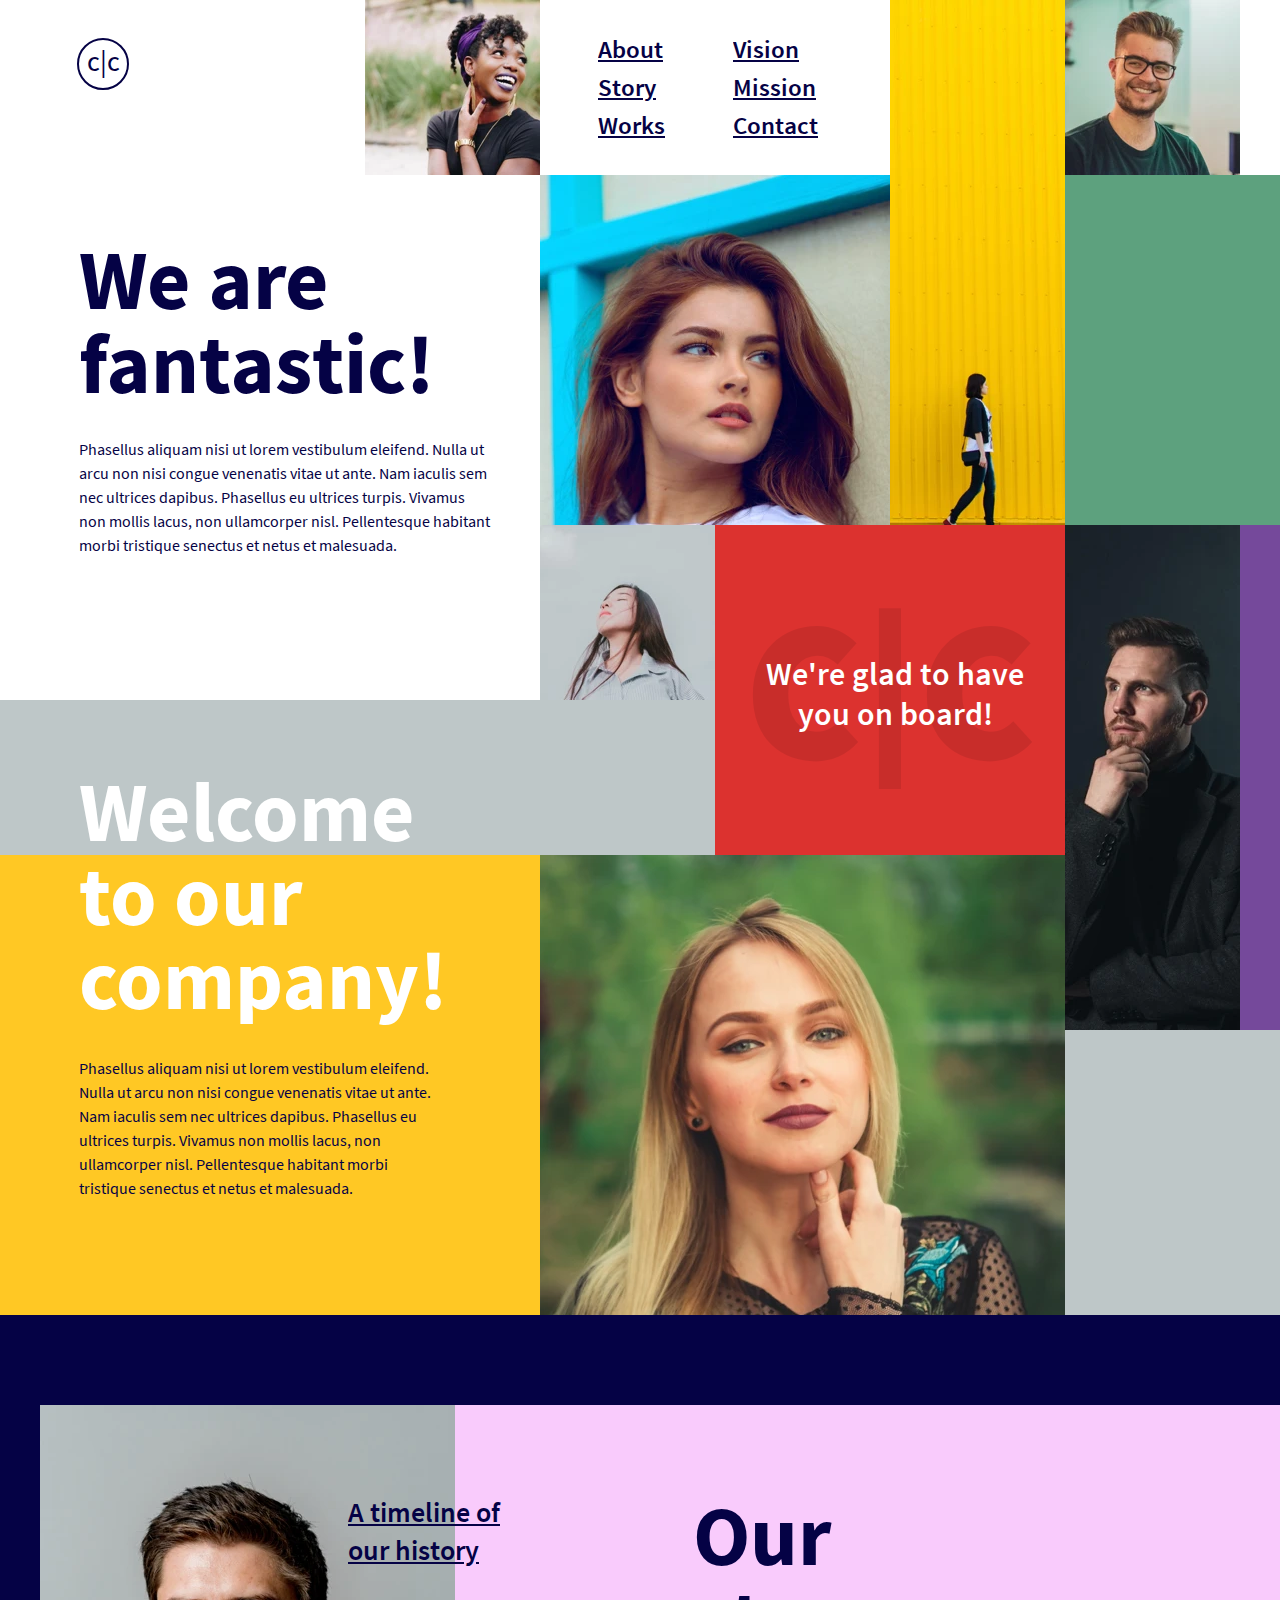
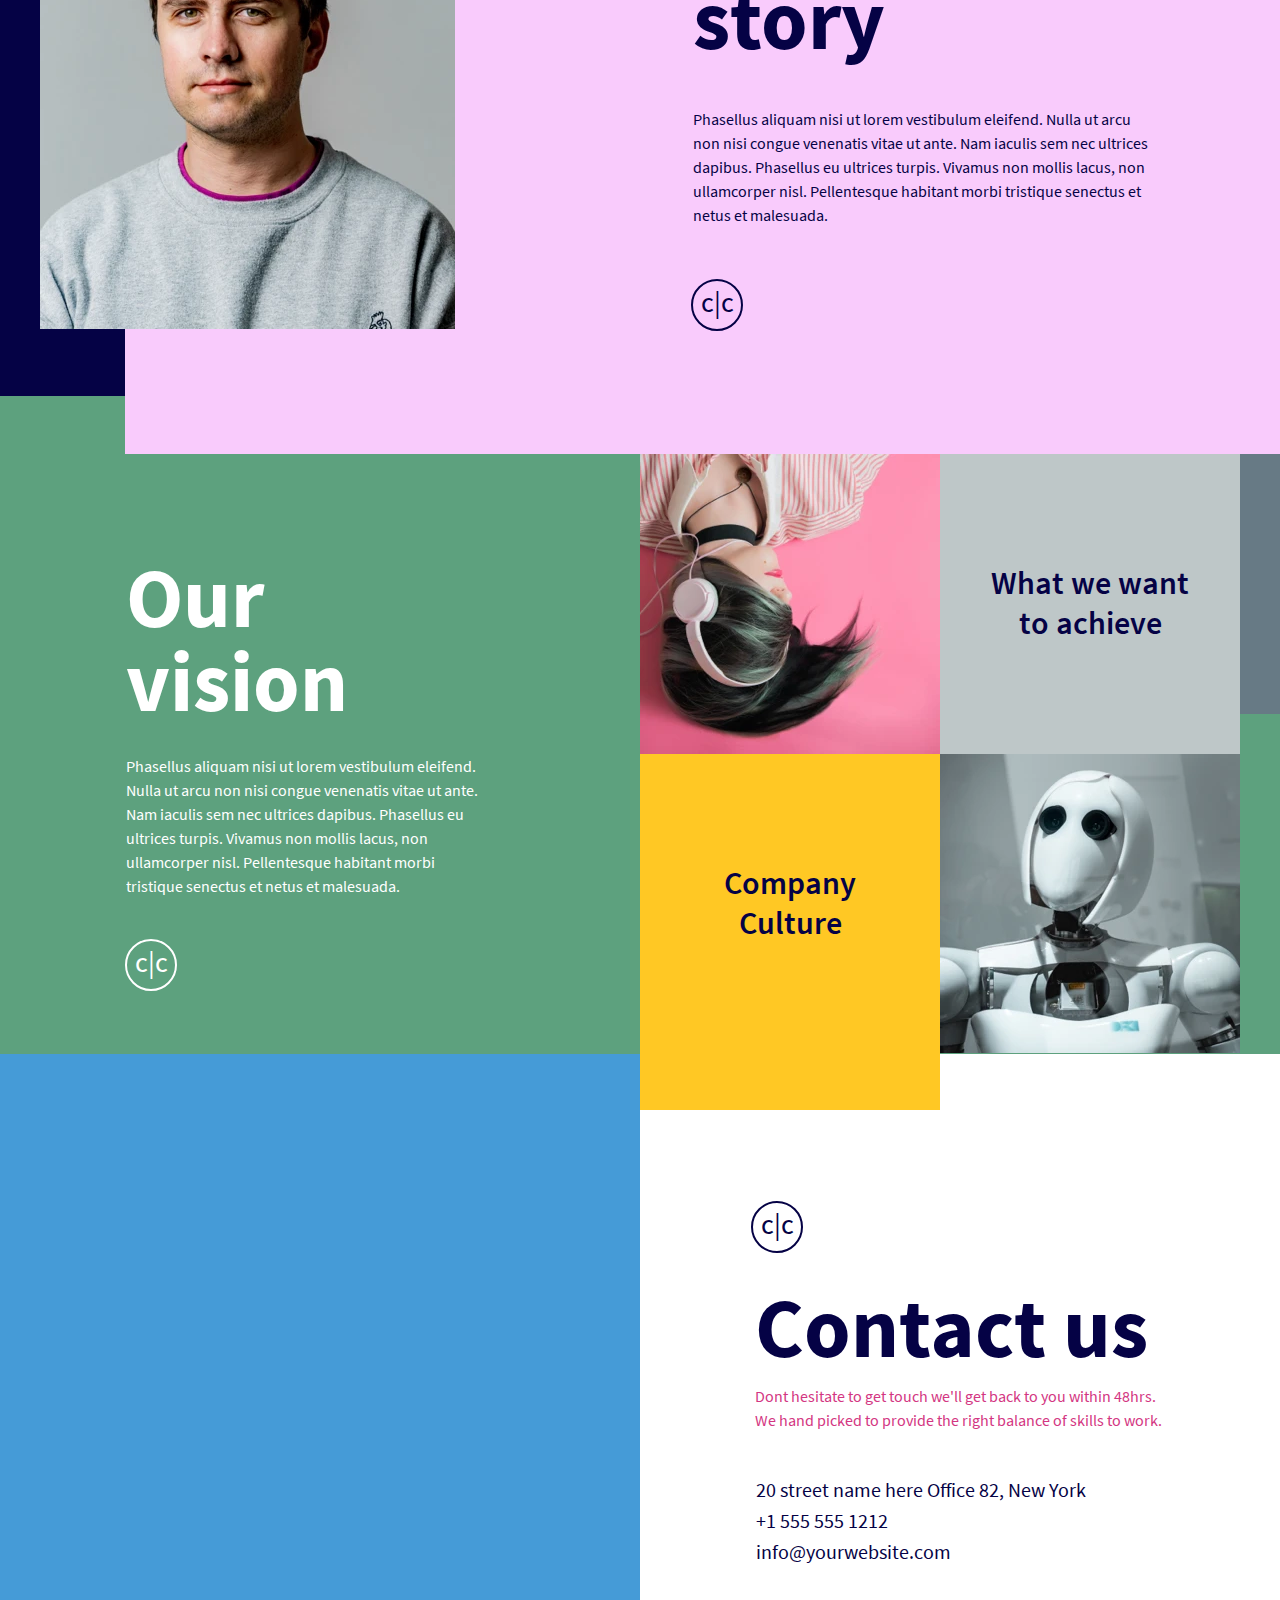
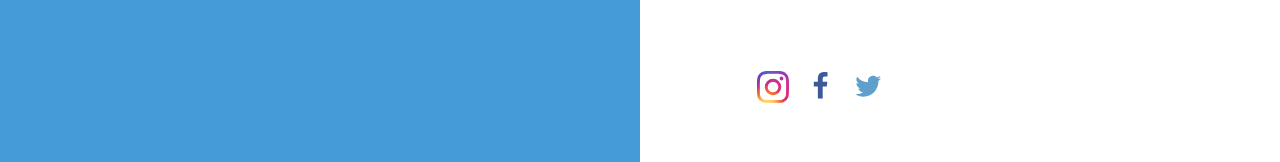
==== commit 9a04811b: "Updated 409 files via CloudCannon" ====
--- a/index.html
+++ b/index.html
@@ -1,1757 +1,281 @@
-<!DOCTYPE html><html lang="en"><head><meta charset="utf-8"><noscript id="malicious">[base64]</noscript><noscript id="single-04">[base64]</noscript><noscript id="image-add">[base64]</noscript><noscript id="window-dev">[base64]</noscript><noscript id="b-meeting">[base64]</noscript><noscript id="send">[base64]</noscript><noscript id="engine-start">[base64]</noscript><noscript id="steps">[base64]</noscript><noscript id="flag-finish">[base64]</noscript><noscript id="right-arrow-heavy">[base64]</noscript><noscript id="sync">[base64]</noscript><noscript id="image-location">[base64]</noscript><noscript id="network">[base64]</noscript><noscript id="logo-linkedin">[base64]</noscript><noscript id="close-popup">[base64]</noscript><noscript id="pin-3">[base64]</noscript><noscript id="newsletter-dev">[base64]</noscript><noscript id="phone-2">[base64]</noscript><noscript id="logo-fb-simple">[base64]</noscript><noscript id="logo-twitter">[base64]</noscript><noscript id="logo-vimeo">[base64]</noscript><title>home</title><meta name="description" content=""><meta property="og:title" content=""><meta property="og:description" content=""><meta property="og:url" content="{{ site_url }}"><meta content="summary_large_image" name="twitter:card"><meta content="width=device-width,initial-scale=1" name="viewport"><link class="brz-link brz-link-preview" href="assets/a689d3e10f9ad2c44277e9ce73589b3e.css" rel="stylesheet"><link class="brz-link brz-link-preview-pro" href="assets/b0de5a8bd09616dd7db6b6ad9d920a0e.css" rel="stylesheet"><style class="brz-style">.brz .css-ywdymw, .brz [data-css-ywdymw] {color: rgba(232,91,68,1);border-color: rgba(35,157,219,0);background-color: rgba(189,225,244,0);background-image: none;border-width: 0;border-style: solid;width: 18px;height: 18px;font-size: 18px;padding: 0px;border-radius: 0;stroke-width: 0;transition: all .5s ease-in-out;transition-property: background,border-radius,color,border-color,box-shadow;-webkit-transition: all .5s ease-in-out;-moz-transition: all .5s ease-in-out;-webkit-transition-property: background,border-radius,color,border-color,box-shadow;-moz-transition-property: background,border-radius,color,border-color,box-shadow;}
-@media (min-width: 991px) {.brz .css-ywdymw:hover, .brz [data-css-ywdymw]:hover {color: rgba(255,255,255,.8);border-color: rgba(35,157,219,0);background-color: rgba(189,225,244,0);background-image: none;}}
-@media (max-width: 991px) {.brz .css-ywdymw, .brz [data-css-ywdymw] {width: 18px;height: 18px;font-size: 18px;padding: 0px;border-radius: 0px;stroke-width: 0;}}
-@media (max-width: 767px) {.brz .css-ywdymw, .brz [data-css-ywdymw] {width: 18px;height: 18px;font-size: 18px;padding: 0px;border-radius: 0px;stroke-width: 0;}}
-.brz .css-bvx225, .brz [data-css-bvx225] {color: rgba(255,255,255,1);border-color: rgba(35,157,219,0);background-color: rgba(189,225,244,0);background-image: none;border-width: 0;border-style: solid;width: 16px;height: 16px;font-size: 16px;padding: 0px;border-radius: 0;stroke-width: 0;transition: all .5s ease-in-out;transition-property: background,border-radius,color,border-color,box-shadow;-webkit-transition: all .5s ease-in-out;-moz-transition: all .5s ease-in-out;-webkit-transition-property: background,border-radius,color,border-color,box-shadow;-moz-transition-property: background,border-radius,color,border-color,box-shadow;}
-@media (min-width: 991px) {.brz .css-bvx225:hover, .brz [data-css-bvx225]:hover {color: rgba(255,255,255,1);border-color: rgba(35,157,219,0);background-color: rgba(189,225,244,0);background-image: none;}}
-@media (max-width: 991px) {.brz .css-bvx225, .brz [data-css-bvx225] {width: 16px;height: 16px;font-size: 16px;padding: 0px;border-radius: 0px;stroke-width: 0;}}
-@media (max-width: 767px) {.brz .css-bvx225, .brz [data-css-bvx225] {width: 24px;height: 24px;font-size: 24px;padding: 0px;border-radius: 0px;stroke-width: 0;}}
-.brz .css-i7zfc7, .brz [data-css-i7zfc7] {color: rgba(255,255,255,1);border-color: rgba(255,255,255,1);background-color: rgba(255,119,0,0);background-image: none;border-width: 2px;border-style: solid;width: 57px;height: 57px;font-size: 21px;padding: 16px;border-radius: 29px;stroke-width: 0;transition: all .5s ease-in-out;transition-property: background,border-radius,color,border-color,box-shadow;-webkit-transition: all .5s ease-in-out;-moz-transition: all .5s ease-in-out;-webkit-transition-property: background,border-radius,color,border-color,box-shadow;-moz-transition-property: background,border-radius,color,border-color,box-shadow;}
-@media (min-width: 991px) {.brz .css-i7zfc7:hover, .brz [data-css-i7zfc7]:hover {color: rgba(255,255,255,1);border-color: rgba(255,255,255,1);background-color: rgba(255,119,0,0);background-image: none;}}
-@media (max-width: 991px) {.brz .css-i7zfc7, .brz [data-css-i7zfc7] {width: 57px;height: 57px;font-size: 21px;padding: 16px;border-radius: 29px;stroke-width: 0;}}
-@media (max-width: 767px) {.brz .css-i7zfc7, .brz [data-css-i7zfc7] {width: 57px;height: 57px;font-size: 21px;padding: 16px;border-radius: 29px;stroke-width: 0;}}
-.brz .css-1ggcjug, .brz [data-css-1ggcjug] {color: rgba(255,255,255,1);border-color: rgba(255,255,255,1);background-color: rgba(255,119,0,0);background-image: none;border-width: 2px;border-style: solid;width: 59px;height: 59px;font-size: 19px;padding: 18px;border-radius: 30px;stroke-width: 0;transition: all .5s ease-in-out;transition-property: background,border-radius,color,border-color,box-shadow;-webkit-transition: all .5s ease-in-out;-moz-transition: all .5s ease-in-out;-webkit-transition-property: background,border-radius,color,border-color,box-shadow;-moz-transition-property: background,border-radius,color,border-color,box-shadow;}
-@media (min-width: 991px) {.brz .css-1ggcjug:hover, .brz [data-css-1ggcjug]:hover {color: rgba(255,255,255,1);border-color: rgba(255,255,255,1);background-color: rgba(255,119,0,0);background-image: none;}}
-@media (max-width: 991px) {.brz .css-1ggcjug, .brz [data-css-1ggcjug] {width: 59px;height: 59px;font-size: 19px;padding: 18px;border-radius: 30px;stroke-width: 0;}}
-@media (max-width: 767px) {.brz .css-1ggcjug, .brz [data-css-1ggcjug] {width: 59px;height: 59px;font-size: 19px;padding: 18px;border-radius: 30px;stroke-width: 0;}}
-.brz .css-qdra5q, .brz [data-css-qdra5q] {color: rgba(255,255,255,1);border-color: rgba(255,255,255,1);background-color: rgba(255,119,0,0);background-image: none;border-width: 2px;border-style: solid;width: 57px;height: 57px;font-size: 21px;padding: 16px;border-radius: 29px;stroke-width: 1;transition: all .5s ease-in-out;transition-property: background,border-radius,color,border-color,box-shadow;-webkit-transition: all .5s ease-in-out;-moz-transition: all .5s ease-in-out;-webkit-transition-property: background,border-radius,color,border-color,box-shadow;-moz-transition-property: background,border-radius,color,border-color,box-shadow;}
-@media (min-width: 991px) {.brz .css-qdra5q:hover, .brz [data-css-qdra5q]:hover {color: rgba(255,255,255,1);border-color: rgba(255,255,255,1);background-color: rgba(255,119,0,0);background-image: none;}}
-@media (max-width: 991px) {.brz .css-qdra5q, .brz [data-css-qdra5q] {width: 57px;height: 57px;font-size: 21px;padding: 16px;border-radius: 29px;stroke-width: 1;}}
-@media (max-width: 767px) {.brz .css-qdra5q, .brz [data-css-qdra5q] {width: 57px;height: 57px;font-size: 21px;padding: 16px;border-radius: 29px;stroke-width: 1;}}
-.brz .css-de9sae, .brz [data-css-de9sae] {color: rgba(6,3,82,1);border-color: rgba(10,209,189,0);background-color: rgba(10,209,189,0);background-image: none;border-width: 0;border-style: solid;width: 49px;height: 49px;font-size: 49px;padding: 0px;border-radius: 0;stroke-width: 2.3;transition: all .5s ease-in-out;transition-property: background,border-radius,color,border-color,box-shadow;-webkit-transition: all .5s ease-in-out;-moz-transition: all .5s ease-in-out;-webkit-transition-property: background,border-radius,color,border-color,box-shadow;-moz-transition-property: background,border-radius,color,border-color,box-shadow;}
-@media (min-width: 991px) {.brz .css-de9sae:hover, .brz [data-css-de9sae]:hover {color: rgba(255,255,255,1);border-color: rgba(35,157,219,0);background-color: rgba(10,209,189,0);background-image: none;}}
-@media (max-width: 991px) {.brz .css-de9sae, .brz [data-css-de9sae] {width: 49px;height: 49px;font-size: 49px;padding: 0px;border-radius: 0px;stroke-width: 2.3;}}
-@media (max-width: 767px) {.brz .css-de9sae, .brz [data-css-de9sae] {width: 49px;height: 49px;font-size: 49px;padding: 0px;border-radius: 0px;stroke-width: 2.3;}}
-.brz .css-1tw138x, .brz [data-css-1tw138x] {color: rgba(6,3,82,1);border-color: rgba(35,157,219,0);background-color: rgba(189,225,244,0);background-image: none;border-width: 0;border-style: solid;width: 49px;height: 49px;font-size: 49px;padding: 0px;border-radius: 0;stroke-width: 2.3;transition: all .5s ease-in-out;transition-property: background,border-radius,color,border-color,box-shadow;-webkit-transition: all .5s ease-in-out;-moz-transition: all .5s ease-in-out;-webkit-transition-property: background,border-radius,color,border-color,box-shadow;-moz-transition-property: background,border-radius,color,border-color,box-shadow;}
-@media (min-width: 991px) {.brz .css-1tw138x:hover, .brz [data-css-1tw138x]:hover {color: rgba(255,255,255,.8);border-color: rgba(35,157,219,0);background-color: rgba(189,225,244,0);background-image: none;}}
-@media (max-width: 991px) {.brz .css-1tw138x, .brz [data-css-1tw138x] {width: 49px;height: 49px;font-size: 49px;padding: 0px;border-radius: 0px;stroke-width: 2.3;}}
-@media (max-width: 767px) {.brz .css-1tw138x, .brz [data-css-1tw138x] {width: 49px;height: 49px;font-size: 49px;padding: 0px;border-radius: 0px;stroke-width: 2.3;}}
-.brz .css-s3obdj, .brz [data-css-s3obdj] {color: rgba(6,3,82,1);border-color: rgba(35,157,219,0);background-color: rgba(189,225,244,0);background-image: none;border-width: 0;border-style: solid;width: 23px;height: 23px;font-size: 23px;padding: 0px;border-radius: 0;stroke-width: 0;transition: all .5s ease-in-out;transition-property: background,border-radius,color,border-color,box-shadow;-webkit-transition: all .5s ease-in-out;-moz-transition: all .5s ease-in-out;-webkit-transition-property: background,border-radius,color,border-color,box-shadow;-moz-transition-property: background,border-radius,color,border-color,box-shadow;}
-@media (min-width: 991px) {.brz .css-s3obdj:hover, .brz [data-css-s3obdj]:hover {color: rgba(255,255,255,1);border-color: rgba(35,157,219,0);background-color: rgba(189,225,244,0);background-image: none;}}
-@media (max-width: 991px) {.brz .css-s3obdj, .brz [data-css-s3obdj] {width: 26px;height: 26px;font-size: 26px;padding: 0px;border-radius: 0px;stroke-width: 0;}}
-@media (max-width: 767px) {.brz .css-s3obdj, .brz [data-css-s3obdj] {width: 26px;height: 26px;font-size: 26px;padding: 0px;border-radius: 0px;stroke-width: 0;}}</style><style class="brz-style">@media (min-width:991px) {.brz .brz-css-iyiwg {display: block;}}
-@media (max-width:991px) and (min-width:768px) {.brz .brz-css-iyiwg {display: block;}}
-@media (max-width:767px) {.brz .brz-css-iyiwg {display: block;}}
-.brz .brz-css-wzmyo > .brz-bg-media {border: 0px solid rgba(102,115,141,0);border-radius: 0;}
-.brz .brz-css-wzmyo > .brz-bg-media > .brz-bg-image {background-image: none;}
-.brz .brz-css-wzmyo > .brz-bg-media > .brz-bg-color {background-color: rgba(255,255,255,1);background-image: none;}
-.brz .brz-css-wzmyo > .brz-bg-media > .brz-bg-shape__top {background-image: none;background-size: 100% 100px;height: 100px;transform: rotateX(0deg) rotateY(0deg);z-index: auto;}
-.brz .brz-css-wzmyo > .brz-bg-media > .brz-bg-shape__bottom {background-image: none;background-size: 100% 100px;height: 100px;transform: rotateX(-180deg) rotateY(-180deg);z-index: auto;}
-.brz .brz-css-wzmyo > .brz-bg-content {padding: 10px 0px 10px 0px;}
-@media (max-width:991px) and (min-width:768px) {.brz .brz-css-wzmyo > .brz-bg-media {border: 0px solid rgba(102,115,141,0);border-radius: 0;}
-	.brz .brz-css-wzmyo > .brz-bg-media > .brz-bg-image {background-image: none;}
-	.brz .brz-css-wzmyo > .brz-bg-media > .brz-bg-color {background-color: rgba(255,255,255,1);background-image: none;}
-	.brz .brz-css-wzmyo > .brz-bg-media > .brz-bg-shape__top {background-image: none;background-size: 100% 100px;height: 100px;transform: rotateX(0deg) rotateY(0deg);z-index: auto;}
-	.brz .brz-css-wzmyo > .brz-bg-media > .brz-bg-shape__bottom {background-image: none;background-size: 100% 100px;height: 100px;transform: rotateX(-180deg) rotateY(-180deg);z-index: auto;}
-	.brz .brz-css-wzmyo > .brz-bg-content {padding: 10px 0px 10px 0px;}}
-@media (max-width:767px) {.brz .brz-css-wzmyo > .brz-bg-media {border: 0px solid rgba(102,115,141,0);border-radius: 0;}
-	.brz .brz-css-wzmyo > .brz-bg-media > .brz-bg-image {background-image: none;}
-	.brz .brz-css-wzmyo > .brz-bg-media > .brz-bg-color {background-color: rgba(255,255,255,1);background-image: none;}
-	.brz .brz-css-wzmyo > .brz-bg-media > .brz-bg-shape__top {background-image: none;background-size: 100% 100px;height: 100px;transform: rotateX(0deg) rotateY(0deg);z-index: auto;}
-	.brz .brz-css-wzmyo > .brz-bg-media > .brz-bg-shape__bottom {background-image: none;background-size: 100% 100px;height: 100px;transform: rotateX(-180deg) rotateY(-180deg);z-index: auto;}
-	.brz .brz-css-wzmyo > .brz-bg-content {padding: 10px 0px 10px 0px;}}
-.brz .brz-css-xqxtl {border: 0px solid transparent;}
-@media (min-width:991px) {.brz .brz-css-xqxtl {max-width: 100%;}}
-@media (max-width:991px) and (min-width:768px) {.brz .brz-css-xqxtl {border: 0px solid transparent;}}
-@media (max-width:991px) and (min-width:768px) {.brz .brz-css-xqxtl {max-width: 100%;}}
-@media (max-width:767px) {.brz .brz-css-xqxtl {border: 0px solid transparent;}}
-@media (max-width:767px) {.brz .brz-css-xqxtl {max-width: 100%;}}
-@media (min-width:991px) {.brz .brz-css-zmaom {max-width: 1170px;}}
-@media (max-width:991px) and (min-width:768px) {.brz .brz-css-zmaom {max-width: 1170px;}}
-@media (max-width:767px) {.brz .brz-css-zmaom {max-width: 1170px;}}
-.brz .brz-css-lzgvl {margin: 0;}
-@media (max-width:991px) and (min-width:768px) {.brz .brz-css-lzgvl {margin: 0;}}
-@media (max-width:767px) {.brz .brz-css-lzgvl {margin: 0;}}
-.brz .brz-css-bslnp {z-index: auto;align-items: flex-start;}
-.brz .brz-css-bslnp > .brz-bg-media {border: 0px solid rgba(102,115,141,0);border-radius: 0;}
-.brz .brz-css-bslnp > .brz-bg-media > .brz-bg-image {background-image: none;}
-.brz .brz-css-bslnp > .brz-bg-media > .brz-bg-color {background-color: rgba(0,0,0,0);background-image: none;}
-.brz .brz-css-bslnp > .brz-bg-media > .brz-bg-map {display: none;}
-.brz .brz-css-bslnp > .brz-bg-content {border: 0px solid transparent;}
-@media (min-width:991px) {.brz .brz-css-bslnp {max-width: 100%;min-height: auto;display: flex;}
-	.brz .brz-css-bslnp > .brz-bg-media {transition-duration: .5s;transition-property: filter,box-shadow,background,border-radius,border-color;}
-	.brz .brz-css-bslnp > .brz-bg-media > .brz-bg-image {transition-duration: .5s;transition-property: filter,box-shadow,background,border-radius,border-color;}
-	.brz .brz-css-bslnp > .brz-bg-media > .brz-bg-color {transition-duration: .5s;transition-property: filter,box-shadow,background,border-radius,border-color;}
-	.brz .brz-css-bslnp > .brz-bg-media > .brz-bg-video {transition-duration: .5s;transition-property: filter,box-shadow,background,border-radius,border-color;}
-	.brz .brz-css-bslnp > .brz-bg-content {transition-duration: .5s;transition-property: filter,box-shadow,background,border-radius,border-color;}}
-@media (max-width:991px) and (min-width:768px) {.brz .brz-css-bslnp {z-index: auto;align-items: flex-start;}
-	.brz .brz-css-bslnp > .brz-bg-media {border: 0px solid rgba(102,115,141,0);border-radius: 0;}
-	.brz .brz-css-bslnp > .brz-bg-media > .brz-bg-image {background-image: none;}
-	.brz .brz-css-bslnp > .brz-bg-media > .brz-bg-color {background-color: rgba(0,0,0,0);background-image: none;}
-	.brz .brz-css-bslnp > .brz-bg-media > .brz-bg-map {display: none;}
-	.brz .brz-css-bslnp > .brz-bg-content {border: 0px solid transparent;}}
-@media (max-width:991px) and (min-width:768px) {.brz .brz-css-bslnp {max-width: 100%;min-height: auto;display: flex;}
-	.brz .brz-css-bslnp > .brz-bg-media {transition-duration: .5s;transition-property: filter,box-shadow,background,border-radius,border-color;}
-	.brz .brz-css-bslnp > .brz-bg-media > .brz-bg-image {transition-duration: .5s;transition-property: filter,box-shadow,background,border-radius,border-color;}
-	.brz .brz-css-bslnp > .brz-bg-media > .brz-bg-color {transition-duration: .5s;transition-property: filter,box-shadow,background,border-radius,border-color;}
-	.brz .brz-css-bslnp > .brz-bg-media > .brz-bg-video {transition-duration: .5s;transition-property: filter,box-shadow,background,border-radius,border-color;}
-	.brz .brz-css-bslnp > .brz-bg-content {transition-duration: .5s;transition-property: filter,box-shadow,background,border-radius,border-color;}
-	.brz .brz-css-bslnp > .brz-bg-content > .brz-row {flex-direction: row;flex-wrap: wrap;justify-content: flex-start;}}
-@media (max-width:767px) {.brz .brz-css-bslnp {z-index: auto;align-items: flex-start;}
-	.brz .brz-css-bslnp > .brz-bg-media {border: 0px solid rgba(102,115,141,0);border-radius: 0;}
-	.brz .brz-css-bslnp > .brz-bg-media > .brz-bg-image {background-image: none;}
-	.brz .brz-css-bslnp > .brz-bg-media > .brz-bg-color {background-color: rgba(0,0,0,0);background-image: none;}
-	.brz .brz-css-bslnp > .brz-bg-media > .brz-bg-map {display: none;}
-	.brz .brz-css-bslnp > .brz-bg-content {border: 0px solid transparent;}}
-@media (max-width:767px) {.brz .brz-css-bslnp {max-width: 100%;min-height: auto;display: flex;}
-	.brz .brz-css-bslnp > .brz-bg-media {transition-duration: .5s;transition-property: filter,box-shadow,background,border-radius,border-color;}
-	.brz .brz-css-bslnp > .brz-bg-media > .brz-bg-image {transition-duration: .5s;transition-property: filter,box-shadow,background,border-radius,border-color;}
-	.brz .brz-css-bslnp > .brz-bg-media > .brz-bg-color {transition-duration: .5s;transition-property: filter,box-shadow,background,border-radius,border-color;}
-	.brz .brz-css-bslnp > .brz-bg-media > .brz-bg-video {transition-duration: .5s;transition-property: filter,box-shadow,background,border-radius,border-color;}
-	.brz .brz-css-bslnp > .brz-bg-content {transition-duration: .5s;transition-property: filter,box-shadow,background,border-radius,border-color;}
-	.brz .brz-css-bslnp > .brz-bg-content > .brz-row {flex-direction: row;flex-wrap: wrap;justify-content: flex-start;}}
-.brz .brz-css-tzppw {padding: 10px;}
-@media (max-width:991px) and (min-width:768px) {.brz .brz-css-tzppw {padding: 0;}}
-@media (max-width:767px) {.brz .brz-css-tzppw {padding: 0;}}
-.brz .brz-css-dgumj {z-index: auto;flex: 1 1 50%;max-width: 50%;}
-@media (max-width:991px) and (min-width:768px) {.brz .brz-css-dgumj {z-index: auto;flex: 1 1 50%;max-width: 50%;}}
-@media (max-width:767px) {.brz .brz-css-dgumj {z-index: auto;flex: 1 1 100%;max-width: 100%;}}
-.brz .brz-css-wwqnu {z-index: auto;align-items: flex-start;padding: 5px 15px 5px 15px;margin: 0;}
-.brz .brz-css-wwqnu > .brz-bg-content {border: 0px solid transparent;}
-.brz .brz-css-wwqnu > .brz-bg-media {border: 0px solid rgba(102,115,141,0);border-radius: 0;}
-.brz .brz-css-wwqnu > .brz-bg-media > .brz-bg-image {background-image: none;}
-.brz .brz-css-wwqnu > .brz-bg-media > .brz-bg-color {background-color: rgba(0,0,0,0);background-image: none;}
-@media (min-width:991px) {.brz .brz-css-wwqnu {display: flex;}
-	.brz .brz-css-wwqnu > .brz-bg-content {transition-duration: .5s;transition-property: filter,box-shadow,background,border-radius,border-color;}
-	.brz .brz-css-wwqnu > .brz-bg-media {transition-duration: .5s;transition-property: filter,box-shadow,background,border-radius,border-color;}
-	.brz .brz-css-wwqnu > .brz-bg-media > .brz-bg-image {transition-duration: .5s;transition-property: filter,box-shadow,background,border-radius,border-color;}
-	.brz .brz-css-wwqnu > .brz-bg-media > .brz-bg-color {transition-duration: .5s;transition-property: filter,box-shadow,background,border-radius,border-color;}}
-@media (max-width:991px) and (min-width:768px) {.brz .brz-css-wwqnu {z-index: auto;align-items: flex-start;padding: 5px 15px 5px 15px;margin: 0;}
-	.brz .brz-css-wwqnu > .brz-bg-content {border: 0px solid transparent;}
-	.brz .brz-css-wwqnu > .brz-bg-media {border: 0px solid rgba(102,115,141,0);border-radius: 0;}
-	.brz .brz-css-wwqnu > .brz-bg-media > .brz-bg-image {background-image: none;}
-	.brz .brz-css-wwqnu > .brz-bg-media > .brz-bg-color {background-color: rgba(0,0,0,0);background-image: none;}}
-@media (max-width:991px) and (min-width:768px) {.brz .brz-css-wwqnu {display: flex;}
-	.brz .brz-css-wwqnu > .brz-bg-content {transition-duration: .5s;transition-property: filter,box-shadow,background,border-radius,border-color;}
-	.brz .brz-css-wwqnu > .brz-bg-media {transition-duration: .5s;transition-property: filter,box-shadow,background,border-radius,border-color;}
-	.brz .brz-css-wwqnu > .brz-bg-media > .brz-bg-image {transition-duration: .5s;transition-property: filter,box-shadow,background,border-radius,border-color;}
-	.brz .brz-css-wwqnu > .brz-bg-media > .brz-bg-color {transition-duration: .5s;transition-property: filter,box-shadow,background,border-radius,border-color;}}
-@media (max-width:767px) {.brz .brz-css-wwqnu {z-index: auto;align-items: flex-start;padding: 0;margin: 10px 0px 10px 0px;}
-	.brz .brz-css-wwqnu > .brz-bg-content {border: 0px solid transparent;}
-	.brz .brz-css-wwqnu > .brz-bg-media {border: 0px solid rgba(102,115,141,0);border-radius: 0;}
-	.brz .brz-css-wwqnu > .brz-bg-media > .brz-bg-image {background-image: none;}
-	.brz .brz-css-wwqnu > .brz-bg-media > .brz-bg-color {background-color: rgba(0,0,0,0);background-image: none;}}
-@media (max-width:767px) {.brz .brz-css-wwqnu {display: flex;}
-	.brz .brz-css-wwqnu > .brz-bg-content {transition-duration: .5s;transition-property: filter,box-shadow,background,border-radius,border-color;}
-	.brz .brz-css-wwqnu > .brz-bg-media {transition-duration: .5s;transition-property: filter,box-shadow,background,border-radius,border-color;}
-	.brz .brz-css-wwqnu > .brz-bg-media > .brz-bg-image {transition-duration: .5s;transition-property: filter,box-shadow,background,border-radius,border-color;}
-	.brz .brz-css-wwqnu > .brz-bg-media > .brz-bg-color {transition-duration: .5s;transition-property: filter,box-shadow,background,border-radius,border-color;}}
-@media (min-width:991px) {.brz .brz-css-rjqan {display: block;z-index: auto;position: relative;}}
-@media (max-width:991px) and (min-width:768px) {.brz .brz-css-rjqan {display: block;z-index: auto;position: relative;}}
-@media (max-width:767px) {.brz .brz-css-rjqan {display: block;z-index: auto;position: relative;}}
-.brz .brz-css-vxzhr {padding: 0;margin: 10px 0px 10px 0px;justify-content: center;position: relative;}
-@media (max-width:991px) and (min-width:768px) {.brz .brz-css-vxzhr {padding: 0;margin: 10px 0px 10px 0px;justify-content: center;position: relative;}}
-@media (max-width:767px) {.brz .brz-css-vxzhr {padding: 0;margin: 10px 0px 10px 0px;justify-content: center;position: relative;}}
-.brz .brz-css-dpvto {max-width: 100%;height: 53px;border: 0px solid rgba(102,115,141,0);border-radius: 0px;}
-@media (min-width:991px) {.brz .brz-css-dpvto {transition-duration: .5s;transition-property: border,box-shadow,filter;}
-	.brz .brz-css-dpvto:after {transition-duration: .5s;transition-property: border,box-shadow,filter;}
-	.brz .brz-css-dpvto .brz-picture {transition-duration: .5s;transition-property: border,box-shadow,filter;}}
-@media (max-width:991px) and (min-width:768px) {.brz .brz-css-dpvto {max-width: 100%;height: 30px;border: 0px solid rgba(102,115,141,0);border-radius: 0px;}}
-@media (max-width:991px) and (min-width:768px) {.brz .brz-css-dpvto {transition-duration: .5s;transition-property: border,box-shadow,filter;}
-	.brz .brz-css-dpvto:after {transition-duration: .5s;transition-property: border,box-shadow,filter;}
-	.brz .brz-css-dpvto .brz-picture {transition-duration: .5s;transition-property: border,box-shadow,filter;}}
-@media (max-width:767px) {.brz .brz-css-dpvto {max-width: 40%;height: 33px;border: 0px solid rgba(102,115,141,0);border-radius: 0px;}}
-@media (max-width:767px) {.brz .brz-css-dpvto {transition-duration: .5s;transition-property: border,box-shadow,filter;}
-	.brz .brz-css-dpvto:after {transition-duration: .5s;transition-property: border,box-shadow,filter;}
-	.brz .brz-css-dpvto .brz-picture {transition-duration: .5s;transition-property: border,box-shadow,filter;}}
-.brz .brz-css-ayusf {padding-top: 19.1336%;}
-@media (max-width:991px) and (min-width:768px) {.brz .brz-css-ayusf {padding-top: 18.8679%;}}
-@media (max-width:767px) {.brz .brz-css-ayusf {padding-top: 19.186%;}}
-@media (min-width:991px) {.brz .brz-css-xvlyq {display: block;position: relative;}}
-@media (max-width:991px) and (min-width:768px) {.brz .brz-css-xvlyq {display: block;position: relative;}}
-@media (max-width:767px) {.brz .brz-css-xvlyq {display: block;position: relative;}}
-.brz .brz-css-izbiq {justify-content: center;padding: 0;margin: 0px -5px -20px -5px;}
-@media (max-width:991px) and (min-width:768px) {.brz .brz-css-izbiq {justify-content: center;padding: 0;margin: 0px -5px -20px -5px;}}
-@media (max-width:767px) {.brz .brz-css-izbiq {justify-content: center;padding: 0;margin: 0px -5px -20px -5px;}}
-.brz .brz-css-omeql {padding: 0px 5px 20px 5px;}
-@media (max-width:991px) and (min-width:768px) {.brz .brz-css-omeql {padding: 0px 5px 20px 5px;}}
-@media (max-width:767px) {.brz .brz-css-omeql {padding: 0px 5px 20px 5px;}}
-.brz .brz-css-luytf {z-index: auto;position: relative;margin: 10px 0px 10px 0px;}
-@media (max-width:991px) and (min-width:768px) {.brz .brz-css-luytf {z-index: auto;position: relative;margin: 10px 0px 10px 0px;}}
-@media (max-width:767px) {.brz .brz-css-luytf {z-index: auto;position: relative;margin: 10px 0px 10px 0px;}}
-.brz .brz-css-xqrfu {font-size: 16px;margin-left: 10px;stroke-width: 0;}
-@media (max-width:991px) and (min-width:768px) {.brz .brz-css-xqrfu {font-size: 16px;margin-left: 10px;stroke-width: 0;}}
-@media (max-width:767px) {.brz .brz-css-xqrfu {font-size: 16px;margin-left: 10px;stroke-width: 0;}}
-.brz .brz-css-yybtb {font-family: Overpass,sans-serif;font-weight: 700;font-size: 15px;line-height: 1.6;letter-spacing: 0px;color: rgba(255,255,255,1);border: 2px solid rgba(255,255,255,0);background-color: rgba(255,255,255,1);background-image: none;border-radius: 2px;padding: 14px 42px 14px 42px;flex-flow: row-reverse nowrap;}
-@media (min-width:991px) {.brz .brz-css-yybtb {transition-duration: .5s;transition-property: color,box-shadow,background,border-color;}}
-@media (min-width:991px) {.brz .brz-css-yybtb:hover {background-color: rgba(255,255,255,.8);}}
-@media (max-width:991px) and (min-width:768px) {.brz .brz-css-yybtb {font-family: Overpass,sans-serif;font-weight: 700;font-size: 17px;line-height: 1.6;letter-spacing: 0px;color: rgba(255,255,255,1);border: 2px solid rgba(255,255,255,0);background-color: rgba(255,255,255,1);background-image: none;border-radius: 2px;padding: 11px 26px 11px 26px;flex-flow: row-reverse nowrap;}}
-@media (max-width:991px) and (min-width:768px) {.brz .brz-css-yybtb {transition-duration: .5s;transition-property: color,box-shadow,background,border-color;}}
-@media (max-width:767px) {.brz .brz-css-yybtb {font-family: Overpass,sans-serif;font-weight: 700;font-size: 15px;line-height: 1.6;letter-spacing: 0px;color: rgba(255,255,255,1);border: 2px solid rgba(255,255,255,0);background-color: rgba(255,255,255,1);background-image: none;border-radius: 2px;padding: 11px 26px 11px 26px;flex-flow: row-reverse nowrap;}}
-@media (max-width:767px) {.brz .brz-css-yybtb {transition-duration: .5s;transition-property: color,box-shadow,background,border-color;}}
-.brz .brz-css-xjyxc > .brz-bg-media > .brz-bg-image {background-image: none;}
-.brz .brz-css-xjyxc > .brz-bg-media > .brz-bg-color {background-color: rgba(0,0,0,0);background-image: none;}
-.brz .brz-css-xjyxc > .brz-bg-content {justify-content: center;align-items: center;}
-.brz .brz-css-xjyxc > .brz-bg-content > .brz-container__wrap {width: 1170px;}
-.brz .brz-css-xjyxc .brz-container > .brz-row__container > .brz-bg {min-height: auto;align-items: center;}
-.brz .brz-css-xjyxc > .brz-bg-content .brz-container__wrap .brz-popup2__close {display: block;top: -36px;right: -36px;left: auto;bottom: auto;color: rgba(255,255,255,1);}
-.brz .brz-css-xjyxc > .brz-bg-content .brz-container__wrap .brz-popup2__close .brz-icon-svg {font-size: 16px;padding: 0px;background-color: rgba(0,0,0,0);border-radius: 0px;}
-@media (max-width:991px) and (min-width:768px) {.brz .brz-css-xjyxc > .brz-bg-media > .brz-bg-image {background-image: none;}
-	.brz .brz-css-xjyxc > .brz-bg-media > .brz-bg-color {background-color: rgba(0,0,0,0);background-image: none;}
-	.brz .brz-css-xjyxc > .brz-bg-content {justify-content: center;align-items: center;}
-	.brz .brz-css-xjyxc > .brz-bg-content > .brz-container__wrap {width: 1170px;}
-	.brz .brz-css-xjyxc .brz-container > .brz-row__container > .brz-bg {min-height: auto;align-items: center;}
-	.brz .brz-css-xjyxc > .brz-bg-content .brz-container__wrap .brz-popup2__close {display: block;top: -36px;right: -36px;left: auto;bottom: auto;color: rgba(255,255,255,1);}
-	.brz .brz-css-xjyxc > .brz-bg-content .brz-container__wrap .brz-popup2__close .brz-icon-svg {font-size: 16px;padding: 0px;background-color: rgba(0,0,0,0);border-radius: 0px;}}
-@media (max-width:767px) {.brz .brz-css-xjyxc > .brz-bg-media > .brz-bg-image {background-image: none;}
-	.brz .brz-css-xjyxc > .brz-bg-media > .brz-bg-color {background-color: rgba(0,0,0,0);background-image: none;}
-	.brz .brz-css-xjyxc > .brz-bg-content {justify-content: center;align-items: center;}
-	.brz .brz-css-xjyxc > .brz-bg-content > .brz-container__wrap {width: 1170px;}
-	.brz .brz-css-xjyxc .brz-container > .brz-row__container > .brz-bg {min-height: auto;align-items: center;}
-	.brz .brz-css-xjyxc > .brz-bg-content .brz-container__wrap .brz-popup2__close {display: block;top: -36px;right: -36px;left: auto;bottom: auto;color: rgba(255,255,255,1);}
-	.brz .brz-css-xjyxc > .brz-bg-content .brz-container__wrap .brz-popup2__close .brz-icon-svg {font-size: 16px;padding: 0px;background-color: rgba(0,0,0,0);border-radius: 0px;}}
-.brz .brz-css-ehbir .brz-ed-box__resizer {width: 100%;}
-@media (max-width:991px) and (min-width:768px) {.brz .brz-css-ehbir .brz-ed-box__resizer {width: 100%;}}
-@media (max-width:767px) {.brz .brz-css-ehbir .brz-ed-box__resizer {width: 100%;}}
-.brz .brz-css-uqpvu .brz-form {margin: -0px -7.5px -15px -7.5px;}
-.brz .brz-css-uqpvu .brz-forms2__item {padding: 0px 7.5px 15px 7.5px;}
-.brz .brz-css-uqpvu .brz-forms2__item-button {margin-right: auto;margin-left: 0;max-width: 100%;flex-basis: 100%;}
-@media (max-width:991px) and (min-width:768px) {.brz .brz-css-uqpvu .brz-form {margin: -0px -7.5px -15px -7.5px;}
-	.brz .brz-css-uqpvu .brz-forms2__item {padding: 0px 7.5px 15px 7.5px;}
-	.brz .brz-css-uqpvu .brz-forms2__item-button {margin-right: auto;margin-left: 0;max-width: 100%;flex-basis: 100%;}}
-@media (max-width:767px) {.brz .brz-css-uqpvu .brz-form {margin: -0px -7.5px -15px -7.5px;}
-	.brz .brz-css-uqpvu .brz-forms2__item {padding: 0px 7.5px 15px 7.5px;}
-	.brz .brz-css-uqpvu .brz-forms2__item-button {margin-right: auto;margin-left: 0;max-width: 100%;flex-basis: 100%;}}
-.brz .brz-css-ktdhj {color: rgba(115,119,127,.7);font-family: Lato,sans-serif;font-size: 18px;font-weight: 400;letter-spacing: 0px;}
-.brz .brz-css-ktdhj .brz-forms2__field-label {color: rgba(115,119,127,.7);font-family: Lato,sans-serif;font-size: 16px;font-weight: 400;letter-spacing: 0px;text-align: left;line-height: 1.5;}
-.brz .brz-css-ktdhj .brz-forms2__field-label {padding: 0px 0px 5px 0px;}
-.brz .brz-css-ktdhj .brz-forms2__field:not(.brz-forms2__radio):not(.brz-forms2__checkbox) {color: rgba(115,119,127,.7);background-color: rgba(255,255,255,1);border: 1px solid rgba(220,222,225,1);border-radius: 0;min-height: 57px;}
-.brz .brz-css-ktdhj.brz-forms2__item--error .brz-forms2__field:not(.brz-forms2__radio):not(.brz-forms2__checkbox) {border-color: #f00;}
-.brz .brz-css-ktdhj .brz-forms2__field:not(.brz-forms2__radio):not(.brz-forms2__checkbox):not(.brz-forms2__field-select) {padding: 14px 24px 14px 24px;}
-.brz .brz-css-ktdhj .brz-forms2__field-paragraph {line-height: 1.5;}
-.brz .brz-css-ktdhj .brz-forms2__radio {color: rgba(115,119,127,.7);font-family: Lato,sans-serif;font-size: 16px;line-height: 1.5;font-weight: 400;letter-spacing: 0px;}
-.brz .brz-css-ktdhj .brz-forms2__checkbox {color: rgba(115,119,127,.7);font-family: Lato,sans-serif;font-size: 16px;line-height: 1.5;font-weight: 400;letter-spacing: 0px;}
-.brz .brz-css-ktdhj .brz-forms2__select-item__input {color: rgba(115,119,127,.7);}
-.brz .brz-css-ktdhj .form-alert {font-family: Lato,sans-serif;}
-@media (min-width:991px) {.brz .brz-css-ktdhj .brz-forms2__field:not(.brz-forms2__radio):not(.brz-forms2__checkbox) {transition-duration: .5s;}
-	.brz .brz-css-ktdhj .brz-forms2__radio {transition-duration: .5s;}
-	.brz .brz-css-ktdhj .brz-forms2__checkbox {transition-duration: .5s;}
-	.brz .brz-css-ktdhj .brz-forms2__select-item__input {transition-duration: .5s;}}
-@media (max-width:991px) and (min-width:768px) {.brz .brz-css-ktdhj {color: rgba(115,119,127,.7);font-size: 14px;font-weight: 400;letter-spacing: 0px;}
-	.brz .brz-css-ktdhj .brz-forms2__field-label {color: rgba(115,119,127,.7);font-size: 14px;font-weight: 400;letter-spacing: 0px;text-align: left;line-height: 1.5;}
-	.brz .brz-css-ktdhj .brz-forms2__field-label {padding: 0px 0px 5px 0px;}
-	.brz .brz-css-ktdhj .brz-forms2__field:not(.brz-forms2__radio):not(.brz-forms2__checkbox) {color: rgba(115,119,127,.7);background-color: rgba(255,255,255,1);border: 1px solid rgba(220,222,225,1);border-radius: 0;min-height: 51px;}
-	.brz .brz-css-ktdhj.brz-forms2__item--error .brz-forms2__field:not(.brz-forms2__radio):not(.brz-forms2__checkbox) {border-color: #f00;}
-	.brz .brz-css-ktdhj .brz-forms2__field:not(.brz-forms2__radio):not(.brz-forms2__checkbox):not(.brz-forms2__field-select) {padding: 14px 24px 14px 24px;}
-	.brz .brz-css-ktdhj .brz-forms2__field-paragraph {line-height: 1.5;}
-	.brz .brz-css-ktdhj .brz-forms2__radio {color: rgba(115,119,127,.7);font-size: 14px;line-height: 1.5;font-weight: 400;letter-spacing: 0px;}
-	.brz .brz-css-ktdhj .brz-forms2__checkbox {color: rgba(115,119,127,.7);font-size: 14px;line-height: 1.5;font-weight: 400;letter-spacing: 0px;}
-	.brz .brz-css-ktdhj .brz-forms2__select-item__input {color: rgba(115,119,127,.7);}
-	.brz .brz-css-ktdhj .form-alert {font-family: Lato,sans-serif;}}
-@media (max-width:991px) and (min-width:768px) {.brz .brz-css-ktdhj .brz-forms2__field:not(.brz-forms2__radio):not(.brz-forms2__checkbox) {transition-duration: .5s;}
-	.brz .brz-css-ktdhj .brz-forms2__radio {transition-duration: .5s;}
-	.brz .brz-css-ktdhj .brz-forms2__checkbox {transition-duration: .5s;}
-	.brz .brz-css-ktdhj .brz-forms2__select-item__input {transition-duration: .5s;}}
-@media (max-width:767px) {.brz .brz-css-ktdhj {color: rgba(115,119,127,.7);font-size: 14px;font-weight: 400;letter-spacing: 0px;}
-	.brz .brz-css-ktdhj .brz-forms2__field-label {color: rgba(115,119,127,.7);font-size: 14px;font-weight: 400;letter-spacing: 0px;text-align: left;line-height: 1.5;}
-	.brz .brz-css-ktdhj .brz-forms2__field-label {padding: 0px 0px 5px 0px;}
-	.brz .brz-css-ktdhj .brz-forms2__field:not(.brz-forms2__radio):not(.brz-forms2__checkbox) {color: rgba(115,119,127,.7);background-color: rgba(255,255,255,1);border: 1px solid rgba(220,222,225,1);border-radius: 0;min-height: 43px;}
-	.brz .brz-css-ktdhj.brz-forms2__item--error .brz-forms2__field:not(.brz-forms2__radio):not(.brz-forms2__checkbox) {border-color: #f00;}
-	.brz .brz-css-ktdhj .brz-forms2__field:not(.brz-forms2__radio):not(.brz-forms2__checkbox):not(.brz-forms2__field-select) {padding: 10px 20px 10px 20px;}
-	.brz .brz-css-ktdhj .brz-forms2__field-paragraph {line-height: 1.5;}
-	.brz .brz-css-ktdhj .brz-forms2__radio {color: rgba(115,119,127,.7);font-size: 14px;line-height: 1.5;font-weight: 400;letter-spacing: 0px;}
-	.brz .brz-css-ktdhj .brz-forms2__checkbox {color: rgba(115,119,127,.7);font-size: 14px;line-height: 1.5;font-weight: 400;letter-spacing: 0px;}
-	.brz .brz-css-ktdhj .brz-forms2__select-item__input {color: rgba(115,119,127,.7);}
-	.brz .brz-css-ktdhj .form-alert {font-family: Lato,sans-serif;}}
-@media (max-width:767px) {.brz .brz-css-ktdhj .brz-forms2__field:not(.brz-forms2__radio):not(.brz-forms2__checkbox) {transition-duration: .5s;}
-	.brz .brz-css-ktdhj .brz-forms2__radio {transition-duration: .5s;}
-	.brz .brz-css-ktdhj .brz-forms2__checkbox {transition-duration: .5s;}
-	.brz .brz-css-ktdhj .brz-forms2__select-item__input {transition-duration: .5s;}}
-.brz .brz-css-npagy .select2-results__options {font-family: Lato,sans-serif;font-size: 18px;line-height: 1.5;font-weight: 400;letter-spacing: 0px;color: rgba(115,119,127,.7);background-color: rgba(255,255,255,1);border-radius: 0;}
-.brz .brz-css-npagy .select2-results__option {border-bottom: 1px solid rgba(220,222,225,1);}
-.brz .brz-css-npagy .select2-selection--single {padding: 14px 24px 14px 24px;}
-.brz .brz-css-npagy .select2-selection--multiple {padding: 14px 24px 14px 24px;}
-.brz .brz-css-npagy .select2-selection--multiple .select2-selection__choice {background-color: rgba(255,255,255,.2);}
-@media (min-width:991px) {.brz .brz-css-npagy .select2-selection--multiple .select2-selection__choice {transition-duration: .5s;}}
-@media (max-width:991px) and (min-width:768px) {.brz .brz-css-npagy .select2-results__options {font-size: 14px;line-height: 1.5;font-weight: 400;letter-spacing: 0px;color: rgba(115,119,127,.7);background-color: rgba(255,255,255,1);border-radius: 0;}
-	.brz .brz-css-npagy .select2-results__option {border-bottom: 1px solid rgba(220,222,225,1);}
-	.brz .brz-css-npagy .select2-selection--single {padding: 14px 24px 14px 24px;}
-	.brz .brz-css-npagy .select2-selection--multiple {padding: 14px 24px 14px 24px;}
-	.brz .brz-css-npagy .select2-selection--multiple .select2-selection__choice {background-color: rgba(255,255,255,.2);}}
-@media (max-width:991px) and (min-width:768px) {.brz .brz-css-npagy .select2-selection--multiple .select2-selection__choice {transition-duration: .5s;}}
-@media (max-width:767px) {.brz .brz-css-npagy .select2-results__options {font-size: 14px;line-height: 1.5;font-weight: 400;letter-spacing: 0px;color: rgba(115,119,127,.7);background-color: rgba(255,255,255,1);border-radius: 0;}
-	.brz .brz-css-npagy .select2-results__option {border-bottom: 1px solid rgba(220,222,225,1);}
-	.brz .brz-css-npagy .select2-selection--single {padding: 10px 20px 10px 20px;}
-	.brz .brz-css-npagy .select2-selection--multiple {padding: 10px 20px 10px 20px;}
-	.brz .brz-css-npagy .select2-selection--multiple .select2-selection__choice {background-color: rgba(255,255,255,.2);}}
-@media (max-width:767px) {.brz .brz-css-npagy .select2-selection--multiple .select2-selection__choice {transition-duration: .5s;}}
-.brz .brz-css-eavjo {max-width: 100%;flex-basis: 100%;}
-.brz .brz-css-eavjo .brz-textarea {height: auto;}
-.brz .brz-css-eavjo .brz-forms2__checkbox-option {flex-basis: 100%;}
-.brz .brz-css-eavjo .brz-forms2__radio-option {flex-basis: 100%;}
-@media (max-width:991px) and (min-width:768px) {.brz .brz-css-eavjo {max-width: 100%;flex-basis: 100%;}
-	.brz .brz-css-eavjo .brz-textarea {height: auto;}
-	.brz .brz-css-eavjo .brz-forms2__checkbox-option {flex-basis: 100%;}
-	.brz .brz-css-eavjo .brz-forms2__radio-option {flex-basis: 100%;}}
-@media (max-width:767px) {.brz .brz-css-eavjo {max-width: 100%;flex-basis: 100%;}
-	.brz .brz-css-eavjo .brz-textarea {height: auto;}
-	.brz .brz-css-eavjo .brz-forms2__checkbox-option {flex-basis: 100%;}
-	.brz .brz-css-eavjo .brz-forms2__radio-option {flex-basis: 100%;}}
-.brz .brz-css-qbtes {animation-name: none;animation-duration: 1000ms;animation-delay: 1000ms;}
-@media (max-width:991px) and (min-width:768px) {.brz .brz-css-qbtes {animation-name: none;animation-duration: 1000ms;animation-delay: 1000ms;}}
-@media (max-width:767px) {.brz .brz-css-qbtes {animation-name: none;animation-duration: 1000ms;animation-delay: 1000ms;}}
-.brz .brz-css-qiyew {flex-direction: row;}
-.brz .brz-css-qiyew .brz-icon__container {margin-left: auto;margin-right: 20px;}
-@media (max-width:991px) and (min-width:768px) {.brz .brz-css-qiyew {flex-direction: row;}
-	.brz .brz-css-qiyew .brz-icon__container {margin-left: auto;margin-right: 20px;}}
-@media (max-width:767px) {.brz .brz-css-qiyew {flex-direction: row;}
-	.brz .brz-css-qiyew .brz-icon__container {margin-left: auto;margin-right: 20px;}}
-.brz .brz-css-bitir {height: 50px;}
-@media (max-width:991px) and (min-width:768px) {.brz .brz-css-bitir {height: 50px;}}
-@media (max-width:767px) {.brz .brz-css-bitir {height: 50px;}}
-.brz .brz-css-kubgr > .brz-bg-media {border: 0px solid rgba(102,115,141,0);border-radius: 0;}
-.brz .brz-css-kubgr > .brz-bg-media > .brz-bg-image {background-image: none;}
-.brz .brz-css-kubgr > .brz-bg-media > .brz-bg-color {background-color: rgba(0,0,0,0);background-image: none;}
-.brz .brz-css-kubgr > .brz-bg-media > .brz-bg-shape__top {background-image: none;background-size: 100% 100px;height: 100px;transform: rotateX(0deg) rotateY(0deg);z-index: auto;}
-.brz .brz-css-kubgr > .brz-bg-media > .brz-bg-shape__bottom {background-image: none;background-size: 100% 100px;height: 100px;transform: rotateX(-180deg) rotateY(-180deg);z-index: auto;}
-.brz .brz-css-kubgr > .brz-bg-content {padding: 75px 0px 75px 0px;}
-@media (max-width:991px) and (min-width:768px) {.brz .brz-css-kubgr > .brz-bg-media {border: 0px solid rgba(102,115,141,0);border-radius: 0;}
-	.brz .brz-css-kubgr > .brz-bg-media > .brz-bg-image {background-image: none;}
-	.brz .brz-css-kubgr > .brz-bg-media > .brz-bg-color {background-color: rgba(0,0,0,0);background-image: none;}
-	.brz .brz-css-kubgr > .brz-bg-media > .brz-bg-shape__top {background-image: none;background-size: 100% 100px;height: 100px;transform: rotateX(0deg) rotateY(0deg);z-index: auto;}
-	.brz .brz-css-kubgr > .brz-bg-media > .brz-bg-shape__bottom {background-image: none;background-size: 100% 100px;height: 100px;transform: rotateX(-180deg) rotateY(-180deg);z-index: auto;}
-	.brz .brz-css-kubgr > .brz-bg-content {padding: 50px 15px 50px 15px;}}
-@media (max-width:767px) {.brz .brz-css-kubgr > .brz-bg-media {border: 0px solid rgba(102,115,141,0);border-radius: 0;}
-	.brz .brz-css-kubgr > .brz-bg-media > .brz-bg-image {background-image: none;}
-	.brz .brz-css-kubgr > .brz-bg-media > .brz-bg-color {background-color: rgba(0,0,0,0);background-image: none;}
-	.brz .brz-css-kubgr > .brz-bg-media > .brz-bg-shape__top {background-image: none;background-size: 100% 100px;height: 100px;transform: rotateX(0deg) rotateY(0deg);z-index: auto;}
-	.brz .brz-css-kubgr > .brz-bg-media > .brz-bg-shape__bottom {background-image: none;background-size: 100% 100px;height: 100px;transform: rotateX(-180deg) rotateY(-180deg);z-index: auto;}
-	.brz .brz-css-kubgr > .brz-bg-content {padding: 25px 15px 25px 15px;}}
-.brz .brz-css-trijv {border: 0px solid transparent;}
-@media (min-width:991px) {.brz .brz-css-trijv {max-width: 100%;}}
-@media (max-width:991px) and (min-width:768px) {.brz .brz-css-trijv {border: 0px solid transparent;}}
-@media (max-width:991px) and (min-width:768px) {.brz .brz-css-trijv {max-width: 100%;}}
-@media (max-width:767px) {.brz .brz-css-trijv {border: 0px solid transparent;}}
-@media (max-width:767px) {.brz .brz-css-trijv {max-width: 100%;}}
-@media (min-width:991px) {.brz .brz-css-vsbrz {max-width: 1170px;}}
-@media (max-width:991px) and (min-width:768px) {.brz .brz-css-vsbrz {max-width: 1170px;}}
-@media (max-width:767px) {.brz .brz-css-vsbrz {max-width: 1170px;}}
-.brz .brz-css-nmlki {max-width: 100%;height: 55px;border: 0px solid rgba(102,115,141,0);border-radius: 0px;}
-@media (min-width:991px) {.brz .brz-css-nmlki {transition-duration: .5s;transition-property: border,box-shadow,filter;}
-	.brz .brz-css-nmlki:after {transition-duration: .5s;transition-property: border,box-shadow,filter;}
-	.brz .brz-css-nmlki .brz-picture {transition-duration: .5s;transition-property: border,box-shadow,filter;}}
-@media (max-width:991px) and (min-width:768px) {.brz .brz-css-nmlki {max-width: 100%;height: 29px;border: 0px solid rgba(102,115,141,0);border-radius: 0px;}}
-@media (max-width:991px) and (min-width:768px) {.brz .brz-css-nmlki {transition-duration: .5s;transition-property: border,box-shadow,filter;}
-	.brz .brz-css-nmlki:after {transition-duration: .5s;transition-property: border,box-shadow,filter;}
-	.brz .brz-css-nmlki .brz-picture {transition-duration: .5s;transition-property: border,box-shadow,filter;}}
-@media (max-width:767px) {.brz .brz-css-nmlki {max-width: 40%;height: 30px;border: 0px solid rgba(102,115,141,0);border-radius: 0px;}}
-@media (max-width:767px) {.brz .brz-css-nmlki {transition-duration: .5s;transition-property: border,box-shadow,filter;}
-	.brz .brz-css-nmlki:after {transition-duration: .5s;transition-property: border,box-shadow,filter;}
-	.brz .brz-css-nmlki .brz-picture {transition-duration: .5s;transition-property: border,box-shadow,filter;}}
-.brz .brz-css-hjzpq {padding-top: 19.0972%;}
-@media (max-width:991px) and (min-width:768px) {.brz .brz-css-hjzpq {padding-top: 19.0789%;}}
-@media (max-width:767px) {.brz .brz-css-hjzpq {padding-top: 18.75%;}}
-.brz .brz-css-ujcxg {z-index: auto;margin: 0;}
-.brz .brz-css-ujcxg .brz-section__content {min-height: auto;}
-.brz .brz-css-ujcxg > .slick-slider > .brz-slick-slider__dots {color: rgba(0,0,0,1);}
-.brz .brz-css-ujcxg > .slick-slider > .brz-slick-slider__arrow {color: rgba(0,0,0,.7);}
-@media (min-width:991px) {.brz .brz-css-ujcxg {display: block;}
-	.brz .brz-css-ujcxg .brz-container__wrap {align-items: center;}}
-@media (min-width:991px) {.brz .brz-css-ujcxg > .slick-slider > .brz-slick-slider__arrow:hover {color: rgba(0,0,0,1);}}
-@media (max-width:991px) and (min-width:768px) {.brz .brz-css-ujcxg {z-index: auto;margin: 0;}
-	.brz .brz-css-ujcxg .brz-section__content {min-height: auto;}
-	.brz .brz-css-ujcxg > .slick-slider > .brz-slick-slider__dots {color: rgba(0,0,0,1);}
-	.brz .brz-css-ujcxg > .slick-slider > .brz-slick-slider__arrow {color: rgba(0,0,0,.7);}}
-@media (max-width:991px) and (min-width:768px) {.brz .brz-css-ujcxg {display: block;}
-	.brz .brz-css-ujcxg .brz-container__wrap {align-items: center;}}
-@media (max-width:767px) {.brz .brz-css-ujcxg {z-index: auto;margin: 0;}
-	.brz .brz-css-ujcxg .brz-section__content {min-height: auto;}
-	.brz .brz-css-ujcxg > .slick-slider > .brz-slick-slider__dots {color: rgba(0,0,0,1);}
-	.brz .brz-css-ujcxg > .slick-slider > .brz-slick-slider__arrow {color: rgba(0,0,0,.7);}}
-@media (max-width:767px) {.brz .brz-css-ujcxg {display: block;}
-	.brz .brz-css-ujcxg .brz-container__wrap {align-items: center;}}
-.brz .brz-css-ktxcx {animation-name: none;animation-duration: 1000ms;animation-delay: 1000ms;}
-@media (max-width:991px) and (min-width:768px) {.brz .brz-css-ktxcx {animation-name: none;animation-duration: 1000ms;animation-delay: 1000ms;}}
-@media (max-width:767px) {.brz .brz-css-ktxcx {animation-name: none;animation-duration: 1000ms;animation-delay: 1000ms;}}
-.brz .brz-css-yklxb > .brz-bg-media {border: 0px solid rgba(102,115,141,0);border-radius: 0;}
-.brz .brz-css-yklxb > .brz-bg-media > .brz-bg-image {background-image: none;}
-.brz .brz-css-yklxb > .brz-bg-media > .brz-bg-color {background-color: rgba(0,0,0,0);background-image: none;}
-.brz .brz-css-yklxb > .brz-bg-media > .brz-bg-map {display: none;}
-.brz .brz-css-yklxb > .brz-bg-media > .brz-bg-shape__top {background-image: none;background-size: 100% 100px;height: 100px;transform: rotateX(0deg) rotateY(0deg);z-index: auto;}
-.brz .brz-css-yklxb > .brz-bg-media > .brz-bg-shape__bottom {background-image: none;background-size: 100% 100px;height: 100px;transform: rotateX(-180deg) rotateY(-180deg);z-index: auto;}
-.brz .brz-css-yklxb > .brz-bg-content {padding: 75px 0px 75px 0px;display: flex;}
-@media (min-width:991px) {.brz .brz-css-yklxb > .brz-bg-media > .brz-bg-image {background-attachment: scroll;}}
-@media (max-width:991px) and (min-width:768px) {.brz .brz-css-yklxb > .brz-bg-media {border: 0px solid rgba(102,115,141,0);border-radius: 0;}
-	.brz .brz-css-yklxb > .brz-bg-media > .brz-bg-image {background-image: none;}
-	.brz .brz-css-yklxb > .brz-bg-media > .brz-bg-color {background-color: rgba(0,0,0,0);background-image: none;}
-	.brz .brz-css-yklxb > .brz-bg-media > .brz-bg-map {display: none;}
-	.brz .brz-css-yklxb > .brz-bg-media > .brz-bg-shape__top {background-image: none;background-size: 100% 100px;height: 100px;transform: rotateX(0deg) rotateY(0deg);z-index: auto;}
-	.brz .brz-css-yklxb > .brz-bg-media > .brz-bg-shape__bottom {background-image: none;background-size: 100% 100px;height: 100px;transform: rotateX(-180deg) rotateY(-180deg);z-index: auto;}
-	.brz .brz-css-yklxb > .brz-bg-content {padding: 50px 15px 50px 15px;display: flex;}}
-@media (max-width:767px) {.brz .brz-css-yklxb > .brz-bg-media {border: 0px solid rgba(102,115,141,0);border-radius: 0;}
-	.brz .brz-css-yklxb > .brz-bg-media > .brz-bg-image {background-image: none;}
-	.brz .brz-css-yklxb > .brz-bg-media > .brz-bg-color {background-color: rgba(0,0,0,0);background-image: none;}
-	.brz .brz-css-yklxb > .brz-bg-media > .brz-bg-map {display: none;}
-	.brz .brz-css-yklxb > .brz-bg-media > .brz-bg-shape__top {background-image: none;background-size: 100% 100px;height: 100px;transform: rotateX(0deg) rotateY(0deg);z-index: auto;}
-	.brz .brz-css-yklxb > .brz-bg-media > .brz-bg-shape__bottom {background-image: none;background-size: 100% 100px;height: 100px;transform: rotateX(-180deg) rotateY(-180deg);z-index: auto;}
-	.brz .brz-css-yklxb > .brz-bg-content {padding: 25px 15px 25px 15px;display: flex;}}
-.brz .brz-css-xkfup {border: 0px solid transparent;}
-@media (min-width:991px) {.brz .brz-css-xkfup {max-width: 100%;}}
-@media (max-width:991px) and (min-width:768px) {.brz .brz-css-xkfup {border: 0px solid transparent;}}
-@media (max-width:991px) and (min-width:768px) {.brz .brz-css-xkfup {max-width: 100%;}}
-@media (max-width:767px) {.brz .brz-css-xkfup {border: 0px solid transparent;}}
-@media (max-width:767px) {.brz .brz-css-xkfup {max-width: 100%;}}
-@media (min-width:991px) {.brz .brz-css-udjcs {max-width: 1170px;}}
-@media (max-width:991px) and (min-width:768px) {.brz .brz-css-udjcs {max-width: 1170px;}}
-@media (max-width:767px) {.brz .brz-css-udjcs {max-width: 1170px;}}
-.brz .brz-css-fuwmp.brz-lottie {width: 75%;}
-@media (max-width:991px) and (min-width:768px) {.brz .brz-css-fuwmp.brz-lottie {width: 75%;}}
-@media (max-width:767px) {.brz .brz-css-fuwmp.brz-lottie {width: 75%;}}
-.brz .brz-css-hqsrk {max-width: 75%;height: 441px;border: 0px solid rgba(102,115,141,0);border-radius: 0px;}
-@media (min-width:991px) {.brz .brz-css-hqsrk {transition-duration: .5s;transition-property: border,box-shadow,filter;}
-	.brz .brz-css-hqsrk:after {transition-duration: .5s;transition-property: border,box-shadow,filter;}
-	.brz .brz-css-hqsrk .brz-picture {transition-duration: .5s;transition-property: border,box-shadow,filter;}}
-@media (max-width:991px) and (min-width:768px) {.brz .brz-css-hqsrk {max-width: 100%;height: 438px;border: 0px solid rgba(102,115,141,0);border-radius: 0px;}}
-@media (max-width:991px) and (min-width:768px) {.brz .brz-css-hqsrk {transition-duration: .5s;transition-property: border,box-shadow,filter;}
-	.brz .brz-css-hqsrk:after {transition-duration: .5s;transition-property: border,box-shadow,filter;}
-	.brz .brz-css-hqsrk .brz-picture {transition-duration: .5s;transition-property: border,box-shadow,filter;}}
-@media (max-width:767px) {.brz .brz-css-hqsrk {max-width: 65%;height: 261px;border: 0px solid rgba(102,115,141,0);border-radius: 0px;}}
-@media (max-width:767px) {.brz .brz-css-hqsrk {transition-duration: .5s;transition-property: border,box-shadow,filter;}
-	.brz .brz-css-hqsrk:after {transition-duration: .5s;transition-property: border,box-shadow,filter;}
-	.brz .brz-css-hqsrk .brz-picture {transition-duration: .5s;transition-property: border,box-shadow,filter;}}
-.brz .brz-css-uzsxk {padding-top: 129.3255%;}
-@media (max-width:991px) and (min-width:768px) {.brz .brz-css-uzsxk {padding-top: 129.2035%;}}
-@media (max-width:767px) {.brz .brz-css-uzsxk {padding-top: 129.2079%;}}
-.brz .brz-css-aamdz {max-width: 100%;height: 537px;border: 0px solid rgba(102,115,141,0);border-radius: 0px;}
-@media (min-width:991px) {.brz .brz-css-aamdz {transition-duration: .5s;transition-property: border,box-shadow,filter;}
-	.brz .brz-css-aamdz:after {transition-duration: .5s;transition-property: border,box-shadow,filter;}
-	.brz .brz-css-aamdz .brz-picture {transition-duration: .5s;transition-property: border,box-shadow,filter;}}
-@media (max-width:991px) and (min-width:768px) {.brz .brz-css-aamdz {max-width: 100%;height: 301px;border: 0px solid rgba(102,115,141,0);border-radius: 0px;}}
-@media (max-width:991px) and (min-width:768px) {.brz .brz-css-aamdz {transition-duration: .5s;transition-property: border,box-shadow,filter;}
-	.brz .brz-css-aamdz:after {transition-duration: .5s;transition-property: border,box-shadow,filter;}
-	.brz .brz-css-aamdz .brz-picture {transition-duration: .5s;transition-property: border,box-shadow,filter;}}
-@media (max-width:767px) {.brz .brz-css-aamdz {max-width: 100%;height: 387px;border: 0px solid rgba(102,115,141,0);border-radius: 0px;}}
-@media (max-width:767px) {.brz .brz-css-aamdz {transition-duration: .5s;transition-property: border,box-shadow,filter;}
-	.brz .brz-css-aamdz:after {transition-duration: .5s;transition-property: border,box-shadow,filter;}
-	.brz .brz-css-aamdz .brz-picture {transition-duration: .5s;transition-property: border,box-shadow,filter;}}
-.brz .brz-css-mwdgh {padding-top: 96.7568%;}
-@media (max-width:991px) and (min-width:768px) {.brz .brz-css-mwdgh {padding-top: 96.7846%;}}
-@media (max-width:767px) {.brz .brz-css-mwdgh {padding-top: 96.75%;}}
-.brz .brz-css-lgkeq {animation-name: none;animation-duration: 1000ms;animation-delay: 1000ms;}
-@media (max-width:991px) and (min-width:768px) {.brz .brz-css-lgkeq {animation-name: none;animation-duration: 1000ms;animation-delay: 1000ms;}}
-@media (max-width:767px) {.brz .brz-css-lgkeq {animation-name: none;animation-duration: 1000ms;animation-delay: 1000ms;}}
-.brz .brz-css-hitik {display: flex;display: flex;flex: 1 1 auto;flex-direction: row;width: 100%;overflow-x: auto;overflow-y: hidden;padding-bottom: 30px;}
-.brz .brz-css-hitik .brz-timeline__nav--title {color: rgba(115,119,127,.7);display: block;width: 116px;font-family: Lato,sans-serif;font-size: 16px;line-height: 1.5;font-weight: 400;letter-spacing: 0px;position: relative;transform: none;}
-.brz .brz-css-hitik .brz-timeline__nav--icon {font-size: 32px;border: 2px solid rgba(220,222,225,1);padding: 10px;border-radius: 30px;width: 56px;height: 56px;margin-left: 20px;}
-.brz .brz-css-hitik .brz-timeline__content {padding: 0px 10px 0px 10px;margin: 0px 10px 0px 10px;border: 2px solid rgba(220,222,225,1);min-width: 350px;width: 350px;position: relative;}
-.brz .brz-css-hitik .brz-timeline__tab {display: flex;align-items: normal;flex-direction: column;margin-bottom: 0;width: 50%;min-width: 50%;left: auto;right: auto;}
-.brz .brz-css-hitik .brz-timeline__tab:nth-child(odd) {left: auto;flex-direction: column;}
-.brz .brz-css-hitik .brz-timeline__tab:nth-child(even) {flex-direction: column;right: auto;left: auto;}
-.brz .brz-css-hitik .brz-timeline__tab:after {top: 51px;bottom: auto;left: 76px;width: calc(100% - 56px);height: 2px;}
-.brz .brz-css-hitik .brz-timeline__tab:nth-child(even):after {top: 51px;bottom: auto;right: auto;left: 76px;}
-.brz .brz-css-hitik .brz-timeline__tab:nth-child(odd):after {top: 51px;bottom: auto;right: auto;left: 76px;}
-.brz .brz-css-hitik .brz-timeline__tab:before {display: none;width: calc(100% - 56px);height: 2px;}
-.brz .brz-css-hitik .brz-timeline__tab:after, .brz-timeline__tab:before {background-color: rgba(220,222,225,1);}
-.brz .brz-css-hitik .brz-timeline__tab .brz-timeline__content {margin: 20px 10px 0 10px;min-width: 350px;width: 350px;}
-.brz .brz-css-hitik .brz-timeline__tab:nth-child(even) .brz-timeline__content {margin: 20px 10px 0 10px;}
-.brz .brz-css-hitik .brz-timeline__tabs--horizontal.brz-timeline__tabs--style-2 {display: flex;}
-.brz .brz-css-hitik .brz-timeline__tab:nth-child(even) > .brz-timeline__nav--title {position: relative;transform: none;}
-@media (min-width:991px) {.brz .brz-css-hitik .brz-timeline__tab .brz-timeline__content:before {bottom: auto;top: 0;left: 28px;border-right: transparent;border-bottom: transparent;border-left: inherit;border-top: inherit;}
-	.brz .brz-css-hitik .brz-timeline__tab:nth-child(even) > .brz-timeline__content:before {bottom: auto;top: 0;left: 28px;}}
-@media (max-width:991px) and (min-width:768px) {.brz .brz-css-hitik {display: flex;display: flex;flex: 1 1 auto;flex-direction: row;width: 100%;overflow-x: auto;overflow-y: hidden;padding-bottom: 30px;}
-	.brz .brz-css-hitik .brz-timeline__nav--title {color: rgba(115,119,127,.7);display: block;width: 116px;font-size: 14px;line-height: 1.5;font-weight: 400;letter-spacing: 0px;position: relative;transform: none;}
-	.brz .brz-css-hitik .brz-timeline__nav--icon {font-size: 32px;border: 2px solid rgba(220,222,225,1);padding: 10px;border-radius: 30px;width: 56px;height: 56px;margin-left: 20px;}
-	.brz .brz-css-hitik .brz-timeline__content {padding: 0px 10px 0px 10px;margin: 0px 10px 0px 10px;border: 2px solid rgba(220,222,225,1);min-width: 270px;width: 270px;position: relative;}
-	.brz .brz-css-hitik .brz-timeline__tab {display: flex;align-items: normal;flex-direction: column;margin-bottom: 0;width: 50%;min-width: 50%;left: auto;right: auto;}
-	.brz .brz-css-hitik .brz-timeline__tab:nth-child(odd) {left: auto;flex-direction: column;}
-	.brz .brz-css-hitik .brz-timeline__tab:nth-child(even) {flex-direction: column;right: auto;left: auto;}
-	.brz .brz-css-hitik .brz-timeline__tab:after {top: 48px;bottom: auto;left: 76px;width: calc(100% - 56px);height: 2px;}
-	.brz .brz-css-hitik .brz-timeline__tab:nth-child(even):after {top: 48px;bottom: auto;right: auto;left: 76px;}
-	.brz .brz-css-hitik .brz-timeline__tab:nth-child(odd):after {top: 48px;bottom: auto;right: auto;left: 76px;}
-	.brz .brz-css-hitik .brz-timeline__tab:before {display: none;width: calc(100% - 56px);height: 2px;}
-	.brz .brz-css-hitik .brz-timeline__tab:after, .brz-timeline__tab:before {background-color: rgba(220,222,225,1);}
-	.brz .brz-css-hitik .brz-timeline__tab .brz-timeline__content {margin: 15px 10px 0 10px;min-width: 270px;width: 270px;}
-	.brz .brz-css-hitik .brz-timeline__tab:nth-child(even) .brz-timeline__content {margin: 15px 10px 0 10px;}
-	.brz .brz-css-hitik .brz-timeline__tabs--horizontal.brz-timeline__tabs--style-2 {display: flex;}
-	.brz .brz-css-hitik .brz-timeline__tab:nth-child(even) > .brz-timeline__nav--title {position: relative;transform: none;}}
-@media (max-width:991px) and (min-width:768px) {.brz .brz-css-hitik .brz-timeline__tab .brz-timeline__content:before {bottom: auto;top: 0;left: 28px;border-right: transparent;border-bottom: transparent;border-left: inherit;border-top: inherit;}
-	.brz .brz-css-hitik .brz-timeline__tab:nth-child(even) > .brz-timeline__content:before {bottom: auto;top: 0;left: 28px;}}
-@media (max-width:767px) {.brz .brz-css-hitik {display: flex;display: flex;flex: 1 1 auto;flex-direction: row;width: 100%;overflow-x: auto;overflow-y: hidden;padding-bottom: 30px;}
-	.brz .brz-css-hitik .brz-timeline__nav--title {color: rgba(115,119,127,.7);display: block;width: 116px;font-size: 14px;line-height: 1.5;font-weight: 400;letter-spacing: 0px;position: relative;transform: none;}
-	.brz .brz-css-hitik .brz-timeline__nav--icon {font-size: 32px;border: 2px solid rgba(220,222,225,1);padding: 10px;border-radius: 30px;width: 56px;height: 56px;margin-left: 20px;}
-	.brz .brz-css-hitik .brz-timeline__content {padding: 0px 10px 0px 10px;margin: 0px 10px 0px 10px;border: 2px solid rgba(220,222,225,1);min-width: 150px;width: 150px;position: relative;}
-	.brz .brz-css-hitik .brz-timeline__tab {display: flex;align-items: normal;flex-direction: column;margin-bottom: 0;width: 50%;min-width: 50%;left: auto;right: auto;}
-	.brz .brz-css-hitik .brz-timeline__tab:nth-child(odd) {left: auto;flex-direction: column;}
-	.brz .brz-css-hitik .brz-timeline__tab:nth-child(even) {flex-direction: column;right: auto;left: auto;}
-	.brz .brz-css-hitik .brz-timeline__tab:after {top: 48px;bottom: auto;left: 76px;width: calc(100% - 56px);height: 2px;}
-	.brz .brz-css-hitik .brz-timeline__tab:nth-child(even):after {top: 48px;bottom: auto;right: auto;left: 76px;}
-	.brz .brz-css-hitik .brz-timeline__tab:nth-child(odd):after {top: 48px;bottom: auto;right: auto;left: 76px;}
-	.brz .brz-css-hitik .brz-timeline__tab:before {display: none;width: calc(100% - 56px);height: 2px;}
-	.brz .brz-css-hitik .brz-timeline__tab:after, .brz-timeline__tab:before {background-color: rgba(220,222,225,1);}
-	.brz .brz-css-hitik .brz-timeline__tab .brz-timeline__content {margin: 10px 10px 0 10px;min-width: 150px;width: 150px;}
-	.brz .brz-css-hitik .brz-timeline__tab:nth-child(even) .brz-timeline__content {margin: 10px 10px 0 10px;}
-	.brz .brz-css-hitik .brz-timeline__tabs--horizontal.brz-timeline__tabs--style-2 {display: flex;}
-	.brz .brz-css-hitik .brz-timeline__tab:nth-child(even) > .brz-timeline__nav--title {position: relative;transform: none;}}
-@media (max-width:767px) {.brz .brz-css-hitik .brz-timeline__tab .brz-timeline__content:before {bottom: auto;top: 0;left: 28px;border-right: transparent;border-bottom: transparent;border-left: inherit;border-top: inherit;}
-	.brz .brz-css-hitik .brz-timeline__tab:nth-child(even) > .brz-timeline__content:before {bottom: auto;top: 0;left: 28px;}}
-.brz .brz-css-numbp .brz-timeline__nav--icon {color: rgba(115,119,127,.7);background-color: rgba(255,255,255,1);border: 2px solid rgba(229,229,229,1);}
-.brz .brz-css-numbp .brz-timeline__content {background-color: rgba(255,255,255,1);border: 2px solid rgba(229,229,229,1);}
-.brz .brz-css-numbp .brz-timeline__content:before {background-color: rgba(255,255,255,1);border: 2px solid rgba(229,229,229,1);}
-@media (max-width:991px) and (min-width:768px) {.brz .brz-css-numbp .brz-timeline__nav--icon {color: rgba(115,119,127,.7);background-color: rgba(255,255,255,1);border: 2px solid rgba(229,229,229,1);}
-	.brz .brz-css-numbp .brz-timeline__content {background-color: rgba(255,255,255,1);border: 2px solid rgba(229,229,229,1);}
-	.brz .brz-css-numbp .brz-timeline__content:before {background-color: rgba(255,255,255,1);border: 2px solid rgba(229,229,229,1);}}
-@media (max-width:767px) {.brz .brz-css-numbp .brz-timeline__nav--icon {color: rgba(115,119,127,.7);background-color: rgba(255,255,255,1);border: 2px solid rgba(229,229,229,1);}
-	.brz .brz-css-numbp .brz-timeline__content {background-color: rgba(255,255,255,1);border: 2px solid rgba(229,229,229,1);}
-	.brz .brz-css-numbp .brz-timeline__content:before {background-color: rgba(255,255,255,1);border: 2px solid rgba(229,229,229,1);}}
-.brz .brz-css-kvxdk {max-width: 20%;height: 64px;border: 0px solid rgba(102,115,141,0);border-radius: 0px;}
-@media (min-width:991px) {.brz .brz-css-kvxdk {transition-duration: .5s;transition-property: border,box-shadow,filter;}
-	.brz .brz-css-kvxdk:after {transition-duration: .5s;transition-property: border,box-shadow,filter;}
-	.brz .brz-css-kvxdk .brz-picture {transition-duration: .5s;transition-property: border,box-shadow,filter;}}
-@media (max-width:991px) and (min-width:768px) {.brz .brz-css-kvxdk {max-width: 30%;height: 57px;border: 0px solid rgba(102,115,141,0);border-radius: 0px;}}
-@media (max-width:991px) and (min-width:768px) {.brz .brz-css-kvxdk {transition-duration: .5s;transition-property: border,box-shadow,filter;}
-	.brz .brz-css-kvxdk:after {transition-duration: .5s;transition-property: border,box-shadow,filter;}
-	.brz .brz-css-kvxdk .brz-picture {transition-duration: .5s;transition-property: border,box-shadow,filter;}}
-@media (max-width:767px) {.brz .brz-css-kvxdk {max-width: 40%;height: 47px;border: 0px solid rgba(102,115,141,0);border-radius: 0px;}}
-@media (max-width:767px) {.brz .brz-css-kvxdk {transition-duration: .5s;transition-property: border,box-shadow,filter;}
-	.brz .brz-css-kvxdk:after {transition-duration: .5s;transition-property: border,box-shadow,filter;}
-	.brz .brz-css-kvxdk .brz-picture {transition-duration: .5s;transition-property: border,box-shadow,filter;}}
-.brz .brz-css-vjrze {padding-top: 100%;}
-@media (max-width:991px) and (min-width:768px) {.brz .brz-css-vjrze {padding-top: 100%;}}
-@media (max-width:767px) {.brz .brz-css-vjrze {padding-top: 97.9167%;}}
-.brz .brz-css-hchhs {max-width: 20%;height: 64px;border: 0px solid rgba(102,115,141,0);border-radius: 0px;}
-@media (min-width:991px) {.brz .brz-css-hchhs {transition-duration: .5s;transition-property: border,box-shadow,filter;}
-	.brz .brz-css-hchhs:after {transition-duration: .5s;transition-property: border,box-shadow,filter;}
-	.brz .brz-css-hchhs .brz-picture {transition-duration: .5s;transition-property: border,box-shadow,filter;}}
-@media (max-width:991px) and (min-width:768px) {.brz .brz-css-hchhs {max-width: 30%;height: 57px;border: 0px solid rgba(102,115,141,0);border-radius: 0px;}}
-@media (max-width:991px) and (min-width:768px) {.brz .brz-css-hchhs {transition-duration: .5s;transition-property: border,box-shadow,filter;}
-	.brz .brz-css-hchhs:after {transition-duration: .5s;transition-property: border,box-shadow,filter;}
-	.brz .brz-css-hchhs .brz-picture {transition-duration: .5s;transition-property: border,box-shadow,filter;}}
-@media (max-width:767px) {.brz .brz-css-hchhs {max-width: 40%;height: 48px;border: 0px solid rgba(102,115,141,0);border-radius: 0px;}}
-@media (max-width:767px) {.brz .brz-css-hchhs {transition-duration: .5s;transition-property: border,box-shadow,filter;}
-	.brz .brz-css-hchhs:after {transition-duration: .5s;transition-property: border,box-shadow,filter;}
-	.brz .brz-css-hchhs .brz-picture {transition-duration: .5s;transition-property: border,box-shadow,filter;}}
-.brz .brz-css-lonpb {padding-top: 100%;}
-@media (max-width:991px) and (min-width:768px) {.brz .brz-css-lonpb {padding-top: 100%;}}
-@media (max-width:767px) {.brz .brz-css-lonpb {padding-top: 100%;}}
-.brz .brz-css-hsczf {max-width: 20%;height: 64px;border: 0px solid rgba(102,115,141,0);border-radius: 0px;}
-@media (min-width:991px) {.brz .brz-css-hsczf {transition-duration: .5s;transition-property: border,box-shadow,filter;}
-	.brz .brz-css-hsczf:after {transition-duration: .5s;transition-property: border,box-shadow,filter;}
-	.brz .brz-css-hsczf .brz-picture {transition-duration: .5s;transition-property: border,box-shadow,filter;}}
-@media (max-width:991px) and (min-width:768px) {.brz .brz-css-hsczf {max-width: 30%;height: 57px;border: 0px solid rgba(102,115,141,0);border-radius: 0px;}}
-@media (max-width:991px) and (min-width:768px) {.brz .brz-css-hsczf {transition-duration: .5s;transition-property: border,box-shadow,filter;}
-	.brz .brz-css-hsczf:after {transition-duration: .5s;transition-property: border,box-shadow,filter;}
-	.brz .brz-css-hsczf .brz-picture {transition-duration: .5s;transition-property: border,box-shadow,filter;}}
-@media (max-width:767px) {.brz .brz-css-hsczf {max-width: 40%;height: 48px;border: 0px solid rgba(102,115,141,0);border-radius: 0px;}}
-@media (max-width:767px) {.brz .brz-css-hsczf {transition-duration: .5s;transition-property: border,box-shadow,filter;}
-	.brz .brz-css-hsczf:after {transition-duration: .5s;transition-property: border,box-shadow,filter;}
-	.brz .brz-css-hsczf .brz-picture {transition-duration: .5s;transition-property: border,box-shadow,filter;}}
-.brz .brz-css-lyiax {padding-top: 100%;}
-@media (max-width:991px) and (min-width:768px) {.brz .brz-css-lyiax {padding-top: 100%;}}
-@media (max-width:767px) {.brz .brz-css-lyiax {padding-top: 100%;}}
-.brz .brz-css-novrk {max-width: 20%;height: 64px;border: 0px solid rgba(102,115,141,0);border-radius: 0px;}
-@media (min-width:991px) {.brz .brz-css-novrk {transition-duration: .5s;transition-property: border,box-shadow,filter;}
-	.brz .brz-css-novrk:after {transition-duration: .5s;transition-property: border,box-shadow,filter;}
-	.brz .brz-css-novrk .brz-picture {transition-duration: .5s;transition-property: border,box-shadow,filter;}}
-@media (max-width:991px) and (min-width:768px) {.brz .brz-css-novrk {max-width: 30%;height: 57px;border: 0px solid rgba(102,115,141,0);border-radius: 0px;}}
-@media (max-width:991px) and (min-width:768px) {.brz .brz-css-novrk {transition-duration: .5s;transition-property: border,box-shadow,filter;}
-	.brz .brz-css-novrk:after {transition-duration: .5s;transition-property: border,box-shadow,filter;}
-	.brz .brz-css-novrk .brz-picture {transition-duration: .5s;transition-property: border,box-shadow,filter;}}
-@media (max-width:767px) {.brz .brz-css-novrk {max-width: 40%;height: 48px;border: 0px solid rgba(102,115,141,0);border-radius: 0px;}}
-@media (max-width:767px) {.brz .brz-css-novrk {transition-duration: .5s;transition-property: border,box-shadow,filter;}
-	.brz .brz-css-novrk:after {transition-duration: .5s;transition-property: border,box-shadow,filter;}
-	.brz .brz-css-novrk .brz-picture {transition-duration: .5s;transition-property: border,box-shadow,filter;}}
-.brz .brz-css-emvaw {padding-top: 100%;}
-@media (max-width:991px) and (min-width:768px) {.brz .brz-css-emvaw {padding-top: 100%;}}
-@media (max-width:767px) {.brz .brz-css-emvaw {padding-top: 100%;}}
-.brz .brz-css-kicyy {max-width: 20%;height: 65px;border: 0px solid rgba(102,115,141,0);border-radius: 0px;}
-@media (min-width:991px) {.brz .brz-css-kicyy {transition-duration: .5s;transition-property: border,box-shadow,filter;}
-	.brz .brz-css-kicyy:after {transition-duration: .5s;transition-property: border,box-shadow,filter;}
-	.brz .brz-css-kicyy .brz-picture {transition-duration: .5s;transition-property: border,box-shadow,filter;}}
-@media (max-width:991px) and (min-width:768px) {.brz .brz-css-kicyy {max-width: 30%;height: 58px;border: 0px solid rgba(102,115,141,0);border-radius: 0px;}}
-@media (max-width:991px) and (min-width:768px) {.brz .brz-css-kicyy {transition-duration: .5s;transition-property: border,box-shadow,filter;}
-	.brz .brz-css-kicyy:after {transition-duration: .5s;transition-property: border,box-shadow,filter;}
-	.brz .brz-css-kicyy .brz-picture {transition-duration: .5s;transition-property: border,box-shadow,filter;}}
-@media (max-width:767px) {.brz .brz-css-kicyy {max-width: 40%;height: 43px;border: 0px solid rgba(102,115,141,0);border-radius: 0px;}}
-@media (max-width:767px) {.brz .brz-css-kicyy {transition-duration: .5s;transition-property: border,box-shadow,filter;}
-	.brz .brz-css-kicyy:after {transition-duration: .5s;transition-property: border,box-shadow,filter;}
-	.brz .brz-css-kicyy .brz-picture {transition-duration: .5s;transition-property: border,box-shadow,filter;}}
-.brz .brz-css-arkcc {padding-top: 101.5625%;}
-@media (max-width:991px) and (min-width:768px) {.brz .brz-css-arkcc {padding-top: 101.7544%;}}
-@media (max-width:767px) {.brz .brz-css-arkcc {padding-top: 100%;}}
-.brz .brz-css-ejohn {max-width: 20%;height: 63px;border: 0px solid rgba(102,115,141,0);border-radius: 0px;}
-@media (min-width:991px) {.brz .brz-css-ejohn {transition-duration: .5s;transition-property: border,box-shadow,filter;}
-	.brz .brz-css-ejohn:after {transition-duration: .5s;transition-property: border,box-shadow,filter;}
-	.brz .brz-css-ejohn .brz-picture {transition-duration: .5s;transition-property: border,box-shadow,filter;}}
-@media (max-width:991px) and (min-width:768px) {.brz .brz-css-ejohn {max-width: 30%;height: 56px;border: 0px solid rgba(102,115,141,0);border-radius: 0px;}}
-@media (max-width:991px) and (min-width:768px) {.brz .brz-css-ejohn {transition-duration: .5s;transition-property: border,box-shadow,filter;}
-	.brz .brz-css-ejohn:after {transition-duration: .5s;transition-property: border,box-shadow,filter;}
-	.brz .brz-css-ejohn .brz-picture {transition-duration: .5s;transition-property: border,box-shadow,filter;}}
-@media (max-width:767px) {.brz .brz-css-ejohn {max-width: 40%;height: 38px;border: 0px solid rgba(102,115,141,0);border-radius: 0px;}}
-@media (max-width:767px) {.brz .brz-css-ejohn {transition-duration: .5s;transition-property: border,box-shadow,filter;}
-	.brz .brz-css-ejohn:after {transition-duration: .5s;transition-property: border,box-shadow,filter;}
-	.brz .brz-css-ejohn .brz-picture {transition-duration: .5s;transition-property: border,box-shadow,filter;}}
-.brz .brz-css-zrkwe {padding-top: 98.4375%;}
-@media (max-width:991px) and (min-width:768px) {.brz .brz-css-zrkwe {padding-top: 98.2456%;}}
-@media (max-width:767px) {.brz .brz-css-zrkwe {padding-top: 100%;}}
-.brz .brz-css-phjdw {padding: 0;}
-@media (max-width:991px) and (min-width:768px) {.brz .brz-css-phjdw {padding: 0;}}
-@media (max-width:767px) {.brz .brz-css-phjdw {padding: 0;}}
-.brz .brz-css-lmpiy {margin: 0;}
-@media (max-width:991px) and (min-width:768px) {.brz .brz-css-lmpiy {margin: 0;}}
-@media (max-width:767px) {.brz .brz-css-lmpiy {margin: 0;}}
-.brz .brz-css-soeue > .brz-bg-media > .brz-bg-color {background-color: rgba(255,205,0,1);}
-.brz .brz-css-soeue > .brz-bg-content {box-shadow: inset 0 8px 7px -7px rgba(0,0,0,.15),inset 0 0 0 0 rgba(0,0,0,.15);}
-@media (max-width:991px) and (min-width:768px) {.brz .brz-css-soeue > .brz-bg-media > .brz-bg-color {background-color: rgba(255,205,0,1);}
-	.brz .brz-css-soeue > .brz-bg-content {box-shadow: inset 0 8px 7px -7px rgba(0,0,0,.15),inset 0 0 0 0 rgba(0,0,0,.15);}}
-@media (max-width:767px) {.brz .brz-css-soeue > .brz-bg-media > .brz-bg-color {background-color: rgba(255,205,0,1);}
-	.brz .brz-css-soeue > .brz-bg-content {box-shadow: inset 0 8px 7px -7px rgba(0,0,0,.15),inset 0 0 0 0 rgba(0,0,0,.15);}}
-.brz .brz-css-gmibu {padding: 0;}
-@media (max-width:991px) and (min-width:768px) {.brz .brz-css-gmibu {padding: 0;}}
-@media (max-width:767px) {.brz .brz-css-gmibu {padding: 0;}}
-.brz .brz-css-bmzau {flex: 1 1 26.2%;max-width: 26.2%;}
-@media (max-width:991px) and (min-width:768px) {.brz .brz-css-bmzau {flex: 1 1 24.6%;max-width: 24.6%;}}
-@media (max-width:767px) {.brz .brz-css-bmzau {flex: 1 1 100%;max-width: 100%;}}
-.brz .brz-css-cxryp {align-items: center;padding: 0px 15px 0px 15px;}
-@media (max-width:991px) and (min-width:768px) {.brz .brz-css-cxryp {align-items: center;padding: 5px 15px 5px 15px;}}
-@media (max-width:767px) {.brz .brz-css-cxryp {align-items: center;padding: 0;}}
-.brz .brz-css-qtdjh {margin: 0;justify-content: flex-start;}
-@media (max-width:991px) and (min-width:768px) {.brz .brz-css-qtdjh {margin: 10px 0px 10px 0px;justify-content: flex-start;}}
-@media (max-width:767px) {.brz .brz-css-qtdjh {margin: 10px 0px 10px 0px;justify-content: center;}}
-.brz .brz-css-fgmkt {height: auto;}
-@media (max-width:991px) and (min-width:768px) {.brz .brz-css-fgmkt {height: auto;}}
-@media (max-width:767px) {.brz .brz-css-fgmkt {height: auto;}}
-.brz .brz-css-bzrmb {flex: 1 1 49.4%;max-width: 49.4%;}
-@media (max-width:991px) and (min-width:768px) {.brz .brz-css-bzrmb {flex: 1 1 28%;max-width: 28%;}}
-@media (max-width:767px) {.brz .brz-css-bzrmb {flex: 1 1 100%;max-width: 100%;}}
-.brz .brz-css-ozxwh {align-items: center;padding: 0px 15px 0px 15px;}
-@media (max-width:991px) and (min-width:768px) {.brz .brz-css-ozxwh {align-items: center;padding: 5px 15px 5px 15px;}}
-@media (max-width:767px) {.brz .brz-css-ozxwh {align-items: center;padding: 0;}}
-.brz .brz-css-rmeab {flex: 1 1 38.5%;max-width: 38.5%;}
-@media (max-width:991px) and (min-width:768px) {.brz .brz-css-rmeab {flex: 1 1 38.5%;max-width: 38.5%;}}
-@media (max-width:767px) {.brz .brz-css-rmeab {flex: 1 1 100%;max-width: 100%;}}
-.brz .brz-css-nmxze {align-items: center;padding: 5px 9px 5px 9px;}
-@media (max-width:991px) and (min-width:768px) {.brz .brz-css-nmxze {align-items: center;padding: 5px 15px 5px 15px;}}
-@media (max-width:767px) {.brz .brz-css-nmxze {align-items: center;padding: 0;}}
-.brz .brz-css-whblg {font-size: 24px;margin-right: 10px;}
-@media (max-width:991px) and (min-width:768px) {.brz .brz-css-whblg {font-size: 24px;margin-right: 10px;}}
-@media (max-width:767px) {.brz .brz-css-whblg {font-size: 24px;margin-right: 10px;}}
-.brz .brz-css-lkfrr {font-size: 18px;color: rgba(6,3,82,1);border: 0px solid rgba(255,255,255,0);background-color: rgba(255,255,255,0);flex-flow: row nowrap;}
-@media (min-width:991px) {.brz .brz-css-lkfrr:hover {color: rgba(254,41,4,1);background-color: rgba(254,41,4,0);}}
-@media (max-width:991px) and (min-width:768px) {.brz .brz-css-lkfrr {font-size: 17px;color: rgba(6,3,82,1);border: 0px solid rgba(255,255,255,0);background-color: rgba(255,255,255,0);flex-flow: row nowrap;}}
-@media (max-width:767px) {.brz .brz-css-lkfrr {font-size: 15px;color: rgba(6,3,82,1);border: 0px solid rgba(255,255,255,0);background-color: rgba(255,255,255,0);flex-flow: row nowrap;}}
-.brz .brz-css-ydmtz {flex: 1 1 21.4%;max-width: 21.4%;}
-@media (max-width:991px) and (min-width:768px) {.brz .brz-css-ydmtz {flex: 1 1 21.4%;max-width: 21.4%;}}
-@media (max-width:767px) {.brz .brz-css-ydmtz {flex: 1 1 100%;max-width: 100%;}}
-.brz .brz-css-lttvr {align-items: center;padding: 5px 9px 5px 9px;}
-@media (max-width:991px) and (min-width:768px) {.brz .brz-css-lttvr {align-items: center;padding: 5px 15px 5px 15px;}}
-@media (max-width:767px) {.brz .brz-css-lttvr {align-items: center;padding: 0;}}
-.brz .brz-css-ybrqv {font-size: 18px;color: rgba(6,3,82,1);border: 0px solid rgba(255,255,255,0);background-color: rgba(255,255,255,0);padding: 11px 0px 11px 0px;}
-@media (min-width:991px) {.brz .brz-css-ybrqv:hover {color: rgba(254,41,4,1);background-color: rgba(254,41,4,0);}}
-@media (max-width:991px) and (min-width:768px) {.brz .brz-css-ybrqv {font-size: 17px;color: rgba(6,3,82,1);border: 0px solid rgba(255,255,255,0);background-color: rgba(255,255,255,0);padding: 11px 26px 11px 26px;}}
-@media (max-width:767px) {.brz .brz-css-ybrqv {font-size: 15px;color: rgba(6,3,82,1);border: 0px solid rgba(255,255,255,0);background-color: rgba(255,255,255,0);padding: 11px 26px 11px 26px;}}
-.brz .brz-css-qbbdo {flex: 1 1 21%;max-width: 21%;}
-@media (max-width:991px) and (min-width:768px) {.brz .brz-css-qbbdo {flex: 1 1 21%;max-width: 21%;}}
-@media (max-width:767px) {.brz .brz-css-qbbdo {flex: 1 1 100%;max-width: 100%;}}
-.brz .brz-css-vfwdi {align-items: center;padding: 5px 9px 5px 9px;}
-@media (max-width:991px) and (min-width:768px) {.brz .brz-css-vfwdi {align-items: center;padding: 5px 15px 5px 15px;}}
-@media (max-width:767px) {.brz .brz-css-vfwdi {align-items: center;padding: 0;}}
-.brz .brz-css-qagym {font-size: 18px;color: rgba(6,3,82,1);border: 0px solid rgba(255,255,255,0);background-color: rgba(255,255,255,0);flex-flow: row nowrap;}
-@media (min-width:991px) {.brz .brz-css-qagym:hover {color: rgba(254,41,4,1);background-color: rgba(254,41,4,0);}}
-@media (max-width:991px) and (min-width:768px) {.brz .brz-css-qagym {font-size: 17px;color: rgba(6,3,82,1);border: 0px solid rgba(255,255,255,0);background-color: rgba(255,255,255,0);flex-flow: row nowrap;}}
-@media (max-width:767px) {.brz .brz-css-qagym {font-size: 15px;color: rgba(6,3,82,1);border: 0px solid rgba(255,255,255,0);background-color: rgba(255,255,255,0);flex-flow: row nowrap;}}
-.brz .brz-css-ytuiw {flex: 1 1 19.1%;max-width: 19.1%;}
-@media (max-width:991px) and (min-width:768px) {.brz .brz-css-ytuiw {flex: 1 1 19.1%;max-width: 19.1%;}}
-@media (max-width:767px) {.brz .brz-css-ytuiw {flex: 1 1 100%;max-width: 100%;}}
-.brz .brz-css-gtjrw {padding: 5px 9px 5px 9px;}
-@media (max-width:991px) and (min-width:768px) {.brz .brz-css-gtjrw {padding: 5px 15px 5px 15px;}}
-@media (max-width:767px) {.brz .brz-css-gtjrw {padding: 0;}}
-.brz .brz-css-whwkp {font-size: 18px;color: rgba(6,3,82,1);border: 0px solid rgba(255,255,255,0);background-color: rgba(255,255,255,0);}
-@media (min-width:991px) {.brz .brz-css-whwkp:hover {color: rgba(254,41,4,1);background-color: rgba(254,41,4,0);}}
-@media (max-width:991px) and (min-width:768px) {.brz .brz-css-whwkp {font-size: 17px;color: rgba(6,3,82,1);border: 0px solid rgba(255,255,255,0);background-color: rgba(255,255,255,0);}}
-@media (max-width:767px) {.brz .brz-css-whwkp {font-size: 15px;color: rgba(6,3,82,1);border: 0px solid rgba(255,255,255,0);background-color: rgba(255,255,255,0);}}
-.brz .brz-css-zmkww {flex: 1 1 24.4%;max-width: 24.4%;}
-@media (max-width:991px) and (min-width:768px) {.brz .brz-css-zmkww {flex: 1 1 46.4%;max-width: 46.4%;}}
-@media (max-width:767px) {.brz .brz-css-zmkww {flex: 1 1 100%;max-width: 100%;}}
-.brz .brz-css-bzstc {align-items: center;padding: 0;}
-@media (max-width:991px) and (min-width:768px) {.brz .brz-css-bzstc {align-items: center;padding: 5px 15px 5px 15px;}}
-@media (max-width:767px) {.brz .brz-css-bzstc {align-items: center;padding: 0;}}
-.brz .brz-css-ozlfs {justify-content: flex-end;margin: 0px -15px -20px -15px;}
-@media (max-width:991px) and (min-width:768px) {.brz .brz-css-ozlfs {justify-content: flex-end;margin: 0px -15px -20px -15px;}}
-@media (max-width:767px) {.brz .brz-css-ozlfs {justify-content: center;margin: 0px -15px -20px -15px;}}
-.brz .brz-css-gfeub {padding: 0px 15px 20px 15px;}
-@media (max-width:991px) and (min-width:768px) {.brz .brz-css-gfeub {padding: 0px 15px 20px 15px;}}
-@media (max-width:767px) {.brz .brz-css-gfeub {padding: 0px 15px 20px 15px;}}
-.brz .brz-css-grkem {margin: 0;}
-@media (max-width:991px) and (min-width:768px) {.brz .brz-css-grkem {margin: 10px 0px 10px 0px;}}
-@media (max-width:767px) {.brz .brz-css-grkem {margin: 10px 0px 10px 0px;}}
-.brz .brz-css-ufcpf {font-size: 15px;margin-right: 6px;}
-@media (max-width:991px) and (min-width:768px) {.brz .brz-css-ufcpf {font-size: 15px;margin-right: 6px;}}
-@media (max-width:767px) {.brz .brz-css-ufcpf {font-size: 15px;margin-right: 6px;}}
-.brz .brz-css-okvcc {font-family: Source Sans Pro,sans-serif;font-weight: 400;font-size: 18px;line-height: 1.8;color: rgba(6,3,82,1);border: 0px solid rgba(35,157,219,0);background-color: rgba(6,3,82,0);padding: 14px 0px 14px 0px;flex-flow: row nowrap;}
-@media (min-width:991px) {.brz .brz-css-okvcc:hover {color: rgba(254,41,4,1);border: 0px solid rgba(6,3,82,0);background-color: rgba(254,41,4,0);}}
-@media (max-width:991px) and (min-width:768px) {.brz .brz-css-okvcc {font-family: Source Sans Pro,sans-serif;font-weight: 400;font-size: 15px;line-height: 1.7;color: rgba(6,3,82,1);border: 0px solid rgba(35,157,219,0);background-color: rgba(6,3,82,0);padding: 11px 10px 11px 10px;flex-flow: row nowrap;}}
-@media (max-width:767px) {.brz .brz-css-okvcc {font-family: Source Sans Pro,sans-serif;font-weight: 400;font-size: 15px;line-height: 1.7;color: rgba(6,3,82,1);border: 0px solid rgba(35,157,219,0);background-color: rgba(6,3,82,0);padding: 11px 10px 11px 10px;flex-flow: row nowrap;}}
-.brz .brz-css-vsurw {border: 0px solid rgba(35,157,219,0);background-color: rgba(6,3,82,1);border-radius: 4px;padding: 12px 20px 12px 20px;}
-@media (min-width:991px) {.brz .brz-css-vsurw:hover {border: 0px solid rgba(6,3,82,1);background-color: rgba(254,41,4,1);}}
-@media (max-width:991px) and (min-width:768px) {.brz .brz-css-vsurw {border: 0px solid rgba(35,157,219,0);background-color: rgba(6,3,82,1);border-radius: 4px;padding: 11px 26px 11px 26px;}}
-@media (max-width:767px) {.brz .brz-css-vsurw {border: 0px solid rgba(35,157,219,0);background-color: rgba(6,3,82,1);border-radius: 4px;padding: 11px 26px 11px 26px;}}
-.brz .brz-css-dcrsw > .brz-bg-media > .brz-bg-color {background-color: rgba(255,205,0,.93);}
-.brz .brz-css-dcrsw > .brz-bg-content > .brz-container__wrap {width: 900px;}
-.brz .brz-css-dcrsw > .brz-bg-content .brz-container__wrap .brz-popup2__close {top: -44px;right: -24px;left: auto;bottom: auto;color: rgba(255,255,255,1);}
-.brz .brz-css-dcrsw > .brz-bg-content .brz-container__wrap .brz-popup2__close .brz-icon-svg {font-size: 24px;background-color: rgba(254,41,4,1);}
-@media (max-width:991px) and (min-width:768px) {.brz .brz-css-dcrsw > .brz-bg-media > .brz-bg-color {background-color: rgba(255,205,0,.93);}
-	.brz .brz-css-dcrsw > .brz-bg-content > .brz-container__wrap {width: 95%;}
-	.brz .brz-css-dcrsw > .brz-bg-content .brz-container__wrap .brz-popup2__close {top: -44px;right: 6px;left: auto;bottom: auto;color: rgba(255,255,255,1);}
-	.brz .brz-css-dcrsw > .brz-bg-content .brz-container__wrap .brz-popup2__close .brz-icon-svg {font-size: 24px;background-color: rgba(254,41,4,1);}}
-@media (max-width:767px) {.brz .brz-css-dcrsw > .brz-bg-media > .brz-bg-color {background-color: rgba(255,205,0,.93);}
-	.brz .brz-css-dcrsw > .brz-bg-content > .brz-container__wrap {width: 90%;}
-	.brz .brz-css-dcrsw > .brz-bg-content .brz-container__wrap .brz-popup2__close {top: 11px;right: 8px;left: auto;bottom: auto;color: rgba(81,66,121,1);}
-	.brz .brz-css-dcrsw > .brz-bg-content .brz-container__wrap .brz-popup2__close .brz-icon-svg {font-size: 24px;background-color: rgba(254,41,4,1);}}
-.brz .brz-css-bsnrd > .brz-bg-media > .brz-bg-color {background-color: rgba(214,214,214,0);}
-@media (max-width:991px) and (min-width:768px) {.brz .brz-css-bsnrd > .brz-bg-media > .brz-bg-color {background-color: rgba(214,214,214,0);}}
-@media (max-width:767px) {.brz .brz-css-bsnrd > .brz-bg-media > .brz-bg-color {background-color: rgba(0,0,0,0);}}
-.brz .brz-css-yzklw {padding: 0;}
-@media (max-width:991px) and (min-width:768px) {.brz .brz-css-yzklw {padding: 0;}}
-@media (max-width:767px) {.brz .brz-css-yzklw {padding: 0;}}
-.brz .brz-css-beanq {flex: 1 1 66.9%;max-width: 66.9%;}
-@media (max-width:991px) and (min-width:768px) {.brz .brz-css-beanq {flex: 1 1 61.2%;max-width: 61.2%;}}
-@media (max-width:767px) {.brz .brz-css-beanq {flex: 1 1 100%;max-width: 100%;}}
-.brz .brz-css-emyuw {padding: 70px 190px 73px 73px;margin: -20px -80px 20px 80px;}
-.brz .brz-css-emyuw > .brz-bg-media {border-radius: 8px;box-shadow: -21px 29px 37px -11px rgba(93,25,14,.3);}
-.brz .brz-css-emyuw > .brz-bg-media > .brz-bg-color {background-color: rgba(255,255,255,1);}
-@media (max-width:991px) and (min-width:768px) {.brz .brz-css-emyuw {padding: 20px 40px 20px 40px;margin: 0;}
-	.brz .brz-css-emyuw > .brz-bg-media {border-radius: 8px 8px 0px 0px;box-shadow: -21px 29px 37px -11px rgba(93,25,14,.3);}
-	.brz .brz-css-emyuw > .brz-bg-media > .brz-bg-color {background-color: rgba(255,255,255,1);}}
-@media (max-width:767px) {.brz .brz-css-emyuw {padding: 20px 40px 20px 40px;margin: 0;}
-	.brz .brz-css-emyuw > .brz-bg-media {border-radius: 8px 8px 0px 0px;box-shadow: -21px 29px 37px -11px rgba(93,25,14,.3);}
-	.brz .brz-css-emyuw > .brz-bg-media > .brz-bg-color {background-color: rgba(255,255,255,1);}}
-.brz .brz-css-ofwlz .brz-forms2__item-button {margin-left: auto;margin-right: 0;max-width: 50%;flex-basis: 50%;}
-@media (max-width:991px) and (min-width:768px) {.brz .brz-css-ofwlz .brz-forms2__item-button {margin-left: auto;margin-right: 0;max-width: 50%;flex-basis: 50%;}}
-@media (max-width:767px) {.brz .brz-css-ofwlz .brz-forms2__item-button {margin-left: auto;margin-right: 0;max-width: 100%;flex-basis: 100%;}}
-.brz .brz-css-mckok {font-family: Roboto,sans-serif;font-size: 14px;}
-.brz .brz-css-mckok .brz-forms2__field:not(.brz-forms2__radio):not(.brz-forms2__checkbox) {border-radius: 4px;min-height: 46.8px;}
-.brz .brz-css-mckok .brz-forms2__field-paragraph {line-height: 1.2;}
-.brz .brz-css-mckok .form-alert {font-family: Roboto,sans-serif;}
-@media (max-width:991px) and (min-width:768px) {.brz .brz-css-mckok {font-size: 14px;}
-	.brz .brz-css-mckok .brz-forms2__field:not(.brz-forms2__radio):not(.brz-forms2__checkbox) {border-radius: 4px;min-height: 51px;}
-	.brz .brz-css-mckok .brz-forms2__field-paragraph {line-height: 1.5;}
-	.brz .brz-css-mckok .form-alert {font-family: Roboto,sans-serif;}}
-@media (max-width:767px) {.brz .brz-css-mckok {font-size: 14px;}
-	.brz .brz-css-mckok .brz-forms2__field:not(.brz-forms2__radio):not(.brz-forms2__checkbox) {border-radius: 4px;min-height: 43px;}
-	.brz .brz-css-mckok .brz-forms2__field-paragraph {line-height: 1.5;}
-	.brz .brz-css-mckok .form-alert {font-family: Roboto,sans-serif;}}
-.brz .brz-css-bavot .select2-results__options {font-family: Roboto,sans-serif;font-size: 14px;line-height: 1.2;}
-@media (max-width:991px) and (min-width:768px) {.brz .brz-css-bavot .select2-results__options {font-size: 14px;line-height: 1.5;}}
-@media (max-width:767px) {.brz .brz-css-bavot .select2-results__options {font-size: 14px;line-height: 1.5;}}
-.brz .brz-css-gjxal .brz-textarea {height: 165px !important;}
-@media (max-width:991px) and (min-width:768px) {.brz .brz-css-gjxal .brz-textarea {height: 165px !important;}}
-@media (max-width:767px) {.brz .brz-css-gjxal .brz-textarea {height: 165px !important;}}
-.brz .brz-css-mkpne {font-size: 14px;letter-spacing: 1px;border: 0px solid rgba(35,157,219,0);background-color: rgba(6,3,82,1);box-shadow: -8px 8px 17px -2px rgba(253,156,140,.6);border-radius: 5px;}
-@media (min-width:991px) {.brz .brz-css-mkpne:hover {border: 0px solid rgba(255,255,255,.8);}}
-@media (max-width:991px) and (min-width:768px) {.brz .brz-css-mkpne {font-size: 14px;letter-spacing: 1px;border: 0px solid rgba(35,157,219,0);background-color: rgba(6,3,82,1);box-shadow: -8px 8px 17px -2px rgba(253,156,140,.6);border-radius: 5px;}}
-@media (max-width:767px) {.brz .brz-css-mkpne {font-size: 14px;letter-spacing: 1px;border: 0px solid rgba(35,157,219,0);background-color: rgba(6,3,82,1);box-shadow: -8px 8px 17px -2px rgba(253,156,140,.6);border-radius: 5px;}}
-.brz .brz-css-cmqcz {flex: 1 1 33.1%;max-width: 33.1%;}
-@media (max-width:991px) and (min-width:768px) {.brz .brz-css-cmqcz {flex: 1 1 38%;max-width: 38%;}}
-@media (max-width:767px) {.brz .brz-css-cmqcz {flex: 1 1 100%;max-width: 100%;}}
-.brz .brz-css-ntdye {animation-name: slideInRight;animation-duration: 600ms;animation-delay: 0ms;}
-@media (max-width:991px) and (min-width:768px) {.brz .brz-css-ntdye {animation-name: slideInRight;animation-duration: 600ms;animation-delay: 0ms;}}
-@media (max-width:767px) {.brz .brz-css-ntdye {animation-name: slideInRight;animation-duration: 600ms;animation-delay: 0ms;}}
-.brz .brz-css-qifhy {align-items: center;padding: 5px 45px 5px 45px;margin: 20px 0px -20px 0px;}
-.brz .brz-css-qifhy > .brz-bg-media {border-radius: 8px;box-shadow: -12px 8px 28px -6px rgba(32,17,72,.48);}
-.brz .brz-css-qifhy > .brz-bg-media > .brz-bg-color {background-color: rgba(6,3,82,1);}
-@media (max-width:991px) and (min-width:768px) {.brz .brz-css-qifhy {align-items: center;padding: 20px 30px 20px 30px;margin: 0;}
-	.brz .brz-css-qifhy > .brz-bg-media {border-radius: 0px 0px 8px 8px;box-shadow: -12px 8px 28px -6px rgba(32,17,72,.48);}
-	.brz .brz-css-qifhy > .brz-bg-media > .brz-bg-color {background-color: rgba(6,3,82,1);}}
-@media (max-width:767px) {.brz .brz-css-qifhy {align-items: center;padding: 20px 0px 20px 0px;margin: 0;}
-	.brz .brz-css-qifhy > .brz-bg-media {border-radius: 0px 0px 8px 8px;box-shadow: -12px 8px 28px -6px rgba(32,17,72,.48);}
-	.brz .brz-css-qifhy > .brz-bg-media > .brz-bg-color {background-color: rgba(6,3,82,1);}}
-@media (max-width:767px) {.brz .brz-css-ihdtx {display: none;}}
-.brz .brz-css-hjbcf {margin: 10px 0px 0px 0px;}
-@media (max-width:991px) and (min-width:768px) {.brz .brz-css-hjbcf {margin: 10px 0px 10px 0px;}}
-@media (max-width:767px) {.brz .brz-css-hjbcf {margin: 10px 0px 10px 0px;}}
-@media (max-width:767px) {.brz .brz-css-cucia {display: none;}}
-.brz .brz-css-yntey {margin: 15px 0px 15px 0px;}
-@media (max-width:991px) and (min-width:768px) {.brz .brz-css-yntey {margin: 10px 0px 10px 0px;}}
-@media (max-width:767px) {.brz .brz-css-yntey {margin: 10px 14px 10px 69px;}}
-.brz .brz-css-ugxzb .brz-icon__container {margin-right: 10px;}
-@media (max-width:991px) and (min-width:768px) {.brz .brz-css-ugxzb .brz-icon__container {margin-right: 10px;}}
-@media (max-width:767px) {.brz .brz-css-ugxzb .brz-icon__container {margin-right: 10px;}}
-.brz .brz-css-omxmb {margin: 15px 0px 15px 0px;}
-@media (max-width:991px) and (min-width:768px) {.brz .brz-css-omxmb {margin: 10px 0px 10px 0px;}}
-@media (max-width:767px) {.brz .brz-css-omxmb {margin: 10px 0px 10px 69px;}}
-.brz .brz-css-ezrqx .brz-icon__container {margin-right: 10px;}
-@media (max-width:991px) and (min-width:768px) {.brz .brz-css-ezrqx .brz-icon__container {margin-right: 10px;}}
-@media (max-width:767px) {.brz .brz-css-ezrqx .brz-icon__container {margin-right: 10px;}}
-.brz .brz-css-rhrue {margin: 15px 0px 15px 0px;}
-@media (max-width:991px) and (min-width:768px) {.brz .brz-css-rhrue {margin: 10px 0px 10px 0px;}}
-@media (max-width:767px) {.brz .brz-css-rhrue {margin: 10px 0px 10px 69px;}}
-.brz .brz-css-dwgzb .brz-icon__container {margin-right: 10px;}
-@media (max-width:991px) and (min-width:768px) {.brz .brz-css-dwgzb .brz-icon__container {margin-right: 10px;}}
-@media (max-width:767px) {.brz .brz-css-dwgzb .brz-icon__container {margin-right: 10px;}}
-@media (max-width:767px) {.brz .brz-css-mqlbd {display: none;}}
-.brz .brz-css-twzgo {height: 14px;}
-@media (max-width:991px) and (min-width:768px) {.brz .brz-css-twzgo {height: 1px;}}
-@media (max-width:767px) {.brz .brz-css-twzgo {height: 14px;}}
-.brz .brz-css-uupfc {justify-content: flex-start;margin: 0px -7.5px -20px -7.5px;}
-@media (max-width:991px) and (min-width:768px) {.brz .brz-css-uupfc {justify-content: flex-start;margin: 0px -7.5px -20px -7.5px;}}
-@media (max-width:767px) {.brz .brz-css-uupfc {justify-content: center;margin: 0px -11.5px -20px -11.5px;}}
-.brz .brz-css-kousc {padding: 0px 7.5px 20px 7.5px;}
-@media (max-width:991px) and (min-width:768px) {.brz .brz-css-kousc {padding: 0px 7.5px 20px 7.5px;}}
-@media (max-width:767px) {.brz .brz-css-kousc {padding: 0px 11.5px 20px 11.5px;}}
-.brz .brz-css-pxhvc > .brz-bg-media > .brz-bg-color {background-color: rgba(255,205,0,1);}
-.brz .brz-css-pxhvc > .brz-bg-content {box-shadow: inset 0 8px 7px -7px rgba(0,0,0,.15),inset 0 0 0 0 rgba(0,0,0,.15);padding: 15px 0px 15px 0px;}
-@media (max-width:991px) and (min-width:768px) {.brz .brz-css-pxhvc > .brz-bg-media > .brz-bg-color {background-color: rgba(255,205,0,1);}
-	.brz .brz-css-pxhvc > .brz-bg-content {box-shadow: inset 0 8px 7px -7px rgba(0,0,0,.15),inset 0 0 0 0 rgba(0,0,0,.15);padding: 15px;}}
-@media (max-width:767px) {.brz .brz-css-pxhvc > .brz-bg-media > .brz-bg-color {background-color: rgba(255,205,0,1);}
-	.brz .brz-css-pxhvc > .brz-bg-content {box-shadow: inset 0 8px 7px -7px rgba(0,0,0,.15),inset 0 0 0 0 rgba(0,0,0,.15);padding: 15px;}}
-.brz .brz-css-onigv {padding: 0;}
-@media (max-width:991px) and (min-width:768px) {.brz .brz-css-onigv {padding: 0;}}
-@media (max-width:767px) {.brz .brz-css-onigv {padding: 0;}}
-.brz .brz-css-jzoaw {flex: 1 1 27.2%;max-width: 27.2%;}
-@media (max-width:991px) and (min-width:768px) {.brz .brz-css-jzoaw {flex: 1 1 24.6%;max-width: 24.6%;}}
-@media (max-width:767px) {.brz .brz-css-jzoaw {flex: 1 1 100%;max-width: 100%;}}
-.brz .brz-css-ivtvi {align-items: center;padding: 0px 15px 0px 15px;}
-@media (max-width:991px) and (min-width:768px) {.brz .brz-css-ivtvi {align-items: center;padding: 5px 15px 5px 15px;}}
-@media (max-width:767px) {.brz .brz-css-ivtvi {align-items: center;padding: 0;}}
-.brz .brz-css-htgyf {margin: 0;justify-content: flex-start;}
-@media (max-width:991px) and (min-width:768px) {.brz .brz-css-htgyf {margin: 10px 0px 10px 0px;justify-content: flex-start;}}
-@media (max-width:767px) {.brz .brz-css-htgyf {margin: 10px 0px 10px 0px;justify-content: center;}}
-.brz .brz-css-pptjs {height: auto;}
-@media (max-width:991px) and (min-width:768px) {.brz .brz-css-pptjs {height: auto;}}
-@media (max-width:767px) {.brz .brz-css-pptjs {height: auto;}}
-.brz .brz-css-grsxy {flex: 1 1 47.6%;max-width: 47.6%;}
-@media (max-width:991px) and (min-width:768px) {.brz .brz-css-grsxy {flex: 1 1 28%;max-width: 28%;}}
-@media (max-width:767px) {.brz .brz-css-grsxy {flex: 1 1 100%;max-width: 100%;}}
-.brz .brz-css-qoonj {align-items: center;padding: 0px 15px 0px 15px;}
-@media (max-width:991px) and (min-width:768px) {.brz .brz-css-qoonj {align-items: center;padding: 5px 15px 5px 15px;}}
-@media (max-width:767px) {.brz .brz-css-qoonj {align-items: center;padding: 0;}}
-.brz .brz-css-jtgcy {flex: 1 1 36.1%;max-width: 36.1%;}
-@media (max-width:991px) and (min-width:768px) {.brz .brz-css-jtgcy {flex: 1 1 36.1%;max-width: 36.1%;}}
-@media (max-width:767px) {.brz .brz-css-jtgcy {flex: 1 1 100%;max-width: 100%;}}
-.brz .brz-css-bbjmq {align-items: center;padding: 5px 9px 5px 9px;}
-@media (max-width:991px) and (min-width:768px) {.brz .brz-css-bbjmq {align-items: center;padding: 5px 15px 5px 15px;}}
-@media (max-width:767px) {.brz .brz-css-bbjmq {align-items: center;padding: 0;}}
-.brz .brz-css-wyfga {font-size: 24px;margin-right: 10px;}
-@media (max-width:991px) and (min-width:768px) {.brz .brz-css-wyfga {font-size: 24px;margin-right: 10px;}}
-@media (max-width:767px) {.brz .brz-css-wyfga {font-size: 24px;margin-right: 10px;}}
-.brz .brz-css-pdest {font-size: 18px;color: rgba(6,3,82,1);border: 0px solid rgba(255,255,255,0);background-color: rgba(255,255,255,0);flex-flow: row nowrap;}
-@media (min-width:991px) {.brz .brz-css-pdest:hover {color: rgba(254,41,4,1);background-color: rgba(254,41,4,0);}}
-@media (max-width:991px) and (min-width:768px) {.brz .brz-css-pdest {font-size: 17px;color: rgba(6,3,82,1);border: 0px solid rgba(255,255,255,0);background-color: rgba(255,255,255,0);flex-flow: row nowrap;}}
-@media (max-width:767px) {.brz .brz-css-pdest {font-size: 15px;color: rgba(6,3,82,1);border: 0px solid rgba(255,255,255,0);background-color: rgba(255,255,255,0);flex-flow: row nowrap;}}
-.brz .brz-css-srrke {flex: 1 1 24%;max-width: 24%;}
-@media (max-width:991px) and (min-width:768px) {.brz .brz-css-srrke {flex: 1 1 24%;max-width: 24%;}}
-@media (max-width:767px) {.brz .brz-css-srrke {flex: 1 1 100%;max-width: 100%;}}
-.brz .brz-css-rcpiz {align-items: center;padding: 5px 9px 5px 9px;}
-@media (max-width:991px) and (min-width:768px) {.brz .brz-css-rcpiz {align-items: center;padding: 5px 15px 5px 15px;}}
-@media (max-width:767px) {.brz .brz-css-rcpiz {align-items: center;padding: 0;}}
-.brz .brz-css-lgnvc {font-size: 18px;color: rgba(6,3,82,1);border: 0px solid rgba(255,255,255,0);background-color: rgba(255,255,255,0);padding: 11px 0px 11px 0px;}
-@media (min-width:991px) {.brz .brz-css-lgnvc:hover {color: rgba(254,41,4,1);background-color: rgba(254,41,4,0);}}
-@media (max-width:991px) and (min-width:768px) {.brz .brz-css-lgnvc {font-size: 17px;color: rgba(6,3,82,1);border: 0px solid rgba(255,255,255,0);background-color: rgba(255,255,255,0);padding: 11px 26px 11px 26px;}}
-@media (max-width:767px) {.brz .brz-css-lgnvc {font-size: 15px;color: rgba(6,3,82,1);border: 0px solid rgba(255,255,255,0);background-color: rgba(255,255,255,0);padding: 11px 26px 11px 26px;}}
-.brz .brz-css-yvhnm {flex: 1 1 18.3%;max-width: 18.3%;}
-@media (max-width:991px) and (min-width:768px) {.brz .brz-css-yvhnm {flex: 1 1 18.3%;max-width: 18.3%;}}
-@media (max-width:767px) {.brz .brz-css-yvhnm {flex: 1 1 100%;max-width: 100%;}}
-.brz .brz-css-bjkns {align-items: center;padding: 5px 9px 5px 9px;}
-@media (max-width:991px) and (min-width:768px) {.brz .brz-css-bjkns {align-items: center;padding: 5px 15px 5px 15px;}}
-@media (max-width:767px) {.brz .brz-css-bjkns {align-items: center;padding: 0;}}
-.brz .brz-css-ufhdc {font-size: 18px;color: rgba(6,3,82,1);border: 0px solid rgba(255,255,255,0);background-color: rgba(255,255,255,0);padding: 11px 0px 11px 0px;}
-@media (min-width:991px) {.brz .brz-css-ufhdc:hover {color: rgba(254,41,4,1);background-color: rgba(254,41,4,0);}}
-@media (max-width:991px) and (min-width:768px) {.brz .brz-css-ufhdc {font-size: 17px;color: rgba(6,3,82,1);border: 0px solid rgba(255,255,255,0);background-color: rgba(255,255,255,0);padding: 11px 26px 11px 26px;}}
-@media (max-width:767px) {.brz .brz-css-ufhdc {font-size: 15px;color: rgba(6,3,82,1);border: 0px solid rgba(255,255,255,0);background-color: rgba(255,255,255,0);padding: 11px 26px 11px 26px;}}
-.brz .brz-css-kfvzr {flex: 1 1 21.6%;max-width: 21.6%;}
-@media (max-width:991px) and (min-width:768px) {.brz .brz-css-kfvzr {flex: 1 1 21.6%;max-width: 21.6%;}}
-@media (max-width:767px) {.brz .brz-css-kfvzr {flex: 1 1 100%;max-width: 100%;}}
-.brz .brz-css-lshvq {padding: 5px 9px 5px 9px;}
-@media (max-width:991px) and (min-width:768px) {.brz .brz-css-lshvq {padding: 5px 15px 5px 15px;}}
-@media (max-width:767px) {.brz .brz-css-lshvq {padding: 0;}}
-.brz .brz-css-dvnkh {font-size: 18px;color: rgba(6,3,82,1);border: 0px solid rgba(255,255,255,0);background-color: rgba(255,255,255,0);}
-@media (min-width:991px) {.brz .brz-css-dvnkh:hover {color: rgba(254,41,4,1);background-color: rgba(254,41,4,0);}}
-@media (max-width:991px) and (min-width:768px) {.brz .brz-css-dvnkh {font-size: 17px;color: rgba(6,3,82,1);border: 0px solid rgba(255,255,255,0);background-color: rgba(255,255,255,0);}}
-@media (max-width:767px) {.brz .brz-css-dvnkh {font-size: 15px;color: rgba(6,3,82,1);border: 0px solid rgba(255,255,255,0);background-color: rgba(255,255,255,0);}}
-.brz .brz-css-vnmua {flex: 1 1 25.2%;max-width: 25.2%;}
-@media (max-width:991px) and (min-width:768px) {.brz .brz-css-vnmua {flex: 1 1 46.4%;max-width: 46.4%;}}
-@media (max-width:767px) {.brz .brz-css-vnmua {flex: 1 1 100%;max-width: 100%;}}
-.brz .brz-css-uypew {align-items: center;padding: 0;}
-@media (max-width:991px) and (min-width:768px) {.brz .brz-css-uypew {align-items: center;padding: 5px 15px 5px 15px;}}
-@media (max-width:767px) {.brz .brz-css-uypew {align-items: center;padding: 0;}}
-.brz .brz-css-dmjfr {justify-content: flex-end;margin: 0px -15px -20px -15px;}
-@media (max-width:991px) and (min-width:768px) {.brz .brz-css-dmjfr {justify-content: flex-end;margin: 0px -15px -20px -15px;}}
-@media (max-width:767px) {.brz .brz-css-dmjfr {justify-content: center;margin: 0px -15px -20px -15px;}}
-.brz .brz-css-clxar {padding: 0px 15px 20px 15px;}
-@media (max-width:991px) and (min-width:768px) {.brz .brz-css-clxar {padding: 0px 15px 20px 15px;}}
-@media (max-width:767px) {.brz .brz-css-clxar {padding: 0px 15px 20px 15px;}}
-.brz .brz-css-mdcvt {margin: 0;}
-@media (max-width:991px) and (min-width:768px) {.brz .brz-css-mdcvt {margin: 10px 0px 10px 0px;}}
-@media (max-width:767px) {.brz .brz-css-mdcvt {margin: 10px 0px 10px 0px;}}
-.brz .brz-css-rapmm {font-size: 15px;margin-right: 6px;}
-@media (max-width:991px) and (min-width:768px) {.brz .brz-css-rapmm {font-size: 15px;margin-right: 6px;}}
-@media (max-width:767px) {.brz .brz-css-rapmm {font-size: 15px;margin-right: 6px;}}
-.brz .brz-css-zupvl {font-family: Source Sans Pro,sans-serif;font-weight: 400;font-size: 18px;line-height: 1.8;color: rgba(6,3,82,1);border: 0px solid rgba(35,157,219,0);background-color: rgba(6,3,82,0);padding: 14px 0px 14px 0px;flex-flow: row nowrap;}
-@media (min-width:991px) {.brz .brz-css-zupvl:hover {color: rgba(254,41,4,1);border: 0px solid rgba(6,3,82,0);background-color: rgba(254,41,4,0);}}
-@media (max-width:991px) and (min-width:768px) {.brz .brz-css-zupvl {font-family: Source Sans Pro,sans-serif;font-weight: 400;font-size: 15px;line-height: 1.7;color: rgba(6,3,82,1);border: 0px solid rgba(35,157,219,0);background-color: rgba(6,3,82,0);padding: 11px 10px 11px 10px;flex-flow: row nowrap;}}
-@media (max-width:767px) {.brz .brz-css-zupvl {font-family: Source Sans Pro,sans-serif;font-weight: 400;font-size: 15px;line-height: 1.7;color: rgba(6,3,82,1);border: 0px solid rgba(35,157,219,0);background-color: rgba(6,3,82,0);padding: 11px 10px 11px 10px;flex-flow: row nowrap;}}
-.brz .brz-css-myram {border: 0px solid rgba(35,157,219,0);background-color: rgba(6,3,82,1);border-radius: 4px;padding: 12px 20px 12px 20px;}
-@media (min-width:991px) {.brz .brz-css-myram:hover {border: 0px solid rgba(6,3,82,1);background-color: rgba(254,41,4,1);}}
-@media (max-width:991px) and (min-width:768px) {.brz .brz-css-myram {border: 0px solid rgba(35,157,219,0);background-color: rgba(6,3,82,1);border-radius: 4px;padding: 11px 26px 11px 26px;}}
-@media (max-width:767px) {.brz .brz-css-myram {border: 0px solid rgba(35,157,219,0);background-color: rgba(6,3,82,1);border-radius: 4px;padding: 11px 26px 11px 26px;}}
-.brz .brz-css-erdjp > .brz-bg-media > .brz-bg-color {background-color: rgba(255,205,0,.93);}
-.brz .brz-css-erdjp > .brz-bg-content > .brz-container__wrap {width: 900px;}
-.brz .brz-css-erdjp > .brz-bg-content .brz-container__wrap .brz-popup2__close {top: -44px;right: -24px;left: auto;bottom: auto;color: rgba(255,255,255,1);}
-.brz .brz-css-erdjp > .brz-bg-content .brz-container__wrap .brz-popup2__close .brz-icon-svg {font-size: 24px;background-color: rgba(254,41,4,1);}
-@media (max-width:991px) and (min-width:768px) {.brz .brz-css-erdjp > .brz-bg-media > .brz-bg-color {background-color: rgba(255,205,0,.93);}
-	.brz .brz-css-erdjp > .brz-bg-content > .brz-container__wrap {width: 95%;}
-	.brz .brz-css-erdjp > .brz-bg-content .brz-container__wrap .brz-popup2__close {top: -44px;right: 6px;left: auto;bottom: auto;color: rgba(255,255,255,1);}
-	.brz .brz-css-erdjp > .brz-bg-content .brz-container__wrap .brz-popup2__close .brz-icon-svg {font-size: 24px;background-color: rgba(254,41,4,1);}}
-@media (max-width:767px) {.brz .brz-css-erdjp > .brz-bg-media > .brz-bg-color {background-color: rgba(255,205,0,.93);}
-	.brz .brz-css-erdjp > .brz-bg-content > .brz-container__wrap {width: 90%;}
-	.brz .brz-css-erdjp > .brz-bg-content .brz-container__wrap .brz-popup2__close {top: 11px;right: 8px;left: auto;bottom: auto;color: rgba(81,66,121,1);}
-	.brz .brz-css-erdjp > .brz-bg-content .brz-container__wrap .brz-popup2__close .brz-icon-svg {font-size: 24px;background-color: rgba(254,41,4,1);}}
-.brz .brz-css-ddamv > .brz-bg-media > .brz-bg-color {background-color: rgba(214,214,214,0);}
-@media (max-width:991px) and (min-width:768px) {.brz .brz-css-ddamv > .brz-bg-media > .brz-bg-color {background-color: rgba(214,214,214,0);}}
-@media (max-width:767px) {.brz .brz-css-ddamv > .brz-bg-media > .brz-bg-color {background-color: rgba(0,0,0,0);}}
-.brz .brz-css-bxgcq {padding: 0;}
-@media (max-width:991px) and (min-width:768px) {.brz .brz-css-bxgcq {padding: 0;}}
-@media (max-width:767px) {.brz .brz-css-bxgcq {padding: 0;}}
-.brz .brz-css-yynev {flex: 1 1 66.9%;max-width: 66.9%;}
-@media (max-width:991px) and (min-width:768px) {.brz .brz-css-yynev {flex: 1 1 61.2%;max-width: 61.2%;}}
-@media (max-width:767px) {.brz .brz-css-yynev {flex: 1 1 100%;max-width: 100%;}}
-.brz .brz-css-ufepm {padding: 70px 190px 73px 73px;margin: -20px -80px 20px 80px;}
-.brz .brz-css-ufepm > .brz-bg-media {border-radius: 8px;box-shadow: -21px 29px 37px -11px rgba(93,25,14,.3);}
-.brz .brz-css-ufepm > .brz-bg-media > .brz-bg-color {background-color: rgba(255,255,255,1);}
-@media (max-width:991px) and (min-width:768px) {.brz .brz-css-ufepm {padding: 20px 40px 20px 40px;margin: 0;}
-	.brz .brz-css-ufepm > .brz-bg-media {border-radius: 8px 8px 0px 0px;box-shadow: -21px 29px 37px -11px rgba(93,25,14,.3);}
-	.brz .brz-css-ufepm > .brz-bg-media > .brz-bg-color {background-color: rgba(255,255,255,1);}}
-@media (max-width:767px) {.brz .brz-css-ufepm {padding: 20px 40px 20px 40px;margin: 0;}
-	.brz .brz-css-ufepm > .brz-bg-media {border-radius: 8px 8px 0px 0px;box-shadow: -21px 29px 37px -11px rgba(93,25,14,.3);}
-	.brz .brz-css-ufepm > .brz-bg-media > .brz-bg-color {background-color: rgba(255,255,255,1);}}
-.brz .brz-css-pkrus .brz-forms2__item-button {margin-left: auto;margin-right: 0;max-width: 50%;flex-basis: 50%;}
-@media (max-width:991px) and (min-width:768px) {.brz .brz-css-pkrus .brz-forms2__item-button {margin-left: auto;margin-right: 0;max-width: 50%;flex-basis: 50%;}}
-@media (max-width:767px) {.brz .brz-css-pkrus .brz-forms2__item-button {margin-left: auto;margin-right: 0;max-width: 100%;flex-basis: 100%;}}
-.brz .brz-css-rqgnx {font-family: Roboto,sans-serif;font-size: 14px;}
-.brz .brz-css-rqgnx .brz-forms2__field:not(.brz-forms2__radio):not(.brz-forms2__checkbox) {border-radius: 4px;min-height: 46.8px;}
-.brz .brz-css-rqgnx .brz-forms2__field-paragraph {line-height: 1.2;}
-.brz .brz-css-rqgnx .form-alert {font-family: Roboto,sans-serif;}
-@media (max-width:991px) and (min-width:768px) {.brz .brz-css-rqgnx {font-size: 14px;}
-	.brz .brz-css-rqgnx .brz-forms2__field:not(.brz-forms2__radio):not(.brz-forms2__checkbox) {border-radius: 4px;min-height: 51px;}
-	.brz .brz-css-rqgnx .brz-forms2__field-paragraph {line-height: 1.5;}
-	.brz .brz-css-rqgnx .form-alert {font-family: Roboto,sans-serif;}}
-@media (max-width:767px) {.brz .brz-css-rqgnx {font-size: 14px;}
-	.brz .brz-css-rqgnx .brz-forms2__field:not(.brz-forms2__radio):not(.brz-forms2__checkbox) {border-radius: 4px;min-height: 43px;}
-	.brz .brz-css-rqgnx .brz-forms2__field-paragraph {line-height: 1.5;}
-	.brz .brz-css-rqgnx .form-alert {font-family: Roboto,sans-serif;}}
-.brz .brz-css-kmxuo .select2-results__options {font-family: Roboto,sans-serif;font-size: 14px;line-height: 1.2;}
-@media (max-width:991px) and (min-width:768px) {.brz .brz-css-kmxuo .select2-results__options {font-size: 14px;line-height: 1.5;}}
-@media (max-width:767px) {.brz .brz-css-kmxuo .select2-results__options {font-size: 14px;line-height: 1.5;}}
-.brz .brz-css-jolhu .brz-textarea {height: 165px !important;}
-@media (max-width:991px) and (min-width:768px) {.brz .brz-css-jolhu .brz-textarea {height: 165px !important;}}
-@media (max-width:767px) {.brz .brz-css-jolhu .brz-textarea {height: 165px !important;}}
-.brz .brz-css-rrgsa {font-size: 14px;letter-spacing: 1px;border: 0px solid rgba(35,157,219,0);background-color: rgba(6,3,82,1);box-shadow: -8px 8px 17px -2px rgba(253,156,140,.6);border-radius: 5px;}
-@media (min-width:991px) {.brz .brz-css-rrgsa:hover {border: 0px solid rgba(255,255,255,.8);}}
-@media (max-width:991px) and (min-width:768px) {.brz .brz-css-rrgsa {font-size: 14px;letter-spacing: 1px;border: 0px solid rgba(35,157,219,0);background-color: rgba(6,3,82,1);box-shadow: -8px 8px 17px -2px rgba(253,156,140,.6);border-radius: 5px;}}
-@media (max-width:767px) {.brz .brz-css-rrgsa {font-size: 14px;letter-spacing: 1px;border: 0px solid rgba(35,157,219,0);background-color: rgba(6,3,82,1);box-shadow: -8px 8px 17px -2px rgba(253,156,140,.6);border-radius: 5px;}}
-.brz .brz-css-clstt {flex: 1 1 33.1%;max-width: 33.1%;}
-@media (max-width:991px) and (min-width:768px) {.brz .brz-css-clstt {flex: 1 1 38%;max-width: 38%;}}
-@media (max-width:767px) {.brz .brz-css-clstt {flex: 1 1 100%;max-width: 100%;}}
-.brz .brz-css-iblow {animation-name: slideInRight;animation-duration: 600ms;animation-delay: 0ms;}
-@media (max-width:991px) and (min-width:768px) {.brz .brz-css-iblow {animation-name: slideInRight;animation-duration: 600ms;animation-delay: 0ms;}}
-@media (max-width:767px) {.brz .brz-css-iblow {animation-name: slideInRight;animation-duration: 600ms;animation-delay: 0ms;}}
-.brz .brz-css-fjxcn {align-items: center;padding: 5px 45px 5px 45px;margin: 20px 0px -20px 0px;}
-.brz .brz-css-fjxcn > .brz-bg-media {border-radius: 8px;box-shadow: -12px 8px 28px -6px rgba(32,17,72,.48);}
-.brz .brz-css-fjxcn > .brz-bg-media > .brz-bg-color {background-color: rgba(6,3,82,1);}
-@media (max-width:991px) and (min-width:768px) {.brz .brz-css-fjxcn {align-items: center;padding: 20px 30px 20px 30px;margin: 0;}
-	.brz .brz-css-fjxcn > .brz-bg-media {border-radius: 0px 0px 8px 8px;box-shadow: -12px 8px 28px -6px rgba(32,17,72,.48);}
-	.brz .brz-css-fjxcn > .brz-bg-media > .brz-bg-color {background-color: rgba(6,3,82,1);}}
-@media (max-width:767px) {.brz .brz-css-fjxcn {align-items: center;padding: 20px 0px 20px 0px;margin: 0;}
-	.brz .brz-css-fjxcn > .brz-bg-media {border-radius: 0px 0px 8px 8px;box-shadow: -12px 8px 28px -6px rgba(32,17,72,.48);}
-	.brz .brz-css-fjxcn > .brz-bg-media > .brz-bg-color {background-color: rgba(6,3,82,1);}}
-@media (max-width:767px) {.brz .brz-css-kdxto {display: none;}}
-.brz .brz-css-xcsfd {margin: 10px 0px 0px 0px;}
-@media (max-width:991px) and (min-width:768px) {.brz .brz-css-xcsfd {margin: 10px 0px 10px 0px;}}
-@media (max-width:767px) {.brz .brz-css-xcsfd {margin: 10px 0px 10px 0px;}}
-@media (max-width:767px) {.brz .brz-css-yehkp {display: none;}}
-.brz .brz-css-cdanb {margin: 15px 0px 15px 0px;}
-@media (max-width:991px) and (min-width:768px) {.brz .brz-css-cdanb {margin: 10px 0px 10px 0px;}}
-@media (max-width:767px) {.brz .brz-css-cdanb {margin: 10px 14px 10px 69px;}}
-.brz .brz-css-ptjnz .brz-icon__container {margin-right: 10px;}
-@media (max-width:991px) and (min-width:768px) {.brz .brz-css-ptjnz .brz-icon__container {margin-right: 10px;}}
-@media (max-width:767px) {.brz .brz-css-ptjnz .brz-icon__container {margin-right: 10px;}}
-.brz .brz-css-cggqx {margin: 15px 0px 15px 0px;}
-@media (max-width:991px) and (min-width:768px) {.brz .brz-css-cggqx {margin: 10px 0px 10px 0px;}}
-@media (max-width:767px) {.brz .brz-css-cggqx {margin: 10px 0px 10px 69px;}}
-.brz .brz-css-wnlgm .brz-icon__container {margin-right: 10px;}
-@media (max-width:991px) and (min-width:768px) {.brz .brz-css-wnlgm .brz-icon__container {margin-right: 10px;}}
-@media (max-width:767px) {.brz .brz-css-wnlgm .brz-icon__container {margin-right: 10px;}}
-.brz .brz-css-yukjw {margin: 15px 0px 15px 0px;}
-@media (max-width:991px) and (min-width:768px) {.brz .brz-css-yukjw {margin: 10px 0px 10px 0px;}}
-@media (max-width:767px) {.brz .brz-css-yukjw {margin: 10px 0px 10px 69px;}}
-.brz .brz-css-vfmff .brz-icon__container {margin-right: 10px;}
-@media (max-width:991px) and (min-width:768px) {.brz .brz-css-vfmff .brz-icon__container {margin-right: 10px;}}
-@media (max-width:767px) {.brz .brz-css-vfmff .brz-icon__container {margin-right: 10px;}}
-@media (max-width:767px) {.brz .brz-css-yadtk {display: none;}}
-.brz .brz-css-fdbdf {height: 14px;}
-@media (max-width:991px) and (min-width:768px) {.brz .brz-css-fdbdf {height: 1px;}}
-@media (max-width:767px) {.brz .brz-css-fdbdf {height: 14px;}}
-.brz .brz-css-apgcd {justify-content: flex-start;margin: 0px -7.5px -20px -7.5px;}
-@media (max-width:991px) and (min-width:768px) {.brz .brz-css-apgcd {justify-content: flex-start;margin: 0px -7.5px -20px -7.5px;}}
-@media (max-width:767px) {.brz .brz-css-apgcd {justify-content: center;margin: 0px -11.5px -20px -11.5px;}}
-.brz .brz-css-avbxb {padding: 0px 7.5px 20px 7.5px;}
-@media (max-width:991px) and (min-width:768px) {.brz .brz-css-avbxb {padding: 0px 7.5px 20px 7.5px;}}
-@media (max-width:767px) {.brz .brz-css-avbxb {padding: 0px 11.5px 20px 11.5px;}}
-.brz .brz-css-ooiys .brz-section__content {min-height: 100vh;}
-@media (min-width:991px) {.brz .brz-css-ooiys .brz-container__wrap {align-items: flex-start;}}
-@media (max-width:991px) and (min-width:768px) {.brz .brz-css-ooiys .brz-section__content {min-height: 100vh;}}
-@media (max-width:991px) and (min-width:768px) {.brz .brz-css-ooiys .brz-container__wrap {align-items: flex-start;}}
-@media (max-width:767px) {.brz .brz-css-ooiys .brz-section__content {min-height: 100vh;}}
-@media (max-width:767px) {.brz .brz-css-ooiys .brz-container__wrap {align-items: flex-start;}}
-.brz .brz-css-scgcf {animation-name: jackInTheBox;}
-@media (max-width:991px) and (min-width:768px) {.brz .brz-css-scgcf {animation-name: jackInTheBox;}}
-@media (max-width:767px) {.brz .brz-css-scgcf {animation-name: jackInTheBox;}}
-.brz .brz-css-atzam > .brz-bg-media > .brz-bg-image {background-image: url("assets/img/b73c3d70c6381e1f17b1a41a21d78b61.png");background-position: 0% 0%;}
-.brz .brz-css-atzam > .brz-bg-media > .brz-bg-color {background-color: rgba(1,133,255,0);}
-.brz .brz-css-atzam > .brz-bg-content {padding: 101px 100px 100px 100px;}
-@media (min-width:991px) {.brz .brz-css-atzam > .brz-bg-media > .brz-bg-image {background-attachment: fixed;}}
-@media (max-width:991px) and (min-width:768px) {.brz .brz-css-atzam > .brz-bg-media > .brz-bg-image {background-image: url("assets/img/b73c3d70c6381e1f17b1a41a21d78b61.png");background-position: 0% 0%;}
-	.brz .brz-css-atzam > .brz-bg-media > .brz-bg-color {background-color: rgba(1,133,255,0);}
-	.brz .brz-css-atzam > .brz-bg-content {padding: 50px 15px 50px 15px;}}
-@media (max-width:767px) {.brz .brz-css-atzam > .brz-bg-media > .brz-bg-image {background-image: url("assets/img/45c29f1eab4b672291d37385e60a7935.png");background-position: 36% 20%;}
-	.brz .brz-css-atzam > .brz-bg-media > .brz-bg-color {background-color: rgba(1,133,255,0);}
-	.brz .brz-css-atzam > .brz-bg-content {padding: 1px 32px 25px 22px;}}
-@media (min-width:991px) {.brz .brz-css-fphde {max-width: 100%;}}
-@media (max-width:991px) and (min-width:768px) {.brz .brz-css-fphde {max-width: 100%;}}
-@media (max-width:767px) {.brz .brz-css-fphde {max-width: 85%;}}
-@media (max-width:991px) and (min-width:768px) {.brz .brz-css-etzzt > .brz-bg-content > .brz-row {flex-direction: row;flex-wrap: wrap;justify-content: flex-start;}}
-@media (max-width:767px) {.brz .brz-css-etzzt > .brz-bg-content > .brz-row {flex-direction: row-reverse;flex-wrap: wrap-reverse;justify-content: flex-end;}}
-.brz .brz-css-fctpf {align-items: flex-end;padding: 100px 120px 5px 15px;margin: 0;}
-.brz .brz-css-fctpf > .brz-bg-media > .brz-bg-color {background-color: rgba(0,0,0,0);}
-@media (max-width:991px) and (min-width:768px) {.brz .brz-css-fctpf {align-items: flex-end;padding: 5px 40px 5px 15px;margin: 0;}
-	.brz .brz-css-fctpf > .brz-bg-media > .brz-bg-color {background-color: rgba(0,0,0,0);}}
-@media (max-width:767px) {.brz .brz-css-fctpf {align-items: flex-end;padding: 100px;margin: -100px;}
-	.brz .brz-css-fctpf > .brz-bg-media > .brz-bg-color {background-color: rgba(255,255,255,.73);}}
-.brz .brz-css-pdfyp {margin: -6px 0px -30px 0px;}
-@media (max-width:991px) and (min-width:768px) {.brz .brz-css-pdfyp {margin: 10px 0px 10px 0px;}}
-@media (max-width:767px) {.brz .brz-css-pdfyp {margin: 10px 0px 10px 0px;}}
-@media (max-width:991px) and (min-width:768px) {.brz .brz-css-bjmla {display: none;}}
-@media (max-width:767px) {.brz .brz-css-bjmla {display: none;}}
-.brz .brz-css-zqlib {height: 40px;}
-@media (max-width:991px) and (min-width:768px) {.brz .brz-css-zqlib {height: 0px;}}
-@media (max-width:767px) {.brz .brz-css-zqlib {height: 0px;}}
-.brz .brz-css-tnhzl {height: 35px;}
-@media (max-width:991px) and (min-width:768px) {.brz .brz-css-tnhzl {height: 10px;}}
-@media (max-width:767px) {.brz .brz-css-tnhzl {height: 5px;}}
-.brz .brz-css-qgqpe.brz-lottie {width: 29%;}
-@media (max-width:991px) and (min-width:768px) {.brz .brz-css-qgqpe.brz-lottie {width: 29%;}}
-@media (max-width:767px) {.brz .brz-css-qgqpe.brz-lottie {width: 29%;}}
-.brz .brz-css-qtofa {justify-content: flex-start;}
-@media (max-width:991px) and (min-width:768px) {.brz .brz-css-qtofa {justify-content: flex-start;}}
-@media (max-width:767px) {.brz .brz-css-qtofa {justify-content: flex-start;}}
-.brz .brz-css-yspct.brz-lottie {width: 18%;}
-@media (max-width:991px) and (min-width:768px) {.brz .brz-css-yspct.brz-lottie {width: 18%;}}
-@media (max-width:767px) {.brz .brz-css-yspct.brz-lottie {width: 18%;}}
-.brz .brz-css-ubhzb {align-items: flex-end;}
-@media (max-width:991px) and (min-width:768px) {.brz .brz-css-ubhzb {align-items: flex-end;}}
-@media (max-width:767px) {.brz .brz-css-ubhzb {align-items: flex-end;}}
-@media (max-width:767px) {.brz .brz-css-gzuxt {display: none;}}
-.brz .brz-css-srkrv {height: auto;}
-@media (max-width:991px) and (min-width:768px) {.brz .brz-css-srkrv {height: auto;}}
-@media (max-width:767px) {.brz .brz-css-srkrv {height: auto;}}
-.brz .brz-css-jszik {margin: 0;}
-@media (max-width:991px) and (min-width:768px) {.brz .brz-css-jszik {margin: 0;}}
-@media (max-width:767px) {.brz .brz-css-jszik {margin: -100px 0px 0px 0px;}}
-.brz .brz-css-cbyoy > .brz-bg-media > .brz-bg-color {background-color: rgba(0,0,0,0);}
-.brz .brz-css-cbyoy > .brz-bg-content {padding: 100px 0px 100px 0px;}
-@media (max-width:991px) and (min-width:768px) {.brz .brz-css-cbyoy > .brz-bg-media > .brz-bg-color {background-color: rgba(0,0,0,0);}
-	.brz .brz-css-cbyoy > .brz-bg-content {padding: 50px 15px 50px 15px;}}
-@media (max-width:767px) {.brz .brz-css-cbyoy > .brz-bg-media > .brz-bg-color {background-color: rgba(255,205,0,1);}
-	.brz .brz-css-cbyoy > .brz-bg-content {padding: 0px 20px 20px 20px;}}
-.brz .brz-css-vvpdi {flex: 1 1 48%;max-width: 48%;}
-@media (max-width:991px) and (min-width:768px) {.brz .brz-css-vvpdi {flex: 1 1 97.5%;max-width: 97.5%;}}
-@media (max-width:767px) {.brz .brz-css-vvpdi {flex: 1 1 100%;max-width: 100%;}}
-.brz .brz-css-vuhzh {align-items: center;padding: 5px 100px 5px 100px;}
-.brz .brz-css-vuhzh > .brz-bg-media > .brz-bg-color {background-color: rgba(255,205,0,1);}
-@media (max-width:991px) and (min-width:768px) {.brz .brz-css-vuhzh {align-items: center;padding: 5px 30px 5px 30px;}
-	.brz .brz-css-vuhzh > .brz-bg-media > .brz-bg-color {background-color: rgba(255,205,0,1);}}
-@media (max-width:767px) {.brz .brz-css-vuhzh {align-items: center;padding: 0;}
-	.brz .brz-css-vuhzh > .brz-bg-media > .brz-bg-color {background-color: rgba(255,205,0,1);}}
-.brz .brz-css-elrjg {flex: 1 1 52%;max-width: 52%;}
-@media (max-width:991px) and (min-width:768px) {.brz .brz-css-elrjg {flex: 1 1 100%;max-width: 100%;}}
-@media (max-width:767px) {.brz .brz-css-elrjg {flex: 1 1 100%;max-width: 100%;}}
-.brz .brz-css-nmqhk {padding: 5px 15px 5px 15px;margin: 0;}
-.brz .brz-css-nmqhk > .brz-bg-media > .brz-bg-color {background-color: rgba(0,0,0,0);}
-@media (max-width:991px) and (min-width:768px) {.brz .brz-css-nmqhk {padding: 0;margin: 20px 0px 0px 0px;}
-	.brz .brz-css-nmqhk > .brz-bg-media > .brz-bg-color {background-color: rgba(0,0,0,0);}}
-@media (max-width:767px) {.brz .brz-css-nmqhk {padding: 0;margin: 10px 0px 10px 0px;}
-	.brz .brz-css-nmqhk > .brz-bg-media > .brz-bg-color {background-color: rgba(6,3,82,1);}}
-.brz .brz-css-lixti {animation-name: flipInX;}
-@media (max-width:991px) and (min-width:768px) {.brz .brz-css-lixti {animation-name: flipInX;}}
-@media (max-width:767px) {.brz .brz-css-lixti {animation-name: flipInX;}}
-.brz .brz-css-zgpoi {padding: 5px 15px 5px 15px;margin: 15px;}
-.brz .brz-css-zgpoi > .brz-bg-media {border-radius: 6px;}
-.brz .brz-css-zgpoi > .brz-bg-media > .brz-bg-color {background-color: rgba(6,3,82,1);}
-@media (min-width:991px) {.brz .brz-css-zgpoi > .brz-bg-content {transition-duration: .3s;}
-	.brz .brz-css-zgpoi > .brz-bg-media {transition-duration: .3s;}
-	.brz .brz-css-zgpoi > .brz-bg-media > .brz-bg-image {transition-duration: .3s;}
-	.brz .brz-css-zgpoi > .brz-bg-media > .brz-bg-color {transition-duration: .3s;}}
-@media (min-width:991px) {.brz .brz-css-zgpoi:hover > .brz-bg-media > .brz-bg-image {background-image: url("assets/img/b38df167ee0e54c9753ceac61b1b2aa4.png");background-position: 0% 0%;}
-	.brz .brz-css-zgpoi:hover > .brz-bg-media > .brz-bg-color {background-color: rgba(255,205,0,.8);}}
-@media (max-width:991px) and (min-width:768px) {.brz .brz-css-zgpoi {padding: 5px 10px 5px 10px;margin: 15px;}
-	.brz .brz-css-zgpoi > .brz-bg-media {border-radius: 6px;}
-	.brz .brz-css-zgpoi > .brz-bg-media > .brz-bg-color {background-color: rgba(6,3,82,1);}}
-@media (max-width:991px) and (min-width:768px) {.brz .brz-css-zgpoi > .brz-bg-content {transition-duration: .3s;}
-	.brz .brz-css-zgpoi > .brz-bg-media {transition-duration: .3s;}
-	.brz .brz-css-zgpoi > .brz-bg-media > .brz-bg-image {transition-duration: .3s;}
-	.brz .brz-css-zgpoi > .brz-bg-media > .brz-bg-color {transition-duration: .3s;}}
-@media (max-width:767px) {.brz .brz-css-zgpoi {padding: 0;margin: 20px;}
-	.brz .brz-css-zgpoi > .brz-bg-media {border-radius: 6px;}
-	.brz .brz-css-zgpoi > .brz-bg-media > .brz-bg-color {background-color: rgba(6,3,82,1);}}
-@media (max-width:767px) {.brz .brz-css-zgpoi > .brz-bg-content {transition-duration: .3s;}
-	.brz .brz-css-zgpoi > .brz-bg-media {transition-duration: .3s;}
-	.brz .brz-css-zgpoi > .brz-bg-media > .brz-bg-image {transition-duration: .3s;}
-	.brz .brz-css-zgpoi > .brz-bg-media > .brz-bg-color {transition-duration: .3s;}}
-.brz .brz-css-qycdp {height: 40px;}
-@media (max-width:991px) and (min-width:768px) {.brz .brz-css-qycdp {height: 40px;}}
-@media (max-width:767px) {.brz .brz-css-qycdp {height: 40px;}}
-.brz .brz-css-ctdsr {height: 40px;}
-@media (max-width:991px) and (min-width:768px) {.brz .brz-css-ctdsr {height: 40px;}}
-@media (max-width:767px) {.brz .brz-css-ctdsr {height: 40px;}}
-.brz .brz-css-gbaqp {animation-name: flipInY;}
-@media (max-width:991px) and (min-width:768px) {.brz .brz-css-gbaqp {animation-name: flipInY;}}
-@media (max-width:767px) {.brz .brz-css-gbaqp {animation-name: flipInY;}}
-.brz .brz-css-dcfab {padding: 5px 15px 5px 15px;margin: 15px;}
-.brz .brz-css-dcfab > .brz-bg-media {border-radius: 6px;}
-.brz .brz-css-dcfab > .brz-bg-media > .brz-bg-color {background-color: rgba(6,3,82,1);}
-@media (min-width:991px) {.brz .brz-css-dcfab > .brz-bg-content {transition-duration: .3s;}
-	.brz .brz-css-dcfab > .brz-bg-media {transition-duration: .3s;}
-	.brz .brz-css-dcfab > .brz-bg-media > .brz-bg-image {transition-duration: .3s;}
-	.brz .brz-css-dcfab > .brz-bg-media > .brz-bg-color {transition-duration: .3s;}}
-@media (min-width:991px) {.brz .brz-css-dcfab:hover > .brz-bg-media > .brz-bg-image {background-image: url("assets/img/77b585318a1f7a63d37764f41edb1bc0.jpg");background-position: 100% 0%;}
-	.brz .brz-css-dcfab:hover > .brz-bg-media > .brz-bg-color {background-color: rgba(255,205,0,.81);}}
-@media (max-width:991px) and (min-width:768px) {.brz .brz-css-dcfab {padding: 5px 10px 5px 10px;margin: 15px;}
-	.brz .brz-css-dcfab > .brz-bg-media {border-radius: 6px;}
-	.brz .brz-css-dcfab > .brz-bg-media > .brz-bg-color {background-color: rgba(6,3,82,1);}}
-@media (max-width:991px) and (min-width:768px) {.brz .brz-css-dcfab > .brz-bg-content {transition-duration: .3s;}
-	.brz .brz-css-dcfab > .brz-bg-media {transition-duration: .3s;}
-	.brz .brz-css-dcfab > .brz-bg-media > .brz-bg-image {transition-duration: .3s;}
-	.brz .brz-css-dcfab > .brz-bg-media > .brz-bg-color {transition-duration: .3s;}}
-@media (max-width:767px) {.brz .brz-css-dcfab {padding: 0px 10px 0px 10px;margin: 20px;}
-	.brz .brz-css-dcfab > .brz-bg-media {border-radius: 6px;}
-	.brz .brz-css-dcfab > .brz-bg-media > .brz-bg-color {background-color: rgba(6,3,82,1);}}
-@media (max-width:767px) {.brz .brz-css-dcfab > .brz-bg-content {transition-duration: .3s;}
-	.brz .brz-css-dcfab > .brz-bg-media {transition-duration: .3s;}
-	.brz .brz-css-dcfab > .brz-bg-media > .brz-bg-image {transition-duration: .3s;}
-	.brz .brz-css-dcfab > .brz-bg-media > .brz-bg-color {transition-duration: .3s;}}
-.brz .brz-css-gtxct {height: 40px;}
-@media (max-width:991px) and (min-width:768px) {.brz .brz-css-gtxct {height: 40px;}}
-@media (max-width:767px) {.brz .brz-css-gtxct {height: 40px;}}
-.brz .brz-css-ymlpt {height: 40px;}
-@media (max-width:991px) and (min-width:768px) {.brz .brz-css-ymlpt {height: 40px;}}
-@media (max-width:767px) {.brz .brz-css-ymlpt {height: 40px;}}
-.brz .brz-css-eozxx {animation-name: flipInY;}
-@media (max-width:991px) and (min-width:768px) {.brz .brz-css-eozxx {animation-name: flipInY;}}
-@media (max-width:767px) {.brz .brz-css-eozxx {animation-name: flipInY;}}
-.brz .brz-css-fbwln {padding: 5px 15px 5px 15px;margin: 15px;}
-.brz .brz-css-fbwln > .brz-bg-media {border-radius: 6px;}
-.brz .brz-css-fbwln > .brz-bg-media > .brz-bg-image {background-image: url("assets/img/d52e39e43aa2d718d5c0d741b5e09789.jpg");background-position: 50% 50%;}
-.brz .brz-css-fbwln > .brz-bg-media > .brz-bg-color {background-color: rgba(6,3,82,1);}
-@media (min-width:991px) {.brz .brz-css-fbwln > .brz-bg-content {transition-duration: .3s;}
-	.brz .brz-css-fbwln > .brz-bg-media {transition-duration: .3s;}
-	.brz .brz-css-fbwln > .brz-bg-media > .brz-bg-image {transition-duration: .3s;}
-	.brz .brz-css-fbwln > .brz-bg-media > .brz-bg-color {transition-duration: .3s;}}
-@media (min-width:991px) {.brz .brz-css-fbwln:hover > .brz-bg-media > .brz-bg-color {background-color: rgba(255,205,0,.79);}}
-@media (max-width:991px) and (min-width:768px) {.brz .brz-css-fbwln {padding: 5px 10px 5px 10px;margin: 15px;}
-	.brz .brz-css-fbwln > .brz-bg-media {border-radius: 6px;}
-	.brz .brz-css-fbwln > .brz-bg-media > .brz-bg-image {background-image: url("assets/img/d52e39e43aa2d718d5c0d741b5e09789.jpg");background-position: 50% 50%;}
-	.brz .brz-css-fbwln > .brz-bg-media > .brz-bg-color {background-color: rgba(6,3,82,1);}}
-@media (max-width:991px) and (min-width:768px) {.brz .brz-css-fbwln > .brz-bg-content {transition-duration: .3s;}
-	.brz .brz-css-fbwln > .brz-bg-media {transition-duration: .3s;}
-	.brz .brz-css-fbwln > .brz-bg-media > .brz-bg-image {transition-duration: .3s;}
-	.brz .brz-css-fbwln > .brz-bg-media > .brz-bg-color {transition-duration: .3s;}}
-@media (max-width:767px) {.brz .brz-css-fbwln {padding: 0px 10px 0px 10px;margin: 20px;}
-	.brz .brz-css-fbwln > .brz-bg-media {border-radius: 6px;}
-	.brz .brz-css-fbwln > .brz-bg-media > .brz-bg-image {background-image: url("assets/img/d52e39e43aa2d718d5c0d741b5e09789.jpg");background-position: 50% 50%;}
-	.brz .brz-css-fbwln > .brz-bg-media > .brz-bg-color {background-color: rgba(6,3,82,1);}}
-@media (max-width:767px) {.brz .brz-css-fbwln > .brz-bg-content {transition-duration: .3s;}
-	.brz .brz-css-fbwln > .brz-bg-media {transition-duration: .3s;}
-	.brz .brz-css-fbwln > .brz-bg-media > .brz-bg-image {transition-duration: .3s;}
-	.brz .brz-css-fbwln > .brz-bg-media > .brz-bg-color {transition-duration: .3s;}}
-.brz .brz-css-uedei {height: 40px;}
-@media (max-width:991px) and (min-width:768px) {.brz .brz-css-uedei {height: 40px;}}
-@media (max-width:767px) {.brz .brz-css-uedei {height: 40px;}}
-.brz .brz-css-dgcuk {height: 40px;}
-@media (max-width:991px) and (min-width:768px) {.brz .brz-css-dgcuk {height: 40px;}}
-@media (max-width:767px) {.brz .brz-css-dgcuk {height: 40px;}}
-.brz .brz-css-jxdwb {animation-name: flipInX;}
-@media (max-width:991px) and (min-width:768px) {.brz .brz-css-jxdwb {animation-name: flipInX;}}
-@media (max-width:767px) {.brz .brz-css-jxdwb {animation-name: flipInX;}}
-.brz .brz-css-zblpg {padding: 5px 15px 5px 15px;margin: 15px;}
-.brz .brz-css-zblpg > .brz-bg-media {border-radius: 6px;}
-.brz .brz-css-zblpg > .brz-bg-media > .brz-bg-image {background-image: url("assets/img/e8a1d5721a97b921d8e1b58ee1b6c4d2.jpg");background-position: 50% 50%;}
-.brz .brz-css-zblpg > .brz-bg-media > .brz-bg-color {background-color: rgba(6,3,82,1);}
-@media (min-width:991px) {.brz .brz-css-zblpg > .brz-bg-content {transition-duration: .3s;}
-	.brz .brz-css-zblpg > .brz-bg-media {transition-duration: .3s;}
-	.brz .brz-css-zblpg > .brz-bg-media > .brz-bg-image {transition-duration: .3s;}
-	.brz .brz-css-zblpg > .brz-bg-media > .brz-bg-color {transition-duration: .3s;}}
-@media (min-width:991px) {.brz .brz-css-zblpg:hover > .brz-bg-media > .brz-bg-color {background-color: rgba(255,205,0,.8);}}
-@media (max-width:991px) and (min-width:768px) {.brz .brz-css-zblpg {padding: 5px 10px 5px 10px;margin: 15px;}
-	.brz .brz-css-zblpg > .brz-bg-media {border-radius: 6px;}
-	.brz .brz-css-zblpg > .brz-bg-media > .brz-bg-image {background-image: url("assets/img/e8a1d5721a97b921d8e1b58ee1b6c4d2.jpg");background-position: 50% 50%;}
-	.brz .brz-css-zblpg > .brz-bg-media > .brz-bg-color {background-color: rgba(6,3,82,1);}}
-@media (max-width:991px) and (min-width:768px) {.brz .brz-css-zblpg > .brz-bg-content {transition-duration: .3s;}
-	.brz .brz-css-zblpg > .brz-bg-media {transition-duration: .3s;}
-	.brz .brz-css-zblpg > .brz-bg-media > .brz-bg-image {transition-duration: .3s;}
-	.brz .brz-css-zblpg > .brz-bg-media > .brz-bg-color {transition-duration: .3s;}}
-@media (max-width:767px) {.brz .brz-css-zblpg {padding: 0px 10px 0px 10px;margin: 20px;}
-	.brz .brz-css-zblpg > .brz-bg-media {border-radius: 6px;}
-	.brz .brz-css-zblpg > .brz-bg-media > .brz-bg-image {background-image: url("assets/img/e8a1d5721a97b921d8e1b58ee1b6c4d2.jpg");background-position: 50% 50%;}
-	.brz .brz-css-zblpg > .brz-bg-media > .brz-bg-color {background-color: rgba(6,3,82,1);}}
-@media (max-width:767px) {.brz .brz-css-zblpg > .brz-bg-content {transition-duration: .3s;}
-	.brz .brz-css-zblpg > .brz-bg-media {transition-duration: .3s;}
-	.brz .brz-css-zblpg > .brz-bg-media > .brz-bg-image {transition-duration: .3s;}
-	.brz .brz-css-zblpg > .brz-bg-media > .brz-bg-color {transition-duration: .3s;}}
-.brz .brz-css-ulkwo {height: 40px;}
-@media (max-width:991px) and (min-width:768px) {.brz .brz-css-ulkwo {height: 40px;}}
-@media (max-width:767px) {.brz .brz-css-ulkwo {height: 40px;}}
-.brz .brz-css-ggcfl {height: 40px;}
-@media (max-width:991px) and (min-width:768px) {.brz .brz-css-ggcfl {height: 40px;}}
-@media (max-width:767px) {.brz .brz-css-ggcfl {height: 40px;}}
-.brz .brz-css-nmrfb > .brz-bg-media > .brz-bg-image {background-image: url("assets/svg/8af298a5ae6cf91bf87adb6bec70513a.svg");background-position: 50% 50%;}
-.brz .brz-css-nmrfb > .brz-bg-media > .brz-bg-color {background-color: rgba(6,3,82,1);}
-.brz .brz-css-nmrfb > .brz-bg-content {padding: 80px 0px 0px 0px;}
-@media (max-width:991px) and (min-width:768px) {.brz .brz-css-nmrfb > .brz-bg-media > .brz-bg-image {background-image: url("assets/svg/8af298a5ae6cf91bf87adb6bec70513a.svg");background-position: 50% 50%;}
-	.brz .brz-css-nmrfb > .brz-bg-media > .brz-bg-color {background-color: rgba(6,3,82,1);}
-	.brz .brz-css-nmrfb > .brz-bg-content {padding: 50px 15px 50px 15px;}}
-@media (max-width:767px) {.brz .brz-css-nmrfb > .brz-bg-media > .brz-bg-image {background-image: url("assets/svg/8af298a5ae6cf91bf87adb6bec70513a.svg");background-position: 50% 50%;}
-	.brz .brz-css-nmrfb > .brz-bg-media > .brz-bg-color {background-color: rgba(6,3,82,1);}
-	.brz .brz-css-nmrfb > .brz-bg-content {padding: 25px 15px 25px 15px;}}
-@media (max-width:991px) and (min-width:768px) {.brz .brz-css-elsuu > .brz-bg-content > .brz-row {flex-direction: row;flex-wrap: wrap;justify-content: flex-start;}}
-@media (max-width:767px) {.brz .brz-css-elsuu > .brz-bg-content > .brz-row {flex-direction: row-reverse;flex-wrap: wrap-reverse;justify-content: flex-end;}}
-.brz .brz-css-uocfx {flex: 1 1 50%;max-width: 50%;}
-@media (max-width:991px) and (min-width:768px) {.brz .brz-css-uocfx {flex: 1 1 57%;max-width: 57%;}}
-@media (max-width:767px) {.brz .brz-css-uocfx {flex: 1 1 100%;max-width: 100%;}}
-.brz .brz-css-xmdzb {align-items: center;padding: 5px 50px 5px 15px;}
-.brz .brz-css-xmdzb > .brz-bg-media > .brz-bg-color {background-color: rgba(6,3,82,1);}
-@media (max-width:991px) and (min-width:768px) {.brz .brz-css-xmdzb {align-items: center;padding: 5px 15px 5px 15px;}
-	.brz .brz-css-xmdzb > .brz-bg-media > .brz-bg-color {background-color: rgba(6,3,82,1);}}
-@media (max-width:767px) {.brz .brz-css-xmdzb {align-items: center;padding: 0;}
-	.brz .brz-css-xmdzb > .brz-bg-media > .brz-bg-color {background-color: rgba(6,3,82,1);}}
-.brz .brz-css-cfifj {flex: 1 1 100%;max-width: 100%;}
-@media (max-width:991px) and (min-width:768px) {.brz .brz-css-cfifj {flex: 1 1 96.8%;max-width: 96.8%;}}
-@media (max-width:767px) {.brz .brz-css-cfifj {flex: 1 1 100%;max-width: 100%;}}
-.brz .brz-css-gmhxp {padding: 5px 50px 5px 15px;}
-@media (max-width:991px) and (min-width:768px) {.brz .brz-css-gmhxp {padding: 5px 15px 5px 15px;}}
-@media (max-width:767px) {.brz .brz-css-gmhxp {padding: 0px 20px 0px 20px;}}
-.brz .brz-css-yukww {flex: 1 1 50%;max-width: 50%;}
-@media (max-width:991px) and (min-width:768px) {.brz .brz-css-yukww {flex: 1 1 42.2%;max-width: 42.2%;}}
-@media (max-width:767px) {.brz .brz-css-yukww {flex: 1 1 100%;max-width: 100%;}}
-.brz .brz-css-fhmdb {animation-name: zoomIn;}
-@media (max-width:991px) and (min-width:768px) {.brz .brz-css-fhmdb {animation-name: zoomIn;}}
-@media (max-width:767px) {.brz .brz-css-fhmdb {animation-name: zoomIn;}}
-.brz .brz-css-siagq {align-items: center;padding: 5px 15px 5px 15px;}
-@media (max-width:991px) and (min-width:768px) {.brz .brz-css-siagq {align-items: center;padding: 0;}}
-@media (max-width:767px) {.brz .brz-css-siagq {align-items: center;padding: 0;}}
-.brz .brz-css-ogedl {margin: 10px 0px 10px 0px;}
-@media (max-width:991px) and (min-width:768px) {.brz .brz-css-ogedl {margin: 0;}}
-@media (max-width:767px) {.brz .brz-css-ogedl {margin: 10px 0px 10px 0px;}}
-.brz .brz-css-ipjmu {height: auto;}
-@media (max-width:991px) and (min-width:768px) {.brz .brz-css-ipjmu {height: auto;}}
-@media (max-width:767px) {.brz .brz-css-ipjmu {height: auto;}}
-.brz .brz-css-abfac > .brz-bg-media > .brz-bg-image {background-image: url("assets/svg/fefed1c860709cd313e397a9b7ad4def.svg");background-position: 50% 50%;}
-.brz .brz-css-abfac > .brz-bg-media > .brz-bg-color {background-color: rgba(6,3,82,0);}
-.brz .brz-css-abfac > .brz-bg-content {padding: 65px 0px 65px 0px;}
-@media (max-width:991px) and (min-width:768px) {.brz .brz-css-abfac > .brz-bg-media > .brz-bg-image {background-image: url("assets/svg/fefed1c860709cd313e397a9b7ad4def.svg");background-position: 50% 50%;}
-	.brz .brz-css-abfac > .brz-bg-media > .brz-bg-color {background-color: rgba(6,3,82,0);}
-	.brz .brz-css-abfac > .brz-bg-content {padding: 50px 15px 50px 15px;}}
-@media (max-width:767px) {.brz .brz-css-abfac > .brz-bg-media > .brz-bg-image {background-image: url("assets/svg/fefed1c860709cd313e397a9b7ad4def.svg");background-position: 50% 50%;}
-	.brz .brz-css-abfac > .brz-bg-media > .brz-bg-color {background-color: rgba(6,3,82,0);}
-	.brz .brz-css-abfac > .brz-bg-content {padding: 25px 15px 25px 15px;}}
-.brz .brz-css-porwo {flex: 1 1 100%;max-width: 100%;}
-@media (max-width:991px) and (min-width:768px) {.brz .brz-css-porwo {flex: 1 1 100%;max-width: 100%;}}
-@media (max-width:767px) {.brz .brz-css-porwo {flex: 1 1 100%;max-width: 100%;}}
-.brz .brz-css-savdh {padding: 5px 140px 5px 15px;}
-.brz .brz-css-savdh > .brz-bg-media > .brz-bg-color {background-color: rgba(6,3,82,1);}
-@media (max-width:991px) and (min-width:768px) {.brz .brz-css-savdh {padding: 5px 30px 5px 15px;}
-	.brz .brz-css-savdh > .brz-bg-media > .brz-bg-color {background-color: rgba(6,3,82,1);}}
-@media (max-width:767px) {.brz .brz-css-savdh {padding: 0px 15px 0px 0px;}
-	.brz .brz-css-savdh > .brz-bg-media > .brz-bg-color {background-color: rgba(6,3,82,1);}}
-.brz .brz-css-byixh {flex: 1 1 50%;max-width: 50%;}
-@media (max-width:991px) and (min-width:768px) {.brz .brz-css-byixh {flex: 1 1 96.8%;max-width: 96.8%;}}
-@media (max-width:767px) {.brz .brz-css-byixh {flex: 1 1 100%;max-width: 100%;}}
-.brz .brz-css-xupyy {padding: 5px 50px 5px 15px;}
-@media (max-width:991px) and (min-width:768px) {.brz .brz-css-xupyy {padding: 5px 15px 5px 15px;}}
-@media (max-width:767px) {.brz .brz-css-xupyy {padding: 0px 20px 0px 20px;}}
-.brz .brz-css-vuvxp {flex: 1 1 50%;max-width: 50%;}
-@media (max-width:991px) and (min-width:768px) {.brz .brz-css-vuvxp {flex: 1 1 95.9%;max-width: 95.9%;}}
-@media (max-width:767px) {.brz .brz-css-vuvxp {flex: 1 1 100%;max-width: 100%;}}
-.brz .brz-css-yeioq {padding: 5px 50px 5px 15px;}
-@media (max-width:991px) and (min-width:768px) {.brz .brz-css-yeioq {padding: 5px 15px 5px 15px;}}
-@media (max-width:767px) {.brz .brz-css-yeioq {padding: 0px 20px 0px 20px;}}
-.brz .brz-css-uherd > .brz-bg-media > .brz-bg-image {background-image: url("assets/svg/6ed04fbcbac173fd14558bb668ccfcf0.svg");background-position: 50% 50%;}
-.brz .brz-css-uherd > .brz-bg-media > .brz-bg-color {background-color: rgba(6,3,82,0);}
-.brz .brz-css-uherd > .brz-bg-content {padding: 0px 0px 52px 0px;}
-@media (max-width:991px) and (min-width:768px) {.brz .brz-css-uherd > .brz-bg-media > .brz-bg-image {background-image: url("assets/svg/6ed04fbcbac173fd14558bb668ccfcf0.svg");background-position: 50% 50%;}
-	.brz .brz-css-uherd > .brz-bg-media > .brz-bg-color {background-color: rgba(6,3,82,0);}
-	.brz .brz-css-uherd > .brz-bg-content {padding: 50px 15px 50px 15px;}}
-@media (max-width:767px) {.brz .brz-css-uherd > .brz-bg-media > .brz-bg-image {background-image: url("assets/svg/6ed04fbcbac173fd14558bb668ccfcf0.svg");background-position: 50% 50%;}
-	.brz .brz-css-uherd > .brz-bg-media > .brz-bg-color {background-color: rgba(6,3,82,0);}
-	.brz .brz-css-uherd > .brz-bg-content {padding: 25px 15px 25px 15px;}}
-@media (max-width:991px) and (min-width:768px) {.brz .brz-css-bzqpm > .brz-bg-content > .brz-row {flex-direction: row;flex-wrap: wrap;justify-content: flex-start;}}
-@media (max-width:767px) {.brz .brz-css-bzqpm > .brz-bg-content > .brz-row {flex-direction: row-reverse;flex-wrap: wrap-reverse;justify-content: flex-end;}}
-.brz .brz-css-tkvtx {flex: 1 1 100%;max-width: 100%;}
-@media (max-width:991px) and (min-width:768px) {.brz .brz-css-tkvtx {flex: 1 1 100%;max-width: 100%;}}
-@media (max-width:767px) {.brz .brz-css-tkvtx {flex: 1 1 78%;max-width: 78%;}}
-.brz .brz-css-wyhdm {align-items: center;}
-@media (max-width:991px) and (min-width:768px) {.brz .brz-css-wyhdm {align-items: center;}}
-@media (max-width:767px) {.brz .brz-css-wyhdm {align-items: center;}}
-.brz .brz-css-rnlzl {animation-name: rollIn;}
-@media (max-width:991px) and (min-width:768px) {.brz .brz-css-rnlzl {animation-name: none;}}
-@media (max-width:767px) {.brz .brz-css-rnlzl {animation-name: none;}}
-.brz .brz-css-vuatf {margin: 0;}
-@media (max-width:991px) and (min-width:768px) {.brz .brz-css-vuatf {margin: 10px 0px 10px 0px;}}
-@media (max-width:767px) {.brz .brz-css-vuatf {margin: 10px 0px 10px 0px;}}
-.brz .brz-css-ixahi {display: flex;flex-direction: column;max-width: 100%;overflow-x: unset;overflow-y: unset;padding-bottom: unset;align-items: normal;}
-.brz .brz-css-ixahi .brz-timeline__nav--title {display: none;width: 122px;position: relative;left: -10px;transform: none;}
-.brz .brz-css-ixahi .brz-timeline__nav--icon {padding: 13px;border-radius: 31px;width: 62px;height: 62px;margin-left: 0;line-height: 0;z-index: 1;}
-.brz .brz-css-ixahi .brz-timeline__content {padding: 25px;min-width: 503px;width: 503px;position: static;}
-.brz .brz-css-ixahi .brz-timeline__tab {display: flex;align-items: center;flex-direction: row;margin-bottom: 100px;width: auto;min-width: auto;}
-.brz .brz-css-ixahi .brz-timeline__tab:nth-child(odd) {left: calc(50% - 31px);flex-direction: row;}
-.brz .brz-css-ixahi .brz-timeline__tab:nth-child(even) {flex-direction: row-reverse;right: calc(50% - 31px);left: auto;}
-.brz .brz-css-ixahi .brz-timeline__tab:last-child {margin-bottom: 0;}
-.brz .brz-css-ixahi .brz-timeline__tab:after {top: calc(31px + 50%);height: calc(100px + ( 50% - 31px ));width: 2px;}
-.brz .brz-css-ixahi .brz-timeline__tab:nth-child(even):after {left: 30px;left: unset;right: 30px;}
-.brz .brz-css-ixahi .brz-timeline__tab:nth-child(odd):after {top: calc(31px + 50%);left: 30px;}
-.brz .brz-css-ixahi .brz-timeline__tab:before {display: block;height: calc(100px + ( 50% - 31px ));width: 2px;left: 30px;bottom: calc(31px + 50%);}
-.brz .brz-css-ixahi .brz-timeline__tab:nth-child(even):before {right: 30px;left: unset;}
-.brz .brz-css-ixahi .brz-timeline__tab .brz-timeline__content {margin: 0 0 0 25px;min-width: 503px;width: 503px;}
-.brz .brz-css-ixahi .brz-timeline__tab:nth-child(even) .brz-timeline__content {margin: 0 25px 0 0;}
-.brz .brz-css-ixahi .brz-timeline__tab:first-child:before {display: none;}
-.brz .brz-css-ixahi .brz-timeline__tab:nth-child(even):last-child:after {display: none;}
-.brz .brz-css-ixahi .brz-timeline__tab:nth-child(even) > .brz-timeline__nav--title {position: relative;left: -10px;transform: none;}
-@media (min-width:991px) {.brz .brz-css-ixahi .brz-timeline__tab .brz-timeline__content:before {bottom: -15px;left: 80px;top: 50%;}
-	.brz .brz-css-ixahi .brz-timeline__tab:nth-child(even) > .brz-timeline__content:before {right: 80px;left: unset;top: 50%;border-left: transparent;border-bottom: transparent;border-right: inherit;border-top: inherit;}
-	.brz .brz-css-ixahi .brz-timeline__tab:nth-child(odd) > .brz-timeline__content:before {border-right: transparent;border-top: transparent;border-left: inherit;border-bottom: inherit;}}
-@media (max-width:991px) and (min-width:768px) {.brz .brz-css-ixahi {display: flex;flex-direction: column;max-width: 100%;overflow-x: unset;overflow-y: unset;padding-bottom: unset;align-items: normal;}
-	.brz .brz-css-ixahi .brz-timeline__nav--title {display: none;width: 122px;position: relative;left: -10px;transform: none;}
-	.brz .brz-css-ixahi .brz-timeline__nav--icon {padding: 13px;border-radius: 31px;width: 62px;height: 62px;margin-left: 0;line-height: 0;z-index: 1;}
-	.brz .brz-css-ixahi .brz-timeline__content {padding: 0px 10px 0px 10px;min-width: 270px;width: 270px;position: static;}
-	.brz .brz-css-ixahi .brz-timeline__tab {display: flex;align-items: center;flex-direction: row;margin-bottom: 100px;width: auto;min-width: auto;}
-	.brz .brz-css-ixahi .brz-timeline__tab:nth-child(odd) {left: calc(50% - 31px);flex-direction: row;}
-	.brz .brz-css-ixahi .brz-timeline__tab:nth-child(even) {flex-direction: row-reverse;right: calc(50% - 31px);left: auto;}
-	.brz .brz-css-ixahi .brz-timeline__tab:last-child {margin-bottom: 0;}
-	.brz .brz-css-ixahi .brz-timeline__tab:after {top: calc(31px + 50%);height: calc(100px + ( 50% - 31px ));width: 2px;}
-	.brz .brz-css-ixahi .brz-timeline__tab:nth-child(even):after {left: 30px;left: unset;right: 30px;}
-	.brz .brz-css-ixahi .brz-timeline__tab:nth-child(odd):after {top: calc(31px + 50%);left: 30px;}
-	.brz .brz-css-ixahi .brz-timeline__tab:before {display: block;height: calc(100px + ( 50% - 31px ));width: 2px;left: 30px;bottom: calc(31px + 50%);}
-	.brz .brz-css-ixahi .brz-timeline__tab:nth-child(even):before {right: 30px;left: unset;}
-	.brz .brz-css-ixahi .brz-timeline__tab .brz-timeline__content {margin: 0 0 0 15px;min-width: 270px;width: 270px;}
-	.brz .brz-css-ixahi .brz-timeline__tab:nth-child(even) .brz-timeline__content {margin: 0 15px 0 0;}
-	.brz .brz-css-ixahi .brz-timeline__tab:first-child:before {display: none;}
-	.brz .brz-css-ixahi .brz-timeline__tab:nth-child(even):last-child:after {display: none;}
-	.brz .brz-css-ixahi .brz-timeline__tab:nth-child(even) > .brz-timeline__nav--title {position: relative;left: -10px;transform: none;}}
-@media (max-width:991px) and (min-width:768px) {.brz .brz-css-ixahi .brz-timeline__tab .brz-timeline__content:before {bottom: -15px;left: 70px;top: 50%;}
-	.brz .brz-css-ixahi .brz-timeline__tab:nth-child(even) > .brz-timeline__content:before {right: 70px;left: unset;top: 50%;border-left: transparent;border-bottom: transparent;border-right: inherit;border-top: inherit;}
-	.brz .brz-css-ixahi .brz-timeline__tab:nth-child(odd) > .brz-timeline__content:before {border-right: transparent;border-top: transparent;border-left: inherit;border-bottom: inherit;}}
-@media (max-width:767px) {.brz .brz-css-ixahi {display: flex;flex-direction: column;max-width: 100%;overflow-x: unset;overflow-y: unset;padding-bottom: unset;align-items: normal;}
-	.brz .brz-css-ixahi .brz-timeline__nav--title {display: none;width: 122px;position: relative;left: -10px;transform: none;}
-	.brz .brz-css-ixahi .brz-timeline__nav--icon {padding: 13px;border-radius: 31px;width: 62px;height: 62px;margin-left: 0;line-height: 0;z-index: 1;}
-	.brz .brz-css-ixahi .brz-timeline__content {padding: 0px 10px 0px 10px;min-width: 168px;width: 168px;position: static;}
-	.brz .brz-css-ixahi .brz-timeline__tab {display: flex;align-items: center;flex-direction: row;margin-bottom: 100px;width: auto;min-width: auto;left: calc(50% - 31px);right: auto;}
-	.brz .brz-css-ixahi .brz-timeline__tab:nth-child(odd) {left: calc(50% - 31px);flex-direction: row;}
-	.brz .brz-css-ixahi .brz-timeline__tab:nth-child(even) {flex-direction: row;left: calc(50% - 31px);}
-	.brz .brz-css-ixahi .brz-timeline__tab:last-child {margin-bottom: 0;}
-	.brz .brz-css-ixahi .brz-timeline__tab:after {top: calc(31px + 50%);height: calc(100px + ( 50% - 31px ));width: 2px;}
-	.brz .brz-css-ixahi .brz-timeline__tab:nth-child(even):after {left: 30px;left: 30px;right: auto;}
-	.brz .brz-css-ixahi .brz-timeline__tab:nth-child(odd):after {top: calc(31px + 50%);left: 30px;}
-	.brz .brz-css-ixahi .brz-timeline__tab:before {display: block;height: calc(100px + ( 50% - 31px ));width: 2px;left: 30px;bottom: calc(31px + 50%);}
-	.brz .brz-css-ixahi .brz-timeline__tab:nth-child(even):before {right: auto;left: 30px;}
-	.brz .brz-css-ixahi .brz-timeline__tab .brz-timeline__content {margin: 0 0 0 25px;min-width: 168px;width: 168px;}
-	.brz .brz-css-ixahi .brz-timeline__tab:nth-child(even) .brz-timeline__content {margin: 0 0 0 25px;}
-	.brz .brz-css-ixahi .brz-timeline__tab:first-child:before {display: none;}
-	.brz .brz-css-ixahi .brz-timeline__tab:nth-child(even) > .brz-timeline__nav--title {position: relative;left: -10px;transform: none;}}
-@media (max-width:767px) {.brz .brz-css-ixahi .brz-timeline__tab .brz-timeline__content:before {bottom: auto;left: 80px;top: 50%;border-top: transparent;border-right: transparent;border-left: inherit;border-bottom: inherit;}
-	.brz .brz-css-ixahi .brz-timeline__tab:nth-child(even) > .brz-timeline__content:before {bottom: auto;left: 80px;top: 50%;}}
-.brz .brz-css-dltlv .brz-timeline__nav--icon {color: rgba(6,3,82,1);background-color: rgba(255,205,0,1);}
-.brz .brz-css-dltlv .brz-timeline__content {background-color: rgba(255,205,0,1);}
-.brz .brz-css-dltlv .brz-timeline__content:before {background-color: rgba(255,205,0,1);}
-@media (max-width:991px) and (min-width:768px) {.brz .brz-css-dltlv .brz-timeline__nav--icon {color: rgba(6,3,82,1);background-color: rgba(255,205,0,1);}
-	.brz .brz-css-dltlv .brz-timeline__content {background-color: rgba(255,205,0,1);}
-	.brz .brz-css-dltlv .brz-timeline__content:before {background-color: rgba(255,205,0,1);}}
-@media (max-width:767px) {.brz .brz-css-dltlv .brz-timeline__nav--icon {color: rgba(6,3,82,1);background-color: rgba(255,205,0,1);}
-	.brz .brz-css-dltlv .brz-timeline__content {background-color: rgba(255,205,0,1);}
-	.brz .brz-css-dltlv .brz-timeline__content:before {background-color: rgba(255,205,0,1);}}
-.brz .brz-css-ifoxv {margin: 0px 0px 10px 0px;}
-@media (max-width:991px) and (min-width:768px) {.brz .brz-css-ifoxv {margin: 10px 0px 10px 0px;}}
-@media (max-width:767px) {.brz .brz-css-ifoxv {margin: 10px 0px 10px 0px;}}
-.brz .brz-css-ksmkw .brz-timeline__nav--icon {color: rgba(6,3,82,1);background-color: rgba(255,205,0,1);}
-.brz .brz-css-ksmkw .brz-timeline__content {background-color: rgba(255,205,0,1);}
-.brz .brz-css-ksmkw .brz-timeline__content:before {background-color: rgba(255,205,0,1);}
-@media (max-width:991px) and (min-width:768px) {.brz .brz-css-ksmkw .brz-timeline__nav--icon {color: rgba(6,3,82,1);background-color: rgba(255,205,0,1);}
-	.brz .brz-css-ksmkw .brz-timeline__content {background-color: rgba(255,205,0,1);}
-	.brz .brz-css-ksmkw .brz-timeline__content:before {background-color: rgba(255,205,0,1);}}
-@media (max-width:767px) {.brz .brz-css-ksmkw .brz-timeline__nav--icon {color: rgba(6,3,82,1);background-color: rgba(255,205,0,1);}
-	.brz .brz-css-ksmkw .brz-timeline__content {background-color: rgba(255,205,0,1);}
-	.brz .brz-css-ksmkw .brz-timeline__content:before {background-color: rgba(255,205,0,1);}}
-.brz .brz-css-dkzxg {margin: 0px 0px 10px 0px;}
-@media (max-width:991px) and (min-width:768px) {.brz .brz-css-dkzxg {margin: 10px 0px 10px 0px;}}
-@media (max-width:767px) {.brz .brz-css-dkzxg {margin: 10px 0px 10px 0px;}}
-.brz .brz-css-mbugy .brz-timeline__nav--icon {color: rgba(6,3,82,1);background-color: rgba(255,205,0,1);}
-.brz .brz-css-mbugy .brz-timeline__content {background-color: rgba(255,205,0,1);}
-.brz .brz-css-mbugy .brz-timeline__content:before {background-color: rgba(255,205,0,1);}
-@media (max-width:991px) and (min-width:768px) {.brz .brz-css-mbugy .brz-timeline__nav--icon {color: rgba(6,3,82,1);background-color: rgba(255,205,0,1);}
-	.brz .brz-css-mbugy .brz-timeline__content {background-color: rgba(255,205,0,1);}
-	.brz .brz-css-mbugy .brz-timeline__content:before {background-color: rgba(255,205,0,1);}}
-@media (max-width:767px) {.brz .brz-css-mbugy .brz-timeline__nav--icon {color: rgba(6,3,82,1);background-color: rgba(255,205,0,1);}
-	.brz .brz-css-mbugy .brz-timeline__content {background-color: rgba(255,205,0,1);}
-	.brz .brz-css-mbugy .brz-timeline__content:before {background-color: rgba(255,205,0,1);}}
-.brz .brz-css-nlmhs .brz-timeline__nav--icon {color: rgba(6,3,82,1);background-color: rgba(255,205,0,1);}
-.brz .brz-css-nlmhs .brz-timeline__content {background-color: rgba(255,205,0,1);}
-.brz .brz-css-nlmhs .brz-timeline__content:before {background-color: rgba(255,205,0,1);}
-@media (max-width:991px) and (min-width:768px) {.brz .brz-css-nlmhs .brz-timeline__nav--icon {color: rgba(6,3,82,1);background-color: rgba(255,205,0,1);}
-	.brz .brz-css-nlmhs .brz-timeline__content {background-color: rgba(255,205,0,1);}
-	.brz .brz-css-nlmhs .brz-timeline__content:before {background-color: rgba(255,205,0,1);}}
-@media (max-width:767px) {.brz .brz-css-nlmhs .brz-timeline__nav--icon {color: rgba(6,3,82,1);background-color: rgba(255,205,0,1);}
-	.brz .brz-css-nlmhs .brz-timeline__content {background-color: rgba(255,205,0,1);}
-	.brz .brz-css-nlmhs .brz-timeline__content:before {background-color: rgba(255,205,0,1);}}
-.brz .brz-css-aadsy {margin: 0px 0px 10px 0px;}
-@media (max-width:991px) and (min-width:768px) {.brz .brz-css-aadsy {margin: 10px 0px 10px 0px;}}
-@media (max-width:767px) {.brz .brz-css-aadsy {margin: 10px 0px 10px 0px;}}
-.brz .brz-css-lavil > .slick-slider > .brz-slick-slider__dots {color: rgba(6,3,82,1);}
-.brz .brz-css-lavil > .slick-slider > .brz-slick-slider__arrow {color: rgba(255,255,255,.7);}
-@media (min-width:991px) {.brz .brz-css-lavil > .slick-slider > .brz-slick-slider__dots:hover {color: rgba(0,0,0,1);}}
-@media (max-width:991px) and (min-width:768px) {.brz .brz-css-lavil > .slick-slider > .brz-slick-slider__dots {color: rgba(6,3,82,1);}
-	.brz .brz-css-lavil > .slick-slider > .brz-slick-slider__arrow {color: rgba(255,255,255,.7);}}
-@media (max-width:767px) {.brz .brz-css-lavil > .slick-slider > .brz-slick-slider__dots {color: rgba(6,3,82,1);}
-	.brz .brz-css-lavil > .slick-slider > .brz-slick-slider__arrow {color: rgba(255,255,255,.7);}}
-.brz .brz-css-zofot > .brz-bg-media > .brz-bg-color {background-color: rgba(255,205,0,1);}
-.brz .brz-css-zofot > .brz-bg-content {padding: 80px 0px 92px 0px;}
-@media (max-width:991px) and (min-width:768px) {.brz .brz-css-zofot > .brz-bg-media > .brz-bg-color {background-color: rgba(255,205,0,1);}
-	.brz .brz-css-zofot > .brz-bg-content {padding: 50px 15px 50px 15px;}}
-@media (max-width:767px) {.brz .brz-css-zofot > .brz-bg-media > .brz-bg-color {background-color: rgba(255,205,0,1);}
-	.brz .brz-css-zofot > .brz-bg-content {padding: 25px 15px 25px 15px;}}
-@media (min-width:991px) {.brz .brz-css-bikrv {max-width: 90%;}}
-@media (max-width:991px) and (min-width:768px) {.brz .brz-css-bikrv {max-width: 90%;}}
-@media (max-width:767px) {.brz .brz-css-bikrv {max-width: 90%;}}
-.brz .brz-css-lasao {flex: 1 1 33.3%;max-width: 33.3%;}
-@media (max-width:991px) and (min-width:768px) {.brz .brz-css-lasao {flex: 1 1 33.3%;max-width: 33.3%;}}
-@media (max-width:767px) {.brz .brz-css-lasao {flex: 1 1 33.3%;max-width: 33.3%;}}
-.brz .brz-css-nmyon {justify-content: flex-start;}
-@media (max-width:991px) and (min-width:768px) {.brz .brz-css-nmyon {justify-content: flex-start;}}
-@media (max-width:767px) {.brz .brz-css-nmyon {justify-content: flex-start;}}
-.brz .brz-css-nqlxh {height: auto;}
-@media (max-width:991px) and (min-width:768px) {.brz .brz-css-nqlxh {height: auto;}}
-@media (max-width:767px) {.brz .brz-css-nqlxh {height: auto;}}
-.brz .brz-css-sdigb {margin: 0px 0px 10px 0px;}
-@media (max-width:991px) and (min-width:768px) {.brz .brz-css-sdigb {margin: 0;}}
-@media (max-width:767px) {.brz .brz-css-sdigb {margin: 0;}}
-.brz .brz-css-wmiqs {margin: 0px 0px 10px 0px;}
-@media (max-width:991px) and (min-width:768px) {.brz .brz-css-wmiqs {margin: 0;}}
-@media (max-width:767px) {.brz .brz-css-wmiqs {margin: 0;}}
-.brz .brz-css-ejwnv {flex: 1 1 66.7%;max-width: 66.7%;}
-@media (max-width:991px) and (min-width:768px) {.brz .brz-css-ejwnv {flex: 1 1 66.7%;max-width: 66.7%;}}
-@media (max-width:767px) {.brz .brz-css-ejwnv {flex: 1 1 66.3%;max-width: 66.3%;}}
-.brz .brz-css-yhmmw {align-items: center;padding: 5px 150px 5px 15px;}
-@media (max-width:991px) and (min-width:768px) {.brz .brz-css-yhmmw {align-items: center;padding: 5px 15px 5px 15px;}}
-@media (max-width:767px) {.brz .brz-css-yhmmw {align-items: center;padding: 0px 0px 0px 20px;}}
-.brz .brz-css-lfiad > .brz-bg-media > .brz-bg-color {background-color: rgba(255,205,0,1);}
-.brz .brz-css-lfiad > .brz-bg-content {padding: 80px 0px 80px 0px;}
-@media (max-width:991px) and (min-width:768px) {.brz .brz-css-lfiad > .brz-bg-media > .brz-bg-color {background-color: rgba(255,205,0,1);}
-	.brz .brz-css-lfiad > .brz-bg-content {padding: 50px 15px 50px 15px;}}
-@media (max-width:767px) {.brz .brz-css-lfiad > .brz-bg-media > .brz-bg-color {background-color: rgba(255,205,0,1);}
-	.brz .brz-css-lfiad > .brz-bg-content {padding: 25px 15px 25px 15px;}}
-@media (min-width:991px) {.brz .brz-css-azsnk {max-width: 90%;}}
-@media (max-width:991px) and (min-width:768px) {.brz .brz-css-azsnk {max-width: 90%;}}
-@media (max-width:767px) {.brz .brz-css-azsnk {max-width: 90%;}}
-.brz .brz-css-qslnk {flex: 1 1 33.3%;max-width: 33.3%;}
-@media (max-width:991px) and (min-width:768px) {.brz .brz-css-qslnk {flex: 1 1 33.3%;max-width: 33.3%;}}
-@media (max-width:767px) {.brz .brz-css-qslnk {flex: 1 1 33.3%;max-width: 33.3%;}}
-.brz .brz-css-bikas {justify-content: flex-start;}
-@media (max-width:991px) and (min-width:768px) {.brz .brz-css-bikas {justify-content: flex-start;}}
-@media (max-width:767px) {.brz .brz-css-bikas {justify-content: flex-start;}}
-.brz .brz-css-ekqgd {height: auto;}
-@media (max-width:991px) and (min-width:768px) {.brz .brz-css-ekqgd {height: auto;}}
-@media (max-width:767px) {.brz .brz-css-ekqgd {height: auto;}}
-.brz .brz-css-gkvxz {margin: 0px 0px 10px 0px;}
-@media (max-width:991px) and (min-width:768px) {.brz .brz-css-gkvxz {margin: 0;}}
-@media (max-width:767px) {.brz .brz-css-gkvxz {margin: 0;}}
-.brz .brz-css-wirps {margin: 0px 0px 10px 0px;}
-@media (max-width:991px) and (min-width:768px) {.brz .brz-css-wirps {margin: 0;}}
-@media (max-width:767px) {.brz .brz-css-wirps {margin: 0;}}
-.brz .brz-css-abbam {flex: 1 1 66.7%;max-width: 66.7%;}
-@media (max-width:991px) and (min-width:768px) {.brz .brz-css-abbam {flex: 1 1 66.7%;max-width: 66.7%;}}
-@media (max-width:767px) {.brz .brz-css-abbam {flex: 1 1 66.3%;max-width: 66.3%;}}
-.brz .brz-css-acpci {align-items: center;padding: 5px 150px 5px 15px;}
-@media (max-width:991px) and (min-width:768px) {.brz .brz-css-acpci {align-items: center;padding: 5px 15px 5px 15px;}}
-@media (max-width:767px) {.brz .brz-css-acpci {align-items: center;padding: 0px 0px 0px 20px;}}
-.brz .brz-css-uvoew > .brz-bg-media > .brz-bg-color {background-color: rgba(255,205,0,1);}
-.brz .brz-css-uvoew > .brz-bg-content {padding: 80px 0px 80px 0px;}
-@media (max-width:991px) and (min-width:768px) {.brz .brz-css-uvoew > .brz-bg-media > .brz-bg-color {background-color: rgba(255,205,0,1);}
-	.brz .brz-css-uvoew > .brz-bg-content {padding: 50px 15px 50px 15px;}}
-@media (max-width:767px) {.brz .brz-css-uvoew > .brz-bg-media > .brz-bg-color {background-color: rgba(255,205,0,1);}
-	.brz .brz-css-uvoew > .brz-bg-content {padding: 25px 15px 25px 15px;}}
-@media (min-width:991px) {.brz .brz-css-yqerw {max-width: 90%;}}
-@media (max-width:991px) and (min-width:768px) {.brz .brz-css-yqerw {max-width: 90%;}}
-@media (max-width:767px) {.brz .brz-css-yqerw {max-width: 90%;}}
-.brz .brz-css-ounmt {flex: 1 1 33.3%;max-width: 33.3%;}
-@media (max-width:991px) and (min-width:768px) {.brz .brz-css-ounmt {flex: 1 1 33.3%;max-width: 33.3%;}}
-@media (max-width:767px) {.brz .brz-css-ounmt {flex: 1 1 33.3%;max-width: 33.3%;}}
-.brz .brz-css-soldv {justify-content: flex-start;}
-@media (max-width:991px) and (min-width:768px) {.brz .brz-css-soldv {justify-content: flex-start;}}
-@media (max-width:767px) {.brz .brz-css-soldv {justify-content: flex-start;}}
-.brz .brz-css-gkmfz {height: auto;}
-@media (max-width:991px) and (min-width:768px) {.brz .brz-css-gkmfz {height: auto;}}
-@media (max-width:767px) {.brz .brz-css-gkmfz {height: auto;}}
-.brz .brz-css-mnwcv {margin: 0px 0px 10px 0px;}
-@media (max-width:991px) and (min-width:768px) {.brz .brz-css-mnwcv {margin: 0;}}
-@media (max-width:767px) {.brz .brz-css-mnwcv {margin: 0;}}
-.brz .brz-css-obnhe {margin: 0px 0px 10px 0px;}
-@media (max-width:991px) and (min-width:768px) {.brz .brz-css-obnhe {margin: 0;}}
-@media (max-width:767px) {.brz .brz-css-obnhe {margin: 0;}}
-.brz .brz-css-odpcg {flex: 1 1 66.7%;max-width: 66.7%;}
-@media (max-width:991px) and (min-width:768px) {.brz .brz-css-odpcg {flex: 1 1 66.7%;max-width: 66.7%;}}
-@media (max-width:767px) {.brz .brz-css-odpcg {flex: 1 1 66.3%;max-width: 66.3%;}}
-.brz .brz-css-qmsiq {align-items: center;padding: 5px 150px 5px 15px;}
-@media (max-width:991px) and (min-width:768px) {.brz .brz-css-qmsiq {align-items: center;padding: 5px 15px 5px 15px;}}
-@media (max-width:767px) {.brz .brz-css-qmsiq {align-items: center;padding: 0px 0px 0px 20px;}}
-.brz .brz-css-iarff > .brz-bg-media > .brz-bg-color {background-color: rgba(255,205,0,1);}
-.brz .brz-css-iarff > .brz-bg-content {padding: 80px 0px 80px 0px;}
-@media (max-width:991px) and (min-width:768px) {.brz .brz-css-iarff > .brz-bg-media > .brz-bg-color {background-color: rgba(255,205,0,1);}
-	.brz .brz-css-iarff > .brz-bg-content {padding: 50px 15px 50px 15px;}}
-@media (max-width:767px) {.brz .brz-css-iarff > .brz-bg-media > .brz-bg-color {background-color: rgba(255,205,0,1);}
-	.brz .brz-css-iarff > .brz-bg-content {padding: 25px 15px 25px 15px;}}
-@media (min-width:991px) {.brz .brz-css-nhppw {max-width: 90%;}}
-@media (max-width:991px) and (min-width:768px) {.brz .brz-css-nhppw {max-width: 90%;}}
-@media (max-width:767px) {.brz .brz-css-nhppw {max-width: 90%;}}
-.brz .brz-css-hwaav {flex: 1 1 33.3%;max-width: 33.3%;}
-@media (max-width:991px) and (min-width:768px) {.brz .brz-css-hwaav {flex: 1 1 33.3%;max-width: 33.3%;}}
-@media (max-width:767px) {.brz .brz-css-hwaav {flex: 1 1 33.3%;max-width: 33.3%;}}
-.brz .brz-css-xsscc {justify-content: flex-start;}
-@media (max-width:991px) and (min-width:768px) {.brz .brz-css-xsscc {justify-content: flex-start;}}
-@media (max-width:767px) {.brz .brz-css-xsscc {justify-content: flex-start;}}
-.brz .brz-css-lcuts {height: auto;}
-@media (max-width:991px) and (min-width:768px) {.brz .brz-css-lcuts {height: auto;}}
-@media (max-width:767px) {.brz .brz-css-lcuts {height: auto;}}
-.brz .brz-css-wwhld {margin: 0px 0px 10px 0px;}
-@media (max-width:991px) and (min-width:768px) {.brz .brz-css-wwhld {margin: 0;}}
-@media (max-width:767px) {.brz .brz-css-wwhld {margin: 0;}}
-.brz .brz-css-wnwmv {margin: 0px 0px 10px 0px;}
-@media (max-width:991px) and (min-width:768px) {.brz .brz-css-wnwmv {margin: 0;}}
-@media (max-width:767px) {.brz .brz-css-wnwmv {margin: 0;}}
-.brz .brz-css-gplaz {flex: 1 1 66.7%;max-width: 66.7%;}
-@media (max-width:991px) and (min-width:768px) {.brz .brz-css-gplaz {flex: 1 1 66.7%;max-width: 66.7%;}}
-@media (max-width:767px) {.brz .brz-css-gplaz {flex: 1 1 66.3%;max-width: 66.3%;}}
-.brz .brz-css-bplwo {align-items: center;padding: 5px 150px 5px 15px;}
-@media (max-width:991px) and (min-width:768px) {.brz .brz-css-bplwo {align-items: center;padding: 5px 15px 5px 15px;}}
-@media (max-width:767px) {.brz .brz-css-bplwo {align-items: center;padding: 0px 0px 0px 20px;}}
-.brz .brz-css-ayczs > .brz-bg-media > .brz-bg-color {background-color: rgba(255,205,0,1);}
-.brz .brz-css-ayczs > .brz-bg-content {padding: 80px 0px 80px 0px;}
-@media (max-width:991px) and (min-width:768px) {.brz .brz-css-ayczs > .brz-bg-media > .brz-bg-color {background-color: rgba(255,205,0,1);}
-	.brz .brz-css-ayczs > .brz-bg-content {padding: 50px 15px 50px 15px;}}
-@media (max-width:767px) {.brz .brz-css-ayczs > .brz-bg-media > .brz-bg-color {background-color: rgba(255,205,0,1);}
-	.brz .brz-css-ayczs > .brz-bg-content {padding: 25px 31px 32px 35px;}}
-@media (min-width:991px) {.brz .brz-css-hczwd {max-width: 90%;}}
-@media (max-width:991px) and (min-width:768px) {.brz .brz-css-hczwd {max-width: 90%;}}
-@media (max-width:767px) {.brz .brz-css-hczwd {max-width: 90%;}}
-@media (max-width:991px) and (min-width:768px) {.brz .brz-css-mqdvi > .brz-bg-content > .brz-row {flex-direction: row;flex-wrap: wrap;justify-content: flex-start;}}
-@media (max-width:767px) {.brz .brz-css-mqdvi > .brz-bg-content > .brz-row {flex-direction: row-reverse;flex-wrap: wrap-reverse;justify-content: flex-end;}}
-.brz .brz-css-haeei {flex: 1 1 33.3%;max-width: 33.3%;}
-@media (max-width:991px) and (min-width:768px) {.brz .brz-css-haeei {flex: 1 1 33.3%;max-width: 33.3%;}}
-@media (max-width:767px) {.brz .brz-css-haeei {flex: 1 1 33.3%;max-width: 33.3%;}}
-.brz .brz-css-fusiu {justify-content: flex-start;}
-@media (max-width:991px) and (min-width:768px) {.brz .brz-css-fusiu {justify-content: flex-start;}}
-@media (max-width:767px) {.brz .brz-css-fusiu {justify-content: flex-start;}}
-.brz .brz-css-rnykj {height: auto;}
-@media (max-width:991px) and (min-width:768px) {.brz .brz-css-rnykj {height: auto;}}
-@media (max-width:767px) {.brz .brz-css-rnykj {height: auto;}}
-.brz .brz-css-jlcwh {margin: 0px 0px 10px 0px;}
-@media (max-width:991px) and (min-width:768px) {.brz .brz-css-jlcwh {margin: 0;}}
-@media (max-width:767px) {.brz .brz-css-jlcwh {margin: 0;}}
-.brz .brz-css-cbvkk {margin: 0px 0px 10px 0px;}
-@media (max-width:991px) and (min-width:768px) {.brz .brz-css-cbvkk {margin: 0;}}
-@media (max-width:767px) {.brz .brz-css-cbvkk {margin: 0;}}
-.brz .brz-css-ykftw {flex: 1 1 66.7%;max-width: 66.7%;}
-@media (max-width:991px) and (min-width:768px) {.brz .brz-css-ykftw {flex: 1 1 66.7%;max-width: 66.7%;}}
-@media (max-width:767px) {.brz .brz-css-ykftw {flex: 1 1 66.3%;max-width: 66.3%;}}
-.brz .brz-css-mpiru {align-items: center;padding: 5px 150px 5px 15px;}
-@media (max-width:991px) and (min-width:768px) {.brz .brz-css-mpiru {align-items: center;padding: 5px 15px 5px 15px;}}
-@media (max-width:767px) {.brz .brz-css-mpiru {align-items: center;padding: 0px 0px 0px 20px;}}
-.brz .brz-css-siuqh > .brz-bg-media > .brz-bg-color {background-color: rgba(255,205,0,1);}
-.brz .brz-css-siuqh > .brz-bg-content {padding: 80px 0px 80px 0px;}
-@media (max-width:991px) and (min-width:768px) {.brz .brz-css-siuqh > .brz-bg-media > .brz-bg-color {background-color: rgba(255,205,0,1);}
-	.brz .brz-css-siuqh > .brz-bg-content {padding: 50px 15px 50px 15px;}}
-@media (max-width:767px) {.brz .brz-css-siuqh > .brz-bg-media > .brz-bg-color {background-color: rgba(255,205,0,1);}
-	.brz .brz-css-siuqh > .brz-bg-content {padding: 25px 15px 25px 15px;}}
-@media (min-width:991px) {.brz .brz-css-ayyjq {max-width: 90%;}}
-@media (max-width:991px) and (min-width:768px) {.brz .brz-css-ayyjq {max-width: 90%;}}
-@media (max-width:767px) {.brz .brz-css-ayyjq {max-width: 74%;}}
-.brz .brz-css-dxngj {flex: 1 1 33.3%;max-width: 33.3%;}
-@media (max-width:991px) and (min-width:768px) {.brz .brz-css-dxngj {flex: 1 1 33.3%;max-width: 33.3%;}}
-@media (max-width:767px) {.brz .brz-css-dxngj {flex: 1 1 33.3%;max-width: 33.3%;}}
-.brz .brz-css-fizqy {justify-content: flex-start;}
-@media (max-width:991px) and (min-width:768px) {.brz .brz-css-fizqy {justify-content: flex-start;}}
-@media (max-width:767px) {.brz .brz-css-fizqy {justify-content: flex-start;}}
-.brz .brz-css-yikbh {height: auto;}
-@media (max-width:991px) and (min-width:768px) {.brz .brz-css-yikbh {height: auto;}}
-@media (max-width:767px) {.brz .brz-css-yikbh {height: auto;}}
-.brz .brz-css-oadzo {margin: 0px 0px 10px 0px;}
-@media (max-width:991px) and (min-width:768px) {.brz .brz-css-oadzo {margin: 0;}}
-@media (max-width:767px) {.brz .brz-css-oadzo {margin: 0;}}
-.brz .brz-css-oofkx {margin: 0px 0px 10px 0px;}
-@media (max-width:991px) and (min-width:768px) {.brz .brz-css-oofkx {margin: 0;}}
-@media (max-width:767px) {.brz .brz-css-oofkx {margin: 0;}}
-.brz .brz-css-kvxpt {flex: 1 1 66.7%;max-width: 66.7%;}
-@media (max-width:991px) and (min-width:768px) {.brz .brz-css-kvxpt {flex: 1 1 66.7%;max-width: 66.7%;}}
-@media (max-width:767px) {.brz .brz-css-kvxpt {flex: 1 1 66.3%;max-width: 66.3%;}}
-.brz .brz-css-nlwzx {align-items: center;padding: 5px 150px 5px 15px;}
-@media (max-width:991px) and (min-width:768px) {.brz .brz-css-nlwzx {align-items: center;padding: 5px 15px 5px 15px;}}
-@media (max-width:767px) {.brz .brz-css-nlwzx {align-items: center;padding: 0px 0px 0px 20px;}}
-.brz .brz-css-xkudi > .brz-bg-media > .brz-bg-color {background-color: rgba(255,255,255,1);}
-.brz .brz-css-xkudi > .brz-bg-content {padding: 90px 0px 15px 0px;}
-@media (max-width:991px) and (min-width:768px) {.brz .brz-css-xkudi > .brz-bg-media > .brz-bg-color {background-color: rgba(255,255,255,1);}
-	.brz .brz-css-xkudi > .brz-bg-content {padding: 60px 15px 60px 15px;}}
-@media (max-width:767px) {.brz .brz-css-xkudi > .brz-bg-media > .brz-bg-color {background-color: rgba(255,205,0,1);}
-	.brz .brz-css-xkudi > .brz-bg-content {padding: 40px 15px 40px 15px;}}
-@media (max-width:991px) and (min-width:768px) {.brz .brz-css-yqffa > .brz-bg-content > .brz-row {flex-direction: row;flex-wrap: wrap;justify-content: flex-start;}}
-@media (max-width:767px) {.brz .brz-css-yqffa > .brz-bg-content > .brz-row {flex-direction: row-reverse;flex-wrap: wrap-reverse;justify-content: flex-end;}}
-.brz .brz-css-axpij {flex: 1 1 45%;max-width: 45%;}
-@media (max-width:991px) and (min-width:768px) {.brz .brz-css-axpij {flex: 1 1 38.9%;max-width: 38.9%;}}
-@media (max-width:767px) {.brz .brz-css-axpij {flex: 1 1 100%;max-width: 100%;}}
-.brz .brz-css-proca {align-items: center;padding: 15px;margin: 20px;}
-.brz .brz-css-proca > .brz-bg-content {border: 0px solid transparent;}
-.brz .brz-css-proca > .brz-bg-media {border: 0px solid rgba(102,115,141,0);}
-.brz .brz-css-proca > .brz-bg-media > .brz-bg-color {background-color: rgba(255,205,0,1);}
-@media (max-width:991px) and (min-width:768px) {.brz .brz-css-proca {align-items: center;padding: 5px 15px 5px 15px;margin: 0;}
-	.brz .brz-css-proca > .brz-bg-content {border: 0px solid transparent;}
-	.brz .brz-css-proca > .brz-bg-media {border: 0px solid rgba(102,115,141,0);}
-	.brz .brz-css-proca > .brz-bg-media > .brz-bg-color {background-color: rgba(255,205,0,1);}}
-@media (max-width:767px) {.brz .brz-css-proca {align-items: center;padding: 18px 0px 0px 70px;margin: 10px 0px 10px 0px;}
-	.brz .brz-css-proca > .brz-bg-content {border: 4px dashed transparent;}
-	.brz .brz-css-proca > .brz-bg-media {border: 4px dashed rgba(6,3,82,1);}
-	.brz .brz-css-proca > .brz-bg-media > .brz-bg-color {background-color: rgba(255,205,0,1);}}
-.brz .brz-css-izchk {padding: 0px 15px 0px 15px;}
-@media (max-width:991px) and (min-width:768px) {.brz .brz-css-izchk {padding: 0;}}
-@media (max-width:767px) {.brz .brz-css-izchk {padding: 0;}}
-@media (max-width:767px) {.brz .brz-css-sdsvq {display: none;}}
-.brz .brz-css-cqoil {height: 15px;}
-@media (max-width:991px) and (min-width:768px) {.brz .brz-css-cqoil {height: 15px;}}
-@media (max-width:767px) {.brz .brz-css-cqoil {height: 15px;}}
-.brz .brz-css-hybqy {padding: 0px 15px 0px 15px;}
-@media (max-width:991px) and (min-width:768px) {.brz .brz-css-hybqy {padding: 0;}}
-@media (max-width:767px) {.brz .brz-css-hybqy {padding: 0;}}
-@media (max-width:767px) {.brz .brz-css-duyjd {display: none;}}
-.brz .brz-css-okert {height: 15px;}
-@media (max-width:991px) and (min-width:768px) {.brz .brz-css-okert {height: 15px;}}
-@media (max-width:767px) {.brz .brz-css-okert {height: 15px;}}
-.brz .brz-css-badla {flex: 1 1 17.1%;max-width: 17.1%;}
-@media (max-width:991px) and (min-width:768px) {.brz .brz-css-badla {flex: 1 1 25.9%;max-width: 25.9%;}}
-@media (max-width:767px) {.brz .brz-css-badla {flex: 1 1 18.9%;max-width: 18.9%;}}
-.brz .brz-css-ajpia {align-items: center;padding: 5px 15px 5px 15px;margin: 0;}
-@media (max-width:991px) and (min-width:768px) {.brz .brz-css-ajpia {align-items: center;padding: 0;margin: 0;}}
-@media (max-width:767px) {.brz .brz-css-ajpia {align-items: center;padding: 0;margin: 0;}}
-.brz .brz-css-syiyd {justify-content: flex-start;}
-@media (max-width:991px) and (min-width:768px) {.brz .brz-css-syiyd {justify-content: flex-start;}}
-@media (max-width:767px) {.brz .brz-css-syiyd {justify-content: flex-start;}}
-.brz .brz-css-uaarc {flex: 1 1 82.9%;max-width: 82.9%;}
-@media (max-width:991px) and (min-width:768px) {.brz .brz-css-uaarc {flex: 1 1 71.4%;max-width: 71.4%;}}
-@media (max-width:767px) {.brz .brz-css-uaarc {flex: 1 1 76.4%;max-width: 76.4%;}}
-.brz .brz-css-tiese {align-items: center;padding: 0px 0px 0px 5px;margin: 0;}
-@media (max-width:991px) and (min-width:768px) {.brz .brz-css-tiese {align-items: center;padding: 5px 15px 5px 0px;margin: 0;}}
-@media (max-width:767px) {.brz .brz-css-tiese {align-items: center;padding: 0;margin: 0px 0px 10px 0px;}}
-.brz .brz-css-kdbba {margin: 10px 0px 0px 0px;}
-@media (max-width:991px) and (min-width:768px) {.brz .brz-css-kdbba {margin: 0;}}
-@media (max-width:767px) {.brz .brz-css-kdbba {margin: 0;}}
-.brz .brz-css-rsmhi {justify-content: flex-start;margin: 0px -7.5px -20px -7.5px;}
-@media (max-width:991px) and (min-width:768px) {.brz .brz-css-rsmhi {justify-content: flex-start;margin: 0px -9px -20px -9px;}}
-@media (max-width:767px) {.brz .brz-css-rsmhi {justify-content: flex-start;margin: 0px -12px -20px -12px;}}
-.brz .brz-css-ccnht {padding: 0px 7.5px 20px 7.5px;}
-@media (max-width:991px) and (min-width:768px) {.brz .brz-css-ccnht {padding: 0px 9px 20px 9px;}}
-@media (max-width:767px) {.brz .brz-css-ccnht {padding: 0px 12px 20px 12px;}}
-.brz .brz-css-pyhkw {margin: 0px 0px 10px 0px;}
-@media (max-width:991px) and (min-width:768px) {.brz .brz-css-pyhkw {margin: 0;}}
-@media (max-width:767px) {.brz .brz-css-pyhkw {margin: 10px 0px 10px 0px;}}
-.brz .brz-css-jdmdh {flex: 1 1 55%;max-width: 55%;}
-@media (max-width:991px) and (min-width:768px) {.brz .brz-css-jdmdh {flex: 1 1 60.6%;max-width: 60.6%;}}
-@media (max-width:767px) {.brz .brz-css-jdmdh {flex: 1 1 100%;max-width: 100%;}}
-.brz .brz-css-cdnem {padding: 5px 15px 5px 15px;}
-@media (max-width:991px) and (min-width:768px) {.brz .brz-css-cdnem {padding: 5px 15px 5px 15px;}}
-@media (max-width:767px) {.brz .brz-css-cdnem {padding: 0px 20px 0px 20px;}}
-@media (max-width:991px) and (min-width:768px) {.brz .brz-css-kromk {display: none;}}
-@media (max-width:767px) {.brz .brz-css-kromk {display: none;}}
-.brz .brz-css-rlqtp {height: 10px;}
-@media (max-width:991px) and (min-width:768px) {.brz .brz-css-rlqtp {height: 10px;}}
-@media (max-width:767px) {.brz .brz-css-rlqtp {height: 10px;}}
-.brz .brz-css-mmral .brz-form {margin: -0px -20px -40px -20px;}
-.brz .brz-css-mmral .brz-forms2__item {padding: 0px 20px 40px 20px;}
-.brz .brz-css-mmral .brz-forms2__item-button {margin-left: auto;margin-right: 0;max-width: 59%;flex-basis: 59%;}
-@media (max-width:991px) and (min-width:768px) {.brz .brz-css-mmral .brz-form {margin: -0px -20px -40px -20px;}
-	.brz .brz-css-mmral .brz-forms2__item {padding: 0px 20px 40px 20px;}
-	.brz .brz-css-mmral .brz-forms2__item-button {margin-left: auto;margin-right: 0;max-width: 60%;flex-basis: 60%;}}
-@media (max-width:767px) {.brz .brz-css-mmral .brz-form {margin: -0px -20px -40px -20px;}
-	.brz .brz-css-mmral .brz-forms2__item {padding: 0px 20px 40px 20px;}
-	.brz .brz-css-mmral .brz-forms2__item-button {margin-left: auto;margin-right: 0;max-width: 100%;flex-basis: 100%;}}
-.brz .brz-css-qwkdf {color: rgba(6,3,82,1);font-family: Source Sans Pro,sans-serif;font-size: 20px;}
-.brz .brz-css-qwkdf .brz-forms2__field:not(.brz-forms2__radio):not(.brz-forms2__checkbox) {color: rgba(6,3,82,1);border: 3px solid rgba(6,3,82,.2);border-radius: 5px;min-height: 70px;}
-.brz .brz-css-qwkdf .brz-forms2__field-paragraph {line-height: 1.8;}
-.brz .brz-css-qwkdf .brz-forms2__select-item__input {color: rgba(6,3,82,1);}
-@media (max-width:991px) and (min-width:768px) {.brz .brz-css-qwkdf {color: rgba(6,3,82,1);font-size: 14px;}
-	.brz .brz-css-qwkdf .brz-forms2__field:not(.brz-forms2__radio):not(.brz-forms2__checkbox) {color: rgba(6,3,82,1);border: 3px solid rgba(6,3,82,.2);border-radius: 5px;min-height: 55px;}
-	.brz .brz-css-qwkdf .brz-forms2__field-paragraph {line-height: 1.5;}
-	.brz .brz-css-qwkdf .brz-forms2__select-item__input {color: rgba(6,3,82,1);}}
-@media (max-width:767px) {.brz .brz-css-qwkdf {color: rgba(6,3,82,1);font-size: 14px;}
-	.brz .brz-css-qwkdf .brz-forms2__field:not(.brz-forms2__radio):not(.brz-forms2__checkbox) {color: rgba(6,3,82,1);border: 3px solid rgba(6,3,82,.2);border-radius: 5px;min-height: 47px;}
-	.brz .brz-css-qwkdf .brz-forms2__field-paragraph {line-height: 1.5;}
-	.brz .brz-css-qwkdf .brz-forms2__select-item__input {color: rgba(6,3,82,1);}}
-.brz .brz-css-hmjit .select2-results__options {font-family: Source Sans Pro,sans-serif;font-size: 20px;line-height: 1.8;}
-@media (max-width:991px) and (min-width:768px) {.brz .brz-css-hmjit .select2-results__options {font-size: 14px;line-height: 1.5;}}
-@media (max-width:767px) {.brz .brz-css-hmjit .select2-results__options {font-size: 14px;line-height: 1.5;}}
-.brz .brz-css-syltx .brz-textarea {height: 165px !important;}
-@media (max-width:991px) and (min-width:768px) {.brz .brz-css-syltx .brz-textarea {height: 165px !important;}}
-@media (max-width:767px) {.brz .brz-css-syltx .brz-textarea {height: 165px !important;}}
-.brz .brz-css-znlox {font-size: 32px;margin-right: 10px;}
-@media (max-width:991px) and (min-width:768px) {.brz .brz-css-znlox {font-size: 32px;margin-right: 10px;}}
-@media (max-width:767px) {.brz .brz-css-znlox {font-size: 32px;margin-right: 10px;}}
-.brz .brz-css-xdeha {font-size: 20px;border: 2px solid rgba(6,3,82,0);background-color: rgba(6,3,82,1);border-radius: 5px;padding: 19px 44px 19px 44px;flex-flow: row nowrap;}
-@media (min-width:991px) {.brz .brz-css-xdeha:hover {color: rgba(6,3,82,1);border: 2px solid rgba(28,28,28,0);background-color: rgba(255,205,0,1);}}
-@media (max-width:991px) and (min-width:768px) {.brz .brz-css-xdeha {font-size: 17px;border: 2px solid rgba(6,3,82,0);background-color: rgba(6,3,82,1);border-radius: 5px;padding: 11px 26px 11px 26px;flex-flow: row nowrap;}}
-@media (max-width:767px) {.brz .brz-css-xdeha {font-size: 15px;border: 2px solid rgba(6,3,82,0);background-color: rgba(6,3,82,1);border-radius: 5px;padding: 11px 26px 11px 26px;flex-flow: row nowrap;}}
-.brz .brz-css-jjvpz > .brz-bg-content {padding: 80px 0px 80px 0px;}
-@media (max-width:991px) and (min-width:768px) {.brz .brz-css-jjvpz > .brz-bg-content {padding: 50px 15px 50px 15px;}}
-@media (max-width:767px) {.brz .brz-css-jjvpz > .brz-bg-content {padding: 25px 15px 25px 15px;}}
-@media (max-width:991px) and (min-width:768px) {.brz .brz-css-ivxgk {display: none;}}
-@media (max-width:767px) {.brz .brz-css-ivxgk {display: none;}}
-.brz .brz-css-loonz {height: 10px;}
-@media (max-width:991px) and (min-width:768px) {.brz .brz-css-loonz {height: 10px;}}
-@media (max-width:767px) {.brz .brz-css-loonz {height: 10px;}}</style><style class="brz-style" id="dc-color"></style><style class="brz-style">.brz .brz-cp-color1, .brz .brz-bcp-color1 {color: #060352;}
-.brz .brz-cp-color2, .brz .brz-bcp-color2 {color: #060352;}
-.brz .brz-cp-color3, .brz .brz-bcp-color3 {color: #fff;}
-.brz .brz-cp-color4, .brz .brz-bcp-color4 {color: #ffcd00;}
-.brz .brz-cp-color5, .brz .brz-bcp-color5 {color: #fe2904;}
-.brz .brz-cp-color6, .brz .brz-bcp-color6 {color: #fe2904;}
-.brz .brz-cp-color7, .brz .brz-bcp-color7 {color: #060352;}
-.brz .brz-cp-color8, .brz .brz-bcp-color8 {color: #fff;}</style><style class="brz-style">.brz .brz-tp-paragraph {font-family: Source Sans Pro,sans-serif;font-size: 20px;font-weight: 400;letter-spacing: 0px;line-height: 1.8em;}
-@media (max-width: 991px) {.brz .brz-tp-paragraph {font-size: 15px;font-weight: 400;letter-spacing: 0px;line-height: 1.6em;}}
-@media (max-width: 767px) {.brz .brz-tp-paragraph {font-size: 15px;font-weight: 400;letter-spacing: 0px;line-height: 1.6em;}}
-.brz .brz-tp-abovetitle {font-family: Overpass,sans-serif;font-size: 13px;font-weight: 700;letter-spacing: 1.1px;line-height: 1.5em;}
-@media (max-width: 991px) {.brz .brz-tp-abovetitle {font-size: 13px;font-weight: 700;letter-spacing: 1px;line-height: 1.5em;}}
-@media (max-width: 767px) {.brz .brz-tp-abovetitle {font-size: 13px;font-weight: 700;letter-spacing: 1px;line-height: 1.5em;}}
-.brz .brz-tp-heading1 {font-family: Source Sans Pro,sans-serif;font-size: 46px;font-weight: 700;letter-spacing: -1.5px;line-height: 1.3em;}
-@media (max-width: 991px) {.brz .brz-tp-heading1 {font-size: 38px;font-weight: 700;letter-spacing: -1px;line-height: 1.2em;}}
-@media (max-width: 767px) {.brz .brz-tp-heading1 {font-size: 36px;font-weight: 700;letter-spacing: -1px;line-height: 1.3em;}}
-.brz .brz-tp-heading4 {font-family: Overpass,sans-serif;font-size: 22px;font-weight: 700;letter-spacing: -.5px;line-height: 1.5em;}
-@media (max-width: 991px) {.brz .brz-tp-heading4 {font-size: 22px;font-weight: 700;letter-spacing: -.5px;line-height: 1.4em;}}
-@media (max-width: 767px) {.brz .brz-tp-heading4 {font-size: 20px;font-weight: 700;letter-spacing: 0px;line-height: 1.4em;}}
-.brz .brz-tp-heading5 {font-family: Overpass,sans-serif;font-size: 20px;font-weight: 700;letter-spacing: 0px;line-height: 1.6em;}
-@media (max-width: 991px) {.brz .brz-tp-heading5 {font-size: 17px;font-weight: 700;letter-spacing: 0px;line-height: 1.7em;}}
-@media (max-width: 767px) {.brz .brz-tp-heading5 {font-size: 17px;font-weight: 700;letter-spacing: 0px;line-height: 1.8em;}}
-.brz .brz-tp-heading6 {font-family: Overpass,sans-serif;font-size: 16px;font-weight: 700;letter-spacing: 0px;line-height: 1.5em;}
-@media (max-width: 991px) {.brz .brz-tp-heading6 {font-size: 16px;font-weight: 700;letter-spacing: 0px;line-height: 1.5em;}}
-@media (max-width: 767px) {.brz .brz-tp-heading6 {font-size: 16px;font-weight: 700;letter-spacing: 0px;line-height: 1.5em;}}</style><link class="brz-link brz-link-google" type="text/css" rel="stylesheet" href="https://fonts.googleapis.com/css?family=Overpass:100,100italic,200,200italic,300,300italic,regular,italic,600,600italic,700,700italic,800,800italic,900,900italic|Source+Sans+Pro:200,200italic,300,300italic,regular,italic,600,600italic,700,700italic,900,900italic|Montserrat:100,100italic,200,200italic,300,300italic,regular,italic,500,500italic,600,600italic,700,700italic,800,800italic,900,900italic|Roboto:100,100italic,300,300italic,regular,italic,500,500italic,700,700italic,900,900italic|Lato:100,100italic,300,300italic,regular,italic,700,700italic,900,900italic|Barlow+Condensed:100,100italic,200,200italic,300,300italic,regular,italic,500,500italic,600,600italic,700,700italic,800,800italic,900,900italic|Red+Hat+Text:regular,italic,500,500italic,700,700italic|DM+Serif+Text:regular,italic|Blinker:100,200,300,regular,600,700,800,900|Aleo:300,300italic,regular,italic,700,700italic|Nunito:200,200italic,300,300italic,regular,italic,600,600italic,700,700italic,800,800italic,900,900italic|Knewave:regular|Palanquin:100,200,300,regular,500,600,700|Palanquin+Dark:regular,500,600,700|Oxygen:300,regular,700|Playfair+Display:regular,italic,700,700italic,900,900italic|Fira+Sans:100,100italic,200,200italic,300,300italic,regular,italic,500,500italic,600,600italic,700,700italic,800,800italic,900,900italic|Abril+Fatface:regular|Comfortaa:300,regular,500,600,700|Kaushan+Script:regular|Lexend+Deca:regular|Cormorant+Garamond:300,300italic,regular,italic,500,500italic,600,600italic,700,700italic|Chonburi:regular&subset=arabic,bengali,cyrillic,cyrillic-ext,devanagari,greek,greek-ext,gujarati,hebrew,khmer,korean,latin-ext,tamil,telugu,thai,vietnamese&display=swap"><style class="brz-style">.brz .brz-ff-overpass {font-family: Overpass,sans-serif !important;}
-.brz .brz-ff-source_sans_pro {font-family: Source Sans Pro,sans-serif !important;}
-.brz .brz-ff-montserrat {font-family: Montserrat,sans-serif !important;}
-.brz .brz-ff-roboto {font-family: Roboto,sans-serif !important;}
-.brz .brz-ff-lato {font-family: Lato,sans-serif !important;}
-.brz .brz-ff-barlow_condensed {font-family: Barlow Condensed,sans-serif !important;}
-.brz .brz-ff-red_hat_text {font-family: Red Hat Text,sans-serif !important;}
-.brz .brz-ff-dm_serif_text {font-family: DM Serif Text,serif !important;}
-.brz .brz-ff-blinker {font-family: Blinker,sans-serif !important;}
-.brz .brz-ff-aleo {font-family: Aleo,serif !important;}
-.brz .brz-ff-nunito {font-family: Nunito,sans-serif !important;}
-.brz .brz-ff-knewave {font-family: Knewave,display !important;}
-.brz .brz-ff-palanquin {font-family: Palanquin,sans-serif !important;}
-.brz .brz-ff-palanquin_dark {font-family: Palanquin Dark,sans-serif !important;}
-.brz .brz-ff-oxygen {font-family: Oxygen,sans-serif !important;}
-.brz .brz-ff-playfair_display {font-family: Playfair Display,serif !important;}
-.brz .brz-ff-fira_sans {font-family: Fira Sans,sans-serif !important;}
-.brz .brz-ff-abril_fatface {font-family: Abril Fatface,display !important;}
-.brz .brz-ff-comfortaa {font-family: Comfortaa,display !important;}
-.brz .brz-ff-kaushan_script {font-family: Kaushan Script,handwriting !important;}
-.brz .brz-ff-lexend_deca {font-family: Lexend Deca,sans-serif !important;}
-.brz .brz-ff-cormorant_garamond {font-family: Cormorant Garamond,serif !important;}
-.brz .brz-ff-chonburi {font-family: Chonburi,display !important;}</style><style class="brz-style">.brz .brz-root__container, .brz .brz-popup2, .brz .brz-popup {font-family: Lato,sans-serif !important;}</style><style class="brz-style" id="custom-css"></style><style><style> .eactc-main-component {font-family: Source Sans Pro;}</style></style>                     </head><body class="brz"><div class="brz-root__container brz-reset-all"><section id="uprothxbvafthxibbwsydmzzedafnvgjkmze" class="brz-section brz-section__header brz-css-iyiwg" data-uid="uprothxbvafthxibbwsydmzzedafnvgjkmze"><div class="brz-section__header--animated brz-css-iyiwg"><div data-custom-id="teetkewzjpqxsmbgvquwnlqsrqkxtswufizj"><div class="brz-bg brz-css-wzmyo brz-css-soeue"><div class="brz-bg-media"><div class="brz-bg-color"></div></div><div class="brz-bg-content"><div class="brz-container__wrap brz-css-zmaom"><div class="brz-container brz-css-xqxtl"><div id class="brz-row__container brz-css-lzgvl" data-custom-id="pjceejmeldlzrfmkuausumzclawzwukwuxto"><div class="brz-bg brz-flex-xs-wrap brz-row__bg brz-css-bslnp"><div class="brz-bg-content"><div class="brz-row brz-css-tzppw brz-css-gmibu"><div id class="brz-columns brz-css-dgumj brz-css-bmzau" data-custom-id="kwqrfjiqpyjqojtaqrblovpkkdpclbjlkgno"><div class="brz-bg brz-css-wwqnu brz-css-cxryp"><div class="brz-bg-content"><div id class="brz-css-rjqan brz-wrapper"><div class="brz-d-xs-flex brz-css-vxzhr brz-css-qtdjh"><div class="brz-image brz-css-dpvto brz-css-fgmkt"><a class="brz-a" href="https://www.mediawind.nl" data-brz-link-type="external" data-custom-id="omfmgqrskgmulxbgnwkgrhsvcgibkmuiiboi"><picture class="brz-picture brz-d-block brz-p-relative brz-css-ayusf"><img class="brz-img brz-img-svg" src="assets/svg/92963bc736b5ae802b9df48d61ca5d26.svg" alt draggable="false" loading="lazy"></picture></a></div></div></div></div></div></div><div id class="brz-columns brz-css-dgumj brz-css-bzrmb" data-custom-id="wtgdcqoeqctxhmaxhmatrtgqzfggobneupfi"><div class="brz-bg brz-css-wwqnu brz-css-ozxwh"><div class="brz-bg-content"><div id class="brz-row__container brz-css-lzgvl" data-custom-id="qrjrlyfwseeahanoqrpvtkeihuqvbwayevpo"><div class="brz-bg brz-flex-xs-wrap brz-row__bg brz-css-bslnp"><div class="brz-bg-content"><div class="brz-row brz-row--inner brz-css-tzppw brz-css-phjdw"><div id class="brz-columns brz-css-dgumj brz-css-rmeab" data-custom-id="nlhxjjlzjqofxhjlzturvhomfkmlaaedpzup"><div class="brz-bg brz-css-wwqnu brz-css-nmxze"><div class="brz-bg-content"><div id class="brz-wrapper-clone brz-css-xvlyq"><div class="brz-wrapper-clone__wrap brz-css-luytf"><div class="brz-d-xs-flex brz-flex-xs-wrap brz-css-izbiq"><div class="brz-wrapper-clone__item brz-css-omeql" id="eaqhcspsofsiudwgcsyamdmwtkzovyitompw"><a class="brz-a brz-btn brz-css-yybtb brz-css-lkfrr" href="website-builder" data-brz-link-type="external" data-custom-id="eaqhcspsofsiudwgcsyamdmwtkzovyitompw"><svg class="brz-icon-svg brz-css-xqrfu brz-css-whblg" data-href="#malicious" data-id="malicious"/><span class="brz-span brz-text__editor">website builder</span></a></div></div></div></div></div></div></div><div id class="brz-columns brz-css-dgumj brz-css-ydmtz" data-custom-id="hcbtkwmzauqgkdmdiyloofcwxfdxdqyvdsaa"><div class="brz-bg brz-css-wwqnu brz-css-lttvr"><div class="brz-bg-content"><div id class="brz-wrapper-clone brz-css-xvlyq"><div class="brz-wrapper-clone__wrap brz-css-luytf"><div class="brz-d-xs-flex brz-flex-xs-wrap brz-css-izbiq"><div class="brz-wrapper-clone__item brz-css-omeql" id="hzszjkcmjrbyhebfgarmcvocbxkcgcmfedqq"><a class="brz-a brz-btn brz-css-yybtb brz-css-ybrqv" href="portfolio" data-brz-link-type="external" data-custom-id="hzszjkcmjrbyhebfgarmcvocbxkcgcmfedqq"><span class="brz-span brz-text__editor">portfolio</span></a></div></div></div></div></div></div></div><div id class="brz-columns brz-css-dgumj brz-css-qbbdo" data-custom-id="lohlmfaoximiereuwskhmoesfhcvmskfxhdn"><div class="brz-bg brz-css-wwqnu brz-css-vfwdi"><div class="brz-bg-content"><div id class="brz-wrapper-clone brz-css-xvlyq"><div class="brz-wrapper-clone__wrap brz-css-luytf"><div class="brz-d-xs-flex brz-flex-xs-wrap brz-css-izbiq"><div class="brz-wrapper-clone__item brz-css-omeql" id="oqqwrsqsxytaoyqzhyyhrexiywvuwmztemhu"><a class="brz-a brz-btn brz-css-yybtb brz-css-qagym" href="bureau" data-brz-link-type="external" data-custom-id="oqqwrsqsxytaoyqzhyyhrexiywvuwmztemhu"><span class="brz-span brz-text__editor">bureau</span></a></div></div></div></div></div></div></div><div id class="brz-columns brz-css-dgumj brz-css-ytuiw" data-custom-id="qpztzybzigesyvjunzzsgqyeksrlffucvmxx"><div class="brz-bg brz-css-wwqnu brz-css-gtjrw"><div class="brz-bg-content"><div id class="brz-wrapper-clone brz-css-xvlyq"><div class="brz-wrapper-clone__wrap brz-css-luytf"><div class="brz-d-xs-flex brz-flex-xs-wrap brz-css-izbiq"><div class="brz-wrapper-clone__item brz-css-omeql" id="yiaqanezbwhtccaifticrtfcplusaairdxww"><a class="brz-a brz-anchor brz-btn brz-css-yybtb brz-css-whwkp" href="#mcgypkwbksbxhxggjchqzihfbqwryiovatsg" data-brz-link-type="anchor" data-custom-id="yiaqanezbwhtccaifticrtfcplusaairdxww"><span class="brz-span brz-text__editor">contact</span></a></div></div></div></div></div></div></div></div></div></div></div></div></div></div><div id class="brz-columns brz-css-dgumj brz-css-zmkww" data-custom-id="lumeqgfirqgcgmhshovrqwlyrvrhswumricr"><div class="brz-bg brz-css-wwqnu brz-css-bzstc"><div class="brz-bg-content"><div id class="brz-wrapper-clone brz-css-xvlyq"><div class="brz-wrapper-clone__wrap brz-css-luytf brz-css-grkem"><div class="brz-d-xs-flex brz-flex-xs-wrap brz-css-izbiq brz-css-ozlfs"><div class="brz-wrapper-clone__item brz-css-omeql brz-css-gfeub" id="eadiqfrbwzdqzlelncmqmmwuajexzownkjhx"><a class="brz-a brz-btn brz-css-yybtb brz-css-okvcc" href data-brz-link-type="external" data-custom-id="eadiqfrbwzdqzlelncmqmmwuajexzownkjhx"><svg class="brz-icon-svg brz-css-xqrfu brz-css-ufcpf" data-href="#single-04" data-id="single-04"/><span class="brz-span brz-text__editor"></span></a></div><div class="brz-wrapper-clone__item brz-css-omeql brz-css-gfeub" id="pkkglluryakbonombcomylusqfjgavkcyixk"><a class="brz-a brz-btn brz-css-yybtb brz-css-vsurw" href="#hpipfftxztlthudcukzawiqrqtqkbvwjfkov" data-brz-link-type="popup" data-custom-id="pkkglluryakbonombcomylusqfjgavkcyixk"><span class="brz-span brz-text__editor">GRATIS UITPROBEREN</span></a></div></div></div></div></div></div></div></div></div></div></div></div></div></div></div></div></div><div class="brz-section__menu-item" data-custom-id="esfozbcrzvizvfwwfuovnxufptzjamwirtqf"><div class="brz-bg brz-css-kubgr brz-css-pxhvc"><div class="brz-bg-media"><div class="brz-bg-color"></div></div><div class="brz-bg-content"><div class="brz-container__wrap brz-css-vsbrz"><div class="brz-container brz-css-trijv"><div id class="brz-row__container brz-css-lzgvl" data-custom-id="zxybfpensemfyyyrieljuqwqhokfexgeysfv"><div class="brz-bg brz-flex-xs-wrap brz-row__bg brz-css-bslnp"><div class="brz-bg-content"><div class="brz-row brz-css-tzppw brz-css-onigv"><div id class="brz-columns brz-css-dgumj brz-css-jzoaw" data-custom-id="zrlgnpwkskcrnvkebvzxgrbzdipuagbbrubz"><div class="brz-bg brz-css-wwqnu brz-css-ivtvi"><div class="brz-bg-content"><div id class="brz-css-rjqan brz-wrapper"><div class="brz-d-xs-flex brz-css-vxzhr brz-css-htgyf"><div class="brz-image brz-css-nmlki brz-css-pptjs"><a class="brz-a" href="https://www.mediawind.nl" data-brz-link-type="external" data-custom-id="oequhrwechzllhylkaivoriabbgbiurnnrlp"><picture class="brz-picture brz-d-block brz-p-relative brz-css-hjzpq"><img class="brz-img brz-img-svg" src="assets/svg/92963bc736b5ae802b9df48d61ca5d26.svg" alt draggable="false" loading="lazy"></picture></a></div></div></div></div></div></div><div id class="brz-columns brz-css-dgumj brz-css-grsxy" data-custom-id="eqtpitirsruuqpnsqafxacxzykxtmnmmswor"><div class="brz-bg brz-css-wwqnu brz-css-qoonj"><div class="brz-bg-content"><div id class="brz-row__container brz-css-lzgvl" data-custom-id="lawyrojxcezbzsklunxgerkdjfuavthyozcw"><div class="brz-bg brz-flex-xs-wrap brz-row__bg brz-css-bslnp"><div class="brz-bg-content"><div class="brz-row brz-row--inner brz-css-tzppw brz-css-phjdw"><div id class="brz-columns brz-css-dgumj brz-css-jtgcy" data-custom-id="mctdzwamgtpalhothuqxpegxzokbzklhkmil"><div class="brz-bg brz-css-wwqnu brz-css-bbjmq"><div class="brz-bg-content"><div id class="brz-wrapper-clone brz-css-xvlyq"><div class="brz-wrapper-clone__wrap brz-css-luytf"><div class="brz-d-xs-flex brz-flex-xs-wrap brz-css-izbiq"><div class="brz-wrapper-clone__item brz-css-omeql" id="ptnvrscdgocxevkgtbpspkwnhwiumuqsukby"><a class="brz-a brz-btn brz-css-yybtb brz-css-pdest" href="website-builder" data-brz-link-type="external" data-custom-id="ptnvrscdgocxevkgtbpspkwnhwiumuqsukby"><svg class="brz-icon-svg brz-css-xqrfu brz-css-wyfga" data-href="#malicious" data-id="malicious"/><span class="brz-span brz-text__editor">website builder</span></a></div></div></div></div></div></div></div><div id class="brz-columns brz-css-dgumj brz-css-srrke" data-custom-id="odehddynafsupedelnqnmxfjhdxfkgriuekz"><div class="brz-bg brz-css-wwqnu brz-css-rcpiz"><div class="brz-bg-content"><div id class="brz-wrapper-clone brz-css-xvlyq"><div class="brz-wrapper-clone__wrap brz-css-luytf"><div class="brz-d-xs-flex brz-flex-xs-wrap brz-css-izbiq"><div class="brz-wrapper-clone__item brz-css-omeql" id="xmyqpiwsawpiaoeiprbqpbelsnnkwcjwjkws"><a class="brz-a brz-btn brz-css-yybtb brz-css-lgnvc" href="portfolio" data-brz-link-type="external" data-custom-id="xmyqpiwsawpiaoeiprbqpbelsnnkwcjwjkws"><span class="brz-span brz-text__editor">portfolio</span></a></div></div></div></div></div></div></div><div id class="brz-columns brz-css-dgumj brz-css-yvhnm" data-custom-id="bewiksskapynohumnzmitwladflrohmeqtre"><div class="brz-bg brz-css-wwqnu brz-css-bjkns"><div class="brz-bg-content"><div id class="brz-wrapper-clone brz-css-xvlyq"><div class="brz-wrapper-clone__wrap brz-css-luytf"><div class="brz-d-xs-flex brz-flex-xs-wrap brz-css-izbiq"><div class="brz-wrapper-clone__item brz-css-omeql" id="ttqeyaiusccmornmvulnquedrnyrtcbgmgii"><a class="brz-a brz-btn brz-css-yybtb brz-css-ufhdc" href="bureau" data-brz-link-type="external" data-custom-id="ttqeyaiusccmornmvulnquedrnyrtcbgmgii"><span class="brz-span brz-text__editor">bureau</span></a></div></div></div></div></div></div></div><div id class="brz-columns brz-css-dgumj brz-css-kfvzr" data-custom-id="lhgzweubjesngnqaawhsrpzfwthutwmkhbpk"><div class="brz-bg brz-css-wwqnu brz-css-lshvq"><div class="brz-bg-content"><div id class="brz-wrapper-clone brz-css-xvlyq"><div class="brz-wrapper-clone__wrap brz-css-luytf"><div class="brz-d-xs-flex brz-flex-xs-wrap brz-css-izbiq"><div class="brz-wrapper-clone__item brz-css-omeql" id="tesujffacwbypvvlnrwgvxcrewgzhaurrthm"><a class="brz-a brz-anchor brz-btn brz-css-yybtb brz-css-dvnkh" href="#mcgypkwbksbxhxggjchqzihfbqwryiovatsg" data-brz-link-type="anchor" data-custom-id="tesujffacwbypvvlnrwgvxcrewgzhaurrthm"><span class="brz-span brz-text__editor">contact</span></a></div></div></div></div></div></div></div></div></div></div></div></div></div></div><div id class="brz-columns brz-css-dgumj brz-css-vnmua" data-custom-id="wzrvlrthtuypwzvuuzpvuxaezqjxpjqfocqq"><div class="brz-bg brz-css-wwqnu brz-css-uypew"><div class="brz-bg-content"><div id class="brz-wrapper-clone brz-css-xvlyq"><div class="brz-wrapper-clone__wrap brz-css-luytf brz-css-mdcvt"><div class="brz-d-xs-flex brz-flex-xs-wrap brz-css-izbiq brz-css-dmjfr"><div class="brz-wrapper-clone__item brz-css-omeql brz-css-clxar" id="hoivigeavsuizqtvvlcbbuflgflgzskntaha"><a class="brz-a brz-btn brz-css-yybtb brz-css-zupvl" href="https://www.multiscreensite.nl/login" target="_blank" rel="nofollow" data-brz-link-type="external" data-custom-id="hoivigeavsuizqtvvlcbbuflgflgzskntaha"><svg class="brz-icon-svg brz-css-xqrfu brz-css-rapmm" data-href="#single-04" data-id="single-04"/><span class="brz-span brz-text__editor"></span></a></div><div class="brz-wrapper-clone__item brz-css-omeql brz-css-clxar" id="kjmqjpthpzehaqlkpgjlgsbjkemomkozeycr"><a class="brz-a brz-btn brz-css-yybtb brz-css-myram" href="#zqpkkrqmnmuflrwnbppwaqtuaeyhhrebzxvw" data-brz-link-type="popup" data-custom-id="kjmqjpthpzehaqlkpgjlgsbjkemomkozeycr"><span class="brz-span brz-text__editor">GRATIS UITPROBEREN</span></a></div></div></div></div></div></div></div></div></div></div></div></div></div></div></div></div></section><section data-uid="tqiiivmwuwazjyqangzjpyiqosjaatnfqmrz" id="tqiiivmwuwazjyqangzjpyiqosjaatnfqmrz" class="brz-section brz-css-ujcxg brz-css-ooiys brz-animated brz-css-ktxcx brz-css-scgcf"><div class="brz-section__items"><div class="brz-section__content brz-section--boxed" data-custom-id="airkfpelsaxifxqpzqzyzmzpebxugczpawfl"><div class="brz-bg brz-css-yklxb brz-css-atzam"><div class="brz-bg-media"><div class="brz-bg-image"></div></div><div class="brz-bg-content"><div class="brz-container__wrap brz-css-udjcs"><div class="brz-container brz-css-xkfup brz-css-fphde"><div id class="brz-row__container brz-css-lzgvl" data-custom-id="psjwlkgzrnpdbvknmvximssjhemzlzdtuhfa"><div class="brz-bg brz-flex-xs-wrap brz-row__bg brz-css-bslnp brz-css-etzzt"><div class="brz-bg-content"><div class="brz-row brz-css-tzppw brz-css-phjdw"><div id class="brz-columns brz-css-dgumj" data-custom-id="dswnumjybxpzkqejllwgbimukjgwhwiczdjj"><div class="brz-bg brz-css-wwqnu brz-css-fctpf"><div class="brz-bg-media"><div class="brz-bg-color"></div></div><div class="brz-bg-content"><div id class="brz-css-rjqan brz-wrapper"><div class="brz-d-xs-flex brz-css-vxzhr"><div class="brz-rich-text brz-css-ehbir" data-custom-id="ywzcgaoxamjofoahacsyuyerpucpamcdxnei"><p class="brz-tp-heading1 brz-mt-lg-100 brz-fs-xs-50"><span class="brz-cp-color7">hi! wij zijn je online groeipartner</span></p></div></div></div><div id class="brz-css-rjqan brz-wrapper"><div class="brz-d-xs-flex brz-css-vxzhr brz-css-pdfyp"><div class="brz-rich-text brz-css-ehbir" data-custom-id="rdcicoyiubnuhfdizxglkbhoatitmvraherd"><p class="brz-mb-lg-0 brz-mt-lg-0 brz-lh-xs-im-1_7 brz-lh-sm-im-1_7 brz-lh-lg-2 brz-fs-xs-im-19 brz-fs-sm-im-19 brz-fs-lg-22 brz-ls-lg-0 brz-ls-sm-im-0 brz-ls-xs-im-0 brz-ff-overpass brz-ft-google brz-fw-lg-400 brz-fw-sm-im-400 brz-fw-xs-im-400"><span class="brz-cp-color7">We creëren websites van wereldklasse die meer inkomsten genereren, de aanwezigheid van jouw merk verbeteren en je digitale voetafdruk verstevigen.</span></p></div></div></div><div id class="brz-css-rjqan brz-css-bjmla brz-wrapper"><div class="brz-d-xs-flex brz-css-vxzhr brz-css-lmpiy"><div class="brz-spacer brz-css-bitir brz-css-zqlib"></div></div></div><div id class="brz-css-rjqan brz-wrapper"><div class="brz-d-xs-flex brz-css-vxzhr brz-css-lmpiy"><div class="brz-spacer brz-css-bitir brz-css-tnhzl"></div></div></div><div id class="brz-css-rjqan brz-wrapper"><div class="brz-d-xs-flex brz-css-vxzhr"><div class="brz-lottie brz-css-fuwmp brz-css-qgqpe"><div class="brz-lottie-anim" data-animate-name="https://assets7.lottiefiles.com/packages/lf20_baw08n.json" data-anim-speed="1" data-anim-loop="on" data-anim-autoplay="on" data-anim-direction="1"></div><a class="brz-a brz-anchor brz-link-container" href="#nfrehxxjhhbmowpolahohbstlhguoigsogqz" data-brz-link-type="anchor"></a></div></div></div><div id class="brz-css-rjqan brz-wrapper"><div class="brz-d-xs-flex brz-css-vxzhr brz-css-qtofa"><div class="brz-lottie brz-css-fuwmp brz-css-yspct"><div class="brz-lottie-anim" data-animate-name="https://lottiefiles.com/27987-copy-from-alexanderbeliavsky" data-anim-speed="1" data-anim-loop="on" data-anim-autoplay="on" data-anim-direction="1"></div></div></div></div></div></div></div><div id class="brz-columns brz-css-dgumj" data-custom-id="ecqzqohhrempgfcsynzkzencsgvepzwbkylu"><div class="brz-bg brz-css-wwqnu brz-css-ubhzb"><div class="brz-bg-content"><div id class="brz-css-rjqan brz-css-gzuxt brz-wrapper"><div class="brz-d-xs-flex brz-css-vxzhr"><div class="brz-image brz-css-hqsrk brz-css-srkrv"><picture class="brz-picture brz-d-block brz-p-relative brz-css-uzsxk" data-custom-id="mvesmuifakrjqplqqgiljfznoezslkethqph"><source srcset="assets/img/5e508ec0b039723c9499bbb1de656dd9.png 1x, assets/img/d1fee2da305254f20b7b5ba2f300e25b.png 2x" media="(min-width: 992px)"><source srcset="assets/img/77d446db758bb73656ec2f4990228335.png 1x, assets/img/6a6c2e32c99459fbcee846c7a19f8580.png 2x" media="(min-width: 768px)"><img class="brz-img brz-p-absolute" srcset="assets/img/b74e67adabad7a8938a62a6343072f30.png 1x, assets/img/c8544d0107ebf4490a5f05c15f609828.png 2x" src="assets/img/5e508ec0b039723c9499bbb1de656dd9.png" alt draggable="false" loading="lazy"></picture></div></div></div></div></div></div></div></div></div></div></div></div></div></div></div></div></section><section data-uid="nfrehxxjhhbmowpolahohbstlhguoigsogqz" id="nfrehxxjhhbmowpolahohbstlhguoigsogqz" class="brz-section brz-css-ujcxg brz-css-jszik"><div class="brz-section__items"><div class="brz-section__content brz-section--boxed" data-custom-id="gptsautramknxviloiwqujxfykcqxnvfmliv"><div class="brz-bg brz-css-yklxb brz-css-cbyoy"><div class="brz-bg-media"><div class="brz-bg-color"></div></div><div class="brz-bg-content"><div class="brz-container__wrap brz-css-udjcs"><div class="brz-container brz-css-xkfup"><div id class="brz-row__container brz-css-lzgvl" data-custom-id="wubvfebazsydxhhteinkomlgnezjqjledegg"><div class="brz-bg brz-flex-xs-wrap brz-row__bg brz-css-bslnp"><div class="brz-bg-content"><div class="brz-row brz-css-tzppw brz-css-phjdw"><div id class="brz-columns brz-css-dgumj brz-css-vvpdi" data-custom-id="fvkhgrsiluvahkqldwqonszvcmlbxodwysmk"><div class="brz-bg brz-css-wwqnu brz-css-vuhzh"><div class="brz-bg-media"><div class="brz-bg-color"></div></div><div class="brz-bg-content"><div id class="brz-css-rjqan brz-wrapper"><div class="brz-d-xs-flex brz-css-vxzhr"><div class="brz-rich-text brz-css-ehbir" data-custom-id="misyzuzdvkculfvxtmgjjlgaqylefalrrccg"><p class="brz-text-lg-left brz-tp-abovetitle"><strong class="brz-cp-color2" style="opacity: 0.7;">DIT DOEN WIJ</strong></p></div></div></div><div id class="brz-css-rjqan brz-wrapper"><div class="brz-d-xs-flex brz-css-vxzhr"><div class="brz-rich-text brz-css-ehbir" data-custom-id="cskqiwdvqceyfqikhkgdrcvzhkvrexcefxwf"><h2 class="brz-lh-lg-1_6 brz-lh-sm-im-1_2 brz-lh-xs-im-1_3 brz-ls-lg-0 brz-ls-sm-im-m_1 brz-ls-xs-im-m_1 brz-ff-source_sans_pro brz-ft-google brz-fw-lg-700 brz-fw-sm-im-700 brz-fw-xs-im-700 brz-fs-lg-40 brz-fs-sm-im-34 brz-fs-xs-im-32"><span class="brz-cp-color2">Merkstrategie, communicatie en ondersteuning</span></h2></div></div></div><div id class="brz-css-rjqan brz-wrapper"><div class="brz-d-xs-flex brz-css-vxzhr"><div class="brz-rich-text brz-css-ehbir" data-custom-id="dvsbeciijsxlsfrsmbbonkywljczolimtaat"><p class="brz-fs-xs-im-17 brz-fs-sm-im-17 brz-fs-lg-20 brz-fw-xs-im-400 brz-fw-sm-im-400 brz-fw-lg-400 brz-ft-google brz-ff-source_sans_pro brz-ls-xs-im-0 brz-ls-sm-im-0 brz-ls-lg-0 brz-lh-xs-im-1_6 brz-lh-sm-im-1_6 brz-lh-lg-1_9"><span class="brz-cp-color2">Wij geloven in co-creatie en betrekken je waar mogelijk bij ons creatieve proces. We ontwikkelen creatieve voorstellen die je passen als een warme jas.</span></p></div></div></div></div></div></div><div id class="brz-columns brz-css-dgumj brz-css-elrjg" data-custom-id="eskxnhncmyuwxsqjekuqdzmbpttssdqmvvzi"><div class="brz-bg brz-css-wwqnu brz-css-nmqhk"><div class="brz-bg-media"><div class="brz-bg-color"></div></div><div class="brz-bg-content"><div id class="brz-row__container brz-css-lzgvl" data-custom-id="smtmdagdlronriqncxriajyjbppyrfiextgd"><div class="brz-bg brz-flex-xs-wrap brz-row__bg brz-css-bslnp"><div class="brz-bg-content"><div class="brz-row brz-row--inner brz-css-tzppw brz-css-phjdw"><div id class="brz-columns brz-css-dgumj brz-animated brz-css-qbtes brz-css-lixti" data-custom-id="ipcinhzoaxokvunkbdjzmkazzaosqsbjimeu"><div class="brz-bg brz-css-wwqnu brz-css-zgpoi"><div class="brz-bg-media"><div class="brz-bg-image"></div><div class="brz-bg-color"></div></div><div class="brz-bg-content"><div id class="brz-css-rjqan brz-wrapper"><div class="brz-d-xs-flex brz-css-vxzhr brz-css-lmpiy"><div class="brz-spacer brz-css-bitir brz-css-qycdp"></div></div></div><div id class="brz-wrapper-clone brz-css-xvlyq"><div class="brz-wrapper-clone__wrap brz-css-luytf"><div class="brz-d-xs-flex brz-flex-xs-wrap brz-css-izbiq"><div class="brz-wrapper-clone__item brz-css-omeql" id="ydnmbtdkccshmcbskfxjhrxeciutsrhouvss"><div class="brz-icon__container" data-custom-id="ydnmbtdkccshmcbskfxjhrxeciutsrhouvss"><span class="brz-span brz-icon css-i7zfc7"><svg class="brz-icon-svg" data-href="#image-add" data-id="image-add"/></span></div></div></div></div></div><div id class="brz-css-rjqan brz-wrapper"><div class="brz-d-xs-flex brz-css-vxzhr"><div class="brz-rich-text brz-css-ehbir" data-custom-id="tjazmjtnjlnxnilavzzrfgmjtvtjgecpywzh"><h5 class="brz-tp-heading5 brz-text-lg-center"><strong class="brz-cp-color8">Vormgeving</strong></h5><h5 class="brz-tp-heading5 brz-text-lg-center"><strong class="brz-cp-color8">Wij geven je merk vorm. Creatief, eigen & van nu</strong><span class="brz-cp-color8">.</span></h5></div></div></div><div id class="brz-css-rjqan brz-wrapper"><div class="brz-d-xs-flex brz-css-vxzhr brz-css-lmpiy"><div class="brz-spacer brz-css-bitir brz-css-ctdsr"></div></div></div></div></div></div><div id class="brz-columns brz-css-dgumj brz-animated brz-css-qbtes brz-css-gbaqp" data-custom-id="cajtxtpooekisuinzjdcnxgmugisssltvsro"><div class="brz-bg brz-css-wwqnu brz-css-dcfab"><div class="brz-bg-media"><div class="brz-bg-image"></div><div class="brz-bg-color"></div></div><div class="brz-bg-content"><div id class="brz-css-rjqan brz-wrapper"><div class="brz-d-xs-flex brz-css-vxzhr brz-css-lmpiy"><div class="brz-spacer brz-css-bitir brz-css-gtxct"></div></div></div><div id class="brz-wrapper-clone brz-css-xvlyq"><div class="brz-wrapper-clone__wrap brz-css-luytf"><div class="brz-d-xs-flex brz-flex-xs-wrap brz-css-izbiq"><div class="brz-wrapper-clone__item brz-css-omeql" id="oyzqaaqtkcuqbkknzuywotrwwwqnlvtmqlrz"><div class="brz-icon__container" data-custom-id="oyzqaaqtkcuqbkknzuywotrwwwqnlvtmqlrz"><span class="brz-span brz-icon css-1ggcjug"><svg class="brz-icon-svg" data-href="#window-dev" data-id="window-dev"/></span></div></div></div></div></div><div id class="brz-css-rjqan brz-wrapper"><div class="brz-d-xs-flex brz-css-vxzhr"><div class="brz-rich-text brz-css-ehbir" data-custom-id="dylmhnwbmyykinqrcrsfzletwmqstcyvuzok"><h5 class="brz-tp-heading5 brz-text-lg-center"><span class="brz-cp-color8">Websites</span></h5><h5 class="brz-tp-heading5 brz-text-lg-center"><span class="brz-cp-color8">Maatwerk en open source. Altijd de beste oplossing.</span></h5></div></div></div><div id class="brz-css-rjqan brz-wrapper"><div class="brz-d-xs-flex brz-css-vxzhr brz-css-lmpiy"><div class="brz-spacer brz-css-bitir brz-css-ymlpt"></div></div></div></div></div></div></div></div></div></div><div id class="brz-row__container brz-css-lzgvl" data-custom-id="xfmknzzjsttgaeyvhcptobvypsnadajnjypk"><div class="brz-bg brz-flex-xs-wrap brz-row__bg brz-css-bslnp"><div class="brz-bg-content"><div class="brz-row brz-row--inner brz-css-tzppw brz-css-phjdw"><div id class="brz-columns brz-css-dgumj brz-animated brz-css-qbtes brz-css-eozxx" data-custom-id="kgyjulijfhicnodiqoxvkwavvxrqkbtgpkmy"><div class="brz-bg brz-css-wwqnu brz-css-fbwln"><div class="brz-bg-media"><div class="brz-bg-image"></div><div class="brz-bg-color"></div></div><div class="brz-bg-content"><div id class="brz-css-rjqan brz-wrapper"><div class="brz-d-xs-flex brz-css-vxzhr brz-css-lmpiy"><div class="brz-spacer brz-css-bitir brz-css-uedei"></div></div></div><div id class="brz-wrapper-clone brz-css-xvlyq"><div class="brz-wrapper-clone__wrap brz-css-luytf"><div class="brz-d-xs-flex brz-flex-xs-wrap brz-css-izbiq"><div class="brz-wrapper-clone__item brz-css-omeql" id="ncvvbceubsqxbtbjqolkiiwxrbkbajhyabrm"><div class="brz-icon__container" data-custom-id="ncvvbceubsqxbtbjqolkiiwxrbkbajhyabrm"><span class="brz-span brz-icon css-i7zfc7"><svg class="brz-icon-svg" data-href="#b-meeting" data-id="b-meeting"/></span></div></div></div></div></div><div id class="brz-css-rjqan brz-wrapper"><div class="brz-d-xs-flex brz-css-vxzhr"><div class="brz-rich-text brz-css-ehbir" data-custom-id="vdxunvwnaahpkdmnmqhpqyqveonyfhsyjyoz"><h5 class="brz-text-lg-center brz-tp-heading5"><span class="brz-cp-color3">Advies</span></h5><h5 class="brz-text-lg-center brz-tp-heading5"><span class="brz-cp-color3">Van brainstorm tot communicatiepartner.</span></h5></div></div></div><div id class="brz-css-rjqan brz-wrapper"><div class="brz-d-xs-flex brz-css-vxzhr brz-css-lmpiy"><div class="brz-spacer brz-css-bitir brz-css-dgcuk"></div></div></div></div></div></div><div id class="brz-columns brz-css-dgumj brz-animated brz-css-qbtes brz-css-jxdwb" data-custom-id="wbdkljzuwwcxbzlxyaavqlfcndlhrupwygsw"><div class="brz-bg brz-css-wwqnu brz-css-zblpg"><div class="brz-bg-media"><div class="brz-bg-image"></div><div class="brz-bg-color"></div></div><div class="brz-bg-content"><div id class="brz-css-rjqan brz-wrapper"><div class="brz-d-xs-flex brz-css-vxzhr brz-css-lmpiy"><div class="brz-spacer brz-css-bitir brz-css-ulkwo"></div></div></div><div id class="brz-wrapper-clone brz-css-xvlyq"><div class="brz-wrapper-clone__wrap brz-css-luytf"><div class="brz-d-xs-flex brz-flex-xs-wrap brz-css-izbiq"><div class="brz-wrapper-clone__item brz-css-omeql" id="olvfadfdagtchnwjnlawpddmxxgcccgwfodk"><div class="brz-icon__container" data-custom-id="olvfadfdagtchnwjnlawpddmxxgcccgwfodk"><span class="brz-span brz-icon css-qdra5q"><svg class="brz-icon-svg" data-href="#send" data-id="send"/></span></div></div></div></div></div><div id class="brz-css-rjqan brz-wrapper"><div class="brz-d-xs-flex brz-css-vxzhr"><div class="brz-rich-text brz-css-ehbir" data-custom-id="kenjjzsglqqdadqddivekuiczlcuckuqydyx"><h5 class="brz-text-lg-center brz-tp-heading5"><span class="brz-cp-color3">Online Marketing</span></h5><h5 class="brz-text-lg-center brz-tp-heading5"><span class="brz-cp-color3">Maximale online zichtbaarheid  & impact.</span></h5></div></div></div><div id class="brz-css-rjqan brz-wrapper"><div class="brz-d-xs-flex brz-css-vxzhr brz-css-lmpiy"><div class="brz-spacer brz-css-bitir brz-css-ggcfl"></div></div></div></div></div></div></div></div></div></div></div></div></div></div></div></div></div></div></div></div></div></div></div></section><section data-uid="syyxloxucivncqseurzopkkvnhbmzitmduyj" id="syyxloxucivncqseurzopkkvnhbmzitmduyj" class="brz-section brz-css-ujcxg"><div class="brz-section__items"><div class="brz-section__content brz-section--boxed" data-custom-id="rpkaysoitvxedicvzceiebshflugteqndndu"><div class="brz-bg brz-css-yklxb brz-css-nmrfb"><div class="brz-bg-media"><div class="brz-bg-color"></div></div><div class="brz-bg-content"><div class="brz-container__wrap brz-css-udjcs"><div class="brz-container brz-css-xkfup"><div id class="brz-row__container brz-css-lzgvl" data-custom-id="qfgjdiubvywbfambeocmaqasejaspxxnpitb"><div class="brz-bg brz-flex-xs-wrap brz-row__bg brz-css-bslnp brz-css-elsuu"><div class="brz-bg-content"><div class="brz-row brz-css-tzppw brz-css-phjdw"><div id class="brz-columns brz-css-dgumj brz-css-uocfx" data-custom-id="eqzoexgrobmijfjyhctcmyhugnkpvxsjtiza"><div class="brz-bg brz-css-wwqnu brz-css-xmdzb"><div class="brz-bg-media"><div class="brz-bg-color"></div></div><div class="brz-bg-content"><div id class="brz-css-rjqan brz-wrapper"><div class="brz-d-xs-flex brz-css-vxzhr"><div class="brz-rich-text brz-css-ehbir" data-custom-id="akjnpnmbyrakykalxohmkmrbanfdcuxqnudb"><h1 class="brz-tp-heading1 brz-text-xs-justify"><span class="brz-cp-color3">Onze formule</span></h1></div></div></div><div id class="brz-css-rjqan brz-wrapper"><div class="brz-d-xs-flex brz-css-vxzhr"><div class="brz-rich-text brz-css-ehbir" data-custom-id="ajrycdancwirmddqhiohzbqqqfnbnnfvawnn"><p class="brz-fs-xs-im-20 brz-fs-sm-im-20 brz-fs-lg-20 brz-fw-xs-im-700 brz-fw-sm-im-700 brz-fw-lg-700 brz-ft-google brz-ff-overpass brz-lh-xs-im-1_5 brz-lh-sm-im-1_5 brz-lh-lg-1_5 brz-ls-lg-2 brz-ls-sm-im-3 brz-ls-xs-im-3"><span class="brz-cp-color4">Een krachtige website vertelt jouw unieke verhaal.</span></p></div></div></div><div id class="brz-row__container brz-css-lzgvl" data-custom-id="jveexoysdoptwbaerfrylxnhrqwuabhwalnv"><div class="brz-bg brz-flex-xs-wrap brz-row__bg brz-css-bslnp"><div class="brz-bg-content"><div class="brz-row brz-row--inner brz-css-tzppw brz-css-phjdw"><div id class="brz-columns brz-css-dgumj brz-css-cfifj" data-custom-id="bznbsrwnnenunsloaslsbayrhleyrsnaxumy"><div class="brz-bg brz-css-wwqnu brz-css-gmhxp"><div class="brz-bg-content"><div id class="brz-css-rjqan brz-wrapper"><div class="brz-d-xs-flex brz-css-vxzhr"><div class="brz-rich-text brz-css-ehbir" data-custom-id="fvteqcmsjcphbnrkdqdysfvqykuwoijlecqh"><p class="brz-tp-paragraph brz-mb-xs-10 brz-mt-lg-10 brz-mb-lg-20 brz-text-xs-left"><span class="brz-cp-color8">Iedere ondernemer weet hoe belangrijk een overtuigende website is. Je komt niet meer weg met een matige website: iedereen oriënteert zich online. Een professionele website opzetten kan een flinke uitdaging zijn... Hoe bouw je de pagina’s op? Geeft het een goede indruk van je bedrijf? Is de website vindbaar op Google, snel in gebruik en geoptimaliseerd voor mobiel? Uiteindelijk heeft je website maar één doel - (potentiële) klanten overtuigen! Toch?‍ Wij zorgen dat jij een krachtige website krijgt. Hiervoor maken wij gebruik van drie kernelementen: uitstraling (design en fotografie), communicatie (tekst) en gebruikerservaring (development). Zo hoef jij helemaal niks te doen en doen wij het werk voor jou. Met onze formule krijg jij een website waarmee jij jouw ideale klant bereikt én je omzet verhoogd.</span></p></div></div></div></div></div></div></div></div></div></div></div></div></div><div id class="brz-columns brz-css-dgumj brz-css-yukww brz-animated brz-css-qbtes brz-css-fhmdb" data-custom-id="xofixjdsqgvebjkktegnelaorrjkgdmeugsy"><div class="brz-bg brz-css-wwqnu brz-css-siagq"><div class="brz-bg-content"><div id class="brz-css-rjqan brz-wrapper"><div class="brz-d-xs-flex brz-css-vxzhr brz-css-ogedl"><div class="brz-image brz-css-aamdz brz-css-ipjmu"><picture class="brz-picture brz-d-block brz-p-relative brz-css-mwdgh" data-custom-id="oekzlxkrxxkwuseafwssscmqjnnmojluuozm"><img class="brz-img brz-img-svg" src="assets/svg/74290e4ffdf9b8a63db7d766db44927f.svg" alt draggable="false" loading="lazy"></picture></div></div></div></div></div></div></div></div></div></div></div></div></div></div></div></div></section><section data-uid="yxuogltspdrurcdwxzdzuyniorbxdcyxdozh" id="yxuogltspdrurcdwxzdzuyniorbxdcyxdozh" class="brz-section brz-css-ujcxg"><div class="brz-section__items"><div class="brz-section__content brz-section--boxed" data-custom-id="ybnbeyuufnxrkatvvzizwdxgggoyxnovqiyu"><div class="brz-bg brz-css-yklxb brz-css-abfac"><div class="brz-bg-media"><div class="brz-bg-image"></div></div><div class="brz-bg-content"><div class="brz-container__wrap brz-css-udjcs"><div class="brz-container brz-css-xkfup"><div id class="brz-row__container brz-css-lzgvl" data-custom-id="auxcxghrnorrdmgwsdxpgmkduqymiqsqfazo"><div class="brz-bg brz-flex-xs-wrap brz-row__bg brz-css-bslnp"><div class="brz-bg-content"><div class="brz-row brz-css-tzppw brz-css-phjdw"><div id class="brz-columns brz-css-dgumj brz-css-porwo" data-custom-id="sgrzpmhjxbutcxsbvjvpwjkadnpzdhhjkgpv"><div class="brz-bg brz-css-wwqnu brz-css-savdh"><div class="brz-bg-media"><div class="brz-bg-color"></div></div><div class="brz-bg-content"><div id class="brz-css-rjqan brz-wrapper"><div class="brz-d-xs-flex brz-css-vxzhr"><div class="brz-rich-text brz-css-ehbir" data-custom-id="wjmdfpalrxxaetsgtsnnadkawhbzsvcqvzcg"><h3 class="brz-text-xs-center brz-tp-heading1"><span class="brz-cp-color3">Werkzijze</span></h3></div></div></div><div id class="brz-css-rjqan brz-wrapper"><div class="brz-d-xs-flex brz-css-vxzhr"><div class="brz-rich-text brz-css-ehbir" data-custom-id="qyieajgdmiojsbmywlfalaupcubowzloycbv"><p class="brz-tp-paragraph"><strong class="brz-cp-color3">Wij brengen jouw business naar</strong><strong class="brz-cp-color4"> the next level.</strong></p></div></div></div><div id class="brz-row__container brz-css-lzgvl" data-custom-id="rsmcekgwafeyyfwgcazzubofullyrfjgdfnd"><div class="brz-bg brz-flex-xs-wrap brz-row__bg brz-css-bslnp"><div class="brz-bg-content"><div class="brz-row brz-row--inner brz-css-tzppw brz-css-phjdw"><div id class="brz-columns brz-css-dgumj brz-css-byixh" data-custom-id="zobpnfzhklpwrasyshdiksuianonqlhtpvcm"><div class="brz-bg brz-css-wwqnu brz-css-xupyy"><div class="brz-bg-content"><div id class="brz-css-rjqan brz-wrapper"><div class="brz-d-xs-flex brz-css-vxzhr"><div class="brz-rich-text brz-css-ehbir" data-custom-id="tgayhmvwrwadfycsofobwzwutzorfciocxko"><p class="brz-text-xs-left brz-mb-lg-20 brz-mt-lg-10 brz-mb-xs-10 brz-tp-paragraph"><span class="brz-cp-color8">Ben je een startende ondernemer en heb je hulp nodig bij het opzetten van een website? Of timmer je al langer aan de weg en ben je klaar voor de volgende stap in je bedrijf? Wij hebben voor ieder budget mooie oplossingen die een professioneel eindresultaat geven!</span></p></div></div></div></div></div></div><div id class="brz-columns brz-css-dgumj brz-css-vuvxp" data-custom-id="zzrpgmpowwzdfdkzwgdblwsfhuiaouaqabwa"><div class="brz-bg brz-css-wwqnu brz-css-yeioq"><div class="brz-bg-content"><div id class="brz-css-rjqan brz-wrapper"><div class="brz-d-xs-flex brz-css-vxzhr"><div class="brz-rich-text brz-css-ehbir" data-custom-id="mdfvayrzrvxfwowjjpsndgnxkluntwnorpvh"><p class="brz-mb-lg-20 brz-mt-lg-10 brz-mb-xs-10 brz-text-xs-center brz-tp-paragraph"><span class="brz-cp-color8">Ons kernproduct is een krachtige website. Daarnaast bieden wij diverse extra diensten aan die je website naar een nóg hoger niveau tillen.Zoals: aansprekende fotografie en creatieve teksten die staan als een huis en kloppen als een bus.</span></p></div></div></div></div></div></div></div></div></div></div></div></div></div></div></div></div></div></div></div></div></div></div></div></section><section data-uid="avucknzabnzfuolnhnfkphuansmaxwmcsrdf" id="avucknzabnzfuolnhnfkphuansmaxwmcsrdf" class="brz-section brz-css-ujcxg"><div class="brz-section__items"><div class="brz-section__content brz-section--boxed" data-custom-id="qdiantbatxeqpolieutieyssnqawygayvqah"><div class="brz-bg brz-css-yklxb brz-css-uherd"><div class="brz-bg-media"><div class="brz-bg-image brz-bg-image-parallax"></div></div><div class="brz-bg-content"><div class="brz-container__wrap brz-css-udjcs"><div class="brz-container brz-css-xkfup"><div id class="brz-row__container brz-css-lzgvl" data-custom-id="xhttstzyjhpztcnfiagmdtrkdeajabcgxipq"><div class="brz-bg brz-flex-xs-wrap brz-row__bg brz-css-bslnp brz-css-bzqpm"><div class="brz-bg-content"><div class="brz-row brz-css-tzppw brz-css-phjdw"><div id class="brz-columns brz-css-dgumj brz-css-tkvtx" data-custom-id="kjkvxhgbvrcypsypbzyudtxqtbxiqnuqfplo"><div class="brz-bg brz-css-wwqnu brz-css-wyhdm"><div class="brz-bg-content"><div id class="brz-css-rjqan brz-wrapper brz-animated brz-css-lgkeq brz-css-rnlzl"><div class="brz-d-xs-flex brz-css-vxzhr brz-css-vuatf"><div class="brz-timeline__tabs brz-timeline__tabs--style-3 brz-timeline__tabs--vertical brz-css-hitik brz-css-ixahi" data-custom-id="kfuodnuiouenahcldbecfxysrimvzgweesen"><div class="brz-timeline__tab brz-timeline__tab--style-3 brz-timeline__tabs--vertical brz-css-numbp brz-css-dltlv"><div class="brz-timeline__nav--title"><span class="brz-span brz-text__editor"></span></div><div class="brz-timeline__nav--icon"><svg class="brz-icon-svg" data-href="#engine-start" data-id="engine-start"/></div><div class="brz-timeline__content"><div id class="brz-css-rjqan brz-wrapper"><div class="brz-d-xs-flex brz-css-vxzhr brz-css-ifoxv"><div class="brz-rich-text brz-css-ehbir" data-custom-id="bdsjpsrnvqcekxkiqnbogfbuxevszlhnmdpe"><h4 class="brz-tp-heading4"><span class="brz-cp-color7">Stap 1</span></h4></div></div></div><div id class="brz-css-rjqan brz-wrapper"><div class="brz-d-xs-flex brz-css-vxzhr"><div class="brz-rich-text brz-css-ehbir" data-custom-id="sghkihznnfpqlghdujeruboaahlhogoakxnv"><p class="brz-tp-paragraph"><span class="brz-cp-color7">Iedereen oriënteert zich tegenwoordig op het internet. Wij maken een website die volledig aansluit bij de unieke kenmerken van bij jou en je bedrijf. Zo zetten wij je online op de kaart!</span></p></div></div></div></div></div><div class="brz-timeline__tab brz-timeline__tab--style-3 brz-timeline__tabs--vertical brz-css-numbp brz-css-ksmkw"><div class="brz-timeline__nav--title"><span class="brz-span brz-text__editor"></span></div><div class="brz-timeline__nav--icon"><svg class="brz-icon-svg" data-href="#steps" data-id="steps"/></div><div class="brz-timeline__content"><div id class="brz-css-rjqan brz-wrapper"><div class="brz-d-xs-flex brz-css-vxzhr brz-css-dkzxg"><div class="brz-rich-text brz-css-ehbir" data-custom-id="pnfkvkmiwaonvqjbdatoykrytdfvuznxfiya"><h4 class="brz-tp-heading4"><span class="brz-cp-color7">Stap 2</span></h4></div></div></div><div id class="brz-css-rjqan brz-wrapper"><div class="brz-d-xs-flex brz-css-vxzhr"><div class="brz-rich-text brz-css-ehbir" data-custom-id="milkqnsgqeooakhsmwiebngawqkpyokmqbhn"><p class="brz-tp-paragraph"><span class="brz-cp-color7">Iedereen oriënteert zich tegenwoordig op het internet. Wij maken een website die volledig aansluit bij de unieke kenmerken van bij jou en je bedrijf. Zo zetten wij je online op de kaart!</span></p></div></div></div></div></div><div class="brz-timeline__tab brz-timeline__tab--style-3 brz-timeline__tabs--vertical brz-css-numbp brz-css-mbugy"><div class="brz-timeline__nav--title"><span class="brz-span brz-text__editor"></span></div><div class="brz-timeline__nav--icon"><svg class="brz-icon-svg" data-href="#steps" data-id="steps"/></div><div class="brz-timeline__content"><div id class="brz-css-rjqan brz-wrapper"><div class="brz-d-xs-flex brz-css-vxzhr"><div class="brz-rich-text brz-css-ehbir" data-custom-id="kfkfxvfypghlkfiiejvmqtctmqbwwdoufzuy"><p class="brz-fs-xs-im-17 brz-fs-sm-im-17 brz-fs-lg-22 brz-fw-xs-im-400 brz-fw-sm-im-400 brz-fw-lg-400 brz-ft-google brz-ff-source_sans_pro brz-ls-xs-im-0 brz-ls-sm-im-0 brz-ls-lg-0 brz-lh-xs-im-1_6 brz-lh-sm-im-1_6 brz-lh-lg-1_5"><strong class="brz-cp-color7">Stap 3</strong></p></div></div></div><div id class="brz-css-rjqan brz-wrapper"><div class="brz-d-xs-flex brz-css-vxzhr"><div class="brz-rich-text brz-css-ehbir" data-custom-id="gpbrcrytsathzaentsfbcyohwwktdokghgjj"><p class="brz-tp-paragraph"><span class="brz-cp-color7">Wij nemen alles van A tot Z uit handen, zodat jij tijd hebt voor het runnen van je bedrijf en wij kunnen doen waar we goed in zijn: een professionele website maken die voor jou werkt.</span></p></div></div></div></div></div><div class="brz-timeline__tab brz-timeline__tab--style-3 brz-timeline__tabs--vertical brz-css-numbp brz-css-nlmhs"><div class="brz-timeline__nav--title"><span class="brz-span brz-text__editor"></span></div><div class="brz-timeline__nav--icon"><svg class="brz-icon-svg" data-href="#flag-finish" data-id="flag-finish"/></div><div class="brz-timeline__content"><div id class="brz-css-rjqan brz-wrapper"><div class="brz-d-xs-flex brz-css-vxzhr brz-css-aadsy"><div class="brz-rich-text brz-css-ehbir" data-custom-id="ktawxperhljcdtyiksdhbuvpzbvbhjtubeay"><h4 class="brz-tp-heading4"><span class="brz-cp-color7">Stap 4</span></h4></div></div></div><div id class="brz-css-rjqan brz-wrapper"><div class="brz-d-xs-flex brz-css-vxzhr"><div class="brz-rich-text brz-css-ehbir" data-custom-id="skoygarkkqyqjdjlpnvkwbafsgaqwduohyho"><p class="brz-tp-paragraph"><span class="brz-cp-color7">De investering in je nieuwe website wordt dubbel en dwars terugverdiend: wij zorgen voor een fantastische online presentatie die leidt tot meer klanten én een meetbaar hogere omzet.</span></p></div></div></div></div></div></div></div></div></div></div></div></div></div></div></div></div></div></div></div></div></div></section><section data-uid="kcxczpoljvcfvqovfcpynzckqbbpoajxsajb" id="kcxczpoljvcfvqovfcpynzckqbbpoajxsajb" class="brz-section brz-css-ujcxg brz-css-lavil"><div class="brz-slick-slider" data-slides-to-show="1" data-slides-to-scroll="1" data-arrows="true" data-dots="true" data-dots-class="brz-slick-slider__dots brz-slick-slider__dots--circle" data-fade="false" data-vertical="false" data-auto-play="false" data-auto-play-speed="3000" data-swipe="false" data-responsive="%5B%7B%22breakpoint%22%3A767%2C%22settings%22%3A%7B%22slidesToShow%22%3A1%2C%22slidesToScroll%22%3A1%7D%7D%5D"><div class="brz-section__items"><div class="brz-section__content brz-section--boxed" data-custom-id="ookbvdjknxujbdrhpzxffioxzinrwmnqclxi"><div class="brz-bg brz-css-yklxb brz-css-zofot"><div class="brz-bg-media"><div class="brz-bg-color"></div></div><div class="brz-bg-content"><div class="brz-container__wrap brz-css-udjcs"><div class="brz-container brz-css-xkfup brz-css-bikrv"><div id class="brz-row__container brz-css-lzgvl" data-custom-id="irprwjzgpisijazofmivxzbwqitiihdcvclg"><div class="brz-bg brz-flex-xs-wrap brz-row__bg brz-css-bslnp"><div class="brz-bg-content"><div class="brz-row brz-css-tzppw brz-css-phjdw"><div id class="brz-columns brz-css-dgumj brz-css-lasao" data-custom-id="njjxfjzybgvixhzbolqfkcmejxlgmfdzmucp"><div class="brz-bg brz-css-wwqnu"><div class="brz-bg-content"><div id class="brz-css-rjqan brz-wrapper"><div class="brz-d-xs-flex brz-css-vxzhr brz-css-nmyon"><div class="brz-image brz-css-kvxdk brz-css-nqlxh"><picture class="brz-picture brz-d-block brz-p-relative brz-css-vjrze" data-custom-id="ivmucbhhswfbtavxszzcyxbjnuihfqebkzan"><source srcset="assets/img/af14282760e54ccb434f01172146668e.jpg 1x, assets/img/83d00a6675485eb99ed3445a39cb2299.jpg 2x" media="(min-width: 992px)"><source srcset="assets/img/cf54be527429af205874f9dac3618871.jpg 1x, assets/img/d0a1604a4072590c4e8659b61acf1977.jpg 2x" media="(min-width: 768px)"><img class="brz-img brz-p-absolute" srcset="assets/img/a2a896bf28ecd4b34fede1248f53dffa.jpg 1x, assets/img/64137b8ed59bcf2b66042b535ad28c43.jpg 2x" src="assets/img/af14282760e54ccb434f01172146668e.jpg" alt draggable="false" loading="lazy"></picture></div></div></div><div id class="brz-css-rjqan brz-wrapper"><div class="brz-d-xs-flex brz-css-vxzhr brz-css-sdigb"><div class="brz-rich-text brz-css-ehbir" data-custom-id="okkmcuilhearrfkbrdubmktcuvreqzogxsxq"><h5 class="brz-tp-heading5"><span class="brz-cp-color2">Daphne Lie</span></h5></div></div></div><div id class="brz-css-rjqan brz-wrapper"><div class="brz-d-xs-flex brz-css-vxzhr brz-css-wmiqs"><div class="brz-rich-text brz-css-ehbir" data-custom-id="bdwhisclkigxfncejavonpifaznvrnhjmsnh"><p class="brz-tp-heading6"><span class="brz-cp-color2">BOEKHOUD ACADEMY</span></p></div></div></div></div></div></div><div id class="brz-columns brz-css-dgumj brz-css-ejwnv" data-custom-id="uhfeydukhjelnsjcirhmpejlgpjpiikvyxov"><div class="brz-bg brz-css-wwqnu brz-css-yhmmw"><div class="brz-bg-content"><div id class="brz-css-rjqan brz-wrapper"><div class="brz-d-xs-flex brz-css-vxzhr"><div class="brz-rich-text brz-css-ehbir" data-custom-id="oohmvsxrqajtxzpyymzjrldgewsfqvvwhbuq"><h2 class="brz-fw-xs-im-700 brz-fw-sm-im-700 brz-fw-lg-700 brz-ft-google brz-ff-barlow_condensed brz-ls-xs-im-m_1 brz-ls-sm-im-m_1 brz-ls-lg-0 brz-fs-xs-im-28 brz-fs-sm-im-30 brz-fs-lg-36 brz-lh-xs-im-1_3 brz-lh-sm-im-1_2 brz-lh-lg-1_6"><span class="brz-cp-color2">“CREATIVE overtrof met het ontwerp mijn verwachtingen en ik was er zo blij mee dat ik CREATIVE gevraagd heb tevens een brochure te ontwerpen. En ook mijn brochure is geweldig geworden.”</span></h2></div></div></div></div></div></div></div></div></div></div></div></div></div></div></div></div><div class="brz-section__items"><div class="brz-section__content brz-section--boxed" data-custom-id="cxbkirrljumcgqzaglgqzdemdhrkgizqzoow"><div class="brz-bg brz-css-yklxb brz-css-lfiad"><div class="brz-bg-media"><div class="brz-bg-color"></div></div><div class="brz-bg-content"><div class="brz-container__wrap brz-css-udjcs"><div class="brz-container brz-css-xkfup brz-css-azsnk"><div id class="brz-row__container brz-css-lzgvl" data-custom-id="qvoxdetjsbnusguidnebyjliqljhpflizaia"><div class="brz-bg brz-flex-xs-wrap brz-row__bg brz-css-bslnp"><div class="brz-bg-content"><div class="brz-row brz-css-tzppw brz-css-phjdw"><div id class="brz-columns brz-css-dgumj brz-css-qslnk" data-custom-id="vgghnlkdxnbighqxrzesrzdwhluatfnmobjp"><div class="brz-bg brz-css-wwqnu"><div class="brz-bg-content"><div id class="brz-css-rjqan brz-wrapper"><div class="brz-d-xs-flex brz-css-vxzhr brz-css-bikas"><div class="brz-image brz-css-hchhs brz-css-ekqgd"><picture class="brz-picture brz-d-block brz-p-relative brz-css-lonpb" data-custom-id="rpmytwwsbbxngjgprkrzpqfcyuqlbokxkeng"><source srcset="assets/img/4008c523fa2565226fbc19c8a454ec70.jpg 1x, assets/img/071612c19b904b0947b4ba67e5a061df.jpg 2x" media="(min-width: 992px)"><source srcset="assets/img/dca4e63beb37bb5bd95dd6b573ce0770.jpg 1x, assets/img/b4b8f3a63c98813132263fc58c472d3b.jpg 2x" media="(min-width: 768px)"><img class="brz-img brz-p-absolute" srcset="assets/img/338f1c3f4ab6c8fc0c5b5629020cf355.jpg 1x, assets/img/518f1e344b56bf0f1cac59bab172f6ff.jpg 2x" src="assets/img/4008c523fa2565226fbc19c8a454ec70.jpg" alt draggable="false" loading="lazy"></picture></div></div></div><div id class="brz-css-rjqan brz-wrapper"><div class="brz-d-xs-flex brz-css-vxzhr brz-css-gkvxz"><div class="brz-rich-text brz-css-ehbir" data-custom-id="ukzqovaddvhdajftgxgzkagnqjbnhsbjokxn"><h5 class="brz-tp-heading5"><span class="brz-cp-color2">Dorine Holman</span></h5></div></div></div><div id class="brz-css-rjqan brz-wrapper"><div class="brz-d-xs-flex brz-css-vxzhr brz-css-wirps"><div class="brz-rich-text brz-css-ehbir" data-custom-id="tzhtddbpyezvqbfxsofvuzsgdyaiqvuerybu"><p class="brz-tp-heading6"><span class="brz-cp-color2">LITERAIR AGENT</span></p></div></div></div></div></div></div><div id class="brz-columns brz-css-dgumj brz-css-abbam" data-custom-id="dsimrecanekemmidapdtptcywgcuhjvthmrg"><div class="brz-bg brz-css-wwqnu brz-css-acpci"><div class="brz-bg-content"><div id class="brz-css-rjqan brz-wrapper"><div class="brz-d-xs-flex brz-css-vxzhr"><div class="brz-rich-text brz-css-ehbir" data-custom-id="citphculjaddzvcrxbpgxcsupciwbykwvdry"><h2 class="brz-fw-xs-im-700 brz-fw-sm-im-700 brz-fw-lg-700 brz-ft-google brz-ff-barlow_condensed brz-ls-xs-im-m_1 brz-ls-sm-im-m_1 brz-ls-lg-0 brz-fs-xs-im-28 brz-fs-sm-im-30 brz-fs-lg-36 brz-lh-xs-im-1_3 brz-lh-sm-im-1_2 brz-lh-lg-1_6"><span class="brz-cp-color2"> Ik beveel namens Stichting Schrijvers Binnen CREATIVE van harte aan. Iedere nieuwe website die ik ga opzetten doe ik alleen maar met CREATIVE! </span></h2></div></div></div></div></div></div></div></div></div></div></div></div></div></div></div></div><div class="brz-section__items"><div class="brz-section__content brz-section--boxed" data-custom-id="eywkcfuepmskjfqkfgrosqygduqltmqhdrov"><div class="brz-bg brz-css-yklxb brz-css-uvoew"><div class="brz-bg-media"><div class="brz-bg-color"></div></div><div class="brz-bg-content"><div class="brz-container__wrap brz-css-udjcs"><div class="brz-container brz-css-xkfup brz-css-yqerw"><div id class="brz-row__container brz-css-lzgvl" data-custom-id="ubthrerituhtotoscuqezjmhqxrrqdnaaaan"><div class="brz-bg brz-flex-xs-wrap brz-row__bg brz-css-bslnp"><div class="brz-bg-content"><div class="brz-row brz-css-tzppw brz-css-phjdw"><div id class="brz-columns brz-css-dgumj brz-css-ounmt" data-custom-id="gmkbbxljcpuvudbnxyrogzkhtedpesbagwmp"><div class="brz-bg brz-css-wwqnu"><div class="brz-bg-content"><div id class="brz-css-rjqan brz-wrapper"><div class="brz-d-xs-flex brz-css-vxzhr brz-css-soldv"><div class="brz-image brz-css-hsczf brz-css-gkmfz"><picture class="brz-picture brz-d-block brz-p-relative brz-css-lyiax" data-custom-id="xrhfgdkckrjrjofopwktyksyqhbkphxxffjy"><source srcset="assets/img/a9f13cac9fd18a41c269f405fdadc3fc.jpg 1x, assets/img/254c75227f62796aa93c7000cf14ee03.jpg 2x" media="(min-width: 992px)"><source srcset="assets/img/ab724499bd195b3f396113132f44629c.jpg 1x, assets/img/9a4a3e176729b90b271a3603fea4997f.jpg 2x" media="(min-width: 768px)"><img class="brz-img brz-p-absolute" srcset="assets/img/9692161be3e8862fdb998f878de0c51b.jpg 1x, assets/img/2a73fdf4353f0bc11de0bf0bed4adb68.jpg 2x" src="assets/img/a9f13cac9fd18a41c269f405fdadc3fc.jpg" alt draggable="false" loading="lazy"></picture></div></div></div><div id class="brz-css-rjqan brz-wrapper"><div class="brz-d-xs-flex brz-css-vxzhr brz-css-mnwcv"><div class="brz-rich-text brz-css-ehbir" data-custom-id="ikvjheqkjfkygcpkaptefduyfjmzklwcotqe"><h5 class="brz-tp-heading5"><span class="brz-cp-color2">Mike Middeldorp</span></h5></div></div></div><div id class="brz-css-rjqan brz-wrapper"><div class="brz-d-xs-flex brz-css-vxzhr brz-css-obnhe"><div class="brz-rich-text brz-css-ehbir" data-custom-id="bhocbzximbyadawgmibbaombxqfmvjqltjfo"><p class="brz-tp-heading6"><span class="brz-cp-color2">KAN-CONSULT</span></p></div></div></div></div></div></div><div id class="brz-columns brz-css-dgumj brz-css-odpcg" data-custom-id="tvculxzhufwkhlfxpbrallznktsydwljxzzt"><div class="brz-bg brz-css-wwqnu brz-css-qmsiq"><div class="brz-bg-content"><div id class="brz-css-rjqan brz-wrapper"><div class="brz-d-xs-flex brz-css-vxzhr"><div class="brz-rich-text brz-css-ehbir" data-custom-id="jekljuqufdsmsdsfkaozfpgwqfppexsbxfol"><h2 class="brz-lh-lg-1_6 brz-lh-sm-im-1_2 brz-lh-xs-im-1_3 brz-fs-lg-36 brz-fs-sm-im-30 brz-fs-xs-im-28 brz-ls-lg-0 brz-ls-sm-im-m_1 brz-ls-xs-im-m_1 brz-ff-barlow_condensed brz-ft-google brz-fw-lg-700 brz-fw-sm-im-700 brz-fw-xs-im-700"><span class="brz-cp-color2">“Matthijs een bijzonder mens, met humor en interesse in andere mensen en alleen al daarom prettig om mee samen te werken.”</span></h2></div></div></div></div></div></div></div></div></div></div></div></div></div></div></div></div><div class="brz-section__items"><div class="brz-section__content brz-section--boxed" data-custom-id="dcgayninvlxtixefthijkwhsiurinjecvsvr"><div class="brz-bg brz-css-yklxb brz-css-iarff"><div class="brz-bg-media"><div class="brz-bg-color"></div></div><div class="brz-bg-content"><div class="brz-container__wrap brz-css-udjcs"><div class="brz-container brz-css-xkfup brz-css-nhppw"><div id class="brz-row__container brz-css-lzgvl" data-custom-id="tjdzujeshojkjrpwxvzvtnvemmgcuvcpgeuz"><div class="brz-bg brz-flex-xs-wrap brz-row__bg brz-css-bslnp"><div class="brz-bg-content"><div class="brz-row brz-css-tzppw brz-css-phjdw"><div id class="brz-columns brz-css-dgumj brz-css-hwaav" data-custom-id="qtbghfwxhzipeoajtokjwthqeyqblznguhjf"><div class="brz-bg brz-css-wwqnu"><div class="brz-bg-content"><div id class="brz-css-rjqan brz-wrapper"><div class="brz-d-xs-flex brz-css-vxzhr brz-css-xsscc"><div class="brz-image brz-css-novrk brz-css-lcuts"><picture class="brz-picture brz-d-block brz-p-relative brz-css-emvaw" data-custom-id="senfzkrbjabtkbecrokmdnddbrnsosqicxyz"><source srcset="assets/img/923a3c55968bdba090bc9a81875e20a6.jpg 1x, assets/img/835c70eb68c1d357bf7a42d58cf16e9f.jpg 2x" media="(min-width: 992px)"><source srcset="assets/img/e8c2c3bc0a76ff079b0d36e03c7f8fc5.jpg 1x, assets/img/bcd59ee51f3e0cb8695755a19ada6ce4.jpg 2x" media="(min-width: 768px)"><img class="brz-img brz-p-absolute" srcset="assets/img/532ccea2838d30a6192782913040793c.jpg 1x, assets/img/bf4f48d1a99e4381135d574dd15a6927.jpg 2x" src="assets/img/923a3c55968bdba090bc9a81875e20a6.jpg" alt draggable="false" loading="lazy"></picture></div></div></div><div id class="brz-css-rjqan brz-wrapper"><div class="brz-d-xs-flex brz-css-vxzhr brz-css-wwhld"><div class="brz-rich-text brz-css-ehbir" data-custom-id="hsjvdzdbsmulyeazzxtcnwogjuunfsuxewhp"><h5 class="brz-tp-heading5"><span class="brz-cp-color2">Michaëla Coenraads</span></h5></div></div></div><div id class="brz-css-rjqan brz-wrapper"><div class="brz-d-xs-flex brz-css-vxzhr brz-css-wnwmv"><div class="brz-rich-text brz-css-ehbir" data-custom-id="onrepfnmzwzadtsgtbvzoaqddtzvxdotodzj"><p class="brz-tp-heading6"><span class="brz-cp-color2">FOUNDER MOUNT COACHING</span></p></div></div></div></div></div></div><div id class="brz-columns brz-css-dgumj brz-css-gplaz" data-custom-id="jzaolxkscszkcmvewwdapyezjcvtkbcifzec"><div class="brz-bg brz-css-wwqnu brz-css-bplwo"><div class="brz-bg-content"><div id class="brz-css-rjqan brz-wrapper"><div class="brz-d-xs-flex brz-css-vxzhr"><div class="brz-rich-text brz-css-ehbir" data-custom-id="lctbgkelwrbtuehemfavanymsksevymhkdbs"><h2 class="brz-fw-xs-im-700 brz-fw-sm-im-700 brz-fw-lg-700 brz-ft-google brz-ff-barlow_condensed brz-ls-xs-im-m_1 brz-ls-sm-im-m_1 brz-ls-lg-0 brz-lh-xs-im-1_3 brz-lh-sm-im-1_2 brz-lh-lg-1_6 brz-fs-lg-36 brz-fs-sm-im-30 brz-fs-xs-im-28"><span class="brz-cp-color2">“Wil je een mooi vormgegeven website die onderscheidend is en iemand die meedenkt, dan is CREATIVE de juiste partner.”</span></h2></div></div></div></div></div></div></div></div></div></div></div></div></div></div></div></div><div class="brz-section__items"><div class="brz-section__content brz-section--boxed" data-custom-id="smbrooaxbvjiyhzkkmobwpwojozalwuuyyxi"><div class="brz-bg brz-css-yklxb brz-css-ayczs"><div class="brz-bg-media"><div class="brz-bg-color"></div></div><div class="brz-bg-content"><div class="brz-container__wrap brz-css-udjcs"><div class="brz-container brz-css-xkfup brz-css-hczwd"><div id class="brz-row__container brz-css-lzgvl" data-custom-id="hgukmvfuixkdscheqmdztpsuttnqkfudklvx"><div class="brz-bg brz-flex-xs-wrap brz-row__bg brz-css-bslnp brz-css-mqdvi"><div class="brz-bg-content"><div class="brz-row brz-css-tzppw brz-css-phjdw"><div id class="brz-columns brz-css-dgumj brz-css-haeei" data-custom-id="xkejwdjghrqetcupnkosgpntthbhaxidpobx"><div class="brz-bg brz-css-wwqnu"><div class="brz-bg-content"><div id class="brz-css-rjqan brz-wrapper"><div class="brz-d-xs-flex brz-css-vxzhr brz-css-fusiu"><div class="brz-image brz-css-kicyy brz-css-rnykj"><picture class="brz-picture brz-d-block brz-p-relative brz-css-arkcc" data-custom-id="svqtpbuvcnztndjyqwiomhycguvbxkliyijw"><source srcset="assets/img/91b38797d79cdf208a851e11aab610cc.jpg 1x, assets/img/0ab1a9889f988a333eda47139f880a85.jpg 2x" media="(min-width: 992px)"><source srcset="assets/img/c81c23d469f6585542e6a115002cfdb7.jpg 1x, assets/img/f10c5287fbc2afc5f56cddb986f6296d.jpg 2x" media="(min-width: 768px)"><img class="brz-img brz-p-absolute" srcset="assets/img/2b15ca916ce682d9a9ed050ab0cddf9d.jpg 1x, assets/img/f7b15638bee790b00f3d337b66e9bf57.jpg 2x" src="assets/img/91b38797d79cdf208a851e11aab610cc.jpg" alt draggable="false" loading="lazy"></picture></div></div></div><div id class="brz-css-rjqan brz-wrapper"><div class="brz-d-xs-flex brz-css-vxzhr brz-css-jlcwh"><div class="brz-rich-text brz-css-ehbir" data-custom-id="gyytbroigawzvskrefqxborxxzaahisstqbr"><h5 class="brz-tp-heading5"><span class="brz-cp-color2">Marcel Dekker</span></h5></div></div></div><div id class="brz-css-rjqan brz-wrapper"><div class="brz-d-xs-flex brz-css-vxzhr brz-css-cbvkk"><div class="brz-rich-text brz-css-ehbir" data-custom-id="rproadmxywgyawdmgtlrzjlbqhzqxdvxfvgs"><p class="brz-tp-heading6"><span class="brz-cp-color2">PLEUNZ</span></p></div></div></div></div></div></div><div id class="brz-columns brz-css-dgumj brz-css-ykftw" data-custom-id="wamspupwgehxdhstbcbypwbepzsucclqehbl"><div class="brz-bg brz-css-wwqnu brz-css-mpiru"><div class="brz-bg-content"><div id class="brz-css-rjqan brz-wrapper"><div class="brz-d-xs-flex brz-css-vxzhr"><div class="brz-rich-text brz-css-ehbir" data-custom-id="tdqytcveiwjpbqjxvcdbivpdobuuaqtxhons"><p class="brz-lh-lg-1_6 brz-lh-sm-im-1_2 brz-lh-xs-im-1_3 brz-fs-lg-36 brz-fs-sm-im-30 brz-fs-xs-im-28 brz-ls-lg-0 brz-ls-sm-im-m_1 brz-ls-xs-im-m_1 brz-ff-barlow_condensed brz-ft-google brz-fw-lg-700 brz-fw-sm-im-700 brz-fw-xs-im-700"><span class="brz-cp-color2">“In een kleine 2 weken tijd hebben we samen een prachtige 2-talige website live gebracht”.</span></p></div></div></div></div></div></div></div></div></div></div></div></div></div></div></div></div><div class="brz-section__items"><div class="brz-section__content brz-section--boxed" data-custom-id="nyufouamzgphacdefzgiqnuchypsnhfhukiu"><div class="brz-bg brz-css-yklxb brz-css-siuqh"><div class="brz-bg-media"><div class="brz-bg-color"></div></div><div class="brz-bg-content"><div class="brz-container__wrap brz-css-udjcs"><div class="brz-container brz-css-xkfup brz-css-ayyjq"><div id class="brz-row__container brz-css-lzgvl" data-custom-id="hqhvobkbwcixxegwhszwcbdplxainpyxeslm"><div class="brz-bg brz-flex-xs-wrap brz-row__bg brz-css-bslnp"><div class="brz-bg-content"><div class="brz-row brz-css-tzppw brz-css-phjdw"><div id class="brz-columns brz-css-dgumj brz-css-dxngj" data-custom-id="qalrmkiivioczibqqazlhfjvwtzldqoiugcq"><div class="brz-bg brz-css-wwqnu"><div class="brz-bg-content"><div id class="brz-css-rjqan brz-wrapper"><div class="brz-d-xs-flex brz-css-vxzhr brz-css-fizqy"><div class="brz-image brz-css-ejohn brz-css-yikbh"><picture class="brz-picture brz-d-block brz-p-relative brz-css-zrkwe" data-custom-id="uqkxofkwtftjnxtipokvdlpoqmmhroejtdpt"><source srcset="assets/img/dc90df41adf21905c8f9d86fa50fc2d3.jpg 1x, assets/img/8f91ab0e1fcaa0620bcb2f2723018651.jpg 2x" media="(min-width: 992px)"><source srcset="assets/img/4a8047c26286b9a22ebe5f97dfc73952.jpg 1x, assets/img/91b5ea41e951a1f87913c2894f0d034e.jpg 2x" media="(min-width: 768px)"><img class="brz-img brz-p-absolute" srcset="assets/img/fe3f8ef8af1435ce274344b03f70e33c.jpg 1x, assets/img/72dbedd895463b5d51821722248d41a4.jpg 2x" src="assets/img/dc90df41adf21905c8f9d86fa50fc2d3.jpg" alt draggable="false" loading="lazy"></picture></div></div></div><div id class="brz-css-rjqan brz-wrapper"><div class="brz-d-xs-flex brz-css-vxzhr brz-css-oadzo"><div class="brz-rich-text brz-css-ehbir" data-custom-id="ydsfybtumlmstugxfgfuggzodlpsrfanuvit"><h5 class="brz-tp-heading5"><span class="brz-cp-color2">Carine Hekker</span></h5></div></div></div><div id class="brz-css-rjqan brz-wrapper"><div class="brz-d-xs-flex brz-css-vxzhr brz-css-oofkx"><div class="brz-rich-text brz-css-ehbir" data-custom-id="dixtmdaqeltftfdxzyrfzdihlfngbpzdwqpb"><p class="brz-tp-heading6"><span class="brz-cp-color2">CARINE HEKKER FOTOGRAFIE</span></p></div></div></div></div></div></div><div id class="brz-columns brz-css-dgumj brz-css-kvxpt" data-custom-id="rvnszvuczbnhakvlreoxfesawsxekucwhrhv"><div class="brz-bg brz-css-wwqnu brz-css-nlwzx"><div class="brz-bg-content"><div id class="brz-css-rjqan brz-wrapper"><div class="brz-d-xs-flex brz-css-vxzhr"><div class="brz-rich-text brz-css-ehbir" data-custom-id="jqedreazasfvtikdjxdjghgcdvfqnzrymtgl"><p class="brz-fw-xs-im-700 brz-fw-sm-im-700 brz-fw-lg-700 brz-ft-google brz-ff-barlow_condensed brz-ls-xs-im-m_1 brz-ls-sm-im-m_1 brz-ls-lg-0 brz-fs-xs-im-28 brz-fs-sm-im-30 brz-fs-lg-36 brz-lh-xs-im-1_3 brz-lh-sm-im-1_2 brz-lh-lg-1_6"><span class="brz-cp-color2">“Overleggen met CREATIVE is erg prettig en heeft ook nog eens een goede prijs. Van harte aanbevolen!”</span></p></div></div></div></div></div></div></div></div></div></div></div></div></div></div></div></div><svg class="brz-icon-svg brz-hidden" data-href="#right-arrow-heavy" data-id="right-arrow-heavy"/></div></section><section data-uid="mcgypkwbksbxhxggjchqzihfbqwryiovatsg" id="mcgypkwbksbxhxggjchqzihfbqwryiovatsg" class="brz-section brz-css-ujcxg"><div class="brz-section__items"><div class="brz-section__content brz-section--boxed" data-custom-id="xgsapkzdiirzcjorltwbopdiasxfwoqefone"><div class="brz-bg brz-css-yklxb brz-css-xkudi"><div class="brz-bg-media"><div class="brz-bg-color"></div></div><div class="brz-bg-content"><div class="brz-container__wrap brz-css-udjcs"><div class="brz-container brz-css-xkfup"><div id class="brz-row__container brz-css-lzgvl" data-custom-id="lnadnwipasbalwaxingdotgnhywofgndeczp"><div class="brz-bg brz-flex-xs-wrap brz-row__bg brz-css-bslnp brz-css-yqffa"><div class="brz-bg-content"><div class="brz-row brz-css-tzppw brz-css-phjdw"><div id class="brz-columns brz-css-dgumj brz-css-axpij" data-custom-id="iwyklxarctncvyjljbfywbnbsdaheotckxby"><div class="brz-bg brz-css-wwqnu brz-css-proca"><div class="brz-bg-media"><div class="brz-bg-color"></div></div><div class="brz-bg-content"><div id class="brz-css-rjqan brz-wrapper"><div class="brz-d-xs-flex brz-css-vxzhr brz-css-izchk"><div class="brz-icon-text brz-css-qiyew" data-custom-id="duaveqbypnywdclueeqmhllnvunppvdtyjoj"><div class="brz-icon__container" data-custom-id="qcqiweuopmpyqcllegjrcjyclisiortyjjxf"><span class="brz-span brz-icon css-de9sae"><svg class="brz-icon-svg" data-href="#sync" data-id="sync"/></span></div><div class="brz-text-btn"><div class="brz-rich-text brz-css-ehbir" data-custom-id="qkupphbymnstintkkjusjwcbdstacyylatwb"><h4 class="brz-text-xs-justify brz-mb-lg-0 brz-tp-heading4"><span class="brz-cp-color2">Telefoon</span></h4><p class="brz-lh-lg-1_9 brz-lh-sm-im-1_6 brz-lh-xs-im-1_6 brz-ls-lg-0 brz-ls-sm-im-0 brz-ls-xs-im-0 brz-ff-source_sans_pro brz-ft-google brz-fw-lg-400 brz-fw-sm-im-400 brz-fw-xs-im-400 brz-fs-lg-24 brz-fs-sm-im-21 brz-fs-xs-im-21"><strong class="brz-cp-color1">+31 85 0606 028</strong></p></div></div></div></div></div><div id class="brz-css-rjqan brz-css-sdsvq brz-wrapper"><div class="brz-d-xs-flex brz-css-vxzhr brz-css-lmpiy"><div class="brz-spacer brz-css-bitir brz-css-cqoil"></div></div></div><div id class="brz-css-rjqan brz-wrapper"><div class="brz-d-xs-flex brz-css-vxzhr brz-css-hybqy"><div class="brz-icon-text brz-css-qiyew" data-custom-id="evljfkwjmhkaqkkcqtizsxwhggfmqqxhlxie"><div class="brz-icon__container" data-custom-id="zpuwdppievksrjvmlquusvsejdnzhodycttb"><span class="brz-span brz-icon css-de9sae"><svg class="brz-icon-svg" data-href="#image-location" data-id="image-location"/></span></div><div class="brz-text-btn"><div class="brz-rich-text brz-css-ehbir" data-custom-id="ymolhjecwtfxddljzaosbvjdloxmsugzzrti"><h4 class="brz-tp-heading4 brz-mb-lg-0"><span class="brz-cp-color2">Bedrijfsadres</span></h4><p class="brz-lh-lg-1_9 brz-lh-sm-im-1_6 brz-lh-xs-im-1_6 brz-ls-lg-0 brz-ls-sm-im-0 brz-ls-xs-im-0 brz-ff-source_sans_pro brz-ft-google brz-fw-lg-400 brz-fw-sm-im-400 brz-fw-xs-im-400 brz-fs-lg-20 brz-fs-sm-im-17 brz-fs-xs-im-17"><span class="brz-cp-color1">Populierenstraat 52</span></p><p class="brz-lh-lg-1_9 brz-lh-sm-im-1_6 brz-lh-xs-im-1_6 brz-fs-lg-20 brz-fs-sm-im-17 brz-fs-xs-im-17 brz-ls-lg-0 brz-ls-sm-im-0 brz-ls-xs-im-0 brz-ff-source_sans_pro brz-ft-google brz-fw-lg-400 brz-fw-sm-im-400 brz-fw-xs-im-400"><span class="brz-cp-color1">6657 BP  Boven-Leeuwen </span></p></div></div></div></div></div><div id class="brz-css-rjqan brz-css-duyjd brz-wrapper"><div class="brz-d-xs-flex brz-css-vxzhr brz-css-lmpiy"><div class="brz-spacer brz-css-bitir brz-css-okert"></div></div></div><div id class="brz-row__container brz-css-lzgvl" data-custom-id="okweyrodmxhlsbvsvlsysylkdriuxoqbocgb"><div class="brz-bg brz-flex-xs-wrap brz-row__bg brz-css-bslnp"><div class="brz-bg-content"><div class="brz-row brz-row--inner brz-css-tzppw brz-css-phjdw"><div id class="brz-columns brz-css-dgumj brz-css-badla" data-custom-id="fdqpntplonlmmzvjoawvmbqvifgrqowemuqs"><div class="brz-bg brz-css-wwqnu brz-css-ajpia"><div class="brz-bg-content"><div id class="brz-wrapper-clone brz-css-xvlyq"><div class="brz-wrapper-clone__wrap brz-css-luytf"><div class="brz-d-xs-flex brz-flex-xs-wrap brz-css-izbiq brz-css-syiyd"><div class="brz-wrapper-clone__item brz-css-omeql" id="uifttfugimhusnfdwfcbawadvjsjayhhnexs"><div class="brz-icon__container" data-custom-id="uifttfugimhusnfdwfcbawadvjsjayhhnexs"><span class="brz-span brz-icon css-1tw138x"><svg class="brz-icon-svg" data-href="#network" data-id="network"/></span></div></div></div></div></div></div></div></div><div id class="brz-columns brz-css-dgumj brz-css-uaarc" data-custom-id="mygtfebuqkkugmrvishjnvmwfnlhnunkojxu"><div class="brz-bg brz-css-wwqnu brz-css-tiese"><div class="brz-bg-content"><div id class="brz-css-rjqan brz-wrapper"><div class="brz-d-xs-flex brz-css-vxzhr brz-css-kdbba"><div class="brz-rich-text brz-css-ehbir" data-custom-id="kwpujgksjqswxvjlxqacjybxxjvsxkfubhtl"><h4 class="brz-mb-lg-5 brz-tp-heading4 brz-mb-xs-0"><span class="brz-cp-color2">Social media</span></h4></div></div></div><div id class="brz-wrapper-clone brz-css-xvlyq"><div class="brz-wrapper-clone__wrap brz-css-luytf brz-css-pyhkw"><div class="brz-d-xs-flex brz-flex-xs-wrap brz-css-izbiq brz-css-rsmhi"><div class="brz-wrapper-clone__item brz-css-omeql brz-css-ccnht" id="msbkifycwfxncogmeuquyupwqgrqmfaebmxq"><div class="brz-icon__container" data-custom-id="msbkifycwfxncogmeuquyupwqgrqmfaebmxq"><span class="brz-span brz-icon css-s3obdj"><svg class="brz-icon-svg" data-href="#logo-linkedin" data-id="logo-linkedin"/></span></div></div></div></div></div></div></div></div></div></div></div></div></div></div></div><div id class="brz-columns brz-css-dgumj brz-css-jdmdh" data-custom-id="cbmzghmqtozoroobfkoukvsccxdrmlmwjpqe"><div class="brz-bg brz-css-wwqnu brz-css-cdnem"><div class="brz-bg-content"><div id class="brz-css-rjqan brz-wrapper"><div class="brz-d-xs-flex brz-css-vxzhr"><div class="brz-rich-text brz-css-ehbir" data-custom-id="ssggtuploxtwhqlkvdidookokxzzeervusvm"><h2 class="brz-ls-lg-0 brz-ls-sm-im-m_1 brz-ls-xs-im-m_1 brz-ff-source_sans_pro brz-ft-google brz-fw-lg-700 brz-fw-sm-im-700 brz-fw-xs-im-700 brz-lh-lg-1_1 brz-lh-sm-im-1 brz-lh-xs-im-1 brz-fs-lg-40 brz-fs-sm-im-34 brz-fs-xs-im-32 brz-text-xs-left"><span class="brz-cp-color2">Samen werken aan jouw groei?</span></h2></div></div></div><div id class="brz-css-rjqan brz-css-kromk brz-wrapper"><div class="brz-d-xs-flex brz-css-vxzhr brz-css-lmpiy"><div class="brz-spacer brz-css-bitir brz-css-rlqtp"></div></div></div><div id class="brz-css-rjqan brz-wrapper"><div class="brz-d-xs-flex brz-css-vxzhr"><div class="brz-forms2 brz-css-uqpvu brz-css-mmral" data-form-version="2" data-custom-id="pcyakaqslkqahrvjjqvszjooriwwipcfnggl"><form class="brz-form brz-d-xs-flex brz-flex-xs-wrap" action="https://www.brizy.cloud/form/submit" novalidate data-form-id="pcyakaqslkqahrvjjqvszjooriwwipcfnggl" data-project-id="1509697" data-success data-error data-redirect><div class="brz-forms2__item brz-css-ktdhj brz-css-qwkdf brz-css-eavjo"><input type="email" id="jvylryqbyjlolvzbinaazjmydisbwxxrltco" name="jnkykfrckbzjrbjsaxnokvcvdiiajwizvelb" placeholder="E-mail" required pattern="%5E((%5B%5E%3C%3E()%5C%5B%5C%5D%5C%5C.,;:%5Cs@%22%5D+(%5C.%5B%5E%3C%3E()%5C%5B%5C%5D%5C%5C.,;:%5Cs@%22%5D+)*)%7C(%22.+%22))@((%5C%5B%5B0-9%5D%7B1,3%7D%5C.%5B0-9%5D%7B1,3%7D%5C.%5B0-9%5D%7B1,3%7D%5C.%5B0-9%5D%7B1,3%7D%5D)%7C((%5Ba-zA-Z%5C-0-9%5D+%5C.)+%5Ba-zA-Z%5D%7B2,%7D))$" data-type="Email" data-label="E-mail" data-placeholder="E-mail" class="brz-input brz-forms2__field brz-forms2__field-email"></div><div class="brz-forms2__item brz-css-ktdhj brz-css-qwkdf brz-css-eavjo"><input type="text" id="lmmmjzjswkroeklugiqjjvcddawdyakuczmt" name="ddavqzuoazaoidgowzcecnhstjdsrqfwgkuq" placeholder="Waar gaat het over?" required data-type="Text" data-label="Waar gaat het over?" data-placeholder="Waar gaat het over?" class="brz-input brz-forms2__field brz-forms2__field-text"></div><div class="brz-forms2__item brz-css-ktdhj brz-css-qwkdf brz-css-eavjo brz-css-syltx"><textarea type="paragraph" id="nsqfbtmcmhixoxcglepqvhmbxwbohogzvwbx" name="sowzjbimggxjkzpesgjzapscbnozcvqobrpu" placeholder="Vertel maar, we zijn goed in luisteren...." data-type="Paragraph" data-label="Vertel maar, we zijn goed in luisteren...." data-placeholder="Vertel maar, we zijn goed in luisteren...." class="brz-textarea brz-forms2__field brz-forms2__field-paragraph"></textarea></div><div class="brz-forms2__item brz-align-self-xs-end brz-forms2__item-button"><button class="brz-btn brz-css-yybtb brz-css-xdeha" data-custom-id="awqhxyuwqurzilsxossvxtbtrzeqvkicdmiu"><svg class="brz-icon-svg brz-css-xqrfu brz-css-znlox" data-href="#send" data-id="send"/><span class="brz-span brz-text__editor">Verstuur je vraag</span></button></div></form></div></div></div></div></div></div></div></div></div></div></div></div></div></div></div></div></section><section data-uid="loqkjcwteaabibajwofdonzithabejnbjzeb" id="loqkjcwteaabibajwofdonzithabejnbjzeb" class="brz-section brz-css-ujcxg"><div class="brz-section__items"><div class="brz-section__content brz-section--boxed" data-custom-id="hyeatvvnbxmendlslqphthowpwrdwlctjnzj"><div class="brz-bg brz-css-yklxb brz-css-jjvpz"><div class="brz-bg-content"><div class="brz-container__wrap brz-css-udjcs"><div class="brz-container brz-css-xkfup"><div id class="brz-css-rjqan brz-css-ivxgk brz-wrapper"><div class="brz-d-xs-flex brz-css-vxzhr brz-css-lmpiy"><div class="brz-spacer brz-css-bitir brz-css-loonz"></div></div></div><div id class="brz-css-rjqan brz-wrapper"><div class="brz-d-xs-flex brz-css-vxzhr"><div class="brz-rich-text brz-css-ehbir" data-custom-id="pyhqcaxduawmdohstnowqlffjnliwxbvqwct"><p class="brz-text-lg-center brz-tp-paragraph"><span class="brz-cp-color7">Made with </span><span class="brz-cp-color6">💙</span><span class="brz-cp-color7"> in Gelderland.</span></p></div></div></div></div></div></div></div></div></div></section></div><div class="brz-popup2 brz-popup2__preview brz-simple-popup" id="zreefhpfopmexgdxfvjainapexvoijttioyx" data-brz-popup="hpipfftxztlthudcukzawiqrqtqkbvwjfkov" data-click_outside_to_close="true" data-show-close-button-after="1" data-custom-id="nhcwlnoksukfjqzorkemvsbtjewegeleahir"><div class="brz-bg brz-popup2__inner brz-d-xs-flex brz-flex-xs-wrap brz-css-xjyxc brz-css-dcrsw"><div class="brz-bg-media"><div class="brz-bg-color"></div></div><div class="brz-bg-content"><div class="brz-container__wrap"><div class="brz-popup2__close brz-hidden"><svg class="brz-icon-svg" data-href="#close-popup" data-id="close-popup"/></div><div class="brz-container"><div id class="brz-row__container brz-css-lzgvl" data-custom-id="tkmibjlecakrjpbdqjkitgmguqaxxscvtwyr"><div class="brz-bg brz-flex-xs-wrap brz-row__bg brz-css-bslnp brz-css-bsnrd"><div class="brz-bg-content"><div class="brz-row brz-css-tzppw brz-css-yzklw"><div id class="brz-columns brz-css-dgumj brz-css-beanq" data-custom-id="crlceufoecpwslqucaqsoadjrpzfarhdmeon"><div class="brz-bg brz-css-wwqnu brz-css-emyuw"><div class="brz-bg-media"><div class="brz-bg-color"></div></div><div class="brz-bg-content"><div id class="brz-css-rjqan brz-wrapper"><div class="brz-d-xs-flex brz-css-vxzhr"><div class="brz-rich-text brz-css-ehbir" data-custom-id="sqvhcqgjqswsrgyjjaglrtagkxztblttaafk"><p class="brz-text-xs-center brz-mb-sm-20 brz-fs-sm-21 brz-fs-lg-24 brz-fw-lg-700 brz-ff-montserrat brz-ls-lg-0 brz-lh-lg-1_7 brz-fs-xs-19"><strong class="brz-cp-color7">SEND US YOUR BRIEF.</strong></p></div></div></div><div id class="brz-css-rjqan brz-wrapper"><div class="brz-d-xs-flex brz-css-vxzhr"><div class="brz-forms2 brz-css-uqpvu brz-css-ofwlz" data-form-version="2" data-custom-id="sqivltwigxnjljouckvqkdllmztrxibyixxf"><form class="brz-form brz-d-xs-flex brz-flex-xs-wrap" action="https://www.brizy.cloud/form/submit" novalidate data-form-id="sqivltwigxnjljouckvqkdllmztrxibyixxf" data-project-id="1509697" data-success data-error data-redirect><div class="brz-forms2__item brz-css-ktdhj brz-css-mckok brz-css-eavjo"><input type="text" id="xfrrcxpbehaogvoctxbtitxplwxlipyqrncn" name="yxfrfecwkqkivsslpfjpxsnhdtwjgxflhhwd" placeholder="Your Full Name" required data-type="Text" data-label="Your Full Name" data-placeholder="Your Full Name" class="brz-input brz-forms2__field brz-forms2__field-text"></div><div class="brz-forms2__item brz-css-ktdhj brz-css-mckok brz-css-eavjo"><input type="text" id="cozkygrergashcxlozmvgvnhthjvplgcceve" name="cxerowpbxamsztjhxgsahuqhdfpmmdhncdel" placeholder="Email Address" required data-type="Text" data-label="Email Address" data-placeholder="Email Address" class="brz-input brz-forms2__field brz-forms2__field-text"></div><div class="brz-forms2__item brz-css-ktdhj brz-css-mckok brz-css-eavjo brz-css-gjxal"><textarea type="paragraph" id="goicrwpljpclilbuxnivpnhcbvxmkccxzpcw" name="xnvvyxqolbftfdepbhhtlxlifkikmceeuomi" placeholder="Please enter a short project description" data-type="Paragraph" data-label="Please enter a short project description" data-placeholder="Please enter a short project description" class="brz-textarea brz-forms2__field brz-forms2__field-paragraph"></textarea></div><div class="brz-forms2__item brz-align-self-xs-end brz-forms2__item-button"><button class="brz-btn brz-css-yybtb brz-css-mkpne" data-custom-id="sxcestrjpspzyysdduqkyjgmsmymzglojbrq"><span class="brz-span brz-text__editor">SEND NOW!</span></button></div></form></div></div></div></div></div></div><div id class="brz-columns brz-css-dgumj brz-css-cmqcz brz-animated brz-css-qbtes brz-css-ntdye" data-custom-id="nyshszyaubajiplxorgrqjtbuhfmustgrxgy"><div class="brz-bg brz-css-wwqnu brz-css-qifhy"><div class="brz-bg-media"><div class="brz-bg-color"></div></div><div class="brz-bg-content"><div id class="brz-css-rjqan brz-css-ihdtx brz-wrapper"><div class="brz-d-xs-flex brz-css-vxzhr brz-css-hjbcf"><div class="brz-rich-text brz-css-ehbir" data-custom-id="xzzqdehehmpiihkciwmisutdrnlwjtvjtiar"><p class="brz-text-xs-center brz-fw-lg-700 brz-ff-montserrat brz-ls-lg-0 brz-lh-lg-1_7 brz-fs-lg-22 brz-fs-sm-im-21 brz-fs-xs-im-21"><span class="brz-cp-color8">COME VISIT US AT OUR HQ</span><span style="color: rgb(232, 91, 68);">.</span></p></div></div></div><div id class="brz-css-rjqan brz-css-cucia brz-wrapper"><div class="brz-d-xs-flex brz-css-vxzhr"><div class="brz-rich-text brz-css-ehbir" data-custom-id="mrhfzumwkukgopbxrnnswanbdbkptxsirnmm"><p class="brz-fs-lg-14 brz-lh-lg-1_7 brz-ls-lg-0 brz-ff-roboto brz-fw-lg-400 brz-text-xs-center"><span style="opacity: 1; color: rgb(186, 178, 227);">Our headquarters are based in Chicago's Financial District.</span></p></div></div></div><div id class="brz-css-rjqan brz-wrapper"><div class="brz-d-xs-flex brz-css-vxzhr brz-css-yntey"><div class="brz-icon-text brz-css-qiyew brz-css-ugxzb" data-custom-id="ggkzymnydwvouqxagqnbcbzoncfipbghzjhi"><div class="brz-icon__container" data-custom-id="evagaqcwzwdlhezhsjeoifsjetghandwkieh"><span class="brz-span brz-icon css-ywdymw"><svg class="brz-icon-svg" data-href="#pin-3" data-id="pin-3"/></span></div><div class="brz-text-btn"><div class="brz-rich-text brz-css-ehbir" data-custom-id="wqyigcgnjowamsjugwqdmmreixmyatkottyw"><p class="brz-fs-lg-16 brz-fw-lg-700 brz-ff-roboto brz-ls-lg-0 brz-lh-lg-1_3 brz-text-xs-justify"><span style="color: rgb(255, 255, 255);">Chicago, Illinois, USA</span></p><p class="brz-fs-lg-14 brz-fw-lg-400 brz-ff-roboto brz-ls-lg-0 brz-lh-lg-1_5"><span style="color: rgb(186, 178, 227);">5400 N. Lakewood Avenue</span></p></div></div></div></div></div><div id class="brz-css-rjqan brz-wrapper"><div class="brz-d-xs-flex brz-css-vxzhr brz-css-omxmb"><div class="brz-icon-text brz-css-qiyew brz-css-ezrqx" data-custom-id="udkthknaajsqqcojklfdcgdfdmhnhezbrizw"><div class="brz-icon__container" data-custom-id="sbqxwdeeehgodcqudoagvlgelwgwnlyljtri"><span class="brz-span brz-icon css-ywdymw"><svg class="brz-icon-svg" data-href="#newsletter-dev" data-id="newsletter-dev"/></span></div><div class="brz-text-btn"><div class="brz-rich-text brz-css-ehbir" data-custom-id="hqhyotxfoiezcunniyerpiewglmyglvzdlnh"><p class="brz-fw-im-700 brz-fw-lg-700 brz-lh-im-1_4 brz-lh-lg-1_5 brz-ls-lg-0 brz-ls-im-0 brz-ff-roboto brz-fs-lg-16 brz-fs-im-15"><span style="color: rgb(255, 255, 255);">office@website.hq</span></p></div></div></div></div></div><div id class="brz-css-rjqan brz-wrapper"><div class="brz-d-xs-flex brz-css-vxzhr brz-css-rhrue"><div class="brz-icon-text brz-css-qiyew brz-css-dwgzb" data-custom-id="ezyhkkshbgiadcbmmvmeztapkhuofurtwvou"><div class="brz-icon__container" data-custom-id="redgwevpjhcmkktuntdnwjobyucspanxhiru"><span class="brz-span brz-icon css-ywdymw"><svg class="brz-icon-svg" data-href="#phone-2" data-id="phone-2"/></span></div><div class="brz-text-btn"><div class="brz-rich-text brz-css-ehbir" data-custom-id="sszlhrooghqkxdnflwywsiwtvjwobelkuvhu"><p class="brz-fs-im-15 brz-fs-lg-16 brz-ff-roboto brz-ls-im-0 brz-ls-lg-0 brz-lh-lg-1_5 brz-lh-im-1_4 brz-fw-lg-700 brz-fw-im-700"><span style="color: rgb(255, 255, 255);">(+45) 234 133 214 </span></p></div></div></div></div></div><div id class="brz-css-rjqan brz-css-mqlbd brz-wrapper"><div class="brz-d-xs-flex brz-css-vxzhr brz-css-lmpiy"><div class="brz-spacer brz-css-bitir brz-css-twzgo"></div></div></div><div id class="brz-wrapper-clone brz-css-xvlyq"><div class="brz-wrapper-clone__wrap brz-css-luytf"><div class="brz-d-xs-flex brz-flex-xs-wrap brz-css-izbiq brz-css-uupfc"><div class="brz-wrapper-clone__item brz-css-omeql brz-css-kousc" id="erwnrcnzvpffpfqvzvdnikeezaankxofbsek"><div class="brz-icon__container" data-custom-id="erwnrcnzvpffpfqvzvdnikeezaankxofbsek"><span class="brz-span brz-icon css-bvx225"><svg class="brz-icon-svg" data-href="#logo-fb-simple" data-id="logo-fb-simple"/></span></div></div><div class="brz-wrapper-clone__item brz-css-omeql brz-css-kousc" id="gsiovqxzimnevkygnshbbpjsepxtrlfxxfgj"><div class="brz-icon__container" data-custom-id="gsiovqxzimnevkygnshbbpjsepxtrlfxxfgj"><span class="brz-span brz-icon css-bvx225"><svg class="brz-icon-svg" data-href="#logo-twitter" data-id="logo-twitter"/></span></div></div><div class="brz-wrapper-clone__item brz-css-omeql brz-css-kousc" id="dudrketfpupvmntmkkctmwmdzprkosyakqbu"><div class="brz-icon__container" data-custom-id="dudrketfpupvmntmkkctmwmdzprkosyakqbu"><span class="brz-span brz-icon css-bvx225"><svg class="brz-icon-svg" data-href="#logo-vimeo" data-id="logo-vimeo"/></span></div></div></div></div></div></div></div></div></div></div></div></div></div></div></div></div></div><div class="brz-popup2 brz-popup2__preview brz-simple-popup" id="zreefhpfopmexgdxfvjainapexvoijttioyx" data-brz-popup="zqpkkrqmnmuflrwnbppwaqtuaeyhhrebzxvw" data-click_outside_to_close="true" data-show-close-button-after="1" data-custom-id="odzpgtghmyjhcddebdkikhxdravwoxmxmtjx"><div class="brz-bg brz-popup2__inner brz-d-xs-flex brz-flex-xs-wrap brz-css-xjyxc brz-css-erdjp"><div class="brz-bg-media"><div class="brz-bg-color"></div></div><div class="brz-bg-content"><div class="brz-container__wrap"><div class="brz-popup2__close brz-hidden"><svg class="brz-icon-svg" data-href="#close-popup" data-id="close-popup"/></div><div class="brz-container"><div id class="brz-row__container brz-css-lzgvl" data-custom-id="cbqqzbdhxyqnpyridgmtvafcrsnnarytmqot"><div class="brz-bg brz-flex-xs-wrap brz-row__bg brz-css-bslnp brz-css-ddamv"><div class="brz-bg-content"><div class="brz-row brz-css-tzppw brz-css-bxgcq"><div id class="brz-columns brz-css-dgumj brz-css-yynev" data-custom-id="fisdahuevyqzkxbpuokudoqafnmzyllejtwf"><div class="brz-bg brz-css-wwqnu brz-css-ufepm"><div class="brz-bg-media"><div class="brz-bg-color"></div></div><div class="brz-bg-content"><div id class="brz-css-rjqan brz-wrapper"><div class="brz-d-xs-flex brz-css-vxzhr"><div class="brz-rich-text brz-css-ehbir" data-custom-id="vnpmmuoqukhueazxeavzfgyvwsfekosaetpe"><p class="brz-text-xs-center brz-mb-sm-20 brz-fs-sm-21 brz-fs-lg-24 brz-fw-lg-700 brz-ff-montserrat brz-ls-lg-0 brz-lh-lg-1_7 brz-fs-xs-19"><strong class="brz-cp-color7">SEND US YOUR BRIEF.</strong></p></div></div></div><div id class="brz-css-rjqan brz-wrapper"><div class="brz-d-xs-flex brz-css-vxzhr"><div class="brz-forms2 brz-css-uqpvu brz-css-pkrus" data-form-version="2" data-custom-id="albwzsdrjcoslqkllwlvuphrhibdfbmjurnb"><form class="brz-form brz-d-xs-flex brz-flex-xs-wrap" action="https://www.brizy.cloud/form/submit" novalidate data-form-id="albwzsdrjcoslqkllwlvuphrhibdfbmjurnb" data-project-id="1509697" data-success data-error data-redirect><div class="brz-forms2__item brz-css-ktdhj brz-css-rqgnx brz-css-eavjo"><input type="text" id="pdhkftuavuvpnylajkfdrzxulhhmjxnwytca" name="nzggtmxuvbharbserkcgjqdkxeehknuryfch" placeholder="Your Full Name" required data-type="Text" data-label="Your Full Name" data-placeholder="Your Full Name" class="brz-input brz-forms2__field brz-forms2__field-text"></div><div class="brz-forms2__item brz-css-ktdhj brz-css-rqgnx brz-css-eavjo"><input type="text" id="bbgdfbdgdpbweswtqukbwichdldmayjwtrrr" name="bzycusocatiornfqnbxciiayngodnrcdbzou" placeholder="Email Address" required data-type="Text" data-label="Email Address" data-placeholder="Email Address" class="brz-input brz-forms2__field brz-forms2__field-text"></div><div class="brz-forms2__item brz-css-ktdhj brz-css-rqgnx brz-css-eavjo brz-css-jolhu"><textarea type="paragraph" id="tznkjpvptsdcuvzlbjkurjgsmquuwwnbhiix" name="afyotafldhlaiposbxghsrvjtbdwdggmhroc" placeholder="Please enter a short project description" data-type="Paragraph" data-label="Please enter a short project description" data-placeholder="Please enter a short project description" class="brz-textarea brz-forms2__field brz-forms2__field-paragraph"></textarea></div><div class="brz-forms2__item brz-align-self-xs-end brz-forms2__item-button"><button class="brz-btn brz-css-yybtb brz-css-rrgsa" data-custom-id="skvvnieaxmznnzcvfxnpbhssdzkajzepxjua"><span class="brz-span brz-text__editor">SEND NOW!</span></button></div></form></div></div></div></div></div></div><div id class="brz-columns brz-css-dgumj brz-css-clstt brz-animated brz-css-qbtes brz-css-iblow" data-custom-id="psexqlmbablrcvjvbjntysrrgbggsyqsquxa"><div class="brz-bg brz-css-wwqnu brz-css-fjxcn"><div class="brz-bg-media"><div class="brz-bg-color"></div></div><div class="brz-bg-content"><div id class="brz-css-rjqan brz-css-kdxto brz-wrapper"><div class="brz-d-xs-flex brz-css-vxzhr brz-css-xcsfd"><div class="brz-rich-text brz-css-ehbir" data-custom-id="wkzcukmnudkdzrpomfxcmgxgtzkesgfiitgw"><p class="brz-text-xs-center brz-fw-lg-700 brz-ff-montserrat brz-ls-lg-0 brz-lh-lg-1_7 brz-fs-lg-22 brz-fs-sm-im-21 brz-fs-xs-im-21"><span class="brz-cp-color8">COME VISIT US AT OUR HQ</span><span style="color: rgb(232, 91, 68);">.</span></p></div></div></div><div id class="brz-css-rjqan brz-css-yehkp brz-wrapper"><div class="brz-d-xs-flex brz-css-vxzhr"><div class="brz-rich-text brz-css-ehbir" data-custom-id="kpiojrayedtikbaokpulabixpkthylvqfnpz"><p class="brz-fs-lg-14 brz-lh-lg-1_7 brz-ls-lg-0 brz-ff-roboto brz-fw-lg-400 brz-text-xs-center"><span style="opacity: 1; color: rgb(186, 178, 227);">Our headquarters are based in Chicago's Financial District.</span></p></div></div></div><div id class="brz-css-rjqan brz-wrapper"><div class="brz-d-xs-flex brz-css-vxzhr brz-css-cdanb"><div class="brz-icon-text brz-css-qiyew brz-css-ptjnz" data-custom-id="fomlpcmfvbztdahxspwqqzbjderredsoamzc"><div class="brz-icon__container" data-custom-id="nphytfxirbhptvwpxbrgbmaaqqgkhgivjheq"><span class="brz-span brz-icon css-ywdymw"><svg class="brz-icon-svg" data-href="#pin-3" data-id="pin-3"/></span></div><div class="brz-text-btn"><div class="brz-rich-text brz-css-ehbir" data-custom-id="wnnzenjimwqftxnocrkpcfzpzltqwtojcwyq"><p class="brz-fs-lg-16 brz-fw-lg-700 brz-ff-roboto brz-ls-lg-0 brz-lh-lg-1_3 brz-text-xs-justify"><span style="color: rgb(255, 255, 255);">Chicago, Illinois, USA</span></p><p class="brz-fs-lg-14 brz-fw-lg-400 brz-ff-roboto brz-ls-lg-0 brz-lh-lg-1_5"><span style="color: rgb(186, 178, 227);">5400 N. Lakewood Avenue</span></p></div></div></div></div></div><div id class="brz-css-rjqan brz-wrapper"><div class="brz-d-xs-flex brz-css-vxzhr brz-css-cggqx"><div class="brz-icon-text brz-css-qiyew brz-css-wnlgm" data-custom-id="apxlpgiidhebyatuvcldsbjelrnfddslpsva"><div class="brz-icon__container" data-custom-id="dpqtdzcmbnrvvlhtwxfncvduxgebutttirac"><span class="brz-span brz-icon css-ywdymw"><svg class="brz-icon-svg" data-href="#newsletter-dev" data-id="newsletter-dev"/></span></div><div class="brz-text-btn"><div class="brz-rich-text brz-css-ehbir" data-custom-id="cdykekvdohurjdigvirvrwlintfqgzqkggxl"><p class="brz-fw-im-700 brz-fw-lg-700 brz-lh-im-1_4 brz-lh-lg-1_5 brz-ls-lg-0 brz-ls-im-0 brz-ff-roboto brz-fs-lg-16 brz-fs-im-15"><span style="color: rgb(255, 255, 255);">office@website.hq</span></p></div></div></div></div></div><div id class="brz-css-rjqan brz-wrapper"><div class="brz-d-xs-flex brz-css-vxzhr brz-css-yukjw"><div class="brz-icon-text brz-css-qiyew brz-css-vfmff" data-custom-id="fnvafmjgcdmvcrtnvlrpvhjpbkinpkkcumpz"><div class="brz-icon__container" data-custom-id="rpkzwasltpkhzaywnplqiiivozpnxhfrlxrd"><span class="brz-span brz-icon css-ywdymw"><svg class="brz-icon-svg" data-href="#phone-2" data-id="phone-2"/></span></div><div class="brz-text-btn"><div class="brz-rich-text brz-css-ehbir" data-custom-id="bylihvcpasdibtayboxavyhbrtyfsfddrqje"><p class="brz-fs-im-15 brz-fs-lg-16 brz-ff-roboto brz-ls-im-0 brz-ls-lg-0 brz-lh-lg-1_5 brz-lh-im-1_4 brz-fw-lg-700 brz-fw-im-700"><span style="color: rgb(255, 255, 255);">(+45) 234 133 214 </span></p></div></div></div></div></div><div id class="brz-css-rjqan brz-css-yadtk brz-wrapper"><div class="brz-d-xs-flex brz-css-vxzhr brz-css-lmpiy"><div class="brz-spacer brz-css-bitir brz-css-fdbdf"></div></div></div><div id class="brz-wrapper-clone brz-css-xvlyq"><div class="brz-wrapper-clone__wrap brz-css-luytf"><div class="brz-d-xs-flex brz-flex-xs-wrap brz-css-izbiq brz-css-apgcd"><div class="brz-wrapper-clone__item brz-css-omeql brz-css-avbxb" id="pjztybcanklvgjpubvqyfhnppquqqqfkwzod"><div class="brz-icon__container" data-custom-id="pjztybcanklvgjpubvqyfhnppquqqqfkwzod"><span class="brz-span brz-icon css-bvx225"><svg class="brz-icon-svg" data-href="#logo-fb-simple" data-id="logo-fb-simple"/></span></div></div><div class="brz-wrapper-clone__item brz-css-omeql brz-css-avbxb" id="jsbhwznuuuicmhdfaissysbqwoafwrdawuzr"><div class="brz-icon__container" data-custom-id="jsbhwznuuuicmhdfaissysbqwoafwrdawuzr"><span class="brz-span brz-icon css-bvx225"><svg class="brz-icon-svg" data-href="#logo-twitter" data-id="logo-twitter"/></span></div></div><div class="brz-wrapper-clone__item brz-css-omeql brz-css-avbxb" id="tuwkugggwsoatfzqjzmrdjscfaiqkdytzjfa"><div class="brz-icon__container" data-custom-id="tuwkugggwsoatfzqjzmrdjscfaiqkdytzjfa"><span class="brz-span brz-icon css-bvx225"><svg class="brz-icon-svg" data-href="#logo-vimeo" data-id="logo-vimeo"/></span></div></div></div></div></div></div></div></div></div></div></div></div></div></div></div></div></div> <script class="brz-script brz-script-polyfill" src="assets/b3787f9f967b597785615e5c373cd668.js"></script><script class="brz-script brz-script-preview" src="assets/9f7d79e86a1549251ca3199d557752d4.js"></script><script class="brz-script brz-script-preview-pro" src="assets/8d895f21903ca784b4706b4e6ff4d36e.js"></script><script src="https://apps.elfsight.com/p/platform.js" defer></script><div class="elfsight-app-be0fa74a-d1af-4e35-bbe0-f60c99f13e67"></div><script class="brz-script brz-script-emit">     jQuery(document).ready(function() {         window.Brizy.emit("init.dom", jQuery(document.body));     }); </script></body></html>+<!DOCTYPE html>
+<html>
+<head>
+<meta charset="UTF-8">
+<title>Square</title>
+<meta name="referrer" content="same-origin">
+<meta name="description" content="Square | design by selcukyilmaz.com">
+<meta name="viewport" content="width=device-width,initial-scale=1,shrink-to-fit=no">
+<style>html,body{-webkit-text-zoom:reset !important;-ms-text-size-adjust:100% !important;-moz-text-size-adjust:100% !important;-webkit-text-size-adjust:100% !important}@font-face{font-display:block;font-family:"Source Sans Pro";src:url('css/SourceSansPro-Regular.woff2') format('woff2'),url('css/SourceSansPro-Regular.woff') format('woff');font-weight:400}@font-face{font-display:block;font-family:"Source Sans Pro";src:url('css/SourceSansPro-Semibold.woff2') format('woff2'),url('css/SourceSansPro-Semibold.woff') format('woff');font-weight:600}@font-face{font-display:block;font-family:"Source Sans Pro";src:url('css/SourceSansPro-Bold.woff2') format('woff2'),url('css/SourceSansPro-Bold.woff') format('woff');font-weight:700}@font-face{font-display:block;font-family:"Lato";src:url('css/Lato-Regular.woff2') format('woff2'),url('css/Lato-Regular.woff') format('woff');font-weight:400}@font-face{font-display:block;font-family:"Source Sans Pro";src:url('css/SourceSansPro-Black.woff2') format('woff2'),url('css/SourceSansPro-Black.woff') format('woff');font-weight:900}body>div{font-size:0}p, span,h1,h2,h3,h4,h5,h6{margin:0;word-spacing:normal;word-wrap:break-word;-ms-word-wrap:break-word;pointer-events:auto;max-height:1000000000px}sup{font-size:inherit;vertical-align:baseline;position:relative;top:-0.4em}sub{font-size:inherit;vertical-align:baseline;position:relative;top:0.4em}ul{display:block;word-spacing:normal;word-wrap:break-word;list-style-type:none;padding:0;margin:0;-moz-padding-start:0;-khtml-padding-start:0;-webkit-padding-start:0;-o-padding-start:0;-padding-start:0;-webkit-margin-before:0;-webkit-margin-after:0}li{display:block;white-space:normal}li p{-webkit-touch-callout:none;-webkit-user-select:none;-khtml-user-select:none;-moz-user-select:none;-ms-user-select:none;-o-user-select:none;user-select:none}form{display:inline-block}a{text-decoration:inherit;color:inherit;-webkit-tap-highlight-color:rgba(0,0,0,0)}textarea{resize:none}.shm-l{float:left;clear:left}.shm-r{float:right;clear:right}.whitespacefix{word-spacing:-1px}html{font-family:sans-serif}body{font-size:0;margin:0}audio,video{display:inline-block;vertical-align:baseline}audio:not([controls]){display:none;height:0}[hidden],template{display:none}a{background:0 0;outline:0}b,strong{font-weight:700}dfn{font-style:italic}h1,h2,h3,h4,h5,h6{font-size:1em;line-height:1;margin:0}img{border:0}svg:not(:root){overflow:hidden}button,input,optgroup,select,textarea{color:inherit;font:inherit;margin:0}button{overflow:visible}button,select{text-transform:none}button,html input[type=button],input[type=submit]{-webkit-appearance:button;cursor:pointer;box-sizing:border-box;white-space:normal}input[type=password],input[type=text],textarea{-webkit-appearance:none;appearance:none;box-sizing:border-box}button[disabled],html input[disabled]{cursor:default}button::-moz-focus-inner,input::-moz-focus-inner{border:0;padding:0}input{line-height:normal;border-radius:0}input[type=checkbox],input[type=radio]{box-sizing:border-box;padding:0}input[type=number]::-webkit-inner-spin-button,input[type=number]::-webkit-outer-spin-button{height:auto}input[type=search]{-webkit-appearance:textfield;-moz-box-sizing:content-box;-webkit-box-sizing:content-box;box-sizing:content-box}input[type=search]::-webkit-search-cancel-button,input[type=search]::-webkit-search-decoration{-webkit-appearance:none}textarea{overflow:auto;box-sizing:border-box;border-color:#ddd}optgroup{font-weight:700}table{border-collapse:collapse;border-spacing:0}td,th{padding:0}:-webkit-full-screen-ancestor:not(iframe){-webkit-clip-path:initial !important}
+html { -webkit-font-smoothing: antialiased; -moz-osx-font-smoothing: grayscale; }.menu-content{cursor:pointer;position:relative}li{-webkit-tap-highlight-color:rgba(0,0,0,0)}
+#b{background-color:#fff}.ps38{position:relative;margin-top:0}.v4{display:block;*display:block;zoom:1;vertical-align:top}.s50{pointer-events:none;min-width:1200px;width:1200px;margin-left:auto;margin-right:auto}.s51{width:1200px;margin-left:-999px}.v5{display:inline-block;*display:inline;zoom:1;vertical-align:top}.ps39{position:relative;margin-left:0;margin-top:0}.s52{min-width:2199px;width:2199px;min-height:700px}.s53{min-width:849px;width:849px;min-height:700px}.c32{z-index:5;border-left:999px solid #fff;background-color:#fff;background-clip:padding-box}.ps40{position:relative;margin-left:37px;margin-top:0}.s54{min-width:771px;width:771px;min-height:175px}.ps41{position:relative;margin-left:0;margin-top:38px}.s55{min-width:52px;width:52px;min-height:52px}.c33{z-index:6}.w2{line-height:0}.s56{min-width:48px;width:48px;min-height:48px}.c34{z-index:11;border:2px solid #050245;-webkit-border-radius:26px;-moz-border-radius:26px;border-radius:26px;background-color:transparent;background-clip:padding-box}.v6{display:inline-block;*display:inline;zoom:1;vertical-align:top;overflow:hidden}.ps42{position:relative;margin-left:2px;margin-top:-47px}.s57{min-width:48px;width:48p